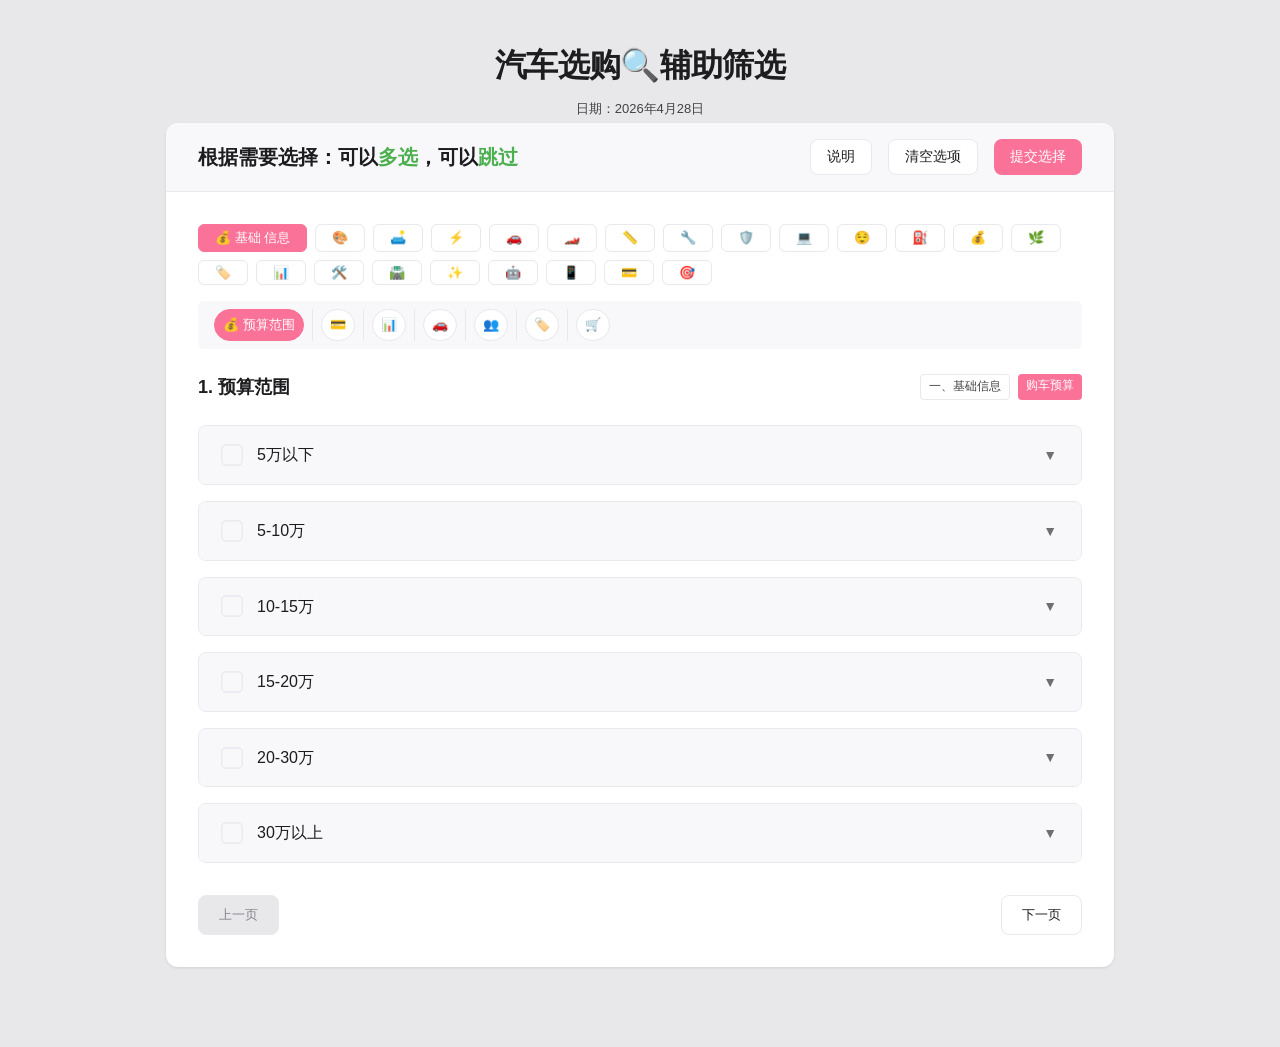
==== index.html @ 4d7ea5b1 "Add files via upload" ====
<!DOCTYPE html>
<html lang="zh-CN">
<head>
    <meta charset="UTF-8">
    <meta name="viewport" content="width=device-width, initial-scale=1.0">
    <title>汽车选购 - 辅助筛选</title>
    <style>
        /* 根变量定义 - 用于统一管理样式 */
        :root {
            /* 颜色变量 */
            --primary-color: #FB7299;          /* 主色调 - 粉色 */
            --primary-hover: #e65c85;          /* 主色调 hover 效果 */
            --secondary-color: #4CAF50;        /* 辅助色 - 绿色 */
            --secondary-hover: #43a047;        /* 辅助色 hover 效果 */
            --background-color: #e8e8eb;       /* 背景色 */
            --card-background: #ffffff;         /* 卡片背景色 */
            --header-background: #f8f8fa;       /* 头部背景色 */
            --text-primary: #1d1d1f;           /* 主要文本颜色 */
            --text-secondary: #424245;         /* 次要文本颜色 */
            --text-tertiary: #86868b;          /*  tertiary 文本颜色 */
            --border-color: #e8e8ed;           /* 边框颜色 */
            --shadow-sm: 0 1px 3px rgba(0, 0, 0, 0.1);    /* 小阴影 */
            --shadow-md: 0 2px 4px rgba(0, 0, 0, 0.1);    /* 中阴影 */
            --shadow-lg: 0 2px 8px rgba(0, 0, 0, 0.08);   /* 大阴影 */
            
            /* 间距变量 */
            --spacing-xs: 4px;                 /* 极小间距 */
            --spacing-sm: 8px;                 /* 小间距 */
            --spacing-md: 16px;                /* 中等间距 */
            --spacing-lg: 24px;                /* 大间距 */
            --spacing-xl: 32px;                /* 超大间距 */
            --spacing-xxl: 40px;               /* 特大间距 */
            
            /* 边框半径 */
            --border-radius-sm: 4px;           /* 小圆角 */
            --border-radius-md: 6px;           /* 中等圆角 */
            --border-radius-lg: 8px;           /* 大圆角 */
            --border-radius-xl: 12px;          /* 超大圆角 */
            
            /* 字体大小 */
            --font-size-xs: 12px;              /* 极小字体 */
            --font-size-sm: 13px;              /* 小字体 */
            --font-size-md: 14px;              /* 中等字体 */
            --font-size-lg: 16px;              /* 大字体 */
            --font-size-xl: 18px;              /* 超大字体 */
            --font-size-xxl: 20px;             /* 特大字体 */
            --font-size-xxxl: 24px;            /* 极大字体 */
            --font-size-heading: 32px;          /* 标题字体 */
            
            /* 过渡效果 */
            --transition-fast: 0.2s ease;      /* 快速过渡 */
            --transition-normal: 0.3s ease;     /* 正常过渡 */
            --transition-slow: 0.6s ease;       /* 慢速过渡 */
        }
        
        /* 全局重置 */
        * {
            margin: 0;
            padding: 0;
            box-sizing: border-box;
        }
        
        /* 基础样式 */
        body {
            font-family: -apple-system, BlinkMacSystemFont, 'Segoe UI', Roboto, 'Helvetica Neue', Arial, sans-serif;
            background-color: var(--background-color);
            color: var(--text-primary);
            line-height: 1.6;
        }
        
        /* 容器样式 */
        .container {
            max-width: 980px;
            margin: 0 auto;
            padding: var(--spacing-xxl) var(--spacing-md);
        }
        
        /* 标题样式 */
        h1 {
            text-align: center;
            color: var(--text-primary);
            margin-bottom: var(--spacing-xs);
            font-size: var(--font-size-heading);
            font-weight: 600;
            letter-spacing: -0.02em;
        }
        
        .description {
            text-align: center;
            color: var(--text-secondary);
            margin: var(--spacing-sm) 0 var(--spacing-xs) 0;
            font-size: var(--font-size-sm);
            line-height: 1.5;
        }
        
        /* 问卷模块样式 */
        .question-module {
            background-color: var(--card-background);
            border-radius: var(--border-radius-xl);
            box-shadow: var(--shadow-sm);
            margin-bottom: var(--spacing-xxl);
            overflow: hidden;
        }
        
        /* 问卷头部样式 */
        .question-header {
            background-color: var(--header-background);
            padding: var(--spacing-md) var(--spacing-xl);
            border-bottom: 1px solid var(--border-color);
        }
        
        /* 头部弹性布局 */
        .question-header.flex {
            display: flex;
            justify-content: space-between;
            align-items: center;
        }
        
        /* 题目标题样式 */
        .question-title {
            font-size: var(--font-size-xxxl);
            font-weight: 600;
            color: var(--text-primary);
            margin: 0;
        }
        
        /* 小标题样式 */
        .question-title.small {
            font-size: var(--font-size-xxl);
        }
        
        /* 头部操作按钮容器 */
        .header-actions {
            display: flex;
            gap: var(--spacing-md);
        }
        
        /* 头部操作按钮样式 */
        .header-actions .btn {
            width: auto;
            margin: 0;
            padding: var(--spacing-sm) var(--spacing-md);
            font-size: var(--font-size-md);
            font-weight: 500;
        }
        
        /* 结果模块默认隐藏 */
        #result-module {
            display: none;
        }
        
        /* 问卷内容区域 */
        .question-content {
            padding: var(--spacing-xl);
        }
        
        /* 选项组样式 */
        .option-group {
            margin-bottom: var(--spacing-xl);
        }
        
        /* 选项组标题样式 */
        .option-group-title {
            font-size: var(--font-size-xl);
            font-weight: 600;
            margin-bottom: var(--spacing-lg);
            color: var(--text-primary);
            display: flex;
            align-items: center;
            justify-content: space-between;
            flex-wrap: wrap;
            gap: var(--spacing-sm);
        }

        .category-tags {
            display: flex;
            gap: var(--spacing-sm);
            flex-wrap: wrap;
        }

        .category-tag {
            font-size: var(--font-size-xs);
            padding: 2px 8px;
            border-radius: var(--border-radius-sm);
            font-weight: 500;
            white-space: nowrap;
        }

        .category-tag.main {
            background-color: transparent;
            color: var(--text-secondary);
            border: 1px solid var(--border-color);
        }

        .category-tag.sub {
            background-color: var(--primary-color);
            color: white;
        }
        
        /* 选项样式 */
        .option {
            margin-bottom: var(--spacing-md);
            border: 1px solid var(--border-color);
            border-radius: var(--border-radius-lg);
            overflow: hidden;
            transition: all var(--transition-normal);
        }
        
        /* 选项hover效果 */
        .option:hover {
            box-shadow: var(--shadow-lg);
            border-color: var(--primary-color);
        }
        
        /* 选项头部样式 */
        .option-header {
            padding: var(--spacing-md) var(--spacing-lg);
            background-color: var(--header-background);
            display: flex;
            align-items: center;
            cursor: pointer;
        }
        
        /* 选项复选框样式 */
        .option-header input[type="checkbox"] {
            margin-right: var(--spacing-md);
            transform: scale(1.2);
        }
        
        /* 自定义checkbox样式 */
        .option-header input[type="checkbox"] {
            appearance: none;
            -webkit-appearance: none;
            width: 18px;
            height: 18px;
            border: 1px solid var(--border-color);
            border-radius: var(--border-radius-sm);
            outline: none;
            cursor: pointer;
            position: relative;
        }
        
        /* 选中状态样式 */
        .option-header input[type="checkbox"]:checked {
            background-color: var(--primary-color);
            border-color: var(--primary-color);
        }
        
        /* 选中状态的对勾样式 */
        .option-header input[type="checkbox"]:checked::after {
            content: "";
            position: absolute;
            top: 2px;
            left: 6px;
            width: 5px;
            height: 10px;
            border: solid white;
            border-width: 0 2px 2px 0;
            transform: rotate(45deg);
        }
        
        /* 选项标签样式 */
        .option-header label {
            font-weight: 500;
            cursor: pointer;
            flex: 1;
            font-size: var(--font-size-lg);
        }
        
        /* 选项详情样式 */
        .option-details {
            padding: 0 var(--spacing-lg);
            max-height: 0;
            overflow: hidden;
            transition: max-height var(--transition-slow), padding var(--transition-slow);
            background-color: #fcfcfc;
        }
        
        /* 选项详情展开状态 */
        .option-details.active {
            max-height: 500px;
            padding: var(--spacing-lg);
            transition: max-height var(--transition-normal), padding var(--transition-normal);
        }
        
        /* 详情列表样式 */
        .option-details ul {
            list-style-type: none;
            margin-left: var(--spacing-lg);
        }
        
        /* 详情列表项样式 */
        .option-details li {
            margin-bottom: var(--spacing-md);
            position: relative;
            font-size: var(--font-size-md);
            color: var(--text-secondary);
        }
        
        /* 关键词样式 */
        .keyword {
            color: var(--secondary-color);
            font-weight: 600;
        }
        
        /* 列表项前的点样式 */
        .option-details li:before {
            content: "•";
            color: var(--primary-color);
            font-weight: bold;
            position: absolute;
            left: -15px;
        }
        
        /* 切换图标样式 */
        .toggle-icon {
            font-size: var(--font-size-md);
            transition: transform var(--transition-normal);
            color: #6e6e73;
        }
        
        /* 切换图标激活状态 */
        .toggle-icon.active {
            transform: rotate(180deg);
        }
        
        /* 通用按钮样式 */
        .btn {
            border: none;
            border-radius: var(--border-radius-lg);
            cursor: pointer;
            transition: background-color var(--transition-normal);
            font-weight: 500;
        }
        
        /* 主要按钮样式 */
        .btn-primary {
            background-color: var(--primary-color);
            color: white;
        }
        
        /* 主要按钮hover效果 */
        .btn-primary:hover {
            background-color: var(--primary-hover);
        }
        
        /* 次要按钮样式 */
        .btn-secondary {
            background-color: var(--secondary-color);
            color: white;
        }
        
        /* 次要按钮hover效果 */
        .btn-secondary:hover {
            background-color: var(--secondary-hover);
        }
        
        /* 轮廓按钮样式 */
        .btn-outline {
            background-color: var(--card-background);
            color: var(--text-primary);
            border: 1px solid var(--border-color);
            transition: all var(--transition-normal);
        }
        
        /* 轮廓按钮hover效果 */
        .btn-outline:hover:not(:disabled) {
            background-color: var(--background-color);
            border-color: var(--primary-color);
        }
        
        /* 禁用状态按钮 */
        .btn-outline:disabled {
            background-color: var(--background-color);
            color: var(--text-tertiary);
            border-color: var(--border-color);
            cursor: not-allowed;
        }
        
        /* 提交按钮样式 */
        .submit-btn {
            display: block;
            width: 200px;
            margin: var(--spacing-lg) auto;
            padding: 12px;
            font-size: var(--font-size-lg);
            font-weight: 600;
        }
        
        /* 复制按钮样式 */
        .copy-btn {
            display: inline-block;
            padding: 10px 20px;
            font-size: var(--font-size-md);
        }
        
        /* 复制成功状态 */
        .copy-btn.copied {
            background-color: var(--secondary-color);
        }
        
        /* 模态框样式 */
        .modal {
            display: none;
            position: fixed;
            z-index: 1000;
            left: 0;
            top: 0;
            width: 100%;
            height: 100%;
            overflow: auto;
            background-color: rgba(0,0,0,0.4);
        }
        
        .modal-content {
            background-color: var(--card-background);
            margin: 15% auto;
            padding: 20px;
            border: 1px solid var(--border-color);
            border-radius: var(--border-radius-md);
            width: 80%;
            max-width: 500px;
        }
        
        .modal-header {
            display: flex;
            justify-content: space-between;
            align-items: center;
            margin-bottom: var(--spacing-md);
        }
        
        .modal-header h3 {
            margin: 0;
            color: var(--text-primary);
        }
        
        .close {
            color: var(--text-secondary);
            font-size: 28px;
            font-weight: bold;
            cursor: pointer;
        }
        
        .close:hover {
            color: var(--text-primary);
        }
        
        .modal-body p {
            margin: var(--spacing-xs) 0;
            line-height: 1.5;
        }
        
        /* 响应式设计 */
        .back-btn {
            display: block;
            width: 200px;
            margin: var(--spacing-lg) auto;
            padding: 12px;
            font-size: var(--font-size-lg);
            font-weight: 600;
            text-align: center;
        }
        
        /* 导航按钮样式 */
        .nav-btn {
            padding: 10px 20px;
        }
        
        /* 大分类导航样式 */
        .category-nav {
            display: flex;
            gap: var(--spacing-sm);
            margin-bottom: var(--spacing-md);
            flex-wrap: wrap;
        }

        .category-nav-btn {
            padding: var(--spacing-xs) var(--spacing-md);
            border: 1px solid var(--border-color);
            border-radius: var(--border-radius-md);
            background-color: var(--card-background);
            color: var(--text-primary);
            cursor: pointer;
            transition: all var(--transition-fast);
            font-size: var(--font-size-sm);
            font-weight: 500;
        }

        .category-nav-btn:hover {
            border-color: var(--primary-color);
            background-color: var(--background-color);
        }

        .category-nav-btn.active {
            background-color: var(--primary-color);
            color: white;
            border-color: var(--primary-color);
        }

        /* 题目按钮条样式 */
        .question-nav {
            display: flex;
            gap: var(--spacing-xs);
            margin-bottom: var(--spacing-lg);
            flex-wrap: wrap;
            padding: var(--spacing-sm) var(--spacing-md);
            background-color: var(--header-background);
            border-radius: var(--border-radius-md);
        }

        .question-nav-btn {
            min-width: 32px;
            height: 32px;
            padding: 0 var(--spacing-sm);
            border: 1px solid var(--border-color);
            border-radius: 16px;
            background-color: var(--card-background);
            color: var(--text-primary);
            cursor: pointer;
            transition: all var(--transition-fast);
            font-size: var(--font-size-sm);
            font-weight: 500;
            display: flex;
            align-items: center;
            justify-content: center;
            white-space: nowrap;
        }

        .question-nav-btn:hover {
            border-color: var(--primary-color);
            background-color: var(--background-color);
        }

        .question-nav-btn.active {
            background-color: var(--primary-color);
            color: white;
            border-color: var(--primary-color);
        }

        .question-nav-btn.has-selection {
            background-color: #E8F5E9;
            color: #2E7D32;
            border-color: var(--secondary-color);
        }

        .question-nav-btn.has-selection.active {
            background-color: var(--secondary-color);
            color: white;
            border-color: var(--secondary-color);
        }

        /* 题目按钮分隔线 */
        .question-nav-separator {
            width: 1px;
            height: 32px;
            background-color: var(--border-color);
            margin: 0 var(--spacing-xs);
        }
        
        /* 页面样式 */
        .page {
            display: none;
        }
        
        /* 激活页面 */
        .page.active {
            display: block;
        }
        
        /* 导航按钮容器 */
        .nav-buttons {
            display: flex;
            justify-content: space-between;
            margin-top: var(--spacing-lg);
        }
        
        /* 结果内容区域 */
        .result-content {
            margin-bottom: var(--spacing-xl);
        }
        
        /* 结果文本样式 */
        .result-text {
            margin-bottom: var(--spacing-lg);
            padding: var(--spacing-lg);
            background-color: var(--header-background);
            border-radius: var(--border-radius-lg);
            line-height: 1.6;
            white-space: pre-wrap;
        }
        
        /* 空结果样式 */
        .empty-result {
            text-align: center;
            padding: 60px 20px;
            color: var(--text-tertiary);
        }
        
        /* 响应式调整 */
        @media (max-width: 768px) {
            .container {
                padding: var(--spacing-lg) var(--spacing-md);
            }
            
            h1 {
                font-size: var(--font-size-xxxl);
                margin-bottom: var(--spacing-xs);
            }
            
            .question-module {
                border-radius: var(--border-radius-lg);
            }
            
            .question-title {
                font-size: var(--font-size-xxl);
            }
            
            .option-header {
                padding: var(--spacing-sm) var(--spacing-md);
            }
            
            .option-details.active {
                padding: var(--spacing-md);
            }
            
            .option-group-title {
                font-size: var(--font-size-md);
            }
        }
    </style>
</head>
<body>
    <div class="container">
        <h1>汽车选购🔍辅助筛选</h1>
        <p class="description">日期：2026年4月28日</p>

        
        <main>
            <!-- 问卷模块 -->
            <section class="question-module" id="question-module">
                <header class="question-header flex">
                    <h2 class="question-title small">根据需要选择：可以<span class="keyword">多选</span>，可以<span class="keyword">跳过</span></h2>
                    <div class="header-actions">
                        <button class="nav-btn btn btn-outline" id="help-btn">说明</button>
                        <button class="nav-btn btn btn-outline" id="clear-options">清空选项</button>
                        <button class="submit-btn btn btn-primary" id="global-submit">提交选择</button>
                    </div>
                </header>
                <div class="question-content">
                    <!-- 大分类导航 -->
                    <nav class="category-nav" id="category-nav"></nav>
                    
                    <!-- 当前分类的题目按钮条 -->
                    <nav class="question-nav" id="question-nav"></nav>
                    
                    <!-- 页面内容将通过JavaScript动态生成 -->
                    <div id="pages-container"></div>
                </div>
            </section>
            
            <!-- 结果显示区域 -->
            <section class="question-module" id="result-module">
                <header class="question-header">
                    <h2 class="question-title">您的选择</h2>
                </header>
                <div class="question-content">
                    <div class="result-content">
                        <div id="result-text" class="result-text"></div>
                        <button id="copy-btn" class="copy-btn btn btn-primary">复制结果</button>
                    </div>
                    
                    <button class="back-btn btn btn-primary" id="back-btn">返回修改</button>
                </div>
            </section>
        </main>
    </div>
    
    <!--
    ================================================================
    数据配置区域 - v2.0 改用 JavaScript 对象分区格式
    ================================================================
    分区说明：
    - 第一部分：预算相关（id: 1-3）
    - 第二部分：基本需求（id: 4-5）
    - 第三部分：车辆类型（id: 6）
    - 第四部分：购车类型（id: 7）
    - 第五部分：外观设计（id: 8-12）
    - 第六部分：动力性能（id: 13-17）
    ================================================================
    -->

    <script>
    // ================================================================
    // 【第一部分：预算相关】（id: 1-3）
    // ================================================================

    const part1_Budget = [
        {
            id: 1,
            title: "1. 预算范围",
            options: [
                {
                    id: "budget-1",
                    label: "5万以下",
                    details: [
                        "车型适配：仅限入门级微型车、小型车（如五菱宏光MINIEV、长安Lumin等），部分年份较久的二手紧凑型车；",
                        "配置水平：仅满足基础代步需求，无主流舒适配置（如倒车影像、中控大屏、自动空调等）；",
                        "使用场景：适合短途通勤、城市代步，不建议长途出行或多人乘坐；",
                        "成本补充：养护成本极低，油耗/电耗均处于行业最低水平。"
                    ]
                },
                {
                    id: "budget-2",
                    label: "5-10万",
                    details: [
                        "车型适配：主流小型车（如本田飞度、丰田致炫）、入门级紧凑型车（如吉利帝豪、长安逸动），部分国产新能源小型SUV；",
                        "配置水平：覆盖基础实用配置（倒车雷达、蓝牙、手动空调），部分车型可选装倒车影像、中控屏；",
                        "使用场景：满足城市日常通勤、偶尔短途出游，适配2-3人常规出行；",
                        "成本补充：养护成本低，燃油车油耗6-8L/100km，新能源车电耗10-12kWh/100km。"
                    ]
                },
                {
                    id: "budget-3",
                    label: "10-15万",
                    details: [
                        "车型适配：主流紧凑型车（如丰田卡罗拉、大众朗逸）、入门级中型车（如比亚迪秦PLUS DM-i）、小型SUV（如本田XR-V）；",
                        "配置水平：标配倒车影像、多功能方向盘、自动空调，部分车型配备定速巡航、皮质座椅；",
                        "使用场景：适配家庭日常出行、跨城短途自驾，可满足4-5人常规乘坐需求；",
                        "成本补充：养护成本中等，燃油车油耗7-9L/100km，新能源车电耗11-13kWh/100km；",
                        "品牌选择：覆盖合资主流品牌、国产一线品牌。"
                    ]
                },
                {
                    id: "budget-4",
                    label: "15-20万",
                    details: [
                        "车型适配：主流中型车（如本田雅阁、丰田凯美瑞）、紧凑型SUV（如哈佛H6、大众途岳）、中端新能源轿车（如比亚迪汉EV入门版）；",
                        "配置水平：标配倒车影像/360全景影像、定速巡航/全速自适应巡航、电动座椅、自动大灯，部分车型配备座椅加热、车联网；",
                        "使用场景：适配高频跨城出行、家庭长途自驾，乘坐空间和舒适性满足5人长途出行；",
                        "成本补充：养护成本中偏高，燃油车油耗8-10L/100km，新能源车电耗12-14kWh/100km；",
                        "功能价值：具备一定的智能驾驶辅助功能（如车道保持、主动刹车），提升出行安全性。"
                    ]
                },
                {
                    id: "budget-5",
                    label: "20-30万",
                    details: [
                        "车型适配：中大型车（如别克君越、丰田亚洲龙）、中型SUV（如丰田汉兰达、本田冠道）、豪华品牌入门级车型（如宝马1系、奥迪A3）、高端新能源车型（如特斯拉Model 3）；",
                        "配置水平：标配全景天窗、真皮座椅、座椅加热/通风、全景影像、L2级智能驾驶辅助，部分车型配备BOSE/哈曼卡顿等品牌音响；",
                        "使用场景：适配高品质家庭出行、商务接待，空间和舒适性达到中高端水平，兼顾家用与轻度商务需求；",
                        "成本补充：养护成本偏高，燃油车油耗9-12L/100km，新能源车电耗13-15kWh/100km；",
                        "品牌价值：覆盖合资中高端品牌、豪华品牌入门级、国产高端品牌，具备一定的品牌溢价。"
                    ]
                },
                {
                    id: "budget-6",
                    label: "30万以上",
                    details: [
                        "车型适配：豪华品牌主力车型（如宝马3系、奔驰C级、奥迪A4L）、中大型SUV（如奔驰GLC、宝马X3）、高端新能源车型（如蔚来ET5、理想L7）、进口小众高端车型；",
                        "配置水平：顶配/次顶配配置，包含空气悬架、座椅按摩、丹拿/B&O等顶级音响、全场景智能驾驶辅助、车载冰箱等高端配置；",
                        "使用场景：适配高端商务接待、高品质家庭长途出行，兼顾舒适性、豪华感与科技感；",
                        "成本补充：养护成本高，燃油车油耗10-15L/100km，新能源车电耗14-18kWh/100km，保险、保养费用显著高于普通车型；",
                        "附加价值：品牌溢价高，车辆保值率相对稳定，部分车型具备个性化定制空间。"
                    ]
                }
            ]
        },
        {
            id: 2,
            title: "2. 预算类型",
            options: [
                {
                    id: "budget-type-1",
                    label: "裸车价",
                    details: [
                        "费用构成：仅包含车辆出厂价+经销商加价/优惠，无任何附加费用；",
                        "适用场景：仅用于对比不同车型的基础价格，适合初步筛选车型阶段；",
                        "隐性成本提示：需额外核算购置税（裸车价÷1.13×10%，新能源免购置税）、交强险（950元/年）、商业险（5000-20000元不等）、上牌费（200-500元）、车船税（360-5400元/年）；",
                        "决策价值：裸车价≠最终支出，仅裸车价达标但落地价超支的情况下，需重新评估预算。"
                    ]
                },
                {
                    id: "budget-type-2",
                    label: "落地价",
                    details: [
                        "费用构成：包含裸车价+购置税+交强险+商业险+上牌费，部分包含车船税、装饰费、贷款服务费（如有）；",
                        "适用场景：最终购车决策的核心参考，直接反映实际购车总支出；",
                        "预算规划建议：落地价需预留5%-10%的浮动空间（如经销商优惠调整、保险套餐变化）；",
                        "对比价值：不同4S店的裸车价可能差异小，但落地价因附加服务不同差异大，需以落地价为核心对比。"
                    ]
                }
            ]
        },
        {
            id: 3,
            title: "3. 金融需求",
            options: [
                {
                    id: "finance-1",
                    label: "贷款",
                    details: [
                        "成本构成：需支付首付（通常20%-50%）+月供+利息（利率3%-8%不等），部分包含贷款服务费、GPS安装费；",
                        "适用人群：现金流不足但有稳定月收入（如月供≤月收入30%）、希望保留资金用于其他投资/应急的购车者；",
                        "优势：降低购车门槛，提前享受用车权益，部分厂家提供免息/低息贷款政策；",
                        "风险提示：需确认还款周期（1-5年），避免月供压力过大；逾期还款会影响征信，且车辆在贷款期内产权暂归金融机构。"
                    ]
                },
                {
                    id: "finance-2",
                    label: "全款",
                    details: [
                        "成本构成：一次性支付全部落地价，无利息、服务费等附加成本；",
                        "适用人群：现金流充足（购车后仍有足够应急资金）、不希望承担负债的购车者；",
                        "优势：无还款压力，购车流程简化，可与经销商协商更高裸车价优惠；",
                        "注意事项：全款购车需确认资金流动性，避免因一次性支出影响日常消费、应急储备；建议预留车辆首保、第一年油费/电费等使用成本。"
                    ]
                }
            ]
        }
    ];

    // ================================================================
    // 【第二部分：基本需求】（id: 4-5）
    // ================================================================

    const part2_BasicNeeds = [
        {
            id: 4,
            title: "4. 购车用途",
            options: [
                {
                    id: "purpose-1",
                    label: "日常通勤",
                    details: [
                        "选项说明：核心用于日常上下班、城市内短途高频次出行场景，覆盖工作日通勤、短途办事等需求；",
                        "行驶里程与频次：单日通勤里程（≤30km/30-50km/＞50km）、每周出行天数（≥5天为高频通勤）；",
                        "路况特征：通勤路段拥堵指数（早晚高峰常态化拥堵/偶尔拥堵/基本畅通）、道路铺装类型（纯城市铺装路/含城郊非铺装小路）；",
                        "停车条件：固定车位尺寸（小型车位/标准车位）、停车便利性（侧方停车频次、车位紧张程度）；",
                        "成本敏感度：油耗/电耗预算（百公里成本上限）、保养频次与费用接受度；",
                        "灵活性需求：车辆转弯半径、车身尺寸适配窄路/老小区道路的程度。"
                    ]
                },
                {
                    id: "purpose-2",
                    label: "家庭使用",
                    details: [
                        "选项说明：围绕家庭全场景出行设计，涵盖接送老人/孩子、家庭购物、周末近郊出游等核心需求；",
                        "核心乘坐人数：常规乘坐（2-3人/4-5人）、节假日峰值人数（≤5人/6-7人）；",
                        "乘员特征：是否包含儿童（需儿童座椅接口数量）、老人（上下车便利性、座椅软硬程度需求）；",
                        "储物需求：常规储物（购物袋/婴儿车）、出游储物（行李箱数量、露营装备/儿童玩具装载空间）；",
                        "安全优先级：主动安全配置（AEB自动刹车、车道偏离预警）、被动安全（气囊数量、车身刚性）、儿童安全防护（后排儿童锁、车窗防夹）；",
                        "舒适性配置：后排空调独立控制、座椅加热/通风、车内噪音控制（高速/拥堵工况）。"
                    ]
                },
                {
                    id: "purpose-3",
                    label: "商务接待",
                    details: [
                        "选项说明：服务于商务场景，兼顾品牌形象、乘员体验与正式场合使用需求，覆盖客户接送、商务差旅、公司会务等场景；",
                        "接待层级：高端商务接待（政企客户/重要合作伙伴）/普通商务接待（日常客户/员工通勤）；",
                        "后排体验：后排腿部/头部空间（成人跷二郎腿需求）、座椅功能（按摩/加热/通风/靠背调节）、后排娱乐/办公配置（中控屏、充电接口、小桌板）；",
                        "品牌与外观：品牌商务属性（豪华品牌/普通合资/自主品牌）、车身配色（商务色系适配度）、车辆气场（轴距≥3米/＜3米）；",
                        "行驶品质：底盘滤震效果（坑洼路面舒适性）、高速稳定性（120km/h车身噪音/抖动）、动力平顺性（无顿挫感）；",
                        "细节配置：车载香氛、隐私玻璃、迎宾踏板、后备箱自动开启/关闭。"
                    ]
                },
                {
                    id: "purpose-4",
                    label: "越野探险",
                    details: [
                        "选项说明：针对户外越野、复杂路况行驶设计，满足山地、沙漠、非铺装路等场景的穿越、探险需求；",
                        "越野等级：轻度越野（城郊土路/浅沟）/中度越野（山地/碎石路）/重度越野（沙漠/涉水/攀岩）；",
                        "通过性参数：最小离地间隙（≥200mm/180-200mm/＜180mm）、接近角/离去角/通过角（分别≥30°/25°/20°为硬核越野）、最大涉水深度；",
                        "动力与四驱：发动机扭矩（≥350N·m适配越野）、四驱形式（分时四驱/全时四驱/适时四驱）、差速锁配置（前/后/中央差速锁数量）；",
                        "车身与耐用性：车身结构（非承载式/承载式）、轮胎类型（AT胎/MT胎/公路胎）、底盘护板覆盖范围（发动机/变速箱/油箱）；",
                        "越野辅助配置：陡坡缓降、坦克掉头、蠕行模式、越野模式切换（泥地/沙地/雪地）。"
                    ]
                },
                {
                    id: "purpose-5",
                    label: "长途旅行",
                    details: [
                        "选项说明：聚焦跨城市、长距离出行场景，覆盖自驾游、跨省探亲、长途差旅等需求，核心关注续航、舒适性与长途可靠性；",
                        "行程特征：单次行驶时长（3-5小时/5-8小时/＞8小时）、单次续航里程（≤300km/300-500km/＞500km）、高速占比（≥80%/50-80%/＜50%）；",
                        "续航能力：燃油车油耗（高速百公里油耗）、新能源车纯电续航（CLTC标准）/混动亏电油耗、补能便利性（充电桩/加油站覆盖度）；",
                        "辅助驾驶：定速巡航/自适应巡航（ACC）、车道保持辅助（LKA）、自动泊车、疲劳驾驶提醒；",
                        "驾乘舒适性：座椅包裹性/支撑性（长时间乘坐不疲劳）、车内储物空间（水杯/零食/随身物品）、车载娱乐（大屏/音响/CarPlay）；",
                        "可靠性：车辆故障率（长途抛锚风险）、保养周期（是否适配长途出行间隔）、备胎/应急工具配置。"
                    ]
                }
            ]
        },
        {
            id: 5,
            title: "5. 座位数需求",
            options: [
                {
                    id: "seats-1",
                    label: "2座",
                    details: [
                        "选项说明：仅满足驾驶员+1名乘员的核心需求，适配单人通勤、情侣短途出行等场景，无多人乘坐需求；",
                        "乘员固定性：长期乘坐人数（固定1人/固定2人）、是否有临时多人乘坐需求（无/偶有1次/月内）；",
                        "储物替代：座椅后方/后备箱能否满足随身物品（背包/手提箱）、少量购物物资的储物需求；",
                        "场景适配：是否为城市微型代步/个性化代步（如跑车）、停车场景（仅小型车位可用）；",
                        "法规与成本：2座车型年检/保险成本、城市限行政策适配性；",
                        "实用性妥协：是否接受无后排空间、无法临时搭载多人的局限性。"
                    ]
                },
                {
                    id: "seats-2",
                    label: "4-5座",
                    details: [
                        "选项说明：主流家用/通勤座位配置，满足4-5人常规乘坐，适配小家庭、小团队日常出行，兼顾乘坐与储物平衡；",
                        "后排使用频次：每日使用（接送孩子/通勤）/每周1-2次（周末出行）/每月≤1次（应急使用）；",
                        "后排乘员体验：成人乘坐后排腿部空间（≥两拳/一拳/半拳）、头部空间（≥一拳/半拳）、中间座位舒适性（是否常坐成人）；",
                        "储物均衡性：5人满员时后备箱能否放下≥2个20寸行李箱+随身物品；",
                        "座椅灵活性：后排座椅能否放倒（拓展储物空间）、放倒比例（4/6分折/整体放倒）；",
                        "上下车便利性：车门开度、门槛高度（适配老人/儿童上下车）。"
                    ]
                },
                {
                    id: "seats-3",
                    label: "6-7座",
                    details: [
                        "选项说明：适配大家庭、多成员出行场景，可满足6-7人同时乘坐，兼顾日常5人使用+节假日多人出行需求；",
                        "第三排使用频次：每周≥2次（日常使用）/每周1次（周末使用）/仅节假日使用（每年≤5次）；",
                        "第三排乘员特征：成人乘坐（需腿部空间≥一拳）/儿童乘坐（仅需基础空间）、乘坐时长（≤1小时/1-3小时/＞3小时）；",
                        "储物联动：7座满员时后备箱储物能力（能否放下≥1个20寸行李箱）、第三排放倒后储物空间拓展程度；",
                        "座椅布局：2+2+3/2+3+2布局（适配上下车/乘坐舒适性）、座椅调节便捷性（电动/手动放倒）；",
                        "车辆尺寸：车长/轴距（影响第三排空间与停车便利性）、转弯半径（城市行驶灵活性）。"
                    ]
                },
                {
                    id: "seats-4",
                    label: "8座以上",
                    details: [
                        "选项说明：适配大型家庭、商务团队、营运场景，满足8人及以上同时出行，核心关注合规性与承载能力；",
                        "乘员固定性：固定乘坐人数（8-9人/10-12人）、出行频次（每日/每周/每月）；",
                        "法规合规性：准驾车型（C照可驾驶/需B照及以上）、年检要求（营运/非营运）、城市限行/限载政策；",
                        "上下车效率：车门类型（侧滑门/平开门）、踏步高度（≤30cm适配老人/儿童）、车门开度（多人上下车不拥挤）；",
                        "承载与动力：满载状态下动力表现（起步/超车不乏力）、油耗/电耗（满载百公里成本）；",
                        "舒适性分摊：座椅间距（≥70cm保障基本舒适性）、空调制冷/制热覆盖全车厢、车内噪音（满载高速工况）。"
                    ]
                }
            ]
        }
    ];

    // ================================================================
    // 【第三部分：车辆类型】（id: 6）
    // ================================================================

    const part3_VehicleType = [
        {
            id: 6,
            title: "6. 车辆类型偏好",
            options: [
                {
                    id: "vehicle-type-1",
                    label: "轿车",
                    details: [
                        "选项说明：传统乘用车类型，以铺装路面行驶为核心，侧重操控性、舒适性与燃油经济性，分紧凑型/中型/中大型/豪华级；",
                        "路况适配：仅城市铺装路/含少量城郊铺装路、无越野/复杂路况需求；",
                        "操控需求：转向精准度（低速灵活/高速稳定）、底盘调校（运动型/舒适型）、过弯侧倾控制；",
                        "行驶品质：高速稳定性（120km/h车身无飘感）、隔音水平（怠速/60km/h/120km/h噪音值）、滤震效果（减速带/坑洼路面）；",
                        "空间需求：轴距（紧凑型＜2700mm/中型2700-2900mm/中大型＞2900mm）、后排腿部空间、后备箱规整度；",
                        "成本与保值：油耗（百公里≤6L/6-8L/＞8L）、保养费用（单次≤500元/500-1000元/＞1000元）、三年保值率（≥60%/50-60%/＜50%）。"
                    ]
                },
                {
                    id: "vehicle-type-2",
                    label: "SUV",
                    details: [
                        "选项说明：运动型多功能车，兼具通过性与空间灵活性，分小型/紧凑型/中型/中大型/硬派越野SUV；",
                        "通过性场景：城市台阶/马路牙子（轻度）/城郊非铺装路（中度）/山地越野（重度）；",
                        "空间特征：后备箱开口尺寸（适配大件物品装载）、后排放倒后储物容积（≥1500L/1000-1500L/＜1000L）、车顶行李架使用率；",
                        "视野与坐姿：座椅高度（坐姿高于轿车/同级别SUV）、前方/后方视野盲区大小、360全景影像必要性；",
                        "驱动形式：两驱（城市使用）/适时四驱（轻度越野）/全时四驱（中度越野）/分时四驱（重度越野）；",
                        "油耗与操控：风阻系数（影响高速油耗）、车身重心（过弯侧倾程度）、城市行驶灵活性（转弯半径）。"
                    ]
                },
                {
                    id: "vehicle-type-3",
                    label: "MPV",
                    details: [
                        "选项说明：多用途乘用车，核心聚焦多人乘坐舒适性与空间实用性，分家用型/商务型MPV；",
                        "乘员核心：固定乘坐人数（≥4人）、乘员身份（家人/商务客户）、单次乘坐时长（≥1小时占比）；",
                        "座椅功能：座椅布局（2+2+3/2+3+2/2+2+2）、座椅调节（旋转/升降/按摩）、第二排独立航空座椅必要性；",
                        "通行便利性：车身宽度（≤1850mm适配窄路）、侧滑门类型（单侧/双侧）、地台高度（≤400mm适配老人/儿童）；",
                        "车内交互：前后排沟通便捷性、后排独立控制区（空调/娱乐）、充电/接口数量（USB/Type-C/220V）；",
                        "行驶特性：底盘悬挂（后扭力梁/多连杆）、高速稳定性（车身长度＞5米的操控性）、油耗（满载百公里≤10L/10-12L/＞12L）。"
                    ]
                },
                {
                    id: "vehicle-type-4",
                    label: "跑车",
                    details: [
                        "选项说明：以性能与驾驶乐趣为核心的车型，分入门级跑车/超跑，侧重动力、操控与个性化设计；",
                        "动力性能：百公里加速（≤4秒/4-6秒/6-8秒）、极速（≥250km/h/200-250km/h/＜200km/h）、动力输出形式（自吸/涡轮/电动）；",
                        "操控极限：底盘离地间隙（≤100mm/100-120mm）、悬挂调校（赛道级/运动级）、刹车性能（百公里制动距离≤35米）；",
                        "使用场景：纯铺装路/无颠簸路段、日常代步占比（≤10%/10-30%/＞30%）、载人/储物妥协度；",
                        "成本接受度：油耗（百公里≥10L）、保养费用（单次≥2000元）、保险费用（年保费≥1万元）、维修周期（配件等待时长）；",
                        "个性化需求：外观设计（拉风/低调）、声浪（有无/大小）、定制化配置（车漆/内饰/轮毂）。"
                    ]
                },
                {
                    id: "vehicle-type-5",
                    label: "皮卡",
                    details: [
                        "选项说明：兼具乘用与载货能力的车型，分商用型/乘用型皮卡，适配载货、越野、户外场景；",
                        "载货需求：日常载货重量（≤500kg/500-1000kg/＞1000kg）、货箱尺寸（长≥1.5米/1.2-1.5米/＜1.2米）、是否需要货箱盖/龙门架；",
                        "乘用需求：前排/后排舒适性（是否适配日常代步）、内饰配置（与家用车接近/基础商用配置）、隔音水平；",
                        "政策适配：城市限行政策（允许进城/限时进城/禁止进城）、年检要求（1年1检/6年免检）、报废年限（无/15年）；",
                        "驱动与越野：两驱/四驱、货箱承重后的通过性、底盘抗造程度（非铺装路行驶）；",
                        "油耗与成本：百公里油耗（≤10L/10-12L/＞12L）、保养费用（商用/乘用差异）、残值率（三年≥50%/40-50%/＜40%）。"
                    ]
                },
                {
                    id: "vehicle-type-6",
                    label: "新能源",
                    details: [
                        "选项说明：含纯电动（BEV）、插电混动（PHEV）、增程式（EREV）车型，核心优势为低使用成本、环保，适配城市通勤/短途出行；",
                        "补能条件：家充桩安装（可安装/不可安装）、公共充电覆盖（通勤/出行路线充电桩密度）、快充效率（30%-80%充电时长≤30分钟/30-60分钟/＞60分钟）；",
                        "续航需求：日常通勤里程（≤50km/50-100km/＞100km）、长途出行频率（每月≤1次/1-3次/≥3次）、纯电续航（≥400km/300-400km/＜300km）；",
                        "电池属性：电池类型（磷酸铁锂/三元锂）、电池质保（终身质保/8年/15万公里/5年/10万公里）、冬季续航折扣（≤20%/20-30%/＞30%）；",
                        "使用成本：百公里电费（≤10元/10-15元/＞15元）、保养费用（单次≤300元/300-500元/＞500元）、换电/维修成本；",
                        "性能与配置：电机功率（加速需求）、智能座舱（车机流畅度/语音控制）、辅助驾驶（高阶智驾/基础辅助）、车联网功能。"
                    ]
                }
            ]
        }
    ];

    // ================================================================
    // 【第四部分：购车类型】（id: 7）
    // ================================================================

    const part4_PurchaseType = [
        {
            id: 7,
            title: "7. 购车类型",
            options: [
                {
                    id: "purchase-type-1",
                    label: "新车",
                    details: [
                        "选项说明：购买未上牌的全新车辆，享受厂家完整质保，配置为最新版本，适配长期持有、注重品质与保障的需求；",
                        "预算结构：总预算（含车价、购置税、保险、上牌费）、首付比例（全款/30%/50%/70%）、贷款利息接受度（≤3%/3%-5%/＞5%）；",
                        "持有周期：计划持有年限（≥5年/3-5年/1-3年）、年均行驶里程（≤1万公里/1-2万公里/＞2万公里）；",
                        "配置需求：是否需要最新安全/智能配置（如高阶智驾、8155芯片车机）、个性化定制（车漆/内饰/选装包）；",
                        "质保与服务：厂家质保时长（整车≥3年/10万公里）、免费保养次数、4S店售后网点密度；",
                        "残值预期：三年保值率（关注主流车型残值曲线）、改款频率（避免短时间改款导致贬值）。"
                    ]
                },
                {
                    id: "purchase-type-2",
                    label: "二手车",
                    details: [
                        "选项说明：购买已上牌使用过的车辆，价格低于新车，适配预算有限、短期使用、追求高性价比的需求；",
                        "车况鉴别：车龄（≤3年/3-5年/＞5年）、里程数（≤3万公里/3-8万公里/＞8万公里）、过户次数（≤1次/2-3次/＞3次）；",
                        "核心部件状态：发动机/变速箱（有无大修/渗油）、底盘（有无托底/变形）、事故史（重大事故/泡水/火烧/无）、漆面（原厂漆比例≥80%/50-80%/＜50%）；",
                        "维保记录：是否全程4S店保养、易损件（轮胎/刹车片/电瓶）更换时间、保险出险记录；",
                        "持有成本：整备费用（到手后需更换配件成本）、保险费用（二手车保费上浮比例）、年检频次（≤6年免检/6-10年1年1检/＞10年1年2检）；",
                        "交易保障：是否通过正规车商/个人交易、有无第三方检测报告、质保条款（车商质保1年/3万公里/无质保）。"
                    ]
                },
                {
                    id: "purchase-type-3",
                    label: "租赁",
                    details: [
                        "选项说明：通过支付租金获得车辆使用权，无需承担购车资金、残值贬值风险，适配短期使用、频繁换车、商务场景需求；",
                        "租赁周期：短租（1-3个月）/长租（6-12个月）/超长期租（≥24个月）、续租可能性；",
                        "里程限制：年里程额度（≤1万公里/1-2万公里/2-3万公里/无限制）、超里程计费标准（元/公里）；",
                        "责任划分：保养/维修责任（出租方承担/承租方承担）、保险覆盖（交强险/三者险≥200万/车损险）、事故理赔流程；",
                        "成本结构：月租金（含/不含保险/保养）、押金金额（可退/不可退）、违约金（提前退租/逾期还车）；",
                        "车辆归属：租赁期满后是否可买断、买断价格计算方式、车辆过户费用承担方；",
                        "场景适配：商务接待（需高端车型）/临时代步（基础车型）/项目用车（多里程/多路况）。"
                    ]
                }
            ]
        }
    ];

    // ================================================================
    // 【第五部分：外观设计】（id: 8-12）
    // ================================================================

    const part5_ExteriorDesign = [
        {
            id: 8,
            title: "8. 外观风格偏好",
            options: [
                {
                    id: "exterior-style-1",
                    label: "运动",
                    details: [
                        "核心特征：强调动感和运动感，流线型车身轮廓、运动包围套件、大尺寸轮毂是标志性设计；",
                        "视觉效果：低趴姿态、锐利线条，视觉上更具冲击力和速度感；",
                        "适配场景：年轻用户日常代步、追求驾驶乐趣的场景、城市短途通勤/自驾；",
                        "适配人群：20-35岁年轻群体、汽车改装爱好者、注重驾驶体验的用户；",
                        "风格搭配：车身颜色可选红色、蓝色、白色；轮毂选运动型；车灯选锐利型；前后脸选运动型。"
                    ]
                },
                {
                    id: "exterior-style-2",
                    label: "稳重",
                    details: [
                        "核心特征：强调大气和稳重感，线条简洁流畅，无夸张设计元素，经典对称造型；",
                        "视觉效果：车身比例均衡，视觉上显端庄、大气，无攻击性；",
                        "适配场景：商务接待、家庭长途出行、正式场合使用；",
                        "适配人群：35-55岁商务人士、多成员家庭用户、注重实用性和低调风格的用户；",
                        "风格搭配：车身颜色可选黑色、白色、银色；轮毂选经典型或豪华型；车灯选经典型；前后脸选稳重型。"
                    ]
                },
                {
                    id: "exterior-style-3",
                    label: "时尚",
                    details: [
                        "核心特征：强调时尚和潮流感，融合当下流行的设计语言（如溜背造型、悬浮式车顶）、流行色彩；",
                        "视觉效果：造型新颖、色彩吸睛，视觉上紧跟审美趋势，辨识度高；",
                        "适配场景：城市日常出行、社交场景使用、年轻群体通勤；",
                        "适配人群：25-40岁追求个性的都市人群、时尚行业从业者、注重颜值的用户；",
                        "风格搭配：车身颜色可选灰色、蓝色、红色；轮毂选时尚型；车灯选科技型；前后脸选时尚型。"
                    ]
                },
                {
                    id: "exterior-style-4",
                    label: "复古",
                    details: [
                        "核心特征：强调复古和经典感，复刻经典车型的造型元素（如圆形车灯、平直车身线条）、怀旧色系；",
                        "视觉效果：造型有年代感，视觉上温润、有情怀，辨识度极高；",
                        "适配场景：复古风格爱好者日常使用、文旅场景打卡、小众个性化出行；",
                        "适配人群：30-50岁复古文化爱好者、小众审美群体、注重车型文化底蕴的用户；",
                        "风格搭配：车身颜色可选米色、棕色、绿色；轮毂选经典型；车灯选圆润型；前后脸选稳重型。"
                    ]
                },
                {
                    id: "exterior-style-5",
                    label: "科技感",
                    details: [
                        "核心特征：强调科技和未来感，流线型一体化设计、贯穿式LED灯光、数字化交互元素（如隐藏式门把手）；",
                        "视觉效果：简洁科幻的线条，灯光交互丰富，视觉上显前卫、智能；",
                        "适配场景：新能源车型使用、科技爱好者日常出行、高端智能出行场景；",
                        "适配人群：25-45岁科技从业者、新能源车主、注重智能体验的用户；",
                        "风格搭配：车身颜色可选白色、银色、蓝色；轮毂选时尚型或豪华型；车灯选科技型；前后脸选科技型。"
                    ]
                }
            ]
        },
        {
            id: 9,
            title: "9. 车身颜色偏好",
            options: [
                {
                    id: "color-1",
                    label: "白色",
                    details: [
                        "视觉效果：简洁大方，视觉上显车身更大，光线反射率高，夜间安全性好；",
                        "适配场景：家用通勤、商务使用、南方高温地区（吸热少）；",
                        "维护难度：易显灰尘，轻微划痕较明显，补漆难度低、成本低；",
                        "保值率：主流颜色，保值率高，二手市场流通性好；",
                        "适配风格：百搭，适配稳重、时尚、科技感等多种外观风格。"
                    ]
                },
                {
                    id: "color-2",
                    label: "黑色",
                    details: [
                        "视觉效果：大气稳重，视觉上显高级、有质感，车身线条更清晰；",
                        "适配场景：商务接待、高端场合使用、北方低温地区（吸热保暖）；",
                        "维护难度：易显灰尘和划痕，需频繁清洁，补漆易有色差，成本中等；",
                        "保值率：主流颜色，商务场景保值率高，二手市场需求稳定；",
                        "适配风格：适配稳重、豪华感的外观风格，不建议适配过于活泼的运动风格。"
                    ]
                },
                {
                    id: "color-3",
                    label: "银色",
                    details: [
                        "视觉效果：时尚现代，金属质感强，光线反射率中等，视觉上显科技感；",
                        "适配场景：家用/商用通用、城市日常出行、多路况使用场景；",
                        "维护难度：耐脏性中等，划痕不明显，补漆难度低，成本低；",
                        "保值率：保值率高，是中性百搭色，二手市场接受度广；",
                        "适配风格：适配科技感、时尚、稳重等风格，尤其适配新能源车型。"
                    ]
                },
                {
                    id: "color-4",
                    label: "灰色",
                    details: [
                        "视觉效果：低调内敛，视觉上显沉稳、高级，不同灰度可适配不同风格；",
                        "适配场景：商务/家用兼顾、城市通勤、低调个性化出行；",
                        "维护难度：耐脏性好，轻微划痕不易察觉，补漆需精准调色，成本中等；",
                        "保值率：中高端车型保值率较高，小众车型略低，二手市场需求平稳；",
                        "适配风格：适配稳重、科技感、运动（哑光灰）等风格。"
                    ]
                },
                {
                    id: "color-5",
                    label: "红色",
                    details: [
                        "视觉效果：热情动感，视觉上醒目、有活力，夜间辨识度高；",
                        "适配场景：年轻群体通勤、运动风格车型使用、社交场景出行；",
                        "维护难度：易显灰尘，补漆需精准调色，成本中等，色差易明显；",
                        "保值率：小众颜色，运动型车型保值率较高，家用车型略低；",
                        "适配风格：适配运动、时尚风格，不建议适配稳重商务风格。"
                    ]
                },
                {
                    id: "color-6",
                    label: "蓝色",
                    details: [
                        "视觉效果：清新活力，视觉上显独特，不同深浅蓝色风格差异大（浅蓝清新、深蓝沉稳）；",
                        "适配场景：家用通勤、年轻群体出行、沿海/滨水城市使用；",
                        "维护难度：耐脏性中等，补漆调色难度中等，成本中等；",
                        "保值率：中等水平，新能源车型蓝色系保值率略高；",
                        "适配风格：浅蓝适配时尚、清新风格，深蓝适配稳重、科技感风格。"
                    ]
                },
                {
                    id: "color-7",
                    label: "其他颜色",
                    details: [
                        "包含颜色：金色、橙色、绿色、哑光色、渐变色等特殊颜色；",
                        "视觉效果：视觉冲击力强，个性化程度高，辨识度拉满；",
                        "适配场景：小众个性化出行、改装车型使用、特定审美场景；",
                        "维护难度：补漆难度高、成本高（尤其哑光漆/渐变色），易掉色/刮花；",
                        "保值率：保值率低，二手市场受众窄，仅小众爱好者群体接受；",
                        "适配风格：适配复古、运动、时尚等个性化风格，商务场景不建议选择。"
                    ]
                }
            ]
        },
        {
            id: 10,
            title: "10. 外观细节关注",
            options: [
                {
                    id: "exterior-detail-1",
                    label: "前脸设计",
                    details: [
                        "运动型（大尺寸进气格栅、锐利线条）：核心特征是大尺寸蜂窝状/点阵式进气格栅，引擎盖隆起线条，锐利的前唇设计，功能性是进气效率高，适配运动型发动机散热需求；",
                        "稳重型（简洁大气、经典设计）：核心特征是尺寸适中的横幅式格栅，对称式前脸布局，无夸张线条，功能性是进气均匀，风阻系数适中，适配家用/商用多种场景；",
                        "时尚型（新颖造型、流行元素）：核心特征是不规则造型格栅（如菱形、分体式），悬浮式中网，流行的色彩撞色设计，功能性是风阻设计优化，适配城市通勤低能耗需求；",
                        "科技型（未来感设计、LED元素）：核心特征是封闭式/半封闭式格栅（新能源车型），贯穿式LED日行灯，发光车标，功能性是降低风阻，LED灯光提升夜间行车安全性，适配智能交互。"
                    ]
                },
                {
                    id: "exterior-detail-2",
                    label: "车灯造型",
                    details: [
                        "锐利型（狭长设计、锐利线条）：核心特征是狭长的灯腔造型，棱角分明的灯组线条，透镜式灯芯，功能性是光照范围广，切线清晰，夜间照明效果好，视觉效果是动感、攻击性强；",
                        "圆润型（圆形设计、柔和线条）：核心特征是圆形/椭圆形灯腔，弧形灯组线条，卤素/LED光源可选，功能性是光照均匀，近距离照明效果好，适配低速通勤，视觉效果是可爱、温润；",
                        "科技型（LED矩阵、动态效果）：核心特征是LED矩阵式灯珠，流水转向效果，自适应远近光功能，功能性是智能调节光照，夜间行车安全性高，能耗低，视觉效果是科幻、高级；",
                        "经典型（传统设计、简洁造型）：核心特征是矩形/梯形灯腔，平直的灯组线条，传统卤素光源为主，功能性是结构稳定，光照可靠，维修成本低，视觉效果是稳重、经典。"
                    ]
                },
                {
                    id: "exterior-detail-3",
                    label: "轮毂样式",
                    details: [
                        "运动型（大尺寸、多辐条）：核心特征是18寸及以上尺寸，5辐/7辐/多辐条设计，轻量化合金材质，功能性是抓地力强，散热效果好，提升操控稳定性；",
                        "豪华型（抛光工艺、多辐设计）：核心特征是17-20寸尺寸，10辐及以上密辐设计，抛光/镀铬工艺，功能性是静音效果好，适配中高端车型，行驶平顺性佳；",
                        "时尚型（新颖造型、独特设计）：核心特征是异形辐条（如花瓣形、Y形），双色拼接设计，16-19寸尺寸，功能性是轻量化设计，能耗低，适配城市通勤；",
                        "经典型（简洁设计、传统造型）：核心特征是15-17寸尺寸，4辐/6辐简约设计，铸铁/基础合金材质，功能性是耐用性高，维修成本低，适配多路况行驶。"
                    ]
                },
                {
                    id: "exterior-detail-4",
                    label: "尾部设计",
                    details: [
                        "运动型（扰流板、双边排气）：核心特征是车顶/后备箱扰流板，双边单出/双边双出排气，扩散器造型后保险杠，功能性是扰流板提升高速行驶稳定性，排气优化动力声浪；",
                        "稳重型（简洁大气、经典设计）：核心特征是无夸张装饰，对称式尾灯布局，平直的后保险杠，隐藏式排气，功能性是风阻低，后备箱开口大，实用性强；",
                        "时尚型（新颖造型、流行元素）：核心特征是溜背式尾部、贯穿式尾灯（非动态）、异形后保险杠，撞色设计，功能性是风阻优化，后备箱空间利用率高，适配城市通勤；",
                        "科技型（LED尾灯、动态效果）：核心特征是贯穿式动态LED尾灯，流水转向效果，隐藏式排气，智能交互尾灯（如刹车灯分级亮），功能性是灯光交互提升行车安全性，LED能耗低。"
                    ]
                }
            ]
        },
        {
            id: 11,
            title: "11. 车身尺寸偏好",
            options: [
                {
                    id: "size-1",
                    label: "小型（车长＜4.2米）",
                    details: [
                        "空间表现：前排空间够用，后排空间局促，后备箱仅适配小件行李；",
                        "驾驶便利性：转弯半径小，操控灵活，易上手；",
                        "停车难度：可停小型车位，狭窄路段通行方便，适合老小区/城市核心区；",
                        "适配场景：单人通勤、城市短途代步、新手驾驶；",
                        "优缺点：优点是灵活省油，缺点是空间小，长途舒适性差。"
                    ]
                },
                {
                    id: "size-2",
                    label: "紧凑型（车长4.2-4.6米）",
                    details: [
                        "空间表现：前排宽敞，后排可容纳成人短途乘坐，后备箱适配日常购物/短途出行行李；",
                        "驾驶便利性：操控均衡，转弯半径适中，兼顾灵活与稳定性；",
                        "停车难度：适配标准车位，城市停车无压力，狭窄路段通行较方便；",
                        "适配场景：小家庭日常通勤、城市/近郊短途出行、新手/老手通用；",
                        "优缺点：优点是空间与灵活性兼顾，油耗适中；缺点是长途后排舒适性一般。"
                    ]
                },
                {
                    id: "size-3",
                    label: "中型（车长4.6-4.9米）",
                    details: [
                        "空间表现：前后排空间宽敞，后备箱可容纳家庭出行行李（如婴儿车、行李箱）；",
                        "驾驶便利性：操控稳定，高速行驶平顺，转弯半径略大；",
                        "停车难度：需标准车位，老小区/狭窄路段停车略费劲；",
                        "适配场景：多成员家庭出行、中长途自驾、家用/轻度商务使用；",
                        "优缺点：优点是空间充足，舒适性好；缺点是城市灵活性略差，油耗中等。"
                    ]
                },
                {
                    id: "size-4",
                    label: "中大型（车长4.9-5.2米）",
                    details: [
                        "空间表现：前后排空间充裕，后备箱容积大，可容纳多人出行行李/商务用品；",
                        "驾驶便利性：高速稳定性极佳，低速操控略笨重，需一定驾驶经验；",
                        "停车难度：需宽敞车位，老小区/狭窄路段停车难度大；",
                        "适配场景：商务接待、多成员家庭长途出行、高端家用场景；",
                        "优缺点：优点是空间与舒适性拉满，商务属性强；缺点是城市灵活性差，油耗偏高。"
                    ]
                },
                {
                    id: "size-5",
                    label: "大型（车长＞5.2米）",
                    details: [
                        "空间表现：超宽敞的前后排空间，后备箱超大容积，部分车型带后排独立座椅/储物空间；",
                        "驾驶便利性：操控笨重，适合专职司机驾驶，低速转弯/泊车难度大；",
                        "停车难度：需专用大车位，仅适配宽敞停车场，城市核心区通行/停车极不便；",
                        "适配场景：高端商务接待、政务用车、长途高端出行；",
                        "优缺点：优点是空间与豪华感拉满，商务属性极强；缺点是灵活性差，油耗高，使用场景受限。"
                    ]
                }
            ]
        },
        {
            id: 12,
            title: "12. 车漆质量与工艺",
            options: [
                {
                    id: "paint-1",
                    label: "普通漆",
                    details: [
                        "工艺特点：传统油漆工艺，无添加特殊颗粒，颜色单一，漆膜较薄；",
                        "视觉效果：色彩饱和度高，无反光/珠光效果，视觉上简洁朴素；",
                        "耐用性：抗紫外线能力一般，易褪色，轻微剐蹭易露底漆；",
                        "维护成本：补漆成本低，工艺简单，维修周期短，无需特殊保养；",
                        "修复难度：易调色，普通修理厂即可修复，色差风险低；",
                        "适配场景：经济型车型、日常代步车、对外观要求不高的使用场景。"
                    ]
                },
                {
                    id: "paint-2",
                    label: "金属漆",
                    details: [
                        "工艺特点：油漆中添加铝粉/金属颗粒，漆膜厚度中等，多道喷涂工艺；",
                        "视觉效果：金属颗粒反光，色彩有质感，光线不同角度呈现不同效果；",
                        "耐用性：抗紫外线能力强，不易褪色，漆膜硬度中等，耐轻微剐蹭；",
                        "维护成本：补漆成本中等，需专业调色，维修周期适中，定期打蜡即可；",
                        "修复难度：调色需匹配金属颗粒分布，色差风险中等，需正规修理厂修复；",
                        "适配场景：家用车型、中高端燃油车、多户外使用场景。"
                    ]
                },
                {
                    id: "paint-3",
                    label: "珠光漆",
                    details: [
                        "工艺特点：油漆中添加珠光粉/云母颗粒，漆膜较厚，多层喷涂工艺；",
                        "视觉效果：珠光粉折射光线，色彩有深度和层次感，视觉上显高级；",
                        "耐用性：抗紫外线能力强，不易褪色，漆膜硬度高，耐剐蹭性好；",
                        "维护成本：补漆成本高，需精准调色，维修周期长，需定期专业保养；",
                        "修复难度：调色难度大，珠光粉分布易不均，色差风险高，需4S店/高端修理厂修复；",
                        "适配场景：中高端车型、新能源车型、注重外观质感的使用场景。"
                    ]
                },
                {
                    id: "paint-4",
                    label: "特殊工艺漆",
                    details: [
                        "包含类型：哑光漆、渐变色漆、磨砂漆、星空漆等；",
                        "工艺特点：定制化喷涂工艺，漆膜厚度厚，需特殊固化工艺；",
                        "视觉效果：视觉效果独特，哑光漆显低调高级，渐变色/星空漆辨识度拉满；",
                        "耐用性：哑光漆易沾污，抗刮性差；渐变色漆抗紫外线能力依工艺而定，整体耐用性中等；",
                        "维护成本：补漆成本极高，需原厂工艺修复，维修周期长，需专用保养产品；",
                        "修复难度：工艺复杂，调色/喷涂难度极大，仅原厂/少数高端修理厂可修复，色差风险高；",
                        "适配场景：高端定制车型、个性化改装车型、小众审美/展示场景使用。"
                    ]
                }
            ]
        }
    ];

    // ================================================================
    // 【第六部分：内饰设计】（id: 13-17）
    // ================================================================

    const part6_InteriorDesign = [
        {
            id: 13,
            title: "13. 内饰风格偏好",
            options: [
                {
                    id: "interior-style-1",
                    label: "豪华",
                    details: [
                        "选项说明：内饰设计以营造高端尊贵的驾乘体验为核心，采用头层牛皮、进口胡桃木等高品质天然材料，搭配手工缝线、金属嵌饰等精致工艺；视觉上强调对称美学与细节雕琢，触感温润细腻，听觉上优化隔音材质降低环境噪音。",
                        "判断依据：1. 材质成本：中高至高端，核心接触面均为天然优质材料；2. 工艺复杂度：高，多包含手工定制化工艺；3. 适用场景：商务接待、高端日常通勤；4. 适配人群：注重身份感、舒适体验的商务人士/高端消费群体；5. 维护成本：较高，天然材质需定期专业养护。"
                    ]
                },
                {
                    id: "interior-style-2",
                    label: "简约",
                    details: [
                        "选项说明：内饰设计遵循\"少即是多\"的理念，以简洁流畅的线条、无冗余的功能布局为核心，剔除繁杂装饰，聚焦实用性与空间通透感；材质选择以环保仿皮、轻量化塑料为主，色彩以低饱和度纯色为主。",
                        "判断依据：1. 材质成本：中低至中等，以标准化工业材料为主；2. 工艺复杂度：低，模块化生产，工艺标准化；3. 适用场景：日常家用、城市通勤；4. 适配人群：追求实用、不喜冗余设计的简约风格爱好者；5. 维护成本：低，易清洁，无需特殊养护。"
                    ]
                },
                {
                    id: "interior-style-3",
                    label: "科技感",
                    details: [
                        "选项说明：内饰设计以数字化、智能化为核心，搭载全液晶仪表盘、超大尺寸中控联屏、HUD抬头显示等数字化交互设备，搭配氛围灯、触控式按键、语音控制等智能交互方式；材质多采用哑光金属、磨砂塑料、碳纤维纹理饰板，视觉上凸显未来感。",
                        "判断依据：1. 材质成本：中等至中高，电子设备占比高；2. 工艺复杂度：中高，电子集成工艺要求高；3. 适用场景：年轻群体日常使用、科技爱好者驾乘；4. 适配人群：追求智能交互、喜欢新潮科技的年轻消费群体；5. 维护成本：中等，电子设备需注意防潮、防磕碰，后期可能存在系统升级需求。"
                    ]
                },
                {
                    id: "interior-style-4",
                    label: "运动",
                    details: [
                        "选项说明：内饰设计以增强驾驶沉浸感为核心，采用一体式运动座椅（带侧向支撑）、平底运动方向盘、金属踏板，搭配红/黑撞色、碳纤维饰板等视觉元素；座椅材质注重防滑性，方向盘握感贴合人体工学，部分车型配备换挡拨片。",
                        "判断依据：1. 材质成本：中等，强调功能性材质（如防滑皮革、碳纤维纹理件）；2. 工艺复杂度：中，座椅包裹性、方向盘人机工程学要求高；3. 适用场景：激烈驾驶、年轻群体个性化出行；4. 适配人群：追求驾驶操控感、喜欢个性化设计的年轻用户；5. 维护成本：中等，运动座椅侧向支撑易磨损，需注意清洁防滑层。"
                    ]
                }
            ]
        },
        {
            id: 14,
            title: "14. 材质做工要求",
            options: [
                {
                    id: "material-1",
                    label: "真皮",
                    details: [
                        "选项说明：内饰核心接触面（座椅、方向盘、门板）采用天然真皮（头层牛皮/小羊皮），表面保留自然纹理，触感柔软透气，具备良好的亲肤性。",
                        "判断依据：1. 触感：柔软温润，透气性优，四季使用舒适度高；2. 耐用性：正常使用5-8年，易出现轻微划痕，需避免尖锐物剐蹭；3. 环保性：优质真皮采用水性环保鞣制工艺，无有害残留；劣质真皮可能含甲醛等有害物质；4. 成本：高，头层牛皮成本约为仿皮的3-5倍；5. 适配风格：豪华、部分运动风格；6. 养护要求：需定期用真皮护理剂保养，避免暴晒、潮湿。"
                    ]
                },
                {
                    id: "material-2",
                    label: "仿皮",
                    details: [
                        "选项说明：内饰采用PU/PVC人造皮革，通过纹理压印模拟真皮质感，表面可做防水、耐磨处理。",
                        "判断依据：1. 触感：较硬，透气性一般，夏季易闷汗，冬季易凉；2. 耐用性：正常使用3-5年，抗划痕、抗老化能力优于普通真皮；3. 环保性：优质仿皮（超纤皮）环保等级高，劣质PVC仿皮可能释放增塑剂；4. 成本：中低，约为头层真皮的1/3-1/5；5. 适配风格：简约、科技感、入门级豪华；6. 养护要求：易清洁，可用湿布直接擦拭，无需特殊养护。"
                    ]
                },
                {
                    id: "material-3",
                    label: "织物",
                    details: [
                        "选项说明：内饰采用棉麻、涤纶等织物面料，多为针织/梭织工艺，部分添加抗污涂层。",
                        "判断依据：1. 触感：柔软亲肤，透气性极佳，四季恒温；2. 耐用性：正常使用2-4年，易吸附灰尘、液体渗透，抗污性差；3. 环保性：棉麻材质环保性优，涤纶材质需关注是否为再生纤维；4. 成本：低，约为仿皮的1/2；5. 适配风格：简约、家用风格；6. 养护要求：需定期吸尘，污渍需及时用专用清洁剂处理，易起球。"
                    ]
                },
                {
                    id: "material-4",
                    label: "塑料质感",
                    details: [
                        "选项说明：内饰采用PP/ABS等塑料材质，分软质搪塑、硬质注塑两种工艺，表面可做哑光、磨砂、钢琴烤漆处理。",
                        "判断依据：1. 触感：软质搪塑触感温润（硬度邵氏30-40），硬质注塑偏硬（邵氏60-70）；钢琴烤漆易留指纹；2. 耐用性：软质搪塑5-8年易出现老化开裂，硬质注塑耐用性达8-10年；3. 环保性：优质塑料采用环保粒子，无异味；劣质塑料易释放VOCs；4. 成本：极低，是所有材质中成本最低的类型；5. 适配风格：简约、科技感、入门级车型；6. 养护要求：易清洁，哑光/磨砂面耐刮，钢琴烤漆易刮花需贴膜保护。"
                    ]
                },
                {
                    id: "material-5",
                    label: "木纹饰板",
                    details: [
                        "选项说明：内饰采用天然实木切片（胡桃木、枫木、桃木）或仿木塑料饰板，通过拼接、烤漆工艺装饰中控台、门板。",
                        "判断依据：1. 触感：天然实木温润有纹理，仿木塑料偏硬无自然触感；2. 耐用性：天然实木易受温湿度影响变形，仿木塑料耐用性达8-10年；3. 环保性：天然实木无有害物质，仿木塑料需关注VOC释放量；4. 成本：天然实木高（约为仿木的5-8倍），仿木塑料中等；5. 适配风格：豪华、商务风格；6. 养护要求：天然实木需避免暴晒、潮湿，仿木塑料可直接擦拭。"
                    ]
                },
                {
                    id: "material-6",
                    label: "金属饰件",
                    details: [
                        "选项说明：内饰采用铝合金、不锈钢、哑光金属等材质，通过冲压、拉丝、阳极氧化工艺制作，用于出风口、挡把、方向盘装饰。",
                        "判断依据：1. 触感：冰凉坚硬，拉丝工艺有细腻纹理，阳极氧化层耐磨；2. 耐用性：8-10年，抗刮、抗老化能力强，不易褪色；3. 环保性：金属材质无有害物质释放，加工过程需关注电镀污染；4. 成本：中等，阳极氧化工艺成本高于普通塑料饰件；5. 适配风格：科技感、运动风格；6. 养护要求：易清洁，拉丝面避免用钢丝球擦拭，防止划痕。"
                    ]
                }
            ]
        },
        {
            id: 15,
            title: "15. 内饰颜色偏好",
            options: [
                {
                    id: "interior-color-1",
                    label: "黑色",
                    details: [
                        "选项说明：内饰主体为纯黑/深黑配色，部分搭配哑光银/碳纤维纹理饰条点缀。",
                        "判断依据：1. 视觉感受：沉稳、大气，弱化内饰瑕疵，凸显质感；2. 空间感：收缩视觉空间，易让小空间显得压抑；3. 耐脏性：高，灰尘、轻微污渍不易显现，指纹/油渍较明显；4. 适配场景：商务接待、运动风格驾乘、高频次使用；5. 维护难度：低，可用湿布直接擦拭，需定期清洁指纹/油渍；6. 体感：夏季吸热，车内温度易偏高；冬季触感偏凉。"
                    ]
                },
                {
                    id: "interior-color-2",
                    label: "米色",
                    details: [
                        "选项说明：内饰主体为米白/浅米色，搭配浅棕/原木色饰条，属于暖色系配色。",
                        "判断依据：1. 视觉感受：温馨、柔和，提升内饰温馨度，适合家用；2. 空间感：扩展视觉空间，让小空间更通透；3. 耐脏性：低，灰尘、水渍、污渍极易显现，浅色易泛黄；4. 适配场景：家用通勤、家庭出行、女性用户驾乘；5. 维护难度：高，需定期用专用清洁剂清洁，避免阳光直射泛黄；6. 体感：夏季反光，车内温度相对较低；冬季触感温暖。"
                    ]
                },
                {
                    id: "interior-color-3",
                    label: "灰色",
                    details: [
                        "选项说明：内饰主体为浅灰/深灰/银灰，搭配黑色/金属饰条，属于中性色系。",
                        "判断依据：1. 视觉感受：现代、简约，兼顾沉稳与清爽，适配多种风格；2. 空间感：中性，不收缩也不扩展空间，视觉平衡；3. 耐脏性：中高，灰尘不易显现，液体污渍需及时清洁；4. 适配场景：日常家用、城市通勤、商务/家用兼顾；5. 维护难度：中，普通湿布即可清洁，不易泛黄；6. 体感：温度适配性好，四季使用无明显冷热差异。"
                    ]
                },
                {
                    id: "interior-color-4",
                    label: "棕色",
                    details: [
                        "选项说明：内饰主体为浅棕/深棕/咖啡色，搭配胡桃木/金属饰条，属于暖色系高端配色。",
                        "判断依据：1. 视觉感受：豪华、复古，凸显高端质感，提升内饰档次；2. 空间感：轻微收缩空间，比黑色更柔和；3. 耐脏性：中，灰尘不易显现，深色咖啡棕耐脏性优于浅棕；4. 适配场景：高端商务接待、豪华家用；5. 维护难度：中，需避免深色液体（咖啡、可乐）渗漏染色；6. 体感：温暖舒适，冬季触感友好，夏季吸热程度低于黑色。"
                    ]
                },
                {
                    id: "interior-color-5",
                    label: "红色",
                    details: [
                        "选项说明：内饰主体为大红/酒红/红黑撞色，搭配碳纤维/金属饰条，属于高饱和度配色。",
                        "判断依据：1. 视觉感受：运动、个性，视觉冲击力强，凸显驾驶激情；2. 空间感：收缩空间，小空间易显局促；3. 耐脏性：中，灰尘不易显现，白色污渍（如纸巾屑）较明显；4. 适配场景：运动风格驾乘、个性化出行、年轻群体使用；5. 维护难度：中，高饱和度易褪色，需避免暴晒，污渍需及时清洁；6. 体感：视觉上易产生燥热感，夏季使用体感偏闷。"
                    ]
                },
                {
                    id: "interior-color-6",
                    label: "其他",
                    details: [
                        "选项说明：内饰采用蓝色、绿色、紫色等特殊定制配色，可分为单色、撞色两种设计。",
                        "判断依据：1. 视觉感受：个性化、小众，适配特定审美需求；2. 空间感：亮色（浅蓝/浅绿）扩展空间，深色（藏蓝/墨绿）收缩空间；3. 耐脏性：亮色耐脏性低，深色耐脏性中；4. 适配场景：个性化定制、小众审美需求、改装车型；5. 维护难度：高，定制配色配件难更换，污渍易染色，需专用清洁剂；6. 体感：冷色系（蓝/绿）夏季体感凉爽，冬季偏凉；暖色系（紫/粉）反之。"
                    ]
                }
            ]
        },
        {
            id: 16,
            title: "16. 储物空间设计",
            options: [
                {
                    id: "storage-cup-1",
                    label: "杯架-标准型（基本杯架设计）",
                    details: [
                        "选项说明：采用固定尺寸的开放式杯架，无额外功能设计。",
                        "判断依据：1. 实用性：仅适配常规尺寸水杯/饮料瓶（直径6-8cm），大杯/异形杯无法放置；2. 空间利用率：低，固定尺寸易浪费空间；3. 功能丰富度：无附加功能，仅满足基础存放；4. 使用便捷性：高，开放式设计，取放无需操作；5. 维护成本：低，无易损件，清洁仅需擦拭；6. 适配场景：日常通勤、低频次水杯使用。"
                    ]
                },
                {
                    id: "storage-cup-2",
                    label: "杯架-多功能型（可调节、带加热/制冷）",
                    details: [
                        "选项说明：杯架内置可调节卡扣（适配直径5-10cm容器），部分搭载加热（40-50℃）/制冷（5-10℃）模块。",
                        "判断依据：1. 实用性：高，适配矿泉水瓶、保温杯、咖啡杯等多种容器；2. 空间利用率：中高，可调节卡扣适配不同尺寸，减少空间浪费；3. 功能丰富度：高，加热可保温饮品，制冷可冷藏饮料；4. 使用便捷性：中，调节卡扣需手动操作，加热/制冷需通电（部分车型仅熄火后短时间可用）；5. 维护成本：中，加热/制冷模块易损，卡扣易老化，需定期检查电路；6. 适配场景：长途驾驶、有饮品保温/冷藏需求的驾乘。"
                    ]
                },
                {
                    id: "storage-cup-3",
                    label: "杯架-隐藏式（不使用时可隐藏）",
                    details: [
                        "选项说明：杯架采用翻盖/伸缩式设计，不使用时可收起，与内饰面板齐平。",
                        "判断依据：1. 实用性：中，收起状态无法使用，展开后与标准型一致；2. 空间利用率：高，收起后释放额外储物空间，提升内饰整洁度；3. 功能丰富度：低，仅基础存放功能，无附加功能；4. 使用便捷性：中，需手动翻盖/伸缩，取放步骤多于标准型；5. 维护成本：中，翻盖/伸缩滑轨易卡顿，需定期润滑；6. 适配场景：注重内饰整洁、低频次使用杯架的驾乘。"
                    ]
                },
                {
                    id: "storage-phone-1",
                    label: "手机槽-标准型（基本手机槽设计）",
                    details: [
                        "选项说明：采用固定尺寸的开放式手机槽，无额外功能设计。",
                        "判断依据：1. 实用性：仅适配常规尺寸手机（6.0-6.7英寸），大屏/折叠屏手机无法放置；2. 空间利用率：低，固定尺寸易浪费空间；3. 功能丰富度：无附加功能，仅满足基础存放；4. 使用便捷性：高，开放式设计，取放无需操作；5. 维护成本：低，无易损件，清洁仅需擦拭；6. 适配场景：日常通勤、仅需存放手机的驾乘。"
                    ]
                },
                {
                    id: "storage-phone-2",
                    label: "手机槽-多功能型（带无线充电、数据线管理）",
                    details: [
                        "选项说明：手机槽内置无线充电模块（支持15W/20W快充），配备数据线收纳槽、理线孔，部分带手机散热设计。",
                        "判断依据：1. 实用性：高，适配主流尺寸手机，支持无线充电，解决数据线杂乱问题；2. 空间利用率：中高，理线设计提升空间利用率，散热孔不占用额外空间；3. 功能丰富度：高，无线充电+数据线管理+散热，满足充电+存放双重需求；4. 使用便捷性：中，无线充电需对准感应区，理线需手动整理；5. 维护成本：中，无线充电模块易损，散热孔易积灰，需定期清洁；6. 适配场景：长途驾驶、高频次手机充电、注重车内整洁的驾乘。"
                    ]
                },
                {
                    id: "storage-phone-3",
                    label: "手机槽-隐藏式（不使用时可隐藏）",
                    details: [
                        "选项说明：手机槽采用翻盖/滑盖式设计，不使用时可收起，与内饰面板齐平。",
                        "判断依据：1. 实用性：中，收起状态无法使用，展开后与标准型一致；2. 空间利用率：高，收起后释放额外储物空间，提升内饰整洁度；3. 功能丰富度：低，仅基础存放功能，无附加功能；4. 使用便捷性：中，需手动翻盖/滑盖，取放步骤多于标准型；5. 维护成本：中，翻盖/滑盖滑轨易卡顿，需定期润滑；6. 适配场景：注重内饰整洁、低频次使用手机槽的驾乘。"
                    ]
                },
                {
                    id: "storage-armrest-1",
                    label: "中央扶手箱-标准型（基本储物功能）",
                    details: [
                        "选项说明：采用单层开放式扶手箱，无额外功能设计，容积约5-8L。",
                        "判断依据：1. 实用性：中，仅能存放小物件（证件、钱包、数据线），大件物品无法放置；2. 空间利用率：低，单层设计无分层，空间易杂乱；3. 功能丰富度：低，仅基础储物功能；4. 使用便捷性：高，开放式设计，取放无需操作；5. 维护成本：低，无易损件，清洁仅需擦拭；6. 适配场景：日常通勤、低频次储物需求。"
                    ]
                },
                {
                    id: "storage-armrest-2",
                    label: "中央扶手箱-多功能型（带冷藏、分层储物）",
                    details: [
                        "选项说明：扶手箱内置分层储物格（上层小件、下层大件），部分搭载小型冷藏模块（温度0-8℃），容积约8-12L。",
                        "判断依据：1. 实用性：高，分层设计便于分类存放，冷藏功能可存放饮料/水果；2. 空间利用率：高，分层设计提升空间利用率，冷藏模块不占用核心储物空间；3. 功能丰富度：高，分层储物+冷藏，满足多场景储物需求；4. 使用便捷性：中，分层取放需打开对应层，冷藏模块需通电（部分车型仅行驶中可用）；5. 维护成本：中，冷藏模块易损，分层滑轨易卡顿，需定期清洁制冷风道；6. 适配场景：长途驾驶、家庭出行、有冷藏需求的驾乘。"
                    ]
                },
                {
                    id: "storage-armrest-3",
                    label: "中央扶手箱-豪华型（大容积、高级材质）",
                    details: [
                        "选项说明：扶手箱采用真皮/实木包裹，容积约12-15L，部分带绒布内衬、隐藏式挂钩等细节设计。",
                        "判断依据：1. 实用性：高，大容积可存放折叠伞、保温杯、车载工具等大件物品；2. 空间利用率：中，大容积但无分层，需手动整理；3. 功能丰富度：中，仅基础储物+高端材质，无附加功能；4. 使用便捷性：中，大容积取放大件方便，但小件易杂乱；5. 维护成本：中高，真皮/实木内衬需定期养护，绒布易吸附灰尘；6. 适配场景：高端商务接待、豪华家用、注重材质质感的驾乘。"
                    ]
                }
            ]
        },
        {
            id: 17,
            title: "17. 内饰异味控制",
            options: [
                {
                    id: "odor-1",
                    label: "优秀（无明显异味）",
                    details: [
                        "选项说明：内饰全部采用E1级以上环保材料（皮革/塑料/织物均符合国标GB/T 30595-2014），生产过程使用水性胶黏剂，无明显异味。",
                        "判断依据：1. 健康风险：极低，VOC（甲醛、苯、TVOC）释放量≤0.1mg/m³，符合车内空气质量国标限值的1/5；2. 消散周期：出厂即无明显异味，无需通风散味；3. 材质环保性：核心材质均通过欧盟REACH认证，无有害增塑剂、重金属；4. 感官体验：无刺鼻/闷味，驾乘时无不适感；5. 检测标准：符合CNAS认证实验室车内空气质量检测A级标准。"
                    ]
                },
                {
                    id: "odor-2",
                    label: "良好（轻微异味，短时间内消散）",
                    details: [
                        "选项说明：内饰核心材质采用环保材料，辅助材质（如塑料饰板）采用常规胶黏剂，存在轻微皮革/塑料味，无刺鼻感。",
                        "判断依据：1. 健康风险：低，VOC释放量≤0.3mg/m³，符合车内空气质量国标限值；2. 消散周期：通风3-7天异味完全消散，高温暴晒后无明显反弹；3. 材质环保性：核心接触面材质符合国标，辅助材质VOC释放量略高；4. 感官体验：轻微异味，无刺鼻感，驾乘1小时内无不适感；5. 检测标准：符合CNAS认证实验室车内空气质量检测B级标准。"
                    ]
                },
                {
                    id: "odor-3",
                    label: "一般（有异味，需要一定时间消散）",
                    details: [
                        "选项说明：内饰部分材质（如劣质仿皮、回收塑料）采用非环保胶黏剂，存在明显皮革/塑料刺鼻味。",
                        "判断依据：1. 健康风险：中，VOC释放量≤0.6mg/m³，接近车内空气质量国标限值上限；2. 消散周期：通风15-30天异味明显减轻，高温暴晒后异味反弹；3. 材质环保性：仅核心材质部分符合国标，辅助材质VOC释放量超标；4. 感官体验：明显异味，驾乘1小时易出现头晕、口干等不适感；5. 检测标准：符合车内空气质量国标，但未达到CNAS认证实验室检测合格标准。"
                    ]
                },
                {
                    id: "odor-4",
                    label: "较差（异味明显，持续时间长）",
                    details: [
                        "选项说明：内饰大量采用劣质回收材料、高污染胶黏剂，存在强烈刺鼻味（甲醛/苯味），持续时间长。",
                        "判断依据：1. 健康风险：高，VOC释放量＞0.6mg/m³，超过车内空气质量国标限值；2. 消散周期：通风60天以上异味仍明显，高温暴晒后异味加剧；3. 材质环保性：多数材质不符合国标，存在有害化学物质；4. 感官体验：强烈刺鼻味，驾乘30分钟内出现明显不适感；5. 检测标准：不符合车内空气质量国标，对健康有潜在风险。"
                    ]
                }
            ]
        }
    ];

    // ================================================================
    // 【第七部分：动力性能】（id: 18-22）
    // ================================================================

    const part7_PowerPerformance = [
        {
            id: 18,
            title: "18. 动力类型",
            options: [
                {
                    id: "power-type-1",
                    label: "汽油",
                    details: [
                        "选项说明：采用传统汽油发动机，技术成熟度高（全球超百年应用验证），加油网络覆盖广（全国加油站超10万座，95%以上可加注），补能时间短（3-5分钟加满）；",
                        "适配场景：从家用代步到中高端轿车/SUV均适用，维修保养体系完善（修理厂普及率100%）；",
                        "燃油经济性：中等（百公里油耗约6-12L）；",
                        "尾气排放：含少量碳氢化合物、一氧化碳；",
                        "判断依据：1. 日常补能便利性优先级＞燃油成本时优先选；2. 行驶区域无充电桩、需频繁长途出行（单次＞500km）时适配；3. 维修便利性要求高（如三四线城市/偏远地区用车）时更合适。"
                    ]
                },
                {
                    id: "power-type-2",
                    label: "柴油",
                    details: [
                        "选项说明：采用压燃式柴油发动机，扭矩输出大（同排量下比汽油发动机高30%-50%），燃油经济性优（百公里油耗比汽油版低15%-25%），低速行驶动力储备足；",
                        "适配场景：重型车辆、硬派越野、商用货车等场景，家用乘用车普及率较低（仅少数车型提供）；",
                        "噪音振动：发动机噪音、振动略高于汽油版；",
                        "低温启动：-10℃以下需加注对应标号柴油（-10#/-20#/-35#）；",
                        "判断依据：1. 需频繁重载（如拉货、拖挂房车）、爬坡（山区/非铺装路面）时优先选；2. 年行驶里程超2万公里（燃油成本差异可覆盖购车差价）时更划算；3. 行驶区域冬季气温常年＞-10℃（无需频繁更换柴油标号）时适配性更高。"
                    ]
                },
                {
                    id: "power-type-3",
                    label: "混合动力",
                    details: [
                        "选项说明：无外接充电口，通过发动机发电+制动能量回收为电池补能，全程无需充电，燃油经济性接近纯电动（百公里油耗4-6L），动力输出平顺性优于传统燃油车；",
                        "适配场景：城市通勤为主、偶尔短途高速的家用场景；",
                        "电池特点：电池容量小（1-2kWh），无纯电续航，仍依赖加油站补能；",
                        "判断依据：1. 想降低油耗但无固定充电条件（如无家用充电桩、小区不支持安装）时优先选；2. 城市拥堵路况占比＞70%（启停频繁，电机介入可降低油耗）时适配；3. 担心纯电动续航焦虑，又想改善燃油车油耗/平顺性时更合适。"
                    ]
                },
                {
                    id: "power-type-4",
                    label: "纯电动",
                    details: [
                        "选项说明：采用动力电池+电机驱动，零尾气排放（行驶阶段无污染物），使用成本极低（百公里电费约8-15元，仅为汽油版的1/5-1/3），动力响应快（电机0转速即可输出最大扭矩），行驶噪音几乎为0；",
                        "适配场景：固定充电条件、日常通勤（单日＜200km）的家用/代步场景；",
                        "补能特点：依赖充电桩补能，快充需30-60分钟（充至80%）、慢充需6-12小时；",
                        "续航影响：续航受温度影响大（-10℃以下续航衰减30%-50%）；",
                        "判断依据：1. 有家用/单位固定充电桩（补能成本/便利性最优）时优先选；2. 年行驶里程以城市通勤为主（单日里程＜续航的50%）、无长途出行需求时适配；3. 所在城市限牌/限号（纯电车可免摇号/免限行）、注重用车成本时更合适；4. 冬季最低气温＞-5℃（续航衰减可控）时体验更佳。"
                    ]
                },
                {
                    id: "power-type-5",
                    label: "插电混动",
                    details: [
                        "选项说明：可外接充电，电池容量较大（8-30kWh），纯电续航50-200km，日常通勤可纯电行驶（零油耗），长途出行可切换混动模式（无续航焦虑），兼具纯电低使用成本和燃油车补能便利性；",
                        "适配场景：有固定充电条件，需兼顾城市纯电代步+长途混动出行的场景；",
                        "政策优势：部分车型可享受绿牌政策（免限行/免摇号）；",
                        "重量影响：整车重量略高（比燃油版重200-500kg），充电条件不足时油耗略高于油电混动；",
                        "判断依据：1. 有固定充电条件，且日常通勤里程＜纯电续航时（可实现零油耗通勤）优先选；2. 需兼顾城市纯电代步+长途混动出行（无续航焦虑）时适配；3. 所在城市限牌/限号（绿牌政策利好）、想降低燃油消耗又不想依赖充电桩时更合适。"
                    ]
                },
                {
                    id: "power-type-6",
                    label: "增程式",
                    details: [
                        "选项说明：发动机仅作为\"发电机\"（不直接驱动车轮），全程由电机驱动，保留纯电车型的平顺性、低噪音优势，同时通过发动机发电解决续航焦虑，无纯电车的补能等待时间；",
                        "适配场景：无固定充电条件、想体验纯电驾驶感又需长途出行的场景；",
                        "燃油经济性：优于传统燃油车（百公里油耗5-8L），但高速行驶时（发动机高负荷发电）油耗略高于插混；",
                        "判断依据：1. 追求纯电驾驶体验（平顺/静音），但无固定充电条件、需频繁长途出行时优先选；2. 高速行驶占比＜50%（低速/城市路况更能发挥能耗优势）时适配；3. 对续航焦虑敏感，又不想妥协驾驶体验时更合适。"
                    ]
                }
            ]
        },
        {
            id: 19,
            title: "19. 动力需求",
            options: [
                {
                    id: "power-need-1",
                    label: "日常代步",
                    details: [
                        "选项说明：动力输出满足城市通勤、短途出行的基础需求，最高车速≥120km/h（满足高速限速），0-60km/h加速时间≤8秒（应对城市超车/起步），动力调校偏向平顺、省油，整车能耗/噪音/故障率低；",
                        "适配场景：单日行驶里程＜100km、以城市道路/郊区道路为主的家用场景；",
                        "判断依据：1. 用车场景：城市通勤（早晚高峰拥堵）、接送孩子、买菜等短途出行占比＞80%；2. 驾驶习惯：温和驾驶，很少急加速/急超车，注重行车平顺性和低使用成本；3. 车辆用途：单人/双人驾乘为主，极少满载/重载，对加速性能无过高要求。"
                    ]
                },
                {
                    id: "power-need-2",
                    label: "动力强劲",
                    details: [
                        "选项说明：动力输出强劲，加速性能优异，0-100km/h加速时间≤7秒（部分高性能车型≤5秒），最大功率≥180kW（或最大扭矩≥350N·m），高速超车/爬坡动力储备充足；",
                        "适配场景：追求驾驶乐趣、需频繁满载/重载、行驶路况含多坡道/高速的场景；",
                        "成本影响：能耗（油耗/电耗）略高于日常代步型，车辆维保成本稍高；",
                        "判断依据：1. 用车场景：高速行驶占比＞50%、山区/坡道道路多、需频繁超车；2. 驾驶习惯：喜欢急加速、追求推背感，对加速响应速度要求高；3. 车辆用途：经常满载（5人）、拖挂房车/行李架重载，或对高性能有主观偏好。"
                    ]
                },
                {
                    id: "power-need-3",
                    label: "能耗经济",
                    details: [
                        "选项说明：核心优先级为降低能耗成本，整车百公里能耗（燃油车油耗≤7L/纯电车电耗≤12kWh），动力调校偏向低能耗模式，配备节能模式、制动能量回收等节能配置；",
                        "适配场景：年行驶里程超1万公里、注重长期用车成本的家用/商用场景；",
                        "性能妥协：极限加速/爬坡性能略弱于动力强劲型；",
                        "判断依据：1. 用车频率：年行驶里程≥1万公里（能耗差异可显著降低用车成本）；2. 成本敏感度：燃油/电费支出占用车成本比重高，优先考虑经济性而非性能；3. 行驶路况：匀速行驶占比高（如环线/快速路），极少急加速/急刹车（能发挥节能优势）。"
                    ]
                }
            ]
        },
        {
            id: 20,
            title: "20. 加速性能要求（0-100km/h加速时间）",
            options: [
                {
                    id: "acceleration-1",
                    label: "慢（＞10秒）",
                    details: [
                        "选项说明：0-100km/h加速时间超过10秒，动力输出温和，油门响应偏缓，整车以节能、平顺为核心调校，适配纯代步、低速行驶（如老年用车、城市短途接驳）场景；",
                        "能耗表现：最优；",
                        "性能限制：高速超车、爬坡时动力储备不足；",
                        "判断依据：1. 驾驶人群：新手司机、老年驾驶者（对加速感敏感，追求平稳）；2. 用车场景：仅限城市内短途行驶（≤30km），极少上高速/快速路；3. 核心需求：极致的能耗经济性＞动力性能，无超车/急加速需求。"
                    ]
                },
                {
                    id: "acceleration-2",
                    label: "适中（7-10秒）",
                    details: [
                        "选项说明：0-100km/h加速时间在7-10秒之间，动力输出均衡，既能满足城市通勤超车、起步的基础需求，也能应对高速巡航（120km/h）的再加速能力，能耗与性能兼顾；",
                        "适配场景：90%以上的家用/日常用车场景，是家用车主流加速区间；",
                        "判断依据：1. 用车场景：城市道路+高速道路混合行驶，偶尔长途出行；2. 驾驶需求：兼顾日常平顺性和应急超车动力，无性能偏好；3. 车辆定位：家用紧凑型/中型轿车/SUV，兼顾能耗与实用性。"
                    ]
                },
                {
                    id: "acceleration-3",
                    label: "快（5-7秒）",
                    details: [
                        "选项说明：0-100km/h加速时间在5-7秒之间，动力输出强劲，油门响应灵敏，高速超车（100-120km/h）仅需2-3秒，适配追求驾驶乐趣、经常高速行驶、满载/重载的场景；",
                        "能耗影响：略高于适中区间；",
                        "动力规格：车辆动力总成（发动机/电机）规格更高；",
                        "判断依据：1. 驾驶习惯：喜欢快速起步、超车，对加速响应速度要求高；2. 用车场景：高速行驶占比＞40%，或经常满载/爬坡（山区道路）；3. 车辆定位：中高端燃油车/高性能电动车，预算充足且能接受稍高能耗。"
                    ]
                },
                {
                    id: "acceleration-4",
                    label: "很快（＜5秒）",
                    details: [
                        "选项说明：0-100km/h加速时间在5秒以内，属于高性能范畴，动力输出极其强劲，推背感明显，适配追求极致驾驶体验、赛道/性能取向的用车场景；",
                        "调校特点：整车调校偏向运动；",
                        "成本影响：能耗（油耗/电耗）显著高于其他区间，车辆维保成本高，舒适性配置可能为性能妥协；",
                        "判断依据：1. 核心需求：极致的加速性能＞能耗/舒适性，追求驾驶乐趣；2. 用车场景：赛道驾驶、性能体验为主，日常代步为辅；3. 预算与认知：接受高性能车型的高售价、高能耗、高维保成本。"
                    ]
                }
            ]
        },
        {
            id: 21,
            title: "21. 最高时速需求",
            options: [
                {
                    id: "max-speed-1",
                    label: "低（＜160km/h）",
                    details: [
                        "选项说明：最高设计时速低于160km/h，动力总成调校偏向中低速行驶，整车风阻系数、轮胎规格、制动系统均适配城市/郊区路况，能耗表现优，车辆成本低；",
                        "适配场景：仅限城市通勤、短途低速行驶的代步场景；",
                        "高速表现：高速行驶（≥120km/h）时动力储备不足，噪音/油耗显著上升；",
                        "判断依据：1. 用车范围：仅限城市内/周边≤50km半径行驶，极少上高速；2. 核心需求：低成本、低能耗的纯代步，无高速行驶需求；3. 车辆类型：微型代步车、低速电动车、入门级家用代步车。"
                    ]
                },
                {
                    id: "max-speed-2",
                    label: "中（160-200km/h）",
                    details: [
                        "选项说明：最高设计时速在160-200km/h之间，适配国内高速限速（120km/h），高速巡航（120km/h）时动力储备充足（剩余动力可满足超车需求），整车风阻、轮胎、制动系统均按高速行驶优化，噪音/油耗控制合理；",
                        "适配场景：城市+高速混合行驶的场景，是家用车主流最高时速区间；",
                        "判断依据：1. 用车场景：经常长途高速出行（单次＞300km），高速行驶占比30%-60%；2. 核心需求：高速行驶稳定性、超车动力储备，兼顾能耗与实用性；3. 车辆定位：主流紧凑型/中型轿车/SUV，满足全场景家用需求。"
                    ]
                },
                {
                    id: "max-speed-3",
                    label: "高（＞200km/h）",
                    details: [
                        "选项说明：最高设计时速超过200km/h，动力总成（发动机/电机）、底盘、轮胎、制动系统均按高性能标准调校，高速行驶（120-160km/h）时稳定性优异，动力储备充足；",
                        "适配场景：追求高性能、经常高速长途（如跨城/跨省）、对极速有需求的场景；",
                        "成本影响：车辆成本、能耗、维保费用均显著高于中低速区间；",
                        "判断依据：1. 用车场景：高频次高速长途行驶（单次＞500km），或有赛道/性能驾驶需求；2. 核心需求：高速稳定性、极限动力输出，对极速有主观追求；3. 预算与认知：接受高性能车型的高售价、高油耗/电耗，以及更频繁的维保（如高性能轮胎/刹车片更换）。"
                    ]
                }
            ]
        },
        {
            id: 22,
            title: "22. 动力输出平顺性",
            options: [
                {
                    id: "smoothness-1",
                    label: "优秀（动力输出非常平顺，无明显顿挫）",
                    details: [
                        "选项说明：动力输出线性度＞95%，换挡/动力切换无体感顿挫（变速箱换挡间隙＜0.2秒，电机动力无换挡环节），油门/电门响应与动力输出完全同步，无论低速蠕行、中速加速、高速巡航，均无拖拽感/闯动感，驾驶体验极致舒适；",
                        "适配场景：对驾乘舒适性要求高（如商务接待、家庭出行带老人/儿童）的场景；",
                        "车型类型：多为纯电动/高端混动车型、配备AT/CVT高端变速箱的燃油车；",
                        "判断依据：1. 驾乘人群：经常搭载老人/儿童，或商务接待（对舒适性要求极高）；2. 行驶路况：城市拥堵路况占比＞70%（频繁启停，平顺性影响最大）；3. 车辆需求：优先保障驾乘体验，对换挡/动力切换的体感敏感度高。"
                    ]
                },
                {
                    id: "smoothness-2",
                    label: "良好（动力输出平顺，偶尔有轻微顿挫）",
                    details: [
                        "选项说明：动力输出线性度85%-95%，正常驾驶（温和油门）无明显顿挫，仅在急加速/急减速、低速换挡（1-2挡）时出现轻微体感顿挫（换挡间隙0.2-0.5秒），无拖拽感/闯动感，驾驶体验基本舒适；",
                        "适配场景：绝大多数家用场景，是主流家用车的平顺性水平；",
                        "车型类型：多为配备双离合/AT变速箱的燃油车、中端混动车型；",
                        "判断依据：1. 驾乘人群：普通家用（成人为主），对轻微顿挫不敏感；2. 驾驶习惯：温和驾驶为主，极少急加速/急刹车；3. 车辆定位：主流家用车，兼顾舒适性与性价比。"
                    ]
                },
                {
                    id: "smoothness-3",
                    label: "一般（动力输出基本平顺，有明显顿挫）",
                    details: [
                        "选项说明：动力输出线性度70%-85%，日常驾驶（温和油门）可感知换挡/动力切换顿挫（换挡间隙0.5-1秒），急加速时顿挫感更明显，低速蠕行（如堵车）时有轻微拖拽感，驾驶体验一般；",
                        "适配场景：对舒适性要求低、注重实用性/性价比的场景；",
                        "车型类型：多为入门级燃油车、老旧变速箱车型；",
                        "判断依据：1. 核心需求：车辆性价比/实用性＞驾乘舒适性；2. 驾驶习惯：粗犷驾驶，对顿挫感不敏感；3. 用车场景：以郊区/高速路况为主（拥堵路况少，顿挫感影响小）。"
                    ]
                },
                {
                    id: "smoothness-4",
                    label: "较差（动力输出不平顺，顿挫明显）",
                    details: [
                        "选项说明：动力输出线性度＜70%，无论温和驾驶还是急加速，均有明显顿挫（换挡间隙＞1秒），低速蠕行时拖拽感/闯动感强烈，高速换挡时动力中断感明显，驾驶体验较差；",
                        "适配场景：仅适配对驾乘体验无要求、仅满足基础代步的场景（如二手老旧车、商用工具车）；",
                        "判断依据：1. 核心需求：仅满足\"能开\"的基础代步，无舒适性要求；2. 车辆用途：商用拉货、临时接驳等工具属性用车；3. 预算限制：极低预算购车，无法兼顾平顺性。"
                    ]
                }
            ]
        }
    ];

    // ================================================================
    // 【第八部分：驾驶体验】（id: 23-29）
    // ================================================================

    const part8_DrivingExperience = [
        {
            id: 23,
            title: "23. 驾驶风格偏好",
            options: [
                {
                    id: "driving-style-1",
                    label: "舒适型",
                    details: [
                        "选项说明：悬挂调校偏软，优先过滤路面颠簸，减少车身晃动；转向手感轻盈，转向力度小，无需频繁施力；动力响应平顺线性，油门踩下后动力缓慢攀升，无突兀感。",
                        "适用场景：城市通勤、长途驾乘、家庭出行（对乘坐舒适性要求高）；",
                        "劣势提示：高速过弯时车身侧倾较明显，激烈驾驶时操控反馈弱。"
                    ]
                },
                {
                    id: "driving-style-2",
                    label: "运动型",
                    details: [
                        "选项说明：悬挂调校偏硬，支撑性强，抑制车身侧倾；转向手感偏重，路感反馈直接，转向虚位小；动力响应灵敏激进，油门踏板行程短，踩下后动力快速爆发。",
                        "适用场景：山路驾驶、短途激进驾驶、追求驾驶乐趣的场景；",
                        "劣势提示：路面颠簸传递明显，长时间驾乘易产生疲劳感。"
                    ]
                },
                {
                    id: "driving-style-3",
                    label: "操控型",
                    details: [
                        "选项说明：悬挂调校软硬适中，兼顾支撑性与滤震效果；转向手感精准，指向性强，无多余虚位，回正力度适中；动力响应线性且可控，动力输出与油门开度精准匹配。",
                        "适用场景：综合路况驾驶、日常代步+偶尔激烈驾驶、对操控有要求但不放弃基础舒适的场景；",
                        "优势提示：兼顾舒适与运动，适配多数驾驶场景的均衡选择。"
                    ]
                }
            ]
        },
        {
            id: 24,
            title: "24. 变速箱类型",
            options: [
                {
                    id: "transmission-1",
                    label: "手动",
                    details: [
                        "选项说明：驾驶员手动操作离合器+换挡杆完成换挡；传动效率高（无动力传递损耗）；平顺性依赖驾驶员操作，熟练操作下平顺性可控，新手易出现顿挫；燃油经济性优秀（可手动控制换挡时机，匹配最佳转速）；维护成本低（结构简单，故障率低，维修费用少）。",
                        "适用场景：追求驾驶参与感、预算有限、熟悉手动挡操作的用户，适合城市短途/山路等需要频繁控速的场景；",
                        "劣势提示：城市拥堵路段驾驶强度大，易疲劳。"
                    ]
                },
                {
                    id: "transmission-2",
                    label: "自动",
                    details: [
                        "选项说明：液压/电控系统自动完成换挡，无需手动干预；传动效率中等（存在一定动力损耗）；平顺性优秀（换挡顿挫感小，低速行驶也能保持平稳）；燃油经济性中等（相比手动挡油耗略高5%-10%）；维护成本中等（结构较复杂，维修费用高于手动挡）。",
                        "适用场景：城市通勤、长途驾驶、家庭使用、追求驾驶轻松度的用户；",
                        "优势提示：上手门槛低，适配所有路况，驾驶便利性拉满。"
                    ]
                },
                {
                    id: "transmission-3",
                    label: "CVT",
                    details: [
                        "选项说明：无级变速，无固定挡位，通过钢带调节传动比；传动效率中高（无换挡间隙，动力持续输出）；平顺性极佳（全程无换挡顿挫，加速线性）；燃油经济性优秀（可始终保持发动机在最佳转速区间）；维护成本中高（钢带易磨损，需定期检查，维修成本高）。",
                        "适用场景：城市代步、高速巡航、注重燃油经济性和平顺性的家用场景；",
                        "劣势提示：承受扭矩有限，不适合激烈驾驶（易出现钢带打滑）。"
                    ]
                },
                {
                    id: "transmission-4",
                    label: "双离合",
                    details: [
                        "选项说明：两套离合器交替工作，预挂挡设计，自动换挡；传动效率极高（接近手动挡，动力损耗小）；平顺性低速（1-3挡）偶有顿挫，中高速换挡平顺且迅速；燃油经济性优秀（传动效率高，油耗接近手动挡）；维护成本高（双离合模块精密，故障率相对高，维修费用贵）。",
                        "适用场景：追求换挡速度、动力响应的用户，适合高速/山路等需要快速换挡的场景；",
                        "优势提示：换挡速度快（毫秒级），动力传递直接，驾驶运动感强。"
                    ]
                },
                {
                    id: "transmission-5",
                    label: "AMT",
                    details: [
                        "选项说明：在手动变速箱基础上增加电控换挡机构，自动完成离合/换挡；传动效率高（与手动挡一致）；平顺性较差（换挡顿挫感明显，尤其是低速换挡）；燃油经济性优秀（同手动挡）；维护成本低（基于手动挡结构，维修简单，成本低）。",
                        "适用场景：预算有限、追求自动挡便利性又想兼顾油耗的用户，适合短途代步；",
                        "劣势提示：换挡速度慢，平顺性差，驾驶体验一般。"
                    ]
                }
            ]
        },
        {
            id: 25,
            title: "25. 驱动方式",
            options: [
                {
                    id: "drive-1",
                    label: "前驱",
                    details: [
                        "选项说明：发动机动力仅传递至前轮；通过性一般（前轮易打滑，复杂路况脱困能力弱）；稳定性城市路况稳定，高速过弯易推头；燃油经济性优秀（结构简单，重量轻，油耗低）；操控性转向轻盈，但极限较低。",
                        "适用路况：城市铺装路面、平坦道路、日常代步；",
                        "优势提示：制造成本低，车内空间利用率高，养护成本低。"
                    ]
                },
                {
                    id: "drive-2",
                    label: "后驱",
                    details: [
                        "选项说明：发动机动力仅传递至后轮；通过性中等（后轮驱动抓地力较好，轻度非铺装路面可应对）；稳定性高速行驶稳定，过弯时车身姿态更灵活，易出现甩尾（可控范围内）；燃油经济性中等（结构比前驱复杂，重量略高，油耗高5%左右）；操控性优秀（前后重量分配均衡，转向精准，路感反馈清晰）。",
                        "适用路况：城市铺装路面、山路、干燥路面；",
                        "劣势提示：雨雪天气易打滑，冬季行驶稳定性差，制造成本高。"
                    ]
                },
                {
                    id: "drive-3",
                    label: "四驱",
                    details: [
                        "选项说明：可手动/自动将动力分配至四个车轮（分配比例可变）；通过性优秀（四轮抓地，脱困能力强）；稳定性全路况稳定，高速/湿滑路面不易失控；燃油经济性较差（结构复杂，重量大，油耗比前驱高10%-15%）；操控性良好（抓地力强，转向极限高）。",
                        "适用路况：非铺装路面、雨雪泥泞路面、山路、复杂地形；",
                        "优势提示：全场景适配，安全性和通过性拉满。"
                    ]
                },
                {
                    id: "drive-4",
                    label: "全时四驱",
                    details: [
                        "选项说明：全天候将动力分配至四个车轮（固定/动态比例），无两驱模式；通过性极佳（持续四轮驱动，抓地力始终在线）；稳定性最佳（任何路况下都能保持车身稳定，高速/越野表现最优）；燃油经济性差（全程四驱，油耗比普通四驱高5%-8%）；操控性优秀（四轮抓地，转向精准，车身无明显推头/甩尾）。",
                        "适用路况：雪地、沙漠、山地等极端路况，对稳定性要求高的高速驾驶；",
                        "劣势提示：油耗高，养护成本高，结构复杂故障率略高。"
                    ]
                },
                {
                    id: "drive-5",
                    label: "适时四驱",
                    details: [
                        "选项说明：默认两驱（前驱/后驱），路况差时自动切换为四驱，路况恢复后切回两驱；通过性良好（可应对多数复杂路况，极端路况略逊于全时四驱）；稳定性较好（日常两驱省油，需要时四驱保障稳定）；燃油经济性中等（兼顾两驱的省油和四驱的稳定，油耗比全时四驱低8%-10%）；操控性中等（两驱模式下与前驱/后驱一致，四驱模式下抓地力提升）。",
                        "适用路况：城市+偶尔非铺装路面、雨雪天气较多的地区；",
                        "优势提示：兼顾燃油经济性和通过性，家用性价比高。"
                    ]
                }
            ]
        },
        {
            id: 26,
            title: "26. 悬挂系统表现",
            options: [
                {
                    id: "suspension-1",
                    label: "舒适",
                    details: [
                        "选项说明：悬挂偏软，弹簧行程长，减震器阻尼小；可过滤80%以上的路面细碎颠簸，大幅降低大坑洼带来的冲击；路感反馈弱（仅传递关键路面信息，弱化细微震动）；支撑性差（高速过弯/紧急变道时车身侧倾明显）。",
                        "适用场景：城市通勤、长途驾乘、家庭出行、老年人/儿童乘坐；",
                        "体感描述：乘坐时如同\"坐沙发\"，车身晃动柔和，无明显颠簸感。"
                    ]
                },
                {
                    id: "suspension-2",
                    label: "运动",
                    details: [
                        "选项说明：悬挂偏硬，弹簧行程短，减震器阻尼大；仅过滤30%左右的路面细碎颠簸，大坑洼冲击传递明显；路感反馈强（可清晰感知路面纹理、井盖、接缝等细节）；支撑性优秀（高速过弯/紧急变道时车身侧倾控制在5°以内）。",
                        "适用场景：山路驾驶、激烈驾驶、追求操控感的场景；",
                        "体感描述：乘坐时\"贴地感\"强，车身响应迅速，无多余晃动。"
                    ]
                },
                {
                    id: "suspension-3",
                    label: "滤震能力-优秀",
                    details: [
                        "选项说明：滤震效率≥80%（可过滤绝大多数路面颠簸，包括碎石路、减速带）；车内人员几乎感受不到路面颠簸，仅能感知车身轻微起伏；多采用空气悬挂/自适应悬挂，减震器可自动调节阻尼。",
                        "适用场景：高端家用车、商务车、长途专车。"
                    ]
                },
                {
                    id: "suspension-4",
                    label: "滤震能力-良好",
                    details: [
                        "选项说明：滤震效率60%-80%（可过滤大部分细碎颠簸，大坑洼有轻微冲击）；车内人员能感知轻微颠簸，但不影响乘坐舒适性，无不适感；采用普通液压减震器，弹簧软硬适中。",
                        "适用场景：主流家用车、城市代步车。"
                    ]
                },
                {
                    id: "suspension-5",
                    label: "滤震能力-一般",
                    details: [
                        "选项说明：滤震效率40%-60%（仅能过滤少量细碎颠簸，大坑洼冲击明显）；车内人员可清晰感知路面颠簸，长时间乘坐易产生轻微疲劳；基础减震器+硬弹簧，成本较低。",
                        "适用场景：入门级家用车、小型代步车。"
                    ]
                },
                {
                    id: "suspension-6",
                    label: "滤震能力-较差",
                    details: [
                        "选项说明：滤震效率＜40%（几乎无法过滤路面颠簸，大坑洼易产生车身弹跳）；车内人员能强烈感知所有路面颠簸，长时间乘坐易疲劳/不适；减震器阻尼固定且偏硬，弹簧行程短。",
                        "适用场景：工具车、低配商用车。"
                    ]
                },
                {
                    id: "suspension-7",
                    label: "路面反馈-清晰",
                    details: [
                        "选项说明：可清晰感知路面纹理、抓地力变化、轮胎受力状态；转向无虚位，指向精准，驾驶员可精准判断车轮位置；\"人车合一\"感强，每一次路面变化都能通过方向盘/座椅感知。",
                        "适用场景：跑车、性能车、山路/赛道驾驶。"
                    ]
                },
                {
                    id: "suspension-8",
                    label: "路面反馈-适中",
                    details: [
                        "选项说明：仅传递关键路面信息（如大坑洼、路面附着力变化），弱化细碎震动；转向虚位小，指向精准，同时不传递过多路面震动；既能感知路面状态保障操控，又不会因过多反馈影响舒适。",
                        "适用场景：主流家用车、中型轿车/SUV。"
                    ]
                },
                {
                    id: "suspension-9",
                    label: "路面反馈-模糊",
                    details: [
                        "选项说明：仅能感知大幅路面变化，细碎颠簸/纹理完全过滤；转向有轻微虚位，指向性一般，侧重轻松驾驶；驾驶时\"隔绝感\"强，如同在平稳的室内，无需关注路面细节。",
                        "适用场景：高端商务车、家用MPV、老年人代步车。"
                    ]
                }
            ]
        },
        {
            id: 27,
            title: "27. 转向手感偏好",
            options: [
                {
                    id: "steering-1",
                    label: "轻盈",
                    details: [
                        "选项说明：转向力度≤1.5N·m（单手可轻松完成打满方向）；虚位大小5°-8°（小幅转动方向盘，车轮无明显响应）；回正力度弱（转向后需手动回正，无明显自动回正力）；路感反馈弱（仅传递大幅路面变化）。",
                        "适用场景：城市驾驶、女性/老年驾驶员、拥堵路段；",
                        "优势提示：操作轻松，无需频繁施力，降低城市驾驶疲劳感；",
                        "劣势提示：高速行驶时易发飘，操控信心不足。"
                    ]
                },
                {
                    id: "steering-2",
                    label: "沉稳",
                    details: [
                        "选项说明：转向力度2.5N·m-3.5N·m（需双手施力，单手打方向较费力）；虚位大小2°-5°（小幅转动方向盘，车轮有轻微响应）；回正力度强（转向后自动回正，回正力度均匀）；路感反馈强（可清晰感知路面抓地力、轮胎状态）。",
                        "适用场景：高速驾驶、山路驾驶、追求稳定性的用户；",
                        "优势提示：高速行驶稳定，无发飘感，操控信心强；",
                        "劣势提示：城市低速行驶时操作强度大，易疲劳。"
                    ]
                },
                {
                    id: "steering-3",
                    label: "精准",
                    details: [
                        "选项说明：转向力度2.0N·m-2.5N·m（力度适中，双手操作轻松）；虚位大小＜2°（转动方向盘，车轮立即响应，无虚位）；回正力度适中（自动回正力度均匀，无需手动干预）；路感反馈适中（传递关键路面信息，弱化细碎震动）。",
                        "适用场景：综合路况、日常代步+偶尔激烈驾驶；",
                        "优势提示：指向性精准，\"指哪打哪\"，兼顾操控与轻松度；",
                        "适配性：适合绝大多数驾驶员，是均衡型最优选择。"
                    ]
                }
            ]
        },
        {
            id: 28,
            title: "28. 噪音控制水平",
            options: [
                {
                    id: "noise-1",
                    label: "发动机噪音-优秀",
                    details: [
                        "选项说明：怠速时≤40dB，80km/h巡航时≤50dB（相当于图书馆环境音）；几乎听不到发动机运转声，仅能通过转速表感知工作状态；采用静音正时链条、隔音棉全覆盖、发动机减震优化。",
                        "适用场景：商务用车、高端家用车、对静音要求高的用户。"
                    ]
                },
                {
                    id: "noise-2",
                    label: "发动机噪音-良好",
                    details: [
                        "选项说明：怠速时40dB-50dB，80km/h巡航时50dB-60dB（相当于正常交谈声）；能听到轻微发动机运转声，但不影响车内交谈/听音乐；基础隔音处理，发动机运转平顺性较好。",
                        "适用场景：主流家用车、日常代步车。"
                    ]
                },
                {
                    id: "noise-3",
                    label: "发动机噪音-一般",
                    details: [
                        "选项说明：怠速时50dB-60dB，80km/h巡航时60dB-70dB（相当于大声交谈声）；发动机噪音明显，需提高音量交谈，但未达到烦躁程度；仅基础隔音，发动机运转平顺性一般。",
                        "适用场景：入门级家用车、经济型代步车。"
                    ]
                },
                {
                    id: "noise-4",
                    label: "发动机噪音-较差",
                    details: [
                        "选项说明：怠速时≥60dB，80km/h巡航时≥70dB（相当于吸尘器工作声）；发动机噪音刺耳，车内交谈需大声，长时间乘坐易烦躁；无专项隔音，发动机工艺一般，运转抖动明显。",
                        "适用场景：低配工具车、老旧车型。"
                    ]
                },
                {
                    id: "noise-5",
                    label: "风噪-优秀",
                    details: [
                        "选项说明：120km/h巡航时≤55dB（相当于轻声交谈）；高速行驶时几乎听不到风噪，仅能感知轻微气流声；车身流线型设计优化、车窗双层夹胶玻璃、车门密封胶条多层设计。",
                        "适用场景：高端轿车/SUV、长途高速驾驶。"
                    ]
                },
                {
                    id: "noise-6",
                    label: "风噪-良好",
                    details: [
                        "选项说明：120km/h巡航时55dB-65dB（相当于正常交谈）；高速行驶时能听到轻微风噪，不影响车内交谈/听音乐；基础流线型设计、单层隔音玻璃、车门常规密封。",
                        "适用场景：主流家用车、偶尔高速驾驶。"
                    ]
                },
                {
                    id: "noise-7",
                    label: "风噪-一般",
                    details: [
                        "选项说明：120km/h巡航时65dB-75dB（相当于大声说话）；高速行驶时风噪明显，需提高音量交谈，无明显烦躁感；车身流线型一般，密封胶条基础款，无专项隔音。",
                        "适用场景：入门级车型、以城市驾驶为主的代步车。"
                    ]
                },
                {
                    id: "noise-8",
                    label: "风噪-较差",
                    details: [
                        "选项说明：120km/h巡航时≥75dB（相当于洗衣机工作声）；高速行驶时风噪刺耳，车内交谈困难，长时间乘坐易烦躁；车身流线型差（如方盒子造型）、密封胶条简陋、无隔音处理。",
                        "适用场景：低配商用车、小型代步车（仅适合城市低速）。"
                    ]
                },
                {
                    id: "noise-9",
                    label: "路噪-优秀",
                    details: [
                        "选项说明：60km/h行驶在粗糙路面时≤50dB（相当于图书馆环境）；几乎听不到轮胎与路面的摩擦声，仅能感知轻微震动；采用静音轮胎、底盘隔音棉全覆盖、轮毂隔音优化。",
                        "适用场景：高端家用车、商务车、对静音要求高的用户。"
                    ]
                },
                {
                    id: "noise-10",
                    label: "路噪-良好",
                    details: [
                        "选项说明：60km/h行驶在粗糙路面时50dB-60dB（相当于正常交谈）；能听到轻微路噪，不影响车内交谈/听音乐，无不适感；普通静音轮胎、底盘基础隔音。",
                        "适用场景：主流家用车、日常代步。"
                    ]
                },
                {
                    id: "noise-11",
                    label: "路噪-一般",
                    details: [
                        "选项说明：60km/h行驶在粗糙路面时60dB-70dB（相当于大声交谈）；路噪明显，需提高音量交谈，但在可接受范围内；普通轮胎，仅底盘局部隔音。",
                        "适用场景：入门级家用车、经济型代步车。"
                    ]
                },
                {
                    id: "noise-12",
                    label: "路噪-较差",
                    details: [
                        "选项说明：60km/h行驶在粗糙路面时≥70dB（相当于吹风机工作声）；路噪刺耳，轮胎摩擦声明显，长时间乘坐易疲劳/烦躁；硬胎壁轮胎，无底盘隔音，轮毂无隔音处理。",
                        "适用场景：工具车、低配商用车。"
                    ]
                }
            ]
        },
        {
            id: 29,
            title: "29. 踏板反馈",
            options: [
                {
                    id: "pedal-1",
                    label: "油门-灵敏",
                    details: [
                        "选项说明：踩下油门后0.2-0.5秒动力输出达峰值；短行程（踩下1/3行程即可输出80%动力）；非线性，初段动力爆发明显；轻点油门即可感受到强烈推背感，动力随叫随到。",
                        "适用场景：山路驾驶、超车频繁的路况、追求驾驶乐趣的用户；",
                        "劣势提示：城市拥堵路段易频繁窜车，油耗偏高。"
                    ]
                },
                {
                    id: "pedal-2",
                    label: "油门-适中",
                    details: [
                        "选项说明：踩下油门后0.5-1.0秒动力输出达峰值；中等行程（踩下1/2行程输出80%动力）；线性，动力输出与油门开度成正比；油门踩多少动力来多少，无突兀感，驾驶平顺。",
                        "适用场景：城市通勤、长途驾驶、家庭出行；",
                        "优势提示：易掌控，油耗均衡，适配绝大多数驾驶场景。"
                    ]
                },
                {
                    id: "pedal-3",
                    label: "油门-迟缓",
                    details: [
                        "选项说明：踩下油门后1.0秒以上动力输出达峰值；长行程（踩下2/3行程输出80%动力）；线性但滞后，初段动力疲软；踩下油门后有明显延迟，动力缓慢攀升，无推背感。",
                        "适用场景：新手驾驶、城市低速代步、注重燃油经济性的场景；",
                        "劣势提示：超车时动力响应慢，易出现\"力不从心\"的情况。"
                    ]
                },
                {
                    id: "pedal-4",
                    label: "刹车-灵敏",
                    details: [
                        "选项说明：踩下刹车后0.1-0.3秒制动力达峰值；短行程（踩下1/4行程即可输出80%制动力）；初段制动力强，刹车力度大；轻点刹车即可感受到强烈制动力，制动距离短。",
                        "适用场景：高速驾驶、山路驾驶、对制动安全性要求高的用户；",
                        "技术参数：100km/h-0制动距离≤35米；",
                        "劣势提示：城市低速易出现\"点头\"现象，新手易踩重刹车。"
                    ]
                },
                {
                    id: "pedal-5",
                    label: "刹车-适中",
                    details: [
                        "选项说明：踩下刹车后0.3-0.5秒制动力达峰值；中等行程（踩下1/2行程输出80%制动力）；线性，制动力与刹车开度成正比；刹车力度可控，无突兀感，制动过程平稳。",
                        "适用场景：城市通勤、家庭出行、日常代步；",
                        "技术参数：100km/h-0制动距离35-40米；",
                        "优势提示：易掌控，乘坐舒适性好，适配绝大多数路况。"
                    ]
                },
                {
                    id: "pedal-6",
                    label: "刹车-迟缓",
                    details: [
                        "选项说明：踩下刹车后0.5秒以上制动力达峰值；长行程（踩下2/3行程输出80%制动力）；初段制动力弱，深踩后制动力才明显；踩下刹车后制动力缓慢提升，制动距离长。",
                        "适用场景：低速代步、老年驾驶员、新手（避免急刹）；",
                        "技术参数：100km/h-0制动距离≥40米；",
                        "劣势提示：紧急制动时安全性差，易出现制动不足的情况。"
                    ]
                },
                {
                    id: "pedal-7",
                    label: "电门-线性",
                    details: [
                        "选项说明：电动车特有，电门响应线性，动力输出与踏板开度完全成正比；无传统燃油车的涡轮延迟，动力随叫随到；初段动力输出平稳，不会出现窜车现象。",
                        "适用场景：城市通勤、家庭出行、追求平顺驾驶体验的用户；",
                        "优势提示：易于精准控制车速，适合新手和日常代步。"
                    ]
                },
                {
                    id: "pedal-8",
                    label: "电门-运动",
                    details: [
                        "选项说明：电动车特有，电门响应灵敏，初段动力爆发明显；踩下电门后瞬间输出最大扭矩，推背感强烈；适合追求驾驶乐趣的用户。",
                        "适用场景：山路驾驶、追求加速性能的用户；",
                        "优势提示：加速性能优异，适合喜欢强烈推背感的驾驶风格。"
                    ]
                },
                {
                    id: "pedal-9",
                    label: "能量回收-弱",
                    details: [
                        "选项说明：电动车特有，松开电门后能量回收力度较弱，车辆滑行距离较长；几乎感觉不到拖拽感，驾驶体验接近燃油车。",
                        "适用场景：习惯燃油车驾驶风格的用户、高速巡航；",
                        "优势提示：驾驶体验更接近传统燃油车，学习成本低。"
                    ]
                },
                {
                    id: "pedal-10",
                    label: "能量回收-中",
                    details: [
                        "选项说明：电动车特有，松开电门后能量回收力度适中，车辆有明显减速但无突兀感；可通过调节电门控制车速，减少刹车使用。",
                        "适用场景：城市通勤、日常代步；",
                        "优势提示：平衡了能量回收效率和驾驶舒适性，适合大多数电动车用户。"
                    ]
                },
                {
                    id: "pedal-11",
                    label: "能量回收-强",
                    details: [
                        "选项说明：电动车特有，松开电门后能量回收力度强，车辆明显减速，可实现单踏板驾驶；能量回收效率高，增加续航里程。",
                        "适用场景：拥堵路段、追求续航最大化的用户；",
                        "优势提示：能量回收效率高，减少刹车磨损，适合单踏板驾驶爱好者。"
                    ]
                }
            ]
    }
    ];

    // ================================================================
    // 【第九部分：操控性能】（id: 30-35）
    // ================================================================

    const part9_HandlingPerformance = [
        {
            id: 30,
            title: "30. 操控精准度",
            options: [
                {
                    id: "precision-1",
                    label: "优秀（转向精准，路感清晰）",
                    details: [
                        "选项说明：转向系统响应延迟≤0.2秒，方向盘指向与车轮实际转向角度偏差≤1°，路面细微颠簸、接缝等信息可清晰传递至方向盘；在低速挪车、中速过弯、高速变线等全车速区间，转向意图均可被精准执行，驾驶时对车辆行驶轨迹掌控力极强，信心充足。",
                        "判断依据：1. 转向响应速度：急打方向盘时，车轮能瞬间跟随转向指令，无明显迟滞；2. 指向精度：直线行驶微调方向盘时，车辆轨迹无多余偏移，弯道中可精准切入预定路线；3. 路感反馈：能清晰区分柏油路、水泥路、砂石路等不同路面材质，井盖、减速带等障碍物接触瞬间有明确反馈。"
                    ]
                },
                {
                    id: "precision-2",
                    label: "良好（转向准确，路感适中）",
                    details: [
                        "选项说明：转向系统响应延迟≤0.5秒，方向盘指向与车轮实际转向角度偏差≤3°，可感知路面主要起伏和障碍物，但细微路感被适度过滤；在常规行驶场景下转向意图可准确执行，仅在极限操控时略有偏差，日常驾驶信心充足。",
                        "判断依据：1. 转向响应速度：常规变道、转弯时，车轮响应及时，无明显等待感；2. 指向精度：直线行驶稳定，弯道中能基本按预期路线行驶，无需频繁修正方向；3. 路感反馈：能感知大坑洼、减速带等明显路面变化，细碎颠簸反馈柔和。"
                    ]
                },
                {
                    id: "precision-3",
                    label: "一般（转向基本准确，路感模糊）",
                    details: [
                        "选项说明：转向系统响应延迟0.5-1秒，方向盘指向与车轮实际转向角度偏差3-5°，仅能感知较大的路面起伏（如大坑、陡坡），细微路况无反馈；行驶中需提前预判转向时机，弯道中需小幅修正方向才能保持预定路线，操控信心一般。",
                        "判断依据：1. 转向响应速度：打方向盘后，车轮需短暂延迟才会动作，急变线时感觉\"慢半拍\"；2. 指向精度：直线行驶易轻微跑偏，弯道中转向不足/过度迹象轻微，需频繁微调；3. 路感反馈：仅能感受到明显的路面落差，平整路面与轻微破损路面无明显区别。"
                    ]
                },
                {
                    id: "precision-4",
                    label: "较差（转向模糊，路感不清晰）",
                    details: [
                        "选项说明：转向系统响应延迟＞1秒，方向盘指向与车轮实际转向角度偏差＞5°，几乎无任何路感反馈，甚至无法感知大坑洼等明显路面变化；转向时车辆轨迹与预期偏差大，弯道中修正方向效果差，高速或复杂路况下易产生失控感，驾驶信心严重不足。",
                        "判断依据：1. 转向响应速度：打方向盘后车轮动作迟缓，急变线时车辆无法及时跟随指令，易错过最佳变线时机；2. 指向精度：直线行驶频繁跑偏，弯道中转向不足/过度明显，大幅修正方向也难保持路线；3. 路感反馈：方向盘始终\"发飘\"，无论路面状况如何，均无有效路况传递。"
                    ]
                }
            ]
        },
        {
            id: 31,
            title: "31. 车身稳定性",
            options: [
                {
                    id: "stability-1",
                    label: "优秀（车身稳定，无明显侧倾）",
                    details: [
                        "选项说明：在时速60km/h过半径15米弯道、紧急变线、高速避让障碍物等场景下，车身侧倾角≤3°，无明显重心转移，座椅无横向推挤感；即便在湿滑路面行驶，车身也无多余晃动，始终保持平稳姿态，驾驶信心极强。",
                        "判断依据：1. 侧倾角度：弯道中车身倾斜幅度极小，肉眼几乎不可察；2. 重心控制：急加速、急刹车、急变线时，车身无\"点头\"\"抬头\"\"甩尾\"等明显姿态变化；3. 极限状态：接近车辆操控极限时，车身仍能保持稳定，无失控前兆。"
                    ]
                },
                {
                    id: "stability-2",
                    label: "良好（车身基本稳定，侧倾较小）",
                    details: [
                        "选项说明：在时速60km/h过半径15米弯道时，车身侧倾角3-5°，仅能轻微感知横向推挤感；常规变线、刹车、加速时，车身姿态有小幅变化但可快速恢复平稳，湿滑路面行驶无明显晃动，日常驾驶信心充足。",
                        "判断依据：1. 侧倾角度：弯道中车身有轻微倾斜，可感知但不影响操控；2. 重心控制：急加速/刹车时有轻微\"抬头/点头\"，急变线后车身1秒内恢复平稳；3. 极限状态：常规操控范围内无异常，仅在极端路况下有轻微不稳定迹象。"
                    ]
                },
                {
                    id: "stability-3",
                    label: "一般（车身有明显侧倾，但可控制）",
                    details: [
                        "选项说明：在时速60km/h过半径15米弯道时，车身侧倾角5-8°，横向推挤感明显，驾乘人员身体会向弯道外侧倾斜；急变线、刹车时车身姿态变化较大，需小幅修正方向才能保持路线，湿滑路面有轻微甩动，但仍在可控范围，驾驶信心一般。",
                        "判断依据：1. 侧倾角度：弯道中车身倾斜明显，肉眼清晰可见，车内物品易轻微滑动；2. 重心控制：急加速/刹车时\"抬头/点头\"明显，急变线后车身2-3秒才能恢复平稳；3. 极限状态：接近常规操控上限时，车身晃动加剧，需刻意降低车速才能保持稳定。"
                    ]
                },
                {
                    id: "stability-4",
                    label: "较差（车身侧倾明显，控制困难）",
                    details: [
                        "选项说明：在时速60km/h过半径15米弯道时，车身侧倾角＞8°，驾乘人员会明显向弯道外侧倾倒，甚至有座椅支撑不足的感觉；急变线、刹车时车身大幅晃动，易出现转向不足/过度，湿滑路面易失控，即便刻意减速，也难完全掌控车身姿态，驾驶信心严重不足。",
                        "判断依据：1. 侧倾角度：弯道中车身倾斜幅度大，有\"要翻\"的视觉感受，车内物品易滑落；2. 重心控制：急加速/刹车时车身姿态剧烈变化，急变线后车身难以快速回正，需大幅修正方向；3. 极限状态：常规行驶速度下（如城市快速路），稍作激烈操作就有失控风险。"
                    ]
                }
            ]
        },
        {
            id: 32,
            title: "32. 过弯表现（侧倾控制）",
            options: [
                {
                    id: "cornering-1",
                    label: "优秀（侧倾控制优秀，过弯稳定）",
                    details: [
                        "选项说明：在干燥铺装路面，以80km/h通过半径20米的标准弯道时，侧倾控制极佳，车身无多余晃动，轮胎无打滑迹象；可保持较高过弯速度，出弯时能快速提速，连续过弯时车身姿态始终稳定，无拖沓感。",
                        "判断依据：1. 过弯速度：同一路段可比普通车型过弯速度高10-15km/h且不打滑；2. 侧倾抑制：弯道中悬挂支撑力充足，车身无\"下沉\"感，车轮始终紧贴地面；3. 连续过弯：蛇形绕桩（桩距18米）时，车速可达60km/h以上，车身无明显摆动。"
                    ]
                },
                {
                    id: "cornering-2",
                    label: "良好（侧倾控制良好，过弯基本稳定）",
                    details: [
                        "选项说明：在干燥铺装路面，以70-75km/h通过半径20米的标准弯道时，侧倾控制良好，车身有轻微倾斜但无打滑风险；过弯速度适中，出弯提速无明显迟滞，连续过弯时车身姿态小幅变化但可快速调整。",
                        "判断依据：1. 过弯速度：同一路段过弯速度略高于家用车平均水平，无明显打滑迹象；2. 侧倾抑制：弯道中悬挂有轻微压缩，但能快速回弹，车身无持续下沉；3. 连续过弯：蛇形绕桩（桩距18米）时，车速可达50-60km/h，车身摆动幅度小且易修正。"
                    ]
                },
                {
                    id: "cornering-3",
                    label: "一般（侧倾控制一般，过弯稳定性一般）",
                    details: [
                        "选项说明：在干燥铺装路面，仅能以60-70km/h通过半径20米的标准弯道，超过该速度易出现轻微打滑；过弯时车身侧倾明显，需刻意收油减速才能保持路线，出弯提速需缓慢操作，连续过弯时车身摆动频繁，需频繁修正方向。",
                        "判断依据：1. 过弯速度：同一路段过弯速度接近家用车平均水平，稍提速就有打滑风险；2. 侧倾抑制：弯道中悬挂压缩明显，车身有\"向弯道外侧沉\"的感觉；3. 连续过弯：蛇形绕桩（桩距18米）时，车速仅能保持40-50km/h，车身摆动幅度大，修正方向后需短暂稳定。"
                    ]
                },
                {
                    id: "cornering-4",
                    label: "较差（侧倾控制较差，过弯稳定性差）",
                    details: [
                        "选项说明：在干燥铺装路面，仅能以≤60km/h通过半径20米的标准弯道，稍提速就会出现明显打滑；过弯时车身大幅侧倾，甚至能听到轮胎尖叫，需大幅收油、减速才能避免失控，连续过弯时车身摆动剧烈，修正方向效果差，易偏离预定路线。",
                        "判断依据：1. 过弯速度：同一路段过弯速度显著低于家用车平均水平，容错率极低；2. 侧倾抑制：弯道中悬挂过度压缩，车身几乎\"贴向\"弯道外侧，车轮有离地风险；3. 连续过弯：蛇形绕桩（桩距18米）时，车速仅能保持≤40km/h，车身摆动剧烈，易出现推头/甩尾。"
                    ]
                }
            ]
        },
        {
            id: 33,
            title: "33. 紧急变线能力",
            options: [
                {
                    id: "lane-change-1",
                    label: "优秀（紧急变线平稳，车身响应快）",
                    details: [
                        "选项说明：在时速80km/h的紧急变线测试（麋鹿测试）中，车身响应延迟≤0.3秒，变线过程中侧倾角≤4°，无甩尾、推头现象；完成变线后可快速回正车身，全程无需大幅修正方向，安全性极高。",
                        "判断依据：1. 响应速度：发现障碍物打方向时，车轮瞬间跟随，变线动作一气呵成；2. 车身姿态：变线过程中车身平稳，驾乘人员无明显甩动，座椅横向支撑充足；3. 容错率：即便变线速度略超预期，车身仍能保持稳定，无失控风险。"
                    ]
                },
                {
                    id: "lane-change-2",
                    label: "良好（紧急变线基本平稳，车身响应及时）",
                    details: [
                        "选项说明：在时速70-75km/h的紧急变线测试中，车身响应延迟0.3-0.5秒，变线过程中侧倾角4-6°，有轻微推头/甩尾但可快速修正；完成变线后1秒内可回正车身，仅需小幅修正方向，安全性良好。",
                        "判断依据：1. 响应速度：打方向后车轮响应及时，无明显迟滞，能顺利完成变线动作；2. 车身姿态：变线过程中有轻微晃动，驾乘人员有小幅横向位移，但无不适感；3. 容错率：常规变线速度下无失控风险，仅在极限速度下有轻微不稳定。"
                    ]
                },
                {
                    id: "lane-change-3",
                    label: "一般（紧急变线有明显晃动，车身响应较慢）",
                    details: [
                        "选项说明：仅能在时速60-70km/h完成紧急变线测试，车身响应延迟0.5-1秒，变线过程中侧倾角6-8°，推头/甩尾现象明显，需持续修正方向才能完成变线；完成变线后2-3秒才能回正车身，易因修正过度偏离路线，安全性一般。",
                        "判断依据：1. 响应速度：打方向后车轮动作迟缓，变线时机易错过，需提前预判；2. 车身姿态：变线过程中车身大幅晃动，驾乘人员明显甩动，易失去对车辆的掌控感；3. 容错率：稍超安全变线速度，就易出现失控迹象，需大幅减速才能完成变线。"
                    ]
                },
                {
                    id: "lane-change-4",
                    label: "较差（紧急变线晃动明显，车身响应迟缓）",
                    details: [
                        "选项说明：仅能在≤60km/h完成紧急变线测试，车身响应延迟＞1秒，变线过程中侧倾角＞8°，推头/甩尾严重，即便持续修正方向也难保持路线；完成变线后车身难以回正，易二次偏离，甚至有侧翻风险，安全性极差。",
                        "判断依据：1. 响应速度：打方向后车轮无及时动作，变线动作拖沓，易与障碍物发生碰撞；2. 车身姿态：变线过程中车身剧烈晃动，驾乘人员有被甩出座椅的风险；3. 容错率：常规城市道路速度下（如60km/h），紧急变线就有极高失控风险。"
                    ]
                }
            ]
        },
        {
            id: 34,
            title: "34. 高速稳定性",
            options: [
                {
                    id: "high-speed-1",
                    label: "优秀（高速行驶稳定，无明显晃动）",
                    details: [
                        "选项说明：在时速120-140km/h巡航、超车、横风路段行驶时，车身无任何晃动、跑偏迹象，方向盘无\"发飘\"感；超车时车身无侧移，横风（5级及以下）吹袭时仅需微调方向即可保持路线，驾驶信心极强。",
                        "判断依据：1. 直线稳定性：时速120km/h双手短暂离开方向盘（仅测试，非推荐操作），车身仍保持直线行驶≥5秒；2. 超车表现：超越大型货车时，不受货车尾流影响，车身无横向摆动；3. 横风抗性：5级横风路段行驶，方向盘修正幅度≤5°，车身无明显偏移。"
                    ]
                },
                {
                    id: "high-speed-2",
                    label: "良好（高速行驶基本稳定，晃动较小）",
                    details: [
                        "选项说明：在时速120km/h巡航时，车身无明显晃动，仅在超车、横风路段有轻微摆动；超车时需小幅修正方向，5级横风下方向盘修正幅度5-10°，可快速恢复稳定，日常高速驾驶信心充足。",
                        "判断依据：1. 直线稳定性：时速120km/h双手短暂离开方向盘，车身直线行驶3-5秒后轻微跑偏；2. 超车表现：超越大型货车时，车身有轻微横向摆动，无需大幅修正即可恢复；3. 横风抗性：5级横风路段行驶，方向盘修正幅度5-10°，车身偏移量小且易控制。"
                    ]
                },
                {
                    id: "high-speed-3",
                    label: "一般（高速行驶有明显晃动，但可控制）",
                    details: [
                        "选项说明：时速100-120km/h巡航时，车身有明显\"发飘\"感，超车时车身摆动幅度大，横风（4级及以上）吹袭时需持续修正方向；双手离开方向盘（仅测试）车身立即跑偏，需刻意控制车速和方向，高速驾驶信心一般。",
                        "判断依据：1. 直线稳定性：时速110km/h双手短暂离开方向盘，车身立即跑偏，无法保持直线；2. 超车表现：超越小型车辆时，车身也有明显摆动，需减速并修正方向；3. 横风抗性：4级横风路段行驶，方向盘修正幅度10-15°，车身偏移明显但仍可控。"
                    ]
                },
                {
                    id: "high-speed-4",
                    label: "较差（高速行驶晃动明显，控制困难）",
                    details: [
                        "选项说明：时速≥100km/h时，车身晃动剧烈，方向盘\"发飘\"严重，超车时易出现失控迹象，3级及以上横风就难以保持路线；即便双手紧握方向盘，也需频繁大幅修正，高速行驶风险高，驾驶信心严重不足。",
                        "判断依据：1. 直线稳定性：时速100km/h双手紧握方向盘，仍需频繁修正才能保持直线；2. 超车表现：超越任何车辆时，车身均大幅摆动，有失控风险，需紧急减速；3. 横风抗性：3级横风路段行驶，方向盘修正幅度＞15°，车身偏移量大，控制难度高。"
                    ]
                }
            ]
        },
        {
            id: 35,
            title: "35. 底盘调校风格",
            options: [
                {
                    id: "chassis-1",
                    label: "运动型（偏硬调校，操控性强）",
                    details: [
                        "选项说明：底盘悬挂硬度≥8（10分制），离地间隙≤120mm；路面接缝、减速带等颠簸会清晰传递至车内，但悬挂支撑性极强，过弯、变线时侧倾控制优秀；适合追求极致操控、频繁激烈驾驶的场景，长途行驶易因路面颠簸产生疲劳。",
                        "判断依据：1. 悬挂硬度：按压车身侧面，回弹速度＜1秒，几乎无多余晃动；2. 离地间隙：空载状态下，底盘最低处离地≤120mm，通过性差；3. 路感与支撑：能感知路面毫米级起伏，弯道中悬挂无明显压缩，操控响应快。"
                    ]
                },
                {
                    id: "chassis-2",
                    label: "舒适型（偏软调校，舒适性好）",
                    details: [
                        "选项说明：底盘悬挂硬度≤4（10分制），离地间隙120-140mm；悬挂可过滤80%以上的路面细碎颠簸，减速带、大坑洼等颠簸也被大幅弱化，车内驾乘感受柔和；但过弯、变线时侧倾明显，操控响应偏慢，适合城市通勤、长途代步。",
                        "判断依据：1. 悬挂硬度：按压车身侧面，回弹速度＞2秒，有2-3次余震；2. 离地间隙：空载状态下，底盘最低处离地120-140mm，常规路面通过性良好；3. 滤震与操控：细碎颠簸几乎无感知，过弯时悬挂压缩明显，车身侧倾大。"
                    ]
                },
                {
                    id: "chassis-3",
                    label: "均衡型（兼顾操控和舒适）",
                    details: [
                        "选项说明：底盘悬挂硬度5-7（10分制），离地间隙130-150mm；可过滤60%-70%的路面细碎颠簸，保留一定路感，过弯、变线时侧倾控制良好，既不会因颠簸影响舒适性，也不会因支撑不足降低操控性；适合家用、多场景综合使用。",
                        "判断依据：1. 悬挂硬度：按压车身侧面，回弹速度1-2秒，仅有1次轻微余震；2. 离地间隙：空载状态下，底盘最低处离地130-150mm，兼顾通过性与稳定性；3. 滤震与操控：细碎颠簸被有效过滤，过弯时悬挂支撑充足，侧倾幅度适中。"
                    ]
                },
                {
                    id: "chassis-4",
                    label: "越野型（高离地间隙，通过性好）",
                    details: [
                        "选项说明：底盘悬挂行程长，硬度3-5（10分制），空载离地间隙≥180mm；悬挂滤震效果好，可轻松通过坑洼、陡坡、碎石路等复杂路况，接近角/离去角≥25°；但铺装路面行驶时，车身晃动明显，操控响应偏慢，适合越野、非铺装路面行驶。",
                        "判断依据：1. 悬挂特性：按压车身侧面，回弹慢且行程长，能适应大幅路面起伏；2. 离地间隙：空载状态下，底盘最低处离地≥180mm，通过性优异；3. 行驶表现：非铺装路面如履平地，铺装路面高速行驶易晃动，过弯侧倾明显。"
                    ]
                }
            ]
        }
    ];

    // ================================================================
    // 【第十部分：内部空间】（id: 36-40）
    // ================================================================

    const part10_InteriorSpace = [
        {
            id: 36,
            title: "36. 前排空间",
            options: [
                {
                    id: "front-space-1",
                    label: "宽敞（头部≥1000mm，腿部≥1000mm，肩部≥1400mm）",
                    details: [
                        "选项说明：前排空间非常充足，垂直净空高度≥1000mm，座椅滑轨最后端时驾驶员膝盖与中控台水平距离≥1000mm，座椅最宽处横向净距≥1400mm。身高185cm及以上的高个子驾驶员坐直后头部与车顶仍有至少3-5cm余量，可完全伸展腿部，体型偏胖时肩部仍可自由活动，长时间驾驶不会产生压抑感。",
                        "判断依据：1. 头部空间：身高185cm驾驶员坐直后，头部与车顶仍有3-5cm余量；2. 腿部空间：膝盖与中控台距离≥1000mm，190cm长腿驾驶员可完全伸展；3. 肩部空间：肩宽50cm以上驾驶员肩部仍可自由左右活动，无挤压感。"
                    ]
                },
                {
                    id: "front-space-2",
                    label: "适中（头部950-1000mm，腿部850-1000mm，肩部1300-1400mm）",
                    details: [
                        "选项说明：前排空间适中，垂直净空高度950-1000mm，座椅滑轨最后端时驾驶员膝盖与中控台水平距离850-1000mm，座椅最宽处横向净距1300-1400mm。身高170-185cm驾驶员头部有1-3cm余量，腿部可自然伸展，普通体型驾驶员肩部活动无受限，能满足绝大多数日常驾驶需求。",
                        "判断依据：1. 头部空间：身高185cm驾驶员头部有1-3cm余量，不影响常规驾驶；2. 腿部空间：170-185cm驾驶员腿部可自然伸展，日常通勤无局促感；3. 肩部空间：肩宽45-50cm驾驶员肩部活动无明显受限。"
                    ]
                },
                {
                    id: "front-space-3",
                    label: "紧凑（头部<950mm，腿部<850mm，肩部<1300mm）",
                    details: [
                        "选项说明：前排空间较为紧凑，垂直净空高度<950mm，座椅滑轨最后端时驾驶员膝盖与中控台水平距离<850mm，座椅最宽处横向净距<1300mm。身高175cm以上驾驶员膝盖易顶到中控台，体型偏宽驾驶员肩部易与车门产生挤压，长时间驾驶易产生疲劳感。",
                        "判断依据：1. 头部空间：175cm以上驾驶员需刻意低头或调低座椅高度；2. 腿部空间：175cm以上驾驶员膝盖易顶到中控台，需大幅前移座椅；3. 肩部空间：肩宽48cm以上驾驶员肩部易产生挤压感。"
                    ]
                }
            ]
        },
        {
            id: 37,
            title: "37. 后排空间",
            options: [
                {
                    id: "rear-space-1",
                    label: "宽敞（头部≥950mm，腿部≥900mm，肩部≥1350mm）",
                    details: [
                        "选项说明：后排空间非常充足，垂直净空高度≥950mm，前排常规位置时后排乘客膝盖与前排座椅靠背水平距离≥900mm，后排座椅最宽处横向净距≥1350mm。身高180cm乘客坐直后头部与车顶余量≥3cm，长腿乘客可完全伸展甚至跷二郎腿，后排同时乘坐3名成年男性时肩部仍有≥10cm余量。",
                        "判断依据：1. 头部空间：180cm乘客头部与车顶余量≥3cm，可自由抬头转头；2. 腿部空间：身高185cm以上长腿乘客可轻松跷二郎腿；3. 肩部空间：3名成年男性（平均肩宽45cm）乘坐时，肩部余量≥10cm。"
                    ]
                },
                {
                    id: "rear-space-2",
                    label: "适中（头部900-950mm，腿部750-900mm，肩部1250-1350mm）",
                    details: [
                        "选项说明：后排空间适中，垂直净空高度900-950mm，前排常规位置时后排乘客膝盖与前排座椅靠背水平距离750-900mm，后排座椅最宽处横向净距1250-1350mm。身高170-180cm乘客头部活动无明显受限，普通身高乘客腿部可自然弯曲，后排乘坐2名成年人时肩部活动自由。",
                        "判断依据：1. 头部空间：170-180cm乘客头部活动无明显受限，满足日常短途乘坐；2. 腿部空间：165-180cm乘客腿部可自然弯曲，日常通勤无局促感；3. 肩部空间：2名成年乘客乘坐时肩部活动自由，无挤压感。"
                    ]
                },
                {
                    id: "rear-space-3",
                    label: "紧凑（头部<900mm，腿部<750mm，肩部<1250mm）",
                    details: [
                        "选项说明：后排空间较为紧凑，垂直净空高度<900mm，前排常规位置时后排乘客膝盖与前排座椅靠背水平距离<750mm，后排座椅最宽处横向净距<1250mm。身高175cm以上乘客坐直后头部易顶到车顶，170cm以上乘客膝盖易顶到前排座椅靠背，同时乘坐3名成年人时中间乘客肩部几乎无活动空间。",
                        "判断依据：1. 头部空间：175cm以上乘客头部易顶到车顶，需全程保持低头或后仰姿态；2. 腿部空间：170cm以上乘客膝盖易顶到前排座椅靠背；3. 肩部空间：3名成年乘客乘坐时中间乘客肩部几乎无活动空间。"
                    ]
                }
            ]
        },
        {
            id: 38,
            title: "38. 后备箱容量",
            options: [
                {
                    id: "trunk-1",
                    label: "宽敞（常规≥500L，放倒后≥1500L）",
                    details: [
                        "选项说明：后备箱容量非常充足，常规容积≥500L，可轻松容纳4个28寸行李箱+2个20寸登机箱；后排座椅放倒后容积≥1500L，可容纳双门冰箱、折叠自行车（2辆）、大号衣柜等超大型物品或全套搬家行李。能满足家庭长途旅行、多人出行及大件物品装载需求。",
                        "判断依据：1. 常规容量：可容纳4个28寸行李箱+2个20寸登机箱，或全套露营装备+2个大号收纳箱；2. 放倒后容量：可容纳双门冰箱、折叠自行车（2辆）、大号衣柜等超大型物品；3. 实用性：能满足家庭搬家、长途运输等大件装载需求。"
                    ]
                },
                {
                    id: "trunk-2",
                    label: "适中（常规350-500L，放倒后1000-1500L）",
                    details: [
                        "选项说明：后备箱容量适中，常规容积350-500L，可容纳2-3个28寸行李箱或日常购物的大号购物袋、婴儿车等；后排座椅放倒后容积1000-1500L，可容纳单人沙发、小型家电、3-4个28寸行李箱+大件包裹。能满足日常通勤、短途出游及一般大件物品装载需求。",
                        "判断依据：1. 常规容量：可容纳2-3个28寸行李箱，或婴儿车、小型收纳箱等；2. 放倒后容量：可容纳单人沙发、小型家电（洗衣机、微波炉）；3. 实用性：能满足一般大件物品（如露营装备）的装载需求。"
                    ]
                },
                {
                    id: "trunk-3",
                    label: "紧凑（常规<350L，放倒后<1000L）",
                    details: [
                        "选项说明：后备箱容量较为紧凑，常规容积<350L，仅能容纳1-2个20寸登机箱或少量日常用品；后排座椅放倒后容积<1000L，仅能容纳小型家具、1-2辆折叠自行车或2-3个28寸行李箱。无法容纳冰箱、大型衣柜等超大型物品，大量装载需放倒后排座椅。",
                        "判断依据：1. 常规容量：仅能容纳1-2个20寸登机箱，无法容纳婴儿车、大号行李箱；2. 放倒后容量：无法容纳冰箱、大型衣柜等超大型物品；3. 实用性：大量装载需放倒后排座椅，影响乘坐空间。"
                    ]
                }
            ]
        },
        {
            id: 39,
            title: "39. 储物空间数量与设计",
            options: [
                {
                    id: "storage-1",
                    label: "丰富（≥10个，布局科学，功能多样）",
                    details: [
                        "选项说明：车内储物空间数量丰富（≥10个），设计合理且功能多样。包含前排车门储物格（可放500ml水瓶+折叠伞）×2、后排车门储物格×2、中控台双层储物盒、扶手箱（可放平板/钱包）、副驾驶手套箱（大容量）、后排中央扶手杯架+储物槽、座椅靠背储物袋×2、后备箱侧方储物格×2等。常用物品储物区位于驾驶员伸手可及范围，雨伞等长条物品有专用竖向储物格，各储物区可适配不同尺寸物品。",
                        "判断依据：1. 数量：总数≥10个，包含多维度储物区域；2. 布局：常用物品（手机、水杯）位于驾驶员伸手可及范围；3. 功能：扶手箱带分层/制冷/充电功能，车门储物格可兼容500ml-1.5L水瓶。"
                    ]
                },
                {
                    id: "storage-2",
                    label: "适中（6-10个，布局合理，功能简单）",
                    details: [
                        "选项说明：车内储物空间数量适中（6-10个），设计基本合理。包含前排车门储物格×2、中控台储物槽+杯架、扶手箱（基础容量）、副驾驶手套箱、后排车门储物格×2等核心储物区域。可满足日常高频物品（手机、水杯、纸巾、证件）的收纳需求，无冗余空间也无明显收纳缺口，各储物区功能单一但能满足基础需求。",
                        "判断依据：1. 数量：总数6-10个，核心储物区域齐全；2. 布局：核心区域布局符合使用习惯，驾驶员伸手可及范围内有手机、水杯储物区；3. 功能：各储物区功能单一（仅基础收纳），但能满足日常基础收纳需求。"
                    ]
                },
                {
                    id: "storage-3",
                    label: "基本（<6个，布局不合理，功能单一）",
                    details: [
                        "选项说明：车内储物空间数量较少（<6个），设计不足。仅有前排车门简易储物格×2、中控台单杯架+简易储物槽、副驾驶小型手套箱等核心基础区域。常用物品储物区位于驾驶员伸手困难位置，车门储物格尺寸适配性差，无专用雨伞/长条物品收纳区，各储物区仅能简单堆放物品，行车中易滑落，取用不便。",
                        "判断依据：1. 数量：总数<6个，仅包含核心基础区域；2. 布局：常用物品储物区位于驾驶员伸手困难位置；3. 功能：仅能简单堆放物品，无固定结构，行车中易滑落。"
                    ]
                }
            ]
        },
        {
            id: 40,
            title: "40. 车内视野",
            options: [
                {
                    id: "visibility-1",
                    label: "开阔（前视野≥1.2㎡，A柱盲区≤30cm；侧方视野开阔）",
                    details: [
                        "选项说明：车内视野开阔，前方视野方面前挡风玻璃面积≥1.2㎡，A柱倾斜角度合理（夹角≤25°），A柱盲区宽度≤30cm，驾驶员左转/右转时A柱遮挡视野≤10°；侧方视野方面外后视镜视野范围广，盲区小，驾驶员可清晰看到车辆两侧及后方的车辆、行人。驾驶时可掌握完整路况，安全性大幅提升。",
                        "判断依据：1. 前方视野：可清晰看到车头前方5m范围内的路面、行人及障碍物；2. A柱盲区：左转/右转时A柱遮挡视野≤10°，无需频繁调整头部即可看清盲区路况；3. 侧方视野：外后视镜视野范围广，盲区小，可清晰看到两侧车辆。"
                    ]
                },
                {
                    id: "visibility-2",
                    label: "适中（前视野1.0-1.2㎡，A柱盲区30-40cm；侧方视野适中）",
                    details: [
                        "选项说明：车内视野适中，前方视野方面前挡风玻璃面积1.0-1.2㎡，A柱盲区宽度30-40cm，驾驶员左转/右转时A柱遮挡视野10°-15°；侧方视野方面外后视镜视野范围基本满足日常需求，盲区较小。驾驶员小幅调整头部姿态即可看清盲区路况，能满足城市道路、高速路的驾驶视野需求。",
                        "判断依据：1. 前方视野：可清晰看到车头前方3-5m范围内的核心路况；2. A柱盲区：左转/右转时A柱遮挡视野10°-15°，小幅调整头部即可看清；3. 侧方视野：外后视镜视野基本满足日常需求，盲区较小。"
                    ]
                },
                {
                    id: "visibility-3",
                    label: "受限（前视野<1.0㎡，A柱盲区>40cm；侧方视野受限）",
                    details: [
                        "选项说明：车内视野受限，前方视野方面前挡风玻璃面积<1.0㎡，A柱倾斜角度陡峭（夹角>25°），A柱盲区宽度>40cm，驾驶员左转/右转时A柱遮挡视野>15°；侧方视野方面外后视镜视野范围有限，盲区较大。驾驶员需大幅转头才能看清侧前方路况，易因视野盲区忽略行人、非机动车，复杂路况下驾驶风险较高。",
                        "判断依据：1. 前方视野：仅能清晰看到车头前方3m内的路面；2. A柱盲区：左转/右转时A柱遮挡视野>15°，需大幅转头才能看清侧前方路况；3. 侧方视野：外后视镜视野范围有限，盲区较大，复杂路况下风险较高。"
                    ]
                }
            ]
        }
    ];

    // ================================================================
    // 【第十一部分：实用性】（id: 41-45）
    // ================================================================

    const part11_Practicality = [
        {
            id: 41,
            title: "41. 日常使用便利性",
            options: [
                {
                    id: "convenience-1",
                    label: "优秀（各项功能操作便捷，使用体验好）",
                    details: [
                        "核心功能（空调、车机、车窗、座椅调节等）物理按键/触控操作逻辑清晰，按键布局符合人体工学，盲操作准确率≥95%；",
                        "车机系统响应速度＜1秒，菜单层级≤2层，常用功能可一键直达；",
                        "储物格、杯架等小功能区设计贴合使用习惯，取放物品无需额外调整姿势；",
                        "全车功能操作无卡顿、无逻辑冲突，不同场景（行车/驻车）下操作均无额外限制，整体使用体验无明显短板。"
                    ]
                },
                {
                    id: "convenience-2",
                    label: "良好（大多数功能操作便捷，使用体验良好）",
                    details: [
                        "80%以上核心功能（空调、车机、车窗等）操作便捷，物理按键/触控盲操作准确率≥85%；",
                        "车机系统响应速度1-2秒，常用功能菜单层级≤3层，无频繁卡顿；",
                        "主要储物空间（中央扶手箱、车门储物格）使用便利，仅少数小众功能（如座椅记忆微调、后备箱隐藏功能）操作略繁琐；",
                        "日常高频使用场景下操作无明显阻碍，仅极个别场景（如快速切换导航+音乐）需多步操作。"
                    ]
                },
                {
                    id: "convenience-3",
                    label: "一般（部分功能操作不便，使用体验一般）",
                    details: [
                        "50%-80%核心功能操作便捷，物理按键/触控盲操作准确率60%-85%，部分按键（如空调风向调节、音量键）布局不合理；",
                        "车机系统响应速度2-3秒，菜单层级≥3层，常用功能需多次跳转，偶发卡顿；",
                        "至少2处高频使用储物空间（如杯架尺寸适配性差、扶手箱开合卡顿）使用不便；",
                        "日常使用中需刻意适应操作逻辑，行车中操作部分功能存在安全风险（如需低头操作车机）。"
                    ]
                },
                {
                    id: "convenience-4",
                    label: "较差（多项功能操作不便，使用体验差）",
                    details: [
                        "核心功能中＜50%操作便捷，物理按键/触控盲操作准确率＜60%，关键功能（如刹车、灯光调节）存在人机工程学缺陷；",
                        "车机系统响应速度＞3秒，频繁卡顿、闪退，功能逻辑混乱；",
                        "多数储物空间设计不合理（如尺寸过小、位置隐蔽），基本无法满足日常使用；",
                        "多项功能操作需额外工具/多人配合，或存在设计缺陷导致操作失效，整体使用体验极差。"
                    ]
                }
            ]
        },
        {
            id: 42,
            title: "42. 装载能力",
            options: [
                {
                    id: "loading-1",
                    label: "优秀（装载空间大，适合各种装载需求）",
                    details: [
                        "后备箱常规容积≥500L（轿车）/≥800L（SUV/MPV），后排座椅放倒后拓展容积≥1500L；",
                        "可容纳至少2个28寸行李箱+1个24寸行李箱+折叠婴儿车，或容纳1.8m×0.6m×0.5m大件物品（如折叠自行车、小型家电）；",
                        "后备箱开口宽度≥100cm，高度≥80cm，门槛高度≤40cm，大件物品可直接推入；",
                        "车内配备灵活的储物分区（如可调节隔板、隐藏式储物格），能适配异形物品（如高尔夫球包、钓鱼竿）装载，无空间浪费。"
                    ]
                },
                {
                    id: "loading-2",
                    label: "良好（装载空间适中，能满足大多数装载需求）",
                    details: [
                        "后备箱常规容积350-500L（轿车）/600-800L（SUV/MPV），后排座椅放倒后拓展容积1000-1500L；",
                        "可容纳2个28寸行李箱，或1个28寸行李箱+1个24寸行李箱+常规背包，能满足家庭短途出行、日常采购装载需求；",
                        "后备箱开口宽度80-100cm，高度70-80cm，门槛高度40-50cm，大件物品需简单调整角度即可放入；",
                        "车内有基础储物分区，能适配多数常规形状物品装载，仅少数异形大件（如超长钓鱼竿）无法容纳。"
                    ]
                },
                {
                    id: "loading-3",
                    label: "一般（装载空间有限，仅能满足基本装载需求）",
                    details: [
                        "后备箱常规容积250-350L（轿车）/400-600L（SUV/MPV），后排座椅放倒后拓展容积600-1000L；",
                        "仅可容纳1个28寸行李箱+1个20寸登机箱，或满足单人日常通勤、少量采购（如1-2袋米面油）装载需求；",
                        "后备箱开口宽度60-80cm，高度60-70cm，门槛高度50-60cm，大件物品（如28寸行李箱）需倾斜放入，且易剐蹭后备箱边缘；",
                        "车内无灵活储物分区，异形物品基本无法装载，空间利用率低，满载时易出现物品滑动问题。"
                    ]
                },
                {
                    id: "loading-4",
                    label: "较差（装载空间小，难以满足日常装载需求）",
                    details: [
                        "后备箱常规容积＜250L（轿车）/＜400L（SUV/MPV），后排座椅放倒后拓展容积＜600L；",
                        "仅能容纳1个20寸登机箱或少量零散小件（如背包、手提袋），无法容纳28寸常规行李箱，家庭出行需额外加装行李架；",
                        "后备箱开口宽度＜60cm，高度＜60cm，门槛高度＞60cm，大件物品完全无法放入，甚至常规物品需挤压才能闭合后备箱；",
                        "后备箱内部有较多凸起（如备胎槽、线束盒），空间碎片化严重，日常采购的大件物品（如桶装水、折叠婴儿车）无法容纳。"
                    ]
                }
            ]
        },
        {
            id: 43,
            title: "43. 后排座椅灵活性",
            options: [
                {
                    id: "seat-flex-1",
                    label: "优秀（支持多种放倒方式，调节灵活）",
                    details: [
                        "后排座椅支持4/6比例放倒、整体放倒、靠背角度多级调节（≥5档），部分车型支持座椅前后滑动（滑动距离≥15cm）；",
                        "放倒操作按键位于座椅侧边、后备箱两侧等多个位置，一键即可解锁放倒，放倒后座椅靠背与后备箱底板纯平，无台阶（台阶高度＜2cm）；",
                        "调节过程无需工具，单人10秒内可完成任意放倒/调节模式切换，放倒后可形成≥1.8m的平整装载长度；",
                        "座椅调节后不影响安全带、儿童座椅接口使用，且调节机构牢固，无松动、异响问题。"
                    ]
                },
                {
                    id: "seat-flex-2",
                    label: "良好（支持基本放倒方式，调节较为灵活）",
                    details: [
                        "后排座椅支持4/6比例放倒或整体放倒，靠背角度支持2-4档调节，部分车型支持小幅前后滑动（滑动距离5-15cm）；",
                        "放倒操作按键位置清晰，解锁后需手动轻推座椅完成放倒，放倒后座椅靠背与后备箱底板台阶高度2-5cm；",
                        "单人20秒内可完成放倒/调节，放倒后可形成1.5-1.8m的装载长度，能满足多数大件物品装载需求；",
                        "调节机构稳定，仅在极限调节角度下略有松动，不影响日常使用，调节后安全带接口仍可正常使用。"
                    ]
                },
                {
                    id: "seat-flex-3",
                    label: "一般（仅支持简单放倒，调节有限）",
                    details: [
                        "后排座椅仅支持整体放倒，靠背角度无调节或仅支持1档微调，无前后滑动功能；",
                        "放倒操作需先解锁后排卡扣，再手动搬倒座椅，操作步骤≥3步，放倒后座椅靠背与后备箱底板台阶高度5-10cm；",
                        "单人30秒以上才能完成放倒，放倒后装载长度1.2-1.5m，仅能容纳中小型物品，大件物品需斜放；",
                        "调节机构偶发卡顿，放倒后座椅易晃动，且部分位置调节后会遮挡儿童座椅接口/安全带卡扣。"
                    ]
                },
                {
                    id: "seat-flex-4",
                    label: "较差（不支持放倒或调节，灵活性差）",
                    details: [
                        "后排座椅为固定式设计，无放倒、角度调节、前后滑动功能；",
                        "无任何座椅调节操作机构，无法通过改装/手动方式实现放倒，座椅与后备箱完全分隔；",
                        "后备箱与后排座椅之间有固定隔板/钢梁，无法拓展装载空间，仅能依靠后备箱常规容积装载；",
                        "座椅靠背角度固定且不合理（如过于直立），既影响乘坐舒适性，也无法适配不同装载需求，灵活性完全缺失。"
                    ]
                }
            ]
        },
        {
            id: 44,
            title: "44. 上下车便利性",
            options: [
                {
                    id: "access-1",
                    label: "优秀（车门开度大，门槛高度适中，上下车便捷）",
                    details: [
                        "前排车门最大开度≥70°，后排车门最大开度≥80°（MPV/SUV可达到90°），车门开启后与车身夹角大，上下车无空间限制；",
                        "门槛高度≤35cm（轿车）/≤40cm（SUV/MPV），门槛宽度≤10cm，且门槛处有防滑设计，抬脚高度＜20cm即可跨过；",
                        "车门开启后，车门下沿与地面距离≥15cm，无剐蹭风险，且车门内侧扶手位置合理（高度70-80cm），老人/儿童可借力上下；",
                        "后排车门配备防夹功能，且开启角度可适配狭窄车位（如靠墙/靠车停放时，仍能保证≥60°开启角度），上下车无需侧身/弯腰过度。"
                    ]
                },
                {
                    id: "access-2",
                    label: "良好（车门开度适中，门槛高度合理，上下车较为便捷）",
                    details: [
                        "前排车门最大开度60-70°，后排车门最大开度70-80°，车门开启后能满足成年人正常上下车，无明显挤压感；",
                        "门槛高度35-40cm（轿车）/40-45cm（SUV/MPV），门槛宽度10-15cm，抬脚高度20-25cm可跨过，对成年人无明显阻碍；",
                        "车门内侧有基础扶手，老人/儿童上下车需轻微借力，无明显吃力感；",
                        "狭窄车位下车门开启角度≥50°，虽略有局促，但仍可正常上下车，无剐蹭风险。"
                    ]
                },
                {
                    id: "access-3",
                    label: "一般（车门开度较小，门槛高度偏高，上下车不太便捷）",
                    details: [
                        "前排车门最大开度50-60°，后排车门最大开度60-70°，车门开启后成年人上下车需侧身，易碰到车门框；",
                        "门槛高度40-45cm（轿车）/45-50cm（SUV/MPV），门槛宽度＞15cm，抬脚高度25-30cm才能跨过，对身高＜160cm人群不友好；",
                        "车门内侧扶手位置偏高/偏低，老人/儿童上下车需他人搀扶，易出现踉跄；",
                        "狭窄车位下车门开启角度≤45°，上下车需弯腰低头，且易剐蹭相邻车辆/墙体。"
                    ]
                },
                {
                    id: "access-4",
                    label: "较差（车门开度小，门槛高度高，上下车不便）",
                    details: [
                        "前排车门最大开度＜50°，后排车门最大开度＜60°，车门开启后仅能容纳单人侧身通过，体型偏胖人群无法正常上下；",
                        "门槛高度＞45cm（轿车）/＞50cm（SUV/MPV），门槛宽度＞20cm，抬脚高度＞30cm，老人/儿童/腿脚不便人群需借助辅助工具（如小板凳）才能上下；",
                        "车门内侧无扶手或扶手松动，无借力点，上下车易摔倒；",
                        "狭窄车位下车门开启角度＜40°，基本无法正常上下车，需从副驾/后备箱绕行，安全性和便捷性极差。"
                    ]
                }
            ]
        },
        {
            id: 45,
            title: "45. 儿童安全座椅安装便利性",
            options: [
                {
                    id: "child-seat-1",
                    label: "优秀（配备多个ISOFIX接口，安装便捷）",
                    details: [
                        "后排至少配备3组ISOFIX接口（左/中/右各1组），且搭配Top Tether上拉带接口（≥2个），接口位置覆盖主流儿童座椅安装位；",
                        "ISOFIX接口有明显标识（彩色卡扣/浮雕文字），位于座椅靠背与坐垫缝隙外侧，无需伸手探摸，肉眼可直接看到；",
                        "安装时仅需将儿童座椅卡扣对准接口推入，听到\"咔嗒\"声即完成固定，单人1分钟内可完成安装，且座椅安装后无松动（晃动幅度＜1cm）；",
                        "接口周围无遮挡（如安全带卡扣、储物袋），安装后不影响后排其他乘客乘坐，且可快速切换正向/反向安装模式。"
                    ]
                },
                {
                    id: "child-seat-2",
                    label: "良好（配备基本ISOFIX接口，安装较为便捷）",
                    details: [
                        "后排配备2组ISOFIX接口（左/右各1组），搭配1个Top Tether上拉带接口，满足主流单/双儿童座椅安装需求；",
                        "ISOFIX接口有清晰标识，位于座椅靠背与坐垫缝隙处，需轻微伸手探摸（≤5秒可找到），无明显遮挡；",
                        "单人2-3分钟可完成安装，安装后座椅轻微晃动（晃动幅度1-3cm），但固定牢固，无脱落风险；",
                        "正向/反向安装需简单调整接口卡扣，不影响安装效率，安装后后排剩余空间仍可容纳1名成年人乘坐。"
                    ]
                },
                {
                    id: "child-seat-3",
                    label: "一般（ISOFIX接口有限，安装不太便捷）",
                    details: [
                        "后排仅配备1组ISOFIX接口（仅左侧/右侧），无Top Tether上拉带接口或仅有1个，仅能安装1个儿童座椅；",
                        "ISOFIX接口无明显标识，位于座椅缝隙深处，需伸手探摸＞10秒才能找到，且接口周围有安全带、座椅调节杆等遮挡物；",
                        "安装时需反复调整儿童座椅角度才能对准接口，单人5分钟以上才能完成安装，安装后座椅晃动幅度3-5cm，需额外用安全带加固；",
                        "仅支持正向/反向其中一种安装模式，安装后后排剩余空间狭窄，无法容纳成年人乘坐。"
                    ]
                },
                {
                    id: "child-seat-4",
                    label: "较差（无ISOFIX接口，安装不便）",
                    details: [
                        "全车无ISOFIX接口，仅能通过安全带固定儿童安全座椅；",
                        "安全带长度/卡扣位置不合理，固定儿童座椅时需多人配合，单人无法完成，安装耗时＞10分钟；",
                        "安全带固定后座椅晃动幅度＞5cm，急刹车/转弯时易移位，安全性差；",
                        "安装后安全带卡扣易松动，且儿童座椅会遮挡后排车门内把手/车窗按键，影响后排乘客正常使用，拆卸也需繁琐操作。"
                    ]
                }
            ]
        }
    ];

    // ================================================================
    // 【第十二部分：安全配置】（id: 46-50）
    // ================================================================

    const part12_SafetyConfiguration = [
        {
            id: 46,
            title: "46. 安全评级要求",
            options: [
                {
                    id: "safety-rating-1",
                    label: "五星（最高安全评级）",
                    details: [
                        "车辆在NCAP、C-NCAP或IIHS等主流安全测试中，所有核心测试项目（正面100%碰撞、正面40%偏置碰撞、侧面碰撞、车顶抗压、座椅鞭打测试等）均获得最高评分；",
                        "成人乘员保护、儿童乘员保护、行人保护、安全辅助系统四大维度评分均达到90%及以上；",
                        "满足最新版安全测试规程的全部加分项要求（如自动紧急制动系统全场景达标、车道保持辅助系统高分通过等），安全性能达到行业顶尖水平。"
                    ]
                },
                {
                    id: "safety-rating-2",
                    label: "四星（较高安全评级）",
                    details: [
                        "车辆在NCAP、C-NCAP或IIHS等主流安全测试中，核心测试项目均获得优秀评级，仅个别非核心项目（如行人保护细节项、儿童座椅接口便利性等）存在小幅扣分；",
                        "成人乘员保护、儿童乘员保护评分≥80%，行人保护、安全辅助系统评分≥75%；",
                        "满足最新版安全测试规程的主要加分项要求，安全性能处于行业上游水平。"
                    ]
                },
                {
                    id: "safety-rating-3",
                    label: "三星（中等安全评级）",
                    details: [
                        "车辆在NCAP、C-NCAP或IIHS等主流安全测试中，核心碰撞测试（正面、侧面）达到合格标准，但在车顶抗压、鞭打测试等项目中评分偏低；",
                        "成人乘员保护评分≥60%，儿童乘员保护、行人保护、安全辅助系统评分≥55%；",
                        "仅满足安全测试规程的基础要求，无加分项或仅满足少量加分项，安全性能处于行业中等水平。"
                    ]
                },
                {
                    id: "safety-rating-4",
                    label: "二星及以下（较低安全评级）",
                    details: [
                        "车辆在NCAP、C-NCAP或IIHS等主流安全测试中，至少一项核心碰撞测试（正面或侧面）未达到合格标准，车顶抗压、鞭打测试等项目评分较差；",
                        "成人乘员保护评分＜60%，其余维度评分＜50%；",
                        "未满足安全测试规程的关键基础要求，安全辅助系统（如ESC）可能仅达到最低合规标准，安全性能显著低于行业平均水平。"
                    ]
                }
            ]
        },
        {
            id: 47,
            title: "47. 主动安全配置",
            options: [
                {
                    id: "active-safety-1",
                    label: "全面（配备所有主流主动安全配置）",
                    details: [
                        "车辆完整配备以下所有主流主动安全配置：①ESP（电子稳定程序）+ ABS（防抱死制动系统）+ EBD（电子制动力分配）+ TCS（牵引力控制系统）；",
                        "②车道保持辅助（LKA）+ 车道偏离预警（LDW）；③全速域自适应巡航（ACC）；④前/后向主动刹车（AEB）（覆盖行人、非机动车、车辆全场景）；",
                        "⑤盲区监测（BSD）+ 变道辅助（LCA）；⑥倒车侧向预警（RCTA）；⑦胎压监测（TPMS）（直接式）。配置覆盖行车、变道、倒车全场景，主动避险能力拉满。"
                    ]
                },
                {
                    id: "active-safety-2",
                    label: "丰富（配备大部分主动安全配置）",
                    details: [
                        "车辆配备以下核心主动安全配置：①ESP + ABS + EBD（基础制动稳定配置）；②车道偏离预警（LDW）（无车道保持辅助）；",
                        "③中速域自适应巡航（ACC）（仅60km/h以上可用）；④前向主动刹车（AEB）（仅覆盖车辆场景）；",
                        "⑤盲区监测（BSD）（无变道辅助）；⑥胎压监测（TPMS）（间接式）。缺少部分高阶配置，但核心行车场景的主动避险需求可满足，仅特殊场景（低速跟车、倒车侧向碰撞）防护不足。"
                    ]
                },
                {
                    id: "active-safety-3",
                    label: "基本（配备基本主动安全配置）",
                    details: [
                        "车辆仅配备基础主动安全配置：①ESP（电子稳定程序）+ ABS（防抱死制动系统）（无TCS、EBD）；",
                        "②胎压监测（TPMS）（仅报警，无具体胎压显示）。仅能满足法规强制要求的基础安全需求，无车道辅助、主动刹车、巡航类进阶配置，主动避险能力仅覆盖紧急制动、车身稳定核心场景。"
                    ]
                },
                {
                    id: "active-safety-4",
                    label: "有限（仅配备少量主动安全配置）",
                    details: [
                        "车辆仅配备ABS（防抱死制动系统）（无ESP、TCS等），部分低配版本甚至仅配备基础制动系统，无任何电子稳定类、预警类主动安全配置；",
                        "胎压监测为选装或无配置。主动避险能力仅依赖驾驶员操作，无系统辅助，安全防护水平极低。"
                    ]
                }
            ]
        },
        {
            id: 48,
            title: "48. 被动安全配置",
            options: [
                {
                    id: "passive-safety-1",
                    label: "全面（配备充足气囊和先进车身结构）",
                    details: [
                        "①气囊配置：前排双安全气囊 + 前排侧气囊 + 前后排头部气帘 + 膝部气囊（驾驶员侧）+ 后排侧气囊，气囊总数≥8个；",
                        "②车身结构：采用超高强度钢比例≥70%的车身框架，关键传力路径使用热成型钢（强度≥1500MPa）；",
                        "③溃缩区设计：发动机舱分阶段溃缩结构，乘员舱采用'笼式'刚性设计，碰撞时溃缩区可吸收≥60%的碰撞能量，且乘员舱变形量＜5cm，能有效保护驾乘人员生存空间。"
                    ]
                },
                {
                    id: "passive-safety-2",
                    label: "丰富（配备较多气囊和合理车身结构）",
                    details: [
                        "①气囊配置：前排双安全气囊 + 前排侧气囊 + 前后排头部气帘，气囊总数≥6个；",
                        "②车身结构：采用超高强度钢比例≥50%的车身框架，关键部位（A柱、B柱）使用热成型钢（强度≥1200MPa）；",
                        "③溃缩区设计：发动机舱基础溃缩结构，乘员舱刚性设计达标，碰撞时溃缩区可吸收≥50%的碰撞能量，乘员舱变形量＜8cm，能满足主流碰撞测试的防护要求。"
                    ]
                },
                {
                    id: "passive-safety-3",
                    label: "基本（配备基本气囊和标准车身结构）",
                    details: [
                        "①气囊配置：仅前排双安全气囊（部分版本可选装前排侧气囊），气囊总数≤2个；",
                        "②车身结构：采用超高强度钢比例≥30%的车身框架，关键部位无热成型钢，仅使用普通高强度钢（强度≤800MPa）；",
                        "③溃缩区设计：发动机舱简单溃缩结构，乘员舱为基础框架设计，碰撞时溃缩区可吸收≥40%的碰撞能量，乘员舱变形量＜12cm，仅能满足法规基础碰撞防护要求。"
                    ]
                },
                {
                    id: "passive-safety-4",
                    label: "有限（配备少量气囊和简单车身结构）",
                    details: [
                        "①气囊配置：仅驾驶员侧安全气囊（部分低配版本无副驾驶气囊），气囊总数≤1个；",
                        "②车身结构：超高强度钢比例＜30%，车身框架以普通钢材为主；",
                        "③溃缩区设计：无专门的溃缩区优化，碰撞时能量吸收效率＜30%，乘员舱易发生较大变形，仅能满足最低法规碰撞标准，防护能力差。"
                    ]
                }
            ]
        },
        {
            id: 49,
            title: "49. 驾驶辅助系统体验",
            options: [
                {
                    id: "driver-assist-1",
                    label: "优秀（功能实用，可靠性高）",
                    details: [
                        "①功能实用性：驾驶辅助系统所有功能（车道辅助、巡航、主动刹车等）均适配全场景（城市道路、高速、乡村小路），操作逻辑符合驾驶员习惯，物理按键/语音控制响应延迟＜0.5s；",
                        "②可靠性：系统误触发率＜1%（1000km行驶里程内），无失效情况；",
                        "③实际效果：能降低≥40%的驾驶操作强度，紧急情况下（如前车急刹）系统响应速度比人工快0.8s以上，有效规避事故率≥90%。"
                    ]
                },
                {
                    id: "driver-assist-2",
                    label: "良好（功能基本实用，可靠性较好）",
                    details: [
                        "①功能实用性：核心功能（高速巡航、前向主动刹车）适配高速/城市主干道场景，城市小路等复杂场景功能受限，操作响应延迟＜1s；",
                        "②可靠性：系统误触发率＜5%（1000km行驶里程内），偶发轻微失效（如车道预警短暂无响应），重启后可恢复；",
                        "③实际效果：能降低≥20%的驾驶操作强度，紧急情况下系统响应速度比人工快0.5s左右，有效规避事故率≥70%。"
                    ]
                },
                {
                    id: "driver-assist-3",
                    label: "一般（功能部分实用，可靠性一般）",
                    details: [
                        "①功能实用性：仅高速巡航功能可用，城市道路主动刹车、车道辅助功能频繁受限（如雨天、夜间无法使用），操作响应延迟1-2s；",
                        "②可靠性：系统误触发率10%-15%（1000km行驶里程内），每月至少出现1次功能失效，需手动关闭重启；",
                        "③实际效果：仅能降低≤10%的驾驶操作强度，紧急情况下系统响应不稳定，有效规避事故率≥50%，部分场景反而易干扰驾驶员操作。"
                    ]
                },
                {
                    id: "driver-assist-4",
                    label: "较差（功能实用性差，可靠性低）",
                    details: [
                        "①功能实用性：多数驾驶辅助功能仅为'纸面配置'，实际使用中（如高速巡航）仅能在无弯道、无车流的理想路况下工作，操作响应延迟＞2s，物理按键/语音控制易卡顿；",
                        "②可靠性：系统误触发率＞20%（1000km行驶里程内），每周至少出现1次功能失效，部分场景（如拥堵路段）系统频繁报错；",
                        "③实际效果：无法降低驾驶操作强度，紧急情况下系统响应慢于人工操作，有效规避事故率＜30%，易引发驾驶员烦躁情绪，反而增加安全风险。"
                    ]
                }
            ]
        },
        {
            id: 50,
            title: "50. 夜间驾驶辅助",
            options: [
                {
                    id: "night-assist-1",
                    label: "全面（配备自适应远近光和夜视系统）",
                    details: [
                        "①自适应远近光：可识别100m内对向车辆、50m内前方车辆，自动切换远近光的响应时间＜0.3s，支持城市/高速/乡村多场景模式；",
                        "②夜视系统：采用红外热成像技术，可识别80m内行人、非机动车（无光线环境下），并在中控屏/仪表盘高亮提醒，识别准确率≥95%；",
                        "③实际效果：夜间行车时，驾驶员无需手动调节灯光，夜视系统可提前预警隐蔽障碍物，能降低≥60%的夜间视线盲区风险。"
                    ]
                },
                {
                    id: "night-assist-2",
                    label: "丰富（配备自适应远近光）",
                    details: [
                        "①自适应远近光：可识别80m内对向车辆、40m内前方车辆，自动切换远近光的响应时间＜0.5s，主要适配高速/乡村场景，城市复杂灯光环境下偶发误判；",
                        "②夜视系统：无；",
                        "③实际效果：夜间高速/乡村道路行驶时，可避免因忘记切换远光造成的对向眩目风险，能降低≥30%的夜间灯光操作相关风险，但对无光源的隐蔽障碍物无预警能力。"
                    ]
                },
                {
                    id: "night-assist-3",
                    label: "基本（配备手动远近光）",
                    details: [
                        "①手动远近光：仅配备卤素/LED基础光源，无自动切换功能，需驾驶员根据路况手动拨动灯光拨杆切换远近光；",
                        "②夜视系统：无；",
                        "③实际效果：夜间行车时，驾驶员需持续关注对向/前方车辆，手动切换灯光易分散注意力，仅能满足基础照明需求，无额外视线辅助，夜间视线盲区风险无优化。"
                    ]
                },
                {
                    id: "night-assist-4",
                    label: "有限（无特殊夜间驾驶辅助）",
                    details: [
                        "①灯光配置：仅配备基础卤素光源，无远近光便捷切换设计（部分车型需旋拧开关切换），灯光照射距离≤30m，照射宽度≤2m；",
                        "②夜视系统：无；",
                        "③实际效果：夜间行车时，灯光照明范围有限，对向车辆眩目、路边行人/障碍物识别困难等问题突出，夜间驾驶安全性比配备基础手动远近光的车型低≥20%，仅能满足夜间行驶的最低照明要求。"
                    ]
                }
            ]
        }
    ];

    // ================================================================
    // 【第十三部分：科技配置】（id: 51-57）
    // ================================================================

    const part13_TechnologyConfiguration = [
        {
            id: 51,
            title: "51. 智能互联系统",
            options: [
                {
                    id: "connectivity-1",
                    label: "全面（支持多种智能互联系统）",
                    details: [
                        "兼容系统类型：同时支持CarPlay、Android Auto、华为HiCar三大主流智能互联系统，覆盖iOS、Android、鸿蒙三大手机系统生态；",
                        "连接方式：支持无线+有线双连接模式，连接响应速度≤3秒，无断连、卡顿现象；",
                        "功能映射：可完整映射手机端导航、音乐、通话、第三方应用（如微信语音、网易云音乐）等核心功能，操作逻辑与手机端一致。"
                    ]
                },
                {
                    id: "connectivity-2",
                    label: "丰富（支持主流智能互联系统）",
                    details: [
                        "兼容系统类型：至少支持CarPlay和Android Auto两大主流系统，覆盖iOS和Android手机用户；",
                        "连接方式：支持有线连接（部分车型可选无线），连接响应速度≤5秒，偶发轻微卡顿但不影响使用；",
                        "功能映射：可映射导航、音乐、通话等核心功能，第三方应用映射范围有限。"
                    ]
                },
                {
                    id: "connectivity-3",
                    label: "基本（支持部分智能互联系统）",
                    details: [
                        "兼容系统类型：仅支持CarPlay或仅支持Android Auto单一系统，仅覆盖单一手机系统用户；",
                        "连接方式：仅支持有线连接，连接响应速度5-10秒，偶尔出现断连需重新配对；",
                        "功能映射：仅支持导航、通话基础功能，音乐应用仅适配系统自带播放器。"
                    ]
                },
                {
                    id: "connectivity-4",
                    label: "有限（无智能互联系统）",
                    details: [
                        "硬件配置：无车机互联模块、无对应USB/蓝牙互联协议；",
                        "功能实现：无法通过有线/无线方式将手机功能映射至车机，仅可通过蓝牙实现基础通话，无任何手机应用互联功能。"
                    ]
                }
            ]
        },
        {
            id: 52,
            title: "52. 车载娱乐系统",
            options: [
                {
                    id: "entertainment-1",
                    label: "优秀（大屏幕、高分辨率、操作流畅）",
                    details: [
                        "屏幕参数：尺寸≥12英寸，分辨率≥2K（2560×1440），屏占比≥85%，触控采样率≥120Hz；",
                        "操作流畅度：芯片算力≥8核2.0GHz，内存≥6GB，切换应用、滑动界面无任何卡顿，响应延迟≤0.1秒；",
                        "显示效果：支持HDR显示，色彩饱和度≥95% NTSC，可视角度≥178°，强光下无反光、内容清晰可见。"
                    ]
                },
                {
                    id: "entertainment-2",
                    label: "良好（中等屏幕、较高分辨率、操作基本流畅）",
                    details: [
                        "屏幕参数：尺寸8-11.9英寸，分辨率1080P（1920×1080），屏占比75%-84%，触控采样率≥60Hz；",
                        "操作流畅度：芯片算力8核1.8GHz，内存4-6GB，切换常用应用（导航/音乐）无明显卡顿，响应延迟≤0.3秒，多应用后台运行时偶发轻微掉帧；",
                        "显示效果：色彩饱和度85%-94% NTSC，可视角度≥160°，强光下需调亮屏幕才能清晰显示。"
                    ]
                },
                {
                    id: "entertainment-3",
                    label: "一般（小屏幕、普通分辨率、操作略显卡顿）",
                    details: [
                        "屏幕参数：尺寸6-7.9英寸，分辨率720P（1280×720），屏占比≤74%，触控采样率≤60Hz；",
                        "操作流畅度：芯片算力4核1.5GHz，内存≤3GB，切换应用延迟0.5-1秒，滑动界面偶发卡顿，长时间使用后易出现加载缓慢；",
                        "显示效果：色彩饱和度≤84% NTSC，可视角度≤150°，强光下屏幕内容模糊，需遮挡阳光才能看清。"
                    ]
                },
                {
                    id: "entertainment-4",
                    label: "较差（小屏幕、低分辨率、操作卡顿）",
                    details: [
                        "屏幕参数：尺寸≤5.9英寸，分辨率≤480P（800×480），触控灵敏度低，易出现触控偏移；",
                        "操作流畅度：芯片算力≤4核1.2GHz，内存≤2GB，切换应用延迟≥1秒，滑动界面频繁卡顿，甚至出现应用闪退、死机现象；",
                        "显示效果：色彩失真明显，可视角度≤120°，屏幕易反光，暗光环境下仍有明显颗粒感。"
                    ]
                }
            ]
        },
        {
            id: 53,
            title: "53. 导航系统",
            options: [
                {
                    id: "navigation-1",
                    label: "优秀（支持实时路况和在线更新）",
                    details: [
                        "实时路况：支持全国范围内高速、城市道路实时拥堵、事故、施工信息更新，更新频率≤1分钟，可智能规避拥堵路线；",
                        "地图更新：支持地图数据、POI（兴趣点）在线自动更新，更新周期≤1个月，支持北斗+GPS双定位，定位精度≤3米；",
                        "附加功能：支持AR实景导航、车道级导航，可联动HUD显示导航信息，支持语音指令修改目的地、规避限行。"
                    ]
                },
                {
                    id: "navigation-2",
                    label: "良好（支持实时路况）",
                    details: [
                        "实时路况：支持主流城市核心道路实时拥堵信息更新，更新频率≤3分钟，可推荐备选路线，但无事故、施工精准提醒；",
                        "地图更新：仅支持离线地图手动更新，更新周期≥3个月，定位方式为GPS单模，定位精度5-10米；",
                        "附加功能：仅支持基础语音导航，无AR实景、车道级导航功能。"
                    ]
                },
                {
                    id: "navigation-3",
                    label: "一般（基本导航功能）",
                    details: [
                        "实时路况：无任何实时路况信息，仅显示静态道路数据；",
                        "地图更新：无在线更新功能，需通过U盘手动导入地图数据包，更新周期≥6个月，定位精度≥10米，易出现定位漂移；",
                        "附加功能：仅支持输入目的地后的基础路径规划，无语音控制、路线规避功能。"
                    ]
                },
                {
                    id: "navigation-4",
                    label: "较差（无导航系统）",
                    details: [
                        "硬件配置：车机无导航模块、无定位天线，无预装/可安装导航软件；",
                        "功能实现：无法进行任何路径规划、定位，仅可作为普通屏幕显示，导航功能完全依赖手机投屏/外接设备。"
                    ]
                }
            ]
        },
        {
            id: 54,
            title: "54. 远程控制功能",
            options: [
                {
                    id: "remote-1",
                    label: "全面（支持多种远程控制功能）",
                    details: [
                        "功能覆盖：支持远程启动发动机/空调、远程控制车门锁/后备箱、远程调节空调温度/风量、远程开窗/关窗、远程寻车（鸣笛+闪灯）、车辆状态实时监控（油量/电量/胎压/里程）；",
                        "响应速度：APP指令下发后，车辆执行响应时间≤10秒，支持4G/5G网络连接，无地域限制（需网络覆盖）；",
                        "附加能力：支持定时开启空调、远程授权他人用车（临时权限）、异常提醒（车门未锁/胎压异常推送）。"
                    ]
                },
                {
                    id: "remote-2",
                    label: "丰富（支持基本远程控制功能）",
                    details: [
                        "功能覆盖：支持远程启动发动机、远程控制车门锁、车辆状态基础监控（油量/电量）；",
                        "响应速度：APP指令下发后，车辆执行响应时间10-20秒，仅支持4G网络连接，弱网环境下响应延迟明显；",
                        "附加能力：无定时、授权功能，仅支持异常提醒（车门未锁）。"
                    ]
                },
                {
                    id: "remote-3",
                    label: "基本（支持部分远程控制功能）",
                    details: [
                        "功能覆盖：仅支持远程控制车门锁（解锁/上锁），无远程启动、空调控制等功能；",
                        "响应速度：APP指令下发后，车辆执行响应时间20-30秒，仅支持2G/4G网络，部分偏远地区无响应；",
                        "附加能力：无车辆状态监控、异常提醒功能。"
                    ]
                },
                {
                    id: "remote-4",
                    label: "有限（无远程控制功能）",
                    details: [
                        "硬件配置：无车联网模块、无远程控制天线，无配套手机控制APP；",
                        "功能实现：无法通过任何手机应用下发远程指令，门锁、启动等均需物理钥匙操作，无车辆状态远程查看能力。"
                    ]
                }
            ]
        },
        {
            id: 55,
            title: "55. 车联网服务",
            options: [
                {
                    id: "carnet-1",
                    label: "全面（支持多种车联网服务）",
                    details: [
                        "服务覆盖：支持在线音乐（QQ音乐/网易云/酷狗等多平台）、语音助手（连续对话/多指令识别/方言识别）、OTA全域升级（车机系统/动力系统/底盘系统/智能驾驶）、在线电台/有声书、车载Wi-Fi热点、车辆远程诊断；",
                        "语音能力：唤醒响应≤0.5秒，支持60+方言识别，可控制空调/车窗/导航/音乐等全车功能，无需手动唤醒；",
                        "OTA升级：支持自动/手动触发升级，升级无需到店，可分模块升级，升级频率≥4次/年。"
                    ]
                },
                {
                    id: "carnet-2",
                    label: "丰富（支持主流车联网服务）",
                    details: [
                        "服务覆盖：支持在线音乐（1-2个主流平台）、语音助手（基础指令识别）、OTA车机系统升级、在线电台；",
                        "语音能力：唤醒响应1-2秒，仅支持普通话识别，可控制导航/音乐/空调基础功能，需手动唤醒；",
                        "OTA升级：仅支持车机娱乐系统升级，动力/底盘等系统需到店升级，升级频率1-3次/年。"
                    ]
                },
                {
                    id: "carnet-3",
                    label: "基本（支持部分车联网服务）",
                    details: [
                        "服务覆盖：仅支持在线音乐（单一平台）或仅支持语音助手（仅能唤醒/简单问答），无OTA升级功能；",
                        "语音能力：唤醒响应≥2秒，仅支持简单指令（如'打开导航'），无法控制车辆硬件（空调/车窗），识别准确率≤80%；",
                        "网络服务：仅支持基础4G网络，无Wi-Fi热点、远程诊断等附加服务。"
                    ]
                },
                {
                    id: "carnet-4",
                    label: "有限（无车联网服务）",
                    details: [
                        "硬件配置：无车联网SIM卡、无4G/5G模块，无语音识别芯片；",
                        "功能实现：无法连接网络，无在线音乐、语音助手等任何在线功能，无OTA升级通道，所有功能均为离线模式。"
                    ]
                }
            ]
        },
        {
            id: 56,
            title: "56. 数字仪表显示",
            options: [
                {
                    id: "dashboard-1",
                    label: "全液晶仪表盘（高分辨率、功能丰富）",
                    details: [
                        "硬件参数：尺寸≥12.3英寸，分辨率≥1920×720，全屏幕液晶显示，无任何机械指针；",
                        "显示功能：支持导航地图全屏显示、ADAS驾驶辅助信息（车道保持/ACC/碰撞预警）、多媒体信息、车辆状态（胎压/油耗/水温）、自定义主题切换（≥3种）；",
                        "交互能力：可与中控屏联动，支持方向盘按键自定义切换显示内容，亮度自动调节（适应强光/暗光环境）。"
                    ]
                },
                {
                    id: "dashboard-2",
                    label: "半液晶仪表盘（部分液晶显示）",
                    details: [
                        "硬件参数：中央液晶显示屏尺寸4.2-7英寸（分辨率≤800×480），两侧为机械指针（车速/转速）；",
                        "显示功能：仅显示基础车辆状态（油耗/里程/水温）、简单导航提示（无地图）、多媒体信息，无ADAS详细信息，不支持主题切换；",
                        "交互能力：仅支持方向盘按键切换基础信息，亮度手动调节。"
                    ]
                },
                {
                    id: "dashboard-3",
                    label: "传统仪表盘（机械指针）",
                    details: [
                        "硬件参数：无液晶显示区域，全部为机械指针（车速/转速/油量/水温），仅配备小型单色显示屏（≤3英寸）；",
                        "显示功能：仅显示里程、小计里程等基础数据，无导航、多媒体、ADAS等任何扩展信息；",
                        "交互能力：无自定义功能，仅支持按键切换里程显示，无亮度调节。"
                    ]
                }
            ]
        },
        {
            id: 57,
            title: "57. 抬头显示（HUD）",
            options: [
                {
                    id: "hud-1",
                    label: "全彩HUD（显示丰富信息）",
                    details: [
                        "显示参数：投射尺寸≥10英寸（虚拟成像），分辨率≥480×240，全彩显示（≥1600万色），投射距离2-3米；",
                        "显示内容：支持导航路线/转向提示、车速/转速、ADAS驾驶辅助（车道偏离/ACC/碰撞预警）、胎压/油耗、来电/多媒体信息；",
                        "适配能力：亮度自动调节（支持10级亮度），支持高低角度调节，可自定义显示内容/布局，强光下无重影、内容清晰。"
                    ]
                },
                {
                    id: "hud-2",
                    label: "单色HUD（显示基本信息）",
                    details: [
                        "显示参数：投射尺寸≤8英寸，单色显示（白色/绿色），分辨率≤320×160，投射距离1.5-2米；",
                        "显示内容：仅显示车速、转速、限速提醒等基础信息，无导航、ADAS、多媒体等扩展信息；",
                        "适配能力：仅支持手动调节亮度（≤5级），角度调节范围有限，强光下易出现重影、内容模糊。"
                    ]
                },
                {
                    id: "hud-3",
                    label: "无HUD",
                    details: [
                        "硬件配置：无HUD投射模块、无挡风玻璃反光涂层（适配层），无HUD相关控制按键/设置选项；",
                        "功能实现：无法投射任何车辆信息至挡风玻璃，车速、导航等信息仅能通过仪表盘/中控屏查看。"
                    ]
                }
            ]
        }
    ];

    // ================================================================
    // 【第十四部分：舒适配置】（id: 58-62）
    // ================================================================

    const part14_ComfortConfiguration = [
        {
            id: 58,
            title: "58. 座椅配置",
            options: [
                {
                    id: "seat-1",
                    label: "全面（配备所有舒适座椅功能）",
                    details: [
                        "材质：采用头层牛皮/高端真皮材质，触感细腻、透气性佳；",
                        "调节功能：支持8向及以上电动调节（含座椅前后、高低、靠背角度、腰托调节），部分车型支持腿托/坐垫长度调节；",
                        "舒适功能：标配座椅加热（3档温度调节）、座椅通风（3档风量调节）、座椅按摩（5种以上按摩模式+3档力度调节）；",
                        "记忆功能：支持3组及以上座椅位置记忆，可联动后视镜/方向盘位置记忆；",
                        "适用场景：长途驾驶、多乘员交替用车、对座椅舒适性有极致需求的场景，舒适性评分≥95分（满分100）。"
                    ]
                },
                {
                    id: "seat-2",
                    label: "丰富（配备大部分舒适座椅功能）",
                    details: [
                        "材质：采用二层牛皮/仿皮材质，触感和透气性优于普通织物；",
                        "调节功能：支持6-8向电动调节（含座椅前后、高低、靠背角度、基础腰托调节）；",
                        "舒适功能：标配座椅加热（2-3档温度调节），部分车型可选装座椅通风，无座椅按摩功能；",
                        "记忆功能：支持1-2组座椅位置记忆（部分车型无）；",
                        "适用场景：日常城市通勤、短途出行，对座椅舒适性有较高需求，舒适性评分80-94分（满分100）。"
                    ]
                },
                {
                    id: "seat-3",
                    label: "基本（配备基本舒适座椅功能）",
                    details: [
                        "材质：以仿皮/织物材质为主，满足基础使用需求；",
                        "调节功能：支持4向电动调节（座椅前后、靠背角度），无腰托电动调节；",
                        "舒适功能：无座椅加热、通风、按摩功能；",
                        "记忆功能：无座椅记忆功能；",
                        "适用场景：日常基础代步，仅满足座椅调节的核心需求，舒适性评分60-79分（满分100）。"
                    ]
                },
                {
                    id: "seat-4",
                    label: "有限（仅配备基础座椅功能）",
                    details: [
                        "材质：普通织物材质，耐磨性一般，透气性中等；",
                        "调节功能：仅支持手动调节（座椅前后、靠背角度），无电动调节功能；",
                        "舒适功能：无任何附加舒适功能；",
                        "记忆功能：无座椅记忆功能；",
                        "适用场景：仅满足'能坐'的基础需求，适合对座椅功能无要求的使用场景，舒适性评分＜60分（满分100）。"
                    ]
                }
            ]
        },
        {
            id: 59,
            title: "59. 空调系统",
            options: [
                {
                    id: "ac-1",
                    label: "全面（配备所有空调舒适功能）",
                    details: [
                        "控制方式：全自动双区/三区恒温空调，支持主驾、副驾、后排独立温度调节（精度±0.5℃）；",
                        "净化功能：标配PM2.5实时监测+主动净化（CADR值≥50m³/h）、负离子发生器、活性炭空调滤芯；",
                        "附加功能：内置香氛系统（3种以上香型+3档浓度调节）、座椅/方向盘加热联动空调、自动除雾/除霾；",
                        "适用场景：多乘员用车、对车内空气质量/温度控制有高要求，空调舒适性评分≥95分（满分100）。"
                    ]
                },
                {
                    id: "ac-2",
                    label: "丰富（配备大部分空调舒适功能）",
                    details: [
                        "控制方式：全自动双区恒温空调，支持主驾/副驾独立温度调节（精度±1℃）；",
                        "净化功能：标配PM2.5过滤（CADR值30-50m³/h）、活性炭空调滤芯，无负离子发生器；",
                        "附加功能：无香氛系统，支持自动除雾，部分车型可选装空气净化模块；",
                        "适用场景：日常家用/通勤，能满足多数场景的温度和净化需求，空调舒适性评分80-94分（满分100）。"
                    ]
                },
                {
                    id: "ac-3",
                    label: "基本（配备基本空调功能）",
                    details: [
                        "控制方式：全自动单区恒温空调，仅支持整车统一温度调节（精度±1℃）；",
                        "净化功能：仅配备普通空调滤芯，无PM2.5监测/净化功能；",
                        "附加功能：仅支持基础制冷/制热、手动除雾，无其他附加功能；",
                        "适用场景：仅满足基础控温需求，对空气质量无特殊要求，空调舒适性评分60-79分（满分100）。"
                    ]
                },
                {
                    id: "ac-4",
                    label: "有限（仅配备基础空调功能）",
                    details: [
                        "控制方式：纯手动空调，需手动调节风量、出风模式、温度，无恒温功能；",
                        "净化功能：仅配备最基础的滤网，无任何净化能力；",
                        "附加功能：仅支持基础制冷/制热，无除雾优化、风量分区等功能；",
                        "适用场景：仅满足'能吹冷风/热风'的最低需求，空调舒适性评分＜60分（满分100）。"
                    ]
                }
            ]
        },
        {
            id: 60,
            title: "60. 音响系统",
            options: [
                {
                    id: "audio-1",
                    label: "优秀（品牌音响、多扬声器、音质出色）",
                    details: [
                        "音响品牌：搭载BOSE/B&O/哈曼卡顿/柏林之声音等一线豪华品牌音响；",
                        "扬声器配置：配备12个及以上扬声器（含中置喇叭、低音炮、环绕喇叭），支持独立功放（功率≥500W）；",
                        "音质表现：频响范围20Hz-20kHz，信噪比≥90dB，支持杜比全景声/环绕声模式，高中低频解析力优秀；",
                        "适用场景：音乐爱好者、对车载视听体验有高要求，音响舒适性评分≥95分（满分100）。"
                    ]
                },
                {
                    id: "audio-2",
                    label: "良好（品牌音响、适量扬声器、音质良好）",
                    details: [
                        "音响品牌：搭载燕飞利仕/先锋/索尼等中端品牌音响；",
                        "扬声器配置：配备8-11个扬声器（含基础低音单元），功放功率300-500W；",
                        "音质表现：频响范围50Hz-18kHz，信噪比80-89dB，中高频表现清晰，低频下潜一般；",
                        "适用场景：日常听歌、对音质有一定要求，无极致追求，音响舒适性评分80-94分（满分100）。"
                    ]
                },
                {
                    id: "audio-3",
                    label: "一般（普通音响、基本扬声器、音质一般）",
                    details: [
                        "音响品牌：无品牌标识，采用车企自研/代工普通音响；",
                        "扬声器配置：配备4-7个基础扬声器，无独立功放（功率＜300W）；",
                        "音质表现：频响范围100Hz-15kHz，信噪比70-79dB，仅能满足基础听音，高低频失真明显；",
                        "适用场景：仅满足'能出声'的基础需求，对音质无要求，音响舒适性评分60-79分（满分100）。"
                    ]
                },
                {
                    id: "audio-4",
                    label: "较差（普通音响、少量扬声器、音质较差）",
                    details: [
                        "音响品牌：无品牌标识，低成本入门级音响；",
                        "扬声器配置：仅配备2-3个扬声器，无低音单元和功放；",
                        "音质表现：频响范围200Hz-12kHz，信噪比＜70dB，声音单薄、杂音明显，高低频缺失；",
                        "适用场景：仅满足语音提示/基础听音，音响舒适性评分＜60分（满分100）。"
                    ]
                }
            ]
        },
        {
            id: 61,
            title: "61. 其他舒适功能",
            options: [
                {
                    id: "other-1",
                    label: "全面（配备所有其他舒适功能）",
                    details: [
                        "核心功能：",
                        "  - 天窗：全景可开启天窗（采光面积≥1.2㎡，支持分段开启/防夹）；",
                        "  - 氛围灯：64色及以上可调氛围灯（支持分区控制、亮度调节、随音乐律动）；",
                        "  - 充电：前排+后排双无线充电（功率≥15W，支持快充），配备4个及以上USB快充口；",
                        "  - 后排娱乐：后排独立中控屏（≥10英寸）、车载影音系统、耳机/麦克风接口；",
                        "附加功能：车载冰箱、座椅老板键、后排独立出风口/加热/通风；",
                        "适用场景：商务接待、家庭出行、对车内舒适配置有全维度需求，舒适性评分≥95分（满分100）。"
                    ]
                },
                {
                    id: "other-2",
                    label: "丰富（配备大部分其他舒适功能）",
                    details: [
                        "核心功能：",
                        "  - 天窗：全景不可开启/半全景天窗（采光面积0.8-1.2㎡）；",
                        "  - 氛围灯：16-63色可调氛围灯（仅支持整体亮度/颜色调节）；",
                        "  - 充电：前排单无线充电（功率10-15W），配备2-3个USB接口；",
                        "  - 后排娱乐：无独立屏，仅支持后排影音外放/蓝牙连接；",
                        "附加功能：座椅老板键（部分车型有）、后排独立出风口；",
                        "适用场景：家用/日常通勤，能满足多数舒适化需求，舒适性评分80-94分（满分100）。"
                    ]
                },
                {
                    id: "other-3",
                    label: "基本（配备部分其他舒适功能）",
                    details: [
                        "核心功能：仅配备以下1-2项功能：",
                        "  - 天窗：小尺寸全景天窗/普通单天窗（采光面积＜0.8㎡）；",
                        "  - 氛围灯：单色/6色固定氛围灯（仅支持开/关，无亮度调节）；",
                        "  - 充电：无无线充电，仅配备1-2个基础USB接口（功率≤5W）；",
                        "  - 后排娱乐：无任何后排娱乐相关配置；",
                        "附加功能：仅后排基础出风口，无其他附加功能；",
                        "适用场景：仅满足某一项核心舒适需求，其余无配置，舒适性评分60-79分（满分100）。"
                    ]
                },
                {
                    id: "other-4",
                    label: "有限（无其他舒适功能）",
                    details: [
                        "核心功能：无全景天窗（或仅小尺寸不可开启天窗）、无氛围灯、无无线充电、无后排娱乐；",
                        "附加功能：仅前排基础出风口，无老板键、车载冰箱等任何附加舒适配置；",
                        "适用场景：仅满足车辆基础使用，无额外舒适化需求，舒适性评分＜60分（满分100）。"
                    ]
                }
            ]
        },
        {
            id: 62,
            title: "62. 隔音隔热性能",
            options: [
                {
                    id: "sound-1",
                    label: "优秀（隔音隔热效果出色）",
                    details: [
                        "隔音配置：全车配备双层夹胶隔音玻璃（前风挡+四门）、发动机舱隔音棉、底盘/后备箱隔音毡、轮毂隔音罩；",
                        "噪音控制：60km/h行驶时车内噪音≤55dB，120km/h行驶时车内噪音≤65dB；",
                        "隔热配置：天窗/车窗配备高隔热率隐私玻璃（隔热率≥85%），中控台/车门内饰采用隔热阻燃材质；",
                        "温度控制：夏季暴晒1小时后，车内温度比外界低8-10℃，空调制冷10分钟内可降至25℃；",
                        "适用场景：高速长途驾驶、对车内静谧性/温度控制有高要求，舒适性评分≥95分（满分100）。"
                    ]
                },
                {
                    id: "sound-2",
                    label: "良好（隔音隔热效果良好）",
                    details: [
                        "隔音配置：前风挡双层夹胶隔音玻璃、四门单层隔音玻璃，发动机舱/底盘基础隔音棉；",
                        "噪音控制：60km/h行驶时车内噪音56-60dB，120km/h行驶时车内噪音66-70dB；",
                        "隔热配置：前风挡高隔热膜（隔热率70-85%），四门普通隔热玻璃；",
                        "温度控制：夏季暴晒1小时后，车内温度比外界低5-7℃，空调制冷15分钟内可降至25℃；",
                        "适用场景：日常城市/高速驾驶，能满足多数场景的静谧性需求，舒适性评分80-94分（满分100）。"
                    ]
                },
                {
                    id: "sound-3",
                    label: "一般（隔音隔热效果一般）",
                    details: [
                        "隔音配置：仅前风挡单层隔音玻璃，发动机舱基础隔音棉，无车门/底盘额外隔音；",
                        "噪音控制：60km/h行驶时车内噪音61-65dB，120km/h行驶时车内噪音71-75dB；",
                        "隔热配置：普通玻璃（隔热率50-69%），无额外隔热材质；",
                        "温度控制：夏季暴晒1小时后，车内温度比外界低2-4℃，空调制冷20分钟内可降至25℃；",
                        "适用场景：短途代步，能接受一定的噪音/温度变化，舒适性评分60-79分（满分100）。"
                    ]
                },
                {
                    id: "sound-4",
                    label: "较差（隔音隔热效果较差）",
                    details: [
                        "隔音配置：全车单层普通玻璃，仅发动机舱少量隔音棉，无其他隔音措施；",
                        "噪音控制：60km/h行驶时车内噪音＞65dB，120km/h行驶时车内噪音＞75dB；",
                        "隔热配置：普通单层玻璃（隔热率＜50%），无任何隔热优化；",
                        "温度控制：夏季暴晒1小时后，车内温度与外界差值＜2℃，空调制冷30分钟以上才能降至25℃；",
                        "适用场景：仅满足基础代步，对车内噪音/温度无要求，舒适性评分＜60分（满分100）。"
                    ]
                }
            ]
        }
    ];

    // ================================================================
    // 【第十五部分：能耗表现】（id: 63-66）
    // ================================================================

    const part15_EnergyConsumption = [
        {
            id: 63,
            title: "63. 燃油经济性",
            options: [
                {
                    id: "fuel-1",
                    label: "优秀（油耗低，燃油经济性好）",
                    details: [
                        "车辆综合油耗处于同级别车型前10%水平，其中市区油耗≤6L/100km（紧凑型燃油车）/≤8L/100km（中型燃油车），高速油耗≤5L/100km（紧凑型燃油车）/≤7L/100km（中型燃油车）；",
                        "燃油经济性优秀，年均燃油成本较同级别平均水平低20%以上，能有效降低长期使用成本。"
                    ]
                },
                {
                    id: "fuel-2",
                    label: "良好（油耗适中，燃油经济性良好）",
                    details: [
                        "车辆综合油耗处于同级别车型10%-30%区间，其中市区油耗6-8L/100km（紧凑型燃油车）/8-10L/100km（中型燃油车），高速油耗5-6L/100km（紧凑型燃油车）/7-8L/100km（中型燃油车）；",
                        "燃油经济性良好，年均燃油成本较同级别平均水平低5%-20%，使用成本处于合理区间。"
                    ]
                },
                {
                    id: "fuel-3",
                    label: "一般（油耗较高，燃油经济性一般）",
                    details: [
                        "车辆综合油耗处于同级别车型30%-70%区间，其中市区油耗8-10L/100km（紧凑型燃油车）/10-12L/100km（中型燃油车），高速油耗6-7L/100km（紧凑型燃油车）/8-9L/100km（中型燃油车）；",
                        "燃油经济性一般，年均燃油成本与同级别平均水平持平，使用成本相对较高。"
                    ]
                },
                {
                    id: "fuel-4",
                    label: "较差（油耗高，燃油经济性差）",
                    details: [
                        "车辆综合油耗处于同级别车型后30%水平，其中市区油耗＞10L/100km（紧凑型燃油车）/＞12L/100km（中型燃油车），高速油耗＞7L/100km（紧凑型燃油车）/＞9L/100km（中型燃油车）；",
                        "燃油经济性差，年均燃油成本较同级别平均水平高10%以上，长期使用成本显著偏高。"
                    ]
                }
            ]
        },
        {
            id: 64,
            title: "64. 电力消耗",
            options: [
                {
                    id: "electric-1",
                    label: "优秀（续航里程长，充电速度快，充电便利）",
                    details: [
                        "续航里程：CLTC综合续航≥600km（纯电动紧凑型车）/≥700km（纯电动中型车），冬季低温（-10℃）续航折损率≤20%；",
                        "充电速度：快充30分钟可补能从20%至80%，充电功率≥120kW；",
                        "充电便利性：车辆适用95%以上公共快充桩，日常使用区域（半径5km）内快充桩数量≥20个，且充电桩空闲率≥60%；",
                        "整体使用便利性高，长途出行补能效率接近燃油车加油水平。"
                    ]
                },
                {
                    id: "electric-2",
                    label: "良好（续航里程适中，充电速度较快，充电基本便利）",
                    details: [
                        "续航里程：CLTC综合续航400-600km（纯电动紧凑型车）/500-700km（纯电动中型车），冬季低温（-10℃）续航折损率20%-30%；",
                        "充电速度：快充40-60分钟可补能从20%至80%，充电功率80-120kW；",
                        "充电便利性：车辆适用90%以上公共快充桩，日常使用区域（半径5km）内快充桩数量10-20个，且充电桩空闲率40%-60%；",
                        "整体使用便利性良好，满足日常通勤及短途城际出行需求。"
                    ]
                },
                {
                    id: "electric-3",
                    label: "一般（续航里程一般，充电速度较慢，充电不太便利）",
                    details: [
                        "续航里程：CLTC综合续航300-400km（纯电动紧凑型车）/400-500km（纯电动中型车），冬季低温（-10℃）续航折损率30%-40%；",
                        "充电速度：快充60-90分钟可补能从20%至80%，充电功率40-80kW；",
                        "充电便利性：车辆适用80%-90%公共快充桩，日常使用区域（半径5km）内快充桩数量5-10个，且充电桩空闲率20%-40%；",
                        "整体使用便利性一般，日常通勤需频繁充电，城际出行需提前规划补能。"
                    ]
                },
                {
                    id: "electric-4",
                    label: "较差（续航里程短，充电速度慢，充电不便）",
                    details: [
                        "续航里程：CLTC综合续航＜300km（纯电动紧凑型车）/＜400km（纯电动中型车），冬季低温（-10℃）续航折损率＞40%；",
                        "充电速度：快充＞90分钟可补能从20%至80%，充电功率＜40kW；",
                        "充电便利性：车辆适用＜80%公共快充桩，日常使用区域（半径5km）内快充桩数量＜5个，且充电桩空闲率＜20%；",
                        "整体使用便利性低，仅能满足短距离日常代步，长途出行补能难度大。"
                    ]
                }
            ]
        },
        {
            id: 65,
            title: "65. 综合能耗成本",
            options: [
                {
                    id: "cost-1",
                    label: "低（综合能耗成本低）",
                    details: [
                        "车辆年均综合能耗成本（含燃油/电力消耗、基础保养、能耗相关配件更换等）≤8000元；",
                        "其中燃油车年均燃油成本≤6000元，纯电动车年均电费≤1500元，混动车型年均油电成本≤4000元；",
                        "综合能耗成本处于同级别车型前10%水平，长期使用经济性突出。"
                    ]
                },
                {
                    id: "cost-2",
                    label: "中（综合能耗成本适中）",
                    details: [
                        "车辆年均综合能耗成本（含燃油/电力消耗、基础保养、能耗相关配件更换等）8000-15000元；",
                        "其中燃油车年均燃油成本6000-12000元，纯电动车年均电费1500-3000元，混动车型年均油电成本4000-8000元；",
                        "综合能耗成本处于同级别车型10%-70%区间，使用成本符合多数用户预期。"
                    ]
                },
                {
                    id: "cost-3",
                    label: "高（综合能耗成本高）",
                    details: [
                        "车辆年均综合能耗成本（含燃油/电力消耗、基础保养、能耗相关配件更换等）＞15000元；",
                        "其中燃油车年均燃油成本＞12000元，纯电动车年均电费＞3000元，混动车型年均油电成本＞8000元；",
                        "综合能耗成本处于同级别车型后30%水平，长期使用成本偏高。"
                    ]
                }
            ]
        },
        {
            id: 66,
            title: "66. 真实续航与官方续航差异",
            options: [
                {
                    id: "range-1",
                    label: "小（真实续航与官方续航差异小）",
                    details: [
                        "在常温（25℃）城市通勤场景下，车辆真实续航达到官方CLTC/NEDC续航的90%以上；",
                        "冬季低温（-10℃）场景下，真实续航达到官方续航的75%以上；",
                        "续航表现高度可靠，实际使用中无需担心续航大幅缩水。"
                    ]
                },
                {
                    id: "range-2",
                    label: "中（真实续航与官方续航差异适中）",
                    details: [
                        "在常温（25℃）城市通勤场景下，车辆真实续航达到官方CLTC/NEDC续航的80%-90%；",
                        "冬季低温（-10℃）场景下，真实续航达到官方续航的60%-75%；",
                        "续航表现基本可靠，日常使用需轻微规划行程，避免续航不足。"
                    ]
                },
                {
                    id: "range-3",
                    label: "大（真实续航与官方续航差异大）",
                    details: [
                        "在常温（25℃）城市通勤场景下，车辆真实续航仅为官方CLTC/NEDC续航的＜80%；",
                        "冬季低温（-10℃）场景下，真实续航仅为官方续航的＜60%；",
                        "续航表现不够可靠，实际使用中需频繁充电/加油，长途出行续航焦虑显著。"
                    ]
                }
            ]
        }
    ];

    // ================================================================
    // 【第十六部分：维护成本】（id: 67-71）
    // ================================================================

    const part16_MaintenanceCost = [
        {
            id: 67,
            title: "67. 保养成本预算",
            options: [
                {
                    id: "maintenance-1",
                    label: "低（保养成本低）",
                    details: [
                        "常规保养：单次费用200-500元（更换机油、机滤、空滤等）；",
                        "大保养：单次费用800-1500元（更换变速箱油、刹车油、火花塞等）；",
                        "年均保养成本：1000-2000元；",
                        "适配车型：家用经济型车型，品牌售后网络下沉广，配件通用率高。"
                    ]
                },
                {
                    id: "maintenance-2",
                    label: "中（保养成本适中）",
                    details: [
                        "常规保养：单次费用500-800元；",
                        "大保养：单次费用1500-3000元；",
                        "年均保养成本：2000-4000元；",
                        "适配车型：主流家用紧凑型/中型车型，部分核心配件为品牌专用件。"
                    ]
                },
                {
                    id: "maintenance-3",
                    label: "高（保养成本高）",
                    details: [
                        "常规保养：单次费用800-1500元；",
                        "大保养：单次费用3000-8000元甚至更高；",
                        "年均保养成本：超4000元；",
                        "适配车型：豪华品牌车型、进口车型或搭载特殊技术（如混动系统、高性能发动机）的车型。"
                    ]
                }
            ]
        },
        {
            id: 68,
            title: "68. 保险费用考虑",
            options: [
                {
                    id: "insurance-1",
                    label: "低（保险费用低）",
                    details: [
                        "交强险：家用6座以下固定950元基础上，无出险情况下逐年递减；",
                        "商业险：含车损险、第三者责任险100万、不计免赔，保费1500-3000元；",
                        "全年总保费：约2000-4000元；",
                        "适配车型：车辆指导价低于10万元，车型零整比系数低于300%。"
                    ]
                },
                {
                    id: "insurance-2",
                    label: "中（保险费用适中）",
                    details: [
                        "交强险：基础保费950元；",
                        "商业险：含车损险、第三者责任险100万、不计免赔，保费3000-6000元；",
                        "全年总保费：约4000-7000元；",
                        "适配车型：车辆指导价在10-30万元区间，零整比系数在300%-500%之间。"
                    ]
                },
                {
                    id: "insurance-3",
                    label: "高（保险费用高）",
                    details: [
                        "交强险：基础保费950元；",
                        "商业险：含车损险、第三者责任险100万、不计免赔，保费6000-15000元甚至更高；",
                        "全年总保费：超7000元；",
                        "适配车型：车辆指导价超30万元，零整比系数高于500%。"
                    ]
                }
            ]
        },
        {
            id: 69,
            title: "69. 零部件价格",
            options: [
                {
                    id: "parts-1",
                    label: "低（零部件价格低）",
                    details: [
                        "刹车片（前/后）：200-400元/套；",
                        "轮胎：300-600元/条；",
                        "保险杠（非原厂）：150-300元/个；",
                        "特点：配件通用率高，副厂件/通用件供应充足，零部件国产化率100%。"
                    ]
                },
                {
                    id: "parts-2",
                    label: "中（零部件价格适中）",
                    details: [
                        "刹车片（前/后）：400-800元/套；",
                        "轮胎：600-1200元/条；",
                        "保险杠（品牌适配件）：300-800元/个；",
                        "特点：部分核心配件为品牌专用件，副厂件可选但品质差异明显。"
                    ]
                },
                {
                    id: "parts-3",
                    label: "高（零部件价格高）",
                    details: [
                        "刹车片（前/后）：800-2000元/套；",
                        "轮胎：1200-3000元/条；",
                        "保险杠（原厂）：800-5000元/个；",
                        "特点：配件多为原厂专属定制，副厂件稀缺且适配性差，部分配件依赖进口。"
                    ]
                }
            ]
        },
        {
            id: 70,
            title: "70. 可靠性期望",
            options: [
                {
                    id: "reliability-1",
                    label: "高（可靠性高）",
                    details: [
                        "核心总成故障频率：低于0.5次/万公里；",
                        "整车百车故障数（PPH）：低于80；",
                        "3年内非易损件维修：无需；",
                        "5年内重大故障发生率：低于1%；",
                        "适配车型：车型上市时间超5年，市场验证充分，核心技术成熟。"
                    ]
                },
                {
                    id: "reliability-2",
                    label: "中（可靠性适中）",
                    details: [
                        "核心总成故障频率：0.5-1次/万公里；",
                        "整车百车故障数（PPH）：80-150；",
                        "3年内非易损件维修：1-2次小故障；",
                        "5年内重大故障发生率：1%-5%；",
                        "适配车型：车型上市1-5年，核心技术成熟但部分配置为新研发。"
                    ]
                },
                {
                    id: "reliability-3",
                    label: "低（可靠性低）",
                    details: [
                        "核心总成故障频率：超1次/万公里；",
                        "整车百车故障数（PPH）：超150；",
                        "3年内非易损件维修：≥3次；",
                        "5年内重大故障发生率：超5%；",
                        "适配车型：车型上市不足1年或核心技术为全新研发。"
                    ]
                }
            ]
        },
        {
            id: 71,
            title: "71. 维修等待时间",
            options: [
                {
                    id: "repair-time-1",
                    label: "短（维修等待时间短）",
                    details: [
                        "常规故障维修：≤1个工作日；",
                        "核心配件到货时间：≤2个工作日；",
                        "整体维修周期：通常1-3天；",
                        "特点：品牌售后网点覆盖至县级区域，配件中心库数量≥50个。"
                    ]
                },
                {
                    id: "repair-time-2",
                    label: "中（维修等待时间适中）",
                    details: [
                        "常规故障维修：1-3个工作日；",
                        "核心配件到货时间：3-5个工作日；",
                        "整体维修周期：通常3-7天；",
                        "特点：品牌售后网点覆盖至地级市，配件中心库数量20-50个。"
                    ]
                },
                {
                    id: "repair-time-3",
                    label: "长（维修等待时间长）",
                    details: [
                        "常规故障维修：≥3个工作日；",
                        "核心配件到货时间：≥7个工作日（进口配件可能超15天）；",
                        "整体维修周期：通常7-30天；",
                        "特点：品牌售后网点仅覆盖省会/重点城市，配件中心库数量＜20个。"
                    ]
                }
            ]
        }
    ];

    // ================================================================
    // 【第十七部分：环保因素】（id: 72-75）
    // ================================================================

    const part17_EnvironmentalFactors = [
        {
            id: 72,
            title: "72. 排放标准要求",
            options: [
                {
                    id: "emission-1",
                    label: "符合国六/欧六标准",
                    details: [
                        "核心判定依据：满足国六（GB 18352.6-2016）或欧六（Euro 6）排放标准，其中国六b阶段的NOx排放限值较国五降低约77%，PM排放限值降低约50%；",
                        "适用场景：可在全国所有城市（包括执行最严排放管控的地区）通行，无限行、限迁风险；",
                        "环保性能等级：优秀，属于当前燃油/混动车辆的最高环保标准。"
                    ]
                },
                {
                    id: "emission-2",
                    label: "符合国五/欧五标准",
                    details: [
                        "核心判定依据：满足国五（GB 18352.5-2013）或欧五（Euro 5）排放标准，CO排放限值约为1.0g/km，NOx排放限值约为0.18g/km（汽油车）；",
                        "适用场景：可在多数二三线城市正常通行，但部分一线城市（如北京、上海）已对国五车辆迁入有限制；",
                        "环保性能等级：良好，满足国内主流排放要求，但低于最新国标。"
                    ]
                },
                {
                    id: "emission-3",
                    label: "低于国五/欧五标准",
                    details: [
                        "核心判定依据：仅满足国四及以下标准，NOx排放限值≥0.25g/km，PM排放限值≥0.005g/km；",
                        "适用场景：多数一线城市已全面限行，跨区域迁转会被禁止，仅能在少数偏远地区使用；",
                        "环保性能等级：较差，存在较高的大气污染贡献，不符合当前环保管控趋势。"
                    ]
                }
            ]
        },
        {
            id: 73,
            title: "73. 新能源偏好",
            options: [
                {
                    id: "new-energy-1",
                    label: "纯电动",
                    details: [
                        "核心判定依据：完全依赖动力电池驱动，行驶过程中无尾气排放，全生命周期碳排放取决于电力来源；",
                        "关键指标：电池能量密度≥140Wh/kg，百公里电耗≤15kWh（紧凑型轿车），续航里程≥300km（CLTC工况）；",
                        "环保优势：零尾气排放，可享受新能源牌照、免购置税等环保政策红利；",
                        "环保性能等级：优秀，属于零排放交通工具。"
                    ]
                },
                {
                    id: "new-energy-2",
                    label: "混动（包括插电混动和油电混动）",
                    details: [
                        "核心判定依据：插电混动（PHEV）纯电续航≥50km，亏电状态下油耗≤5L/100km；油电混动（HEV）油耗≤4.5L/100km；",
                        "适用场景：兼顾短途纯电零排放和长途燃油续航，无续航焦虑；",
                        "环保性能等级：良好，排放显著低于燃油车，但仍有少量尾气排放。"
                    ]
                },
                {
                    id: "new-energy-3",
                    label: "氢能源",
                    details: [
                        "核心判定依据：通过氢燃料电池将氢气与氧气反应发电驱动，行驶过程仅排放水；",
                        "关键指标：加氢时间≤5分钟，燃料电池效率≥50%，氢气储存压力35MPa/70MPa；",
                        "环保优势：全生命周期碳排放极低，续航和补能效率接近燃油车；",
                        "环保性能等级：优秀，属于终极环保新能源方案之一。"
                    ]
                },
                {
                    id: "new-energy-4",
                    label: "传统燃油车",
                    details: [
                        "核心判定依据：依赖汽油/柴油燃烧驱动，百公里油耗≥6L（紧凑型轿车），每百公里碳排放约140-200kg（汽油车）；",
                        "适用场景：补能便利，但受排放限行政策影响较大，无新能源政策优惠；",
                        "环保性能等级：一般，存在持续的尾气排放和较高的碳排放。"
                    ]
                }
            ]
        },
        {
            id: 74,
            title: "74. 环保意识水平",
            options: [
                {
                    id: "eco-awareness-1",
                    label: "高（非常注重环保）",
                    details: [
                        "决策依据：将环保性能作为购车核心指标，优先选择零排放或超低排放车型，愿意为环保属性支付溢价；",
                        "行为特征：关注车辆全生命周期碳排放，主动选择绿电充电、电池回收服务；",
                        "优先级：环保＞价格＞配置＞品牌。"
                    ]
                },
                {
                    id: "eco-awareness-2",
                    label: "中（比较注重环保）",
                    details: [
                        "决策依据：将环保性能作为重要参考指标，但会平衡价格、续航、便利性等因素；",
                        "行为特征：接受中等排放水平，愿意为适度的环保提升支付合理成本；",
                        "优先级：价格/实用性＞环保＞配置＞品牌。"
                    ]
                },
                {
                    id: "eco-awareness-3",
                    label: "低（不太注重环保）",
                    details: [
                        "决策依据：环保性能仅为次要参考，优先关注价格、空间、动力、品牌等因素；",
                        "行为特征：不关注排放限值、碳排放等指标，仅考虑车辆使用成本和便利性；",
                        "优先级：价格＞动力/空间＞品牌＞环保。"
                    ]
                }
            ]
        },
        {
            id: 75,
            title: "75. 电池回收",
            options: [
                {
                    id: "battery-recycle-1",
                    label: "完善（电池回收体系完善）",
                    details: [
                        "车企层面：建立全国性电池回收网络，覆盖≥90%的销售区域，提供上门回收、以旧换新服务；",
                        "技术层面：退役电池梯次利用率≥80%，材料再生回收率≥95%；",
                        "合规层面：符合《新能源汽车动力蓄电池回收利用管理暂行办法》，具备完整的回收溯源体系；",
                        "用户权益：可享受电池回收补贴，无废旧电池处置风险。"
                    ]
                },
                {
                    id: "battery-recycle-2",
                    label: "一般（电池回收体系一般）",
                    details: [
                        "车企层面：仅在重点城市建立回收网点，覆盖≤60%销售区域，回收流程繁琐，价格无统一标准；",
                        "技术层面：退役电池梯次利用率≥50%，材料再生回收率≥70%；",
                        "合规层面：基本符合回收管理办法，但溯源体系不完善；",
                        "用户权益：回收渠道有限，可能产生额外的处置成本。"
                    ]
                },
                {
                    id: "battery-recycle-3",
                    label: "不足（电池回收体系不足）",
                    details: [
                        "车企层面：无官方回收渠道，仅依赖第三方零散回收，无统一定价和服务标准；",
                        "技术层面：退役电池多直接报废，梯次利用率＜30%，材料再生回收率＜50%；",
                        "合规层面：未建立回收溯源体系，不符合相关管理办法要求；",
                        "用户权益：废旧电池处置困难，可能面临环保合规风险，无回收补贴。"
                    ]
                }
            ]
        }
    ];

    // ================================================================
    // 【第十八部分：品牌偏好】（id: 76-80）
    // ================================================================

    const part18_BrandPreference = [
        {
            id: 76,
            title: "76. 品牌倾向",
            options: [
                {
                    id: "brand-type-1",
                    label: "国内品牌",
                    details: [
                        "产业支持：认可本土汽车工业的发展，愿意为国产车型买单；",
                        "性价比：同等价位下，国产车型配置更丰富（如智能座舱、辅助驾驶、空间布局等）；",
                        "售后便利：本土品牌经销商网络覆盖广，维修保养成本低、周期短；",
                        "适配性：针对国内路况（如复杂路况、充电桩布局）和使用习惯（如大空间、高底盘）优化设计。"
                    ]
                },
                {
                    id: "brand-type-2",
                    label: "合资品牌",
                    details: [
                        "品牌可靠性：依托外资品牌的技术积淀（如发动机、变速箱、底盘调校），故障率低；",
                        "性价比平衡：兼顾外资品牌的品控和国产车型的配置优势，价格区间覆盖广；",
                        "市场验证：合资车型经过多年市场检验，口碑和保值率相对稳定；",
                        "服务体系：沿用外资品牌的服务标准，同时结合本土售后网络的便利性。"
                    ]
                },
                {
                    id: "brand-type-3",
                    label: "进口品牌",
                    details: [
                        "品牌品质：原装进口车型在零部件选材，生产工艺上更严苛，品控标准更高；",
                        "技术优势：搭载外资品牌最新的核心技术（如新能源动力系统、高端底盘技术），技术领先性强；",
                        "稀缺性与身份认同：进口车型（尤其是豪华品牌）保有量低，具备独特的品牌溢价和身份象征；",
                        "注意点：维修保养成本高、配件等待周期长，部分车型适配国内路况需额外调整。"
                    ]
                }
            ]
        },
        {
            id: 77,
            title: "77. 具体品牌选择",
            options: [
                {
                    id: "brand-level-1",
                    label: "一线品牌",
                    details: [
                        "市场表现：年销量稳居行业前列，品牌认知度覆盖全年龄段用户；",
                        "渠道覆盖：经销商网络遍布全国，购车、售后、救援等服务触达性强；",
                        "保值率：二手车残值率高，换车时折旧损失小；",
                        "品控稳定性：生产体系成熟，供应链管理严格，车型故障率低；",
                        "代表品牌：丰田、大众、比亚迪、宝马、奔驰等。"
                    ]
                },
                {
                    id: "brand-level-2",
                    label: "二线品牌",
                    details: [
                        "市场定位：知名度略低于一线品牌，但在细分市场（如新能源，家用SUV）有核心竞争力；",
                        "性价比优势：同等配置下，价格比一线品牌低10%-30%，或同等价格下配置更具优势；",
                        "差异化卖点：聚焦某一核心优势（如快充技术、空间设计、能耗表现）形成特色；",
                        "售后保障：经销商网络覆盖主流城市，维修保养便利性中等，成本低于一线品牌。"
                    ]
                },
                {
                    id: "brand-level-3",
                    label: "小众品牌",
                    details: [
                        "品牌特色：在某一细分领域有不可替代的优势（如硬派越野、复古设计、纯电微型车、高端定制）；",
                        "个性化需求：车型设计、功能配置区别于主流品牌，满足用户独特的审美或使用场景；",
                        "售后注意点：经销商网络有限，仅覆盖核心城市，维修保养需依赖品牌官方渠道，成本和周期不确定；",
                        "适用人群：追求个性化、不依赖主流口碑、愿意为特色买单的用户。"
                    ]
                }
            ]
        },
        {
            id: 78,
            title: "78. 国别偏好",
            options: [
                {
                    id: "country-1",
                    label: "中国品牌",
                    details: [
                        "产业支持与情感认同：支持本土品牌发展，认可国产车型的技术突破（如新能源、智能驾驶）；",
                        "性价比核心：同价位配置拉满，智能座舱（语音交互、大屏）、辅助驾驶、续航等维度领先；",
                        "本土适配：针对国内充电桩布局、城市拥堵路况、家庭用车需求（7座、大后备箱）优化；",
                        "技术迭代：新能源赛道（纯电、混动）更新快，车型改款周期短，紧跟市场需求。"
                    ]
                },
                {
                    id: "country-2",
                    label: "欧美品牌",
                    details: [
                        "品牌历史与文化：拥有百年造车积淀，品牌调性（如豪华、运动、经典）符合高端用户认知；",
                        "技术实力：燃油车时代的发动机/变速箱技术、新能源时代的高端电驱系统领先；",
                        "驾驶体验：注重动力响应、底盘扎实度、隔音效果，适配高速行驶和复杂路况；",
                        "注意点：部分车型油耗偏高，保养成本高于日韩品牌，智能配置迭代速度慢于中国品牌。"
                    ]
                },
                {
                    id: "country-3",
                    label: "日韩品牌",
                    details: [
                        "可靠性：发动机、变速箱等核心部件故障率极低，耐用性强，适合长期使用；",
                        "燃油经济性：混动技术成熟（如丰田THS、本田i-MMD），油耗远低于同级别欧美车型；",
                        "性价比：入门级车型价格亲民，后期使用成本（油耗、保养）低，适合家用；",
                        "保值率：二手车残值率高，尤其是日系品牌，换车时折旧损失小。"
                    ]
                }
            ]
        },
        {
            id: 79,
            title: "79. 品牌口碑",
            options: [
                {
                    id: "reputation-1",
                    label: "优秀（品牌口碑优秀）",
                    details: [
                        "用户评价：第三方平台评分≥4.8分，正面评价占比超90%；",
                        "可靠性：行业故障率榜单排名前10%，核心部件质保期内故障率＜1%；",
                        "服务质量：售后满意度调研排名前列，投诉解决率100%，响应时效＜24小时；",
                        "保值率：二手车残值率高于行业平均水平20%以上。"
                    ]
                },
                {
                    id: "reputation-2",
                    label: "良好（品牌口碑良好）",
                    details: [
                        "用户评价：第三方平台评分4.5-4.8分，正面评价占比80%-90%；",
                        "可靠性：行业故障率榜单排名前20%，核心部件质保期内故障率＜3%；",
                        "服务质量：售后满意度调研排名中游偏上，投诉解决率≥95%，响应时效＜48小时；",
                        "保值率：二手车残值率与行业平均水平持平或略高（5%-10%）。"
                    ]
                },
                {
                    id: "reputation-3",
                    label: "一般（品牌口碑一般）",
                    details: [
                        "用户评价：第三方平台评分4.0-4.5分，正面评价占比60%-80%；",
                        "可靠性：行业故障率榜单排名中游，核心部件质保期内故障率3%-8%；",
                        "服务质量：售后满意度调研排名中游，投诉解决率85%-95%，部分投诉存在推诿情况；",
                        "保值率：二手车残值率低于行业平均水平5%-10%。"
                    ]
                },
                {
                    id: "reputation-4",
                    label: "较差（品牌口碑较差）",
                    details: [
                        "用户评价：第三方平台评分＜4.0分，正面评价占比＜60%；",
                        "可靠性：行业故障率榜单排名后20%，核心部件质保期内故障率＞8%，存在批量召回问题；",
                        "服务质量：售后满意度调研排名后列，投诉解决率＜85%，响应时效长；",
                        "保值率：二手车残值率低于行业平均水平20%以上。"
                    ]
                }
            ]
        },
        {
            id: 80,
            title: "80. 品牌调性",
            options: [
                {
                    id: "brand-style-1",
                    label: "运动",
                    details: [
                        "驾驶乐趣：发动机动力参数（功率、扭矩）领先同级别，变速箱换挡速度快，平顺性好；",
                        "底盘调校：悬挂偏硬，支撑性强，转向精准度高，路感反馈清晰；",
                        "设计特征：车身线条流畅、低趴，配备运动套件（如大尺寸轮毂，双边排气、尾翼）。"
                    ]
                },
                {
                    id: "brand-style-2",
                    label: "豪华",
                    details: [
                        "内饰用料：采用高档真皮、实木、金属装饰等材质，内饰做工精细、触感豪华；",
                        "配置水平：标配空气悬架、座椅按摩、顶级音响、全景天窗等高端配置；",
                        "乘坐舒适性：底盘调校偏向舒适，NVH表现优秀，车内静谧性达到领先水平。"
                    ]
                },
                {
                    id: "brand-style-3",
                    label: "家用",
                    details: [
                        "空间布局：以乘坐空间最大化为目标，后排腿部空间宽敞，后备箱容量大；",
                        "实用性：储物格设计丰富，座椅灵活多变性（支持比例放倒），对儿童安全座椅兼容性好；",
                        "经济性：燃油经济性/电耗表现优异，维修保养成本低，保值率稳定。"
                    ]
                },
                {
                    id: "brand-style-4",
                    label: "科技",
                    details: [
                        "智能座舱：采用高性能车机芯片（如高通8155/8295），大尺寸中控屏+全液晶仪表盘，支持5G联网；",
                        "辅助驾驶：标配或可选装高阶智能驾驶辅助（如高速NOA、城市NOA），支持OTA远程升级；",
                        "交互方式：支持语音助手、手势控制、面部识别等多模态交互方式。"
                    ]
                }
            ]
        }
    ];

    // ================================================================
    // 【第十九部分：市场评价】（id: 81-85）
    // ================================================================

    const part19_MarketReview = [
        {
            id: 81,
            title: "81. 销量与保有量",
            options: [
                {
                    id: "sales-1",
                    label: "高（销量与保有量高）",
                    details: [
                        "市场表现：车型月均销量≥5000辆，累计销量≥50万辆；",
                        "配件供应：零配件供应充足，副厂件/品牌件覆盖率高，配件价格透明；",
                        "维修便利：品牌经销商/售后服务网点覆盖全国（≥500家），维修等待时间短；",
                        "保值率：二手车市场需求旺盛，3年残值率≥60%（紧凑型）/≥55%（中型）。"
                    ]
                },
                {
                    id: "sales-2",
                    label: "中（销量与保有量中等）",
                    details: [
                        "市场表现：车型月均销量1000-5000辆，累计销量10-50万辆；",
                        "配件供应：零配件供应基本满足需求，部分稀有配件需预订，等待时间1-2周；",
                        "维修便利：品牌经销商/售后服务网点覆盖主要城市（200-500家），维修等待时间适中；",
                        "保值率：二手车市场需求稳定，3年残值率45%-60%（紧凑型）/40%-55%（中型）。"
                    ]
                },
                {
                    id: "sales-3",
                    label: "低（销量与保有量低）",
                    details: [
                        "市场表现：车型月均销量＜1000辆，累计销量＜10万辆；",
                        "配件供应：零配件供应有限，部分配件需进口，等待时间1-3个月；",
                        "维修便利：品牌经销商/售后服务网点仅覆盖省会/重点城市（＜200家），维修等待时间长；",
                        "保值率：二手车市场需求有限，3年残值率＜45%（紧凑型）/＜40%（中型），转手周期长。"
                    ]
                }
            ]
        },
        {
            id: 82,
            title: "82. 用户口碑",
            options: [
                {
                    id: "user-review-1",
                    label: "优秀（用户口碑优秀）",
                    details: [
                        "评分表现：汽车之家/懂车帝/抖音平台综合评分≥4.8分（满分5分），好评率≥92%；",
                        "核心赞誉点：空间宽敞、动力充沛、配置丰富、油耗低、性价比高、售后服务好等；",
                        "质量稳定性：质量问题投诉率低，核心部件（发动机/变速箱/底盘）无批量缺陷；",
                        "推荐意愿：车主推荐购买意愿（口碑 NPS）≥60分，续购/换购意愿强。"
                    ]
                },
                {
                    id: "user-review-2",
                    label: "良好（用户口碑良好）",
                    details: [
                        "评分表现：综合评分4.5-4.8分，好评率80%-92%；",
                        "核心赞誉点：品牌信赖、驾驶体验、空间实用、油耗可接受等；",
                        "质量稳定性：质量问题投诉率中等，存在部分异响、配置故障等小问题，但无批量缺陷；",
                        "推荐意愿：口碑 NPS 40-60分，部分车主愿意推荐。"
                    ]
                },
                {
                    id: "user-review-3",
                    label: "一般（用户口碑一般）",
                    details: [
                        "评分表现：综合评分4.0-4.5分，好评率65%-80%；",
                        "核心问题：存在油耗高、配置鸡肋、空间小、异响等吐槽点；",
                        "质量稳定性：质量问题投诉率偏高，存在1-2类典型故障（如某配置失灵、某部件异常磨损）；",
                        "推荐意愿：口碑 NPS 20-40分，车主推荐意愿一般。"
                    ]
                },
                {
                    id: "user-review-4",
                    label: "较差（用户口碑较差）",
                    details: [
                        "评分表现：综合评分＜4.0分，好评率＜65%；",
                        "核心问题：发动机/变速箱故障、续航严重虚标、服务态度差等严重问题被反复投诉；",
                        "质量稳定性：存在批量质量缺陷，厂家已发布召回或被用户集体投诉；",
                        "推荐意愿：口碑 NPS ＜20分，车主明确表示不推荐或后悔购买。"
                    ]
                }
            ]
        },
        {
            id: 83,
            title: "83. 投诉与质量问题",
            options: [
                {
                    id: "complaint-1",
                    label: "少（投诉与质量问题少）",
                    details: [
                        "投诉量：车质网/缺陷产品管理中心年投诉量＜50例/万辆，故障投诉率处于同级别低位；",
                        "典型问题：多为个别配置失灵、异响等轻微问题，核心三大件（发动机/变速箱/底盘）无典型投诉；",
                        "解决效率：厂家对投诉响应积极，投诉处理满意度≥85%，问题解决周期≤2周；",
                        "召回记录：近5年无重大召回，或仅有小范围不影响安全的功能性召回。"
                    ]
                },
                {
                    id: "complaint-2",
                    label: "中（投诉与质量问题中等）",
                    details: [
                        "投诉量：年投诉量50-150例/万辆，处于同级别中等水平；",
                        "典型问题：存在1-2类典型投诉（如某配置故障率高、某部件易损耗），但不属于批量缺陷；",
                        "解决效率：厂家对投诉响应基本及时，投诉处理满意度60%-85%，问题解决周期2-4周；",
                        "召回记录：近5年有1-2次小规模召回，但不影响整体安全性评价。"
                    ]
                },
                {
                    id: "complaint-3",
                    label: "多（投诉与质量问题多）",
                    details: [
                        "投诉量：年投诉量150-300例/万辆，处于同级别高位；",
                        "典型问题：存在2-3类典型投诉，且部分投诉涉及安全性/可靠性问题；",
                        "解决效率：厂家对投诉处理较慢，投诉处理满意度40%-60%，问题解决周期≥1个月；",
                        "召回记录：近5年有≥3次召回，或存在尚未解决的批量缺陷问题。"
                    ]
                },
                {
                    id: "complaint-4",
                    label: "严重（投诉与质量问题严重）",
                    details: [
                        "投诉量：年投诉量＞300例/万辆，或单一问题投诉集中爆发（如100例相同故障）；",
                        "典型问题：发动机/变速箱/电池等核心部件存在严重质量缺陷，安全性存疑；",
                        "解决效率：厂家对投诉响应迟缓，投诉处理满意度＜40%，问题久拖不决；",
                        "召回记录：存在重大安全召回，或被监管机构介入调查，问题车型已停产/停售。"
                    ]
                }
            ]
        },
        {
            id: 84,
            title: "84. 新车交付体验",
            options: [
                {
                    id: "delivery-1",
                    label: "好（新车交付体验好）",
                    details: [
                        "交付周期：订单确认到交车≤2周，热门车型等待期≤1个月；",
                        "交付流程：流程透明（定金/尾款/保险/上牌节点清晰），无额外强制消费；",
                        "车辆检查：PDI检测规范，随车资料（发票/合格证/保养手册）齐全，车况无瑕疵；",
                        "服务态度：销售顾问专业度高，解答耐心，交车时提供详细功能讲解。"
                    ]
                },
                {
                    id: "delivery-2",
                    label: "中（新车交付体验中等）",
                    details: [
                        "交付周期：订单确认到交车2-4周，热门车型等待期1-3个月；",
                        "交付流程：流程基本透明，但存在1-2项不清晰环节（如保险绑定、装潢套餐）；",
                        "车辆检查：PDI检测基本规范，个别车辆存在轻微瑕疵（如划痕/配置与订单不符）；",
                        "服务态度：销售顾问服务态度一般，交车时功能讲解较简略。"
                    ]
                },
                {
                    id: "delivery-3",
                    label: "差（新车交付体验差）",
                    details: [
                        "交付周期：订单确认到交车≥1个月，热门车型等待期≥3个月；",
                        "交付流程：流程不透明，存在强制保险、强制装潢、延期交付不通知等问题；",
                        "车辆检查：PDI检测敷衍，车辆存在明显瑕疵（外观/功能），交车时才发现问题；",
                        "服务态度：销售顾问推诿责任，交付专员态度恶劣，问题处理消极。"
                    ]
                }
            ]
        },
        {
            id: 85,
            title: "85. 售后服务满意度",
            options: [
                {
                    id: "after-sales-1",
                    label: "优秀（售后服务优秀）",
                    details: [
                        "服务便捷性：经销商/服务网点覆盖广（半径10km内有≥3家），预约响应快（≤1天）；",
                        "服务专业性：技师认证齐全（品牌认证等级），故障诊断准确率高，一次修复率≥95%；",
                        "收费透明度：维修保养项目明码标价，工时费/配件费有统一标准，无隐性收费；",
                        "增值服务：提供上门取送车、替换车、代步车等便利服务，满意度回访跟进及时。"
                    ]
                },
                {
                    id: "after-sales-2",
                    label: "良好（售后服务良好）",
                    details: [
                        "服务便捷性：经销商/服务网点覆盖较广（半径10km内有1-2家），预约响应1-2天；",
                        "服务专业性：技师具备品牌认证，诊断准确率80%-95%，一次修复率85%-95%；",
                        "收费透明度：主要项目明码标价，个别项目存在模糊收费（如'检查费'），无重大歧义；",
                        "增值服务：提供基础便利服务（如替换车），回访跟进基本及时。"
                    ]
                },
                {
                    id: "after-sales-3",
                    label: "一般（售后服务一般）",
                    details: [
                        "服务便捷性：经销商/服务网点覆盖有限（半径20km内有1家），预约响应≥3天；",
                        "服务专业性：技师水平参差不齐，诊断准确率60%-80%，一次修复率70%-85%；",
                        "收费透明度：部分项目收费标准不透明，存在小額隐性收费（如'服务费'）；",
                        "增值服务：增值服务有限，偶发服务怠慢/推诿情况。"
                    ]
                },
                {
                    id: "after-sales-4",
                    label: "较差（售后服务较差）",
                    details: [
                        "服务便捷性：经销商/服务网点稀疏（半径20km内无正规网点），维修需跨区；",
                        "服务专业性：技师水平低，诊断经常失误，一次修复率＜70%，同一问题反复维修；",
                        "收费透明度：收费标准不透明，漫天要价，配件以次充好，存在欺诈行为；",
                        "增值服务：无任何便利服务，服务态度恶劣，问题久拖不决，投诉无门。"
                    ]
                }
            ]
        }
    ];

    // ================================================================
    // 【第二十部分：售后服务】（id: 86-90）
    // ================================================================

    const part20_AfterSalesService = [
        {
            id: 86,
            title: "86. 保修期与质保政策",
            options: [
                {
                    id: "warranty-1",
                    label: "长（保修期长，质保政策优厚）",
                    details: [
                        "保修期限：整车质保≥5年或15万公里，动力电池质保≥8年或20万公里（新能源）；",
                        "质保范围：覆盖动力系统（发动机/变速箱/电机）、底盘、车身等核心部件，部分车型赠送多次免费保养；",
                        "质保转移：支持二手车过户后继续享受剩余质保期，或提供品牌认证二手车的延长质保服务；",
                        "用户权益：质保期内因质量问题导致的维修/更换，用户无需承担任何费用。"
                    ]
                },
                {
                    id: "warranty-2",
                    label: "中（保修期适中，质保政策一般）",
                    details: [
                        "保修期限：整车质保3-5年或10-15万公里，动力电池质保6-8年或15-20万公里（新能源）；",
                        "质保范围：覆盖发动机、变速箱、底盘等核心部件，电器系统/舒适配置等部分部件质保期较短；",
                        "质保转移：部分车型支持二手车过户后继续享受剩余质保，但需额外付费购买延保服务；",
                        "用户权益：质保期内质量问题可免费维修，但部分易损件（如刹车片、雨刮等）不在质保范围内。"
                    ]
                },
                {
                    id: "warranty-3",
                    label: "短（保修期短，质保政策有限）",
                    details: [
                        "保修期限：整车质保≤3年或10万公里，动力电池质保≤6年或12万公里（新能源）；",
                        "质保范围：仅覆盖发动机、变速箱等核心部件，电器系统、舒适配置等部件质保期短或需额外购买；",
                        "质保转移：二手车过户后质保自动失效，无品牌认证二手车延保服务；",
                        "用户权益：超出质保期后，所有维修费用需用户自行承担。"
                    ]
                }
            ]
        },
        {
            id: 87,
            title: "87. 维修网络覆盖",
            options: [
                {
                    id: "service-network-1",
                    label: "广（维修网络覆盖广）",
                    details: [
                        "4S店/直营店：全国经销商/直营店数量≥1000家，覆盖所有地级市及90%以上县级市；",
                        "授权维修点：品牌授权的第三方维修网点数量≥3000家，支持跨区域维修；",
                        "移动服务：提供上门维修/保养、紧急救援（50km内免费）服务，覆盖全国主要道路；",
                        "配件配送：配件中心库≥100个，支持同城2小时达、跨城24小时达的配件配送。"
                    ]
                },
                {
                    id: "service-network-2",
                    label: "中（维修网络覆盖中等）",
                    details: [
                        "4S店/直营店：全国经销商/直营店数量300-1000家，覆盖地级市及部分经济强县；",
                        "授权维修点：品牌授权的第三方维修网点数量1000-3000家，主要集中在中东部地区；",
                        "移动服务：提供紧急救援服务（100km内免费），但无上门维修/保养服务；",
                        "配件配送：配件中心库30-100个，支持同城当日达、跨城3天内的配件配送。"
                    ]
                },
                {
                    id: "service-network-3",
                    label: "窄（维修网络覆盖有限）",
                    details: [
                        "4S店/直营店：全国经销商/直营店数量＜300家，仅覆盖省会城市及少数重点城市；",
                        "授权维修点：品牌授权的第三方维修网点数量＜1000家，覆盖范围有限；",
                        "移动服务：仅提供付费紧急救援服务，无免费服务里程，上门维修/保养不可用；",
                        "配件配送：配件中心库＜30个，配件需从区域中心调货，配送周期长（3-7天）。"
                    ]
                }
            ]
        },
        {
            id: 88,
            title: "88. 配件供应速度",
            options: [
                {
                    id: "parts-speed-1",
                    label: "快（配件供应速度快）",
                    details: [
                        "库存充足：核心配件（发动机、变速箱、电池）库存充足率≥95%，常规配件库存充足率≥90%；",
                        "配送时效：同城配送≤2小时到达，跨城配送≤24小时到达，急件支持加急服务（≤4小时）；",
                        "进口配件：常用进口配件有现货库存，进口周期≤7天；",
                        "费用透明：配件价格明码标价，无加急费/加时费等额外收费。"
                    ]
                },
                {
                    id: "parts-speed-2",
                    label: "中（配件供应速度中等）",
                    details: [
                        "库存充足：核心配件库存充足率80%-95%，常规配件库存充足率70%-90%；",
                        "配送时效：同城配送≤4小时到达，跨城配送≤48小时到达；",
                        "进口配件：部分常用进口配件有现货，进口周期7-15天；",
                        "费用透明：配件价格基本明码标价，个别急件/冷门配件存在加急费。"
                    ]
                },
                {
                    id: "parts-speed-3",
                    label: "慢（配件供应速度慢）",
                    details: [
                        "库存不足：核心配件库存充足率＜80%，常规配件库存充足率＜70%，部分配件需临时采购；",
                        "配送时效：同城配送≥4小时，跨城配送≥3天；",
                        "进口配件：进口配件库存有限，进口周期≥15天甚至1个月以上；",
                        "费用问题：配件价格不透明，存在乱收费现象，急件加急费高。"
                    ]
                }
            ]
        },
        {
            id: 89,
            title: "89. 服务响应速度",
            options: [
                {
                    id: "response-speed-1",
                    label: "快（服务响应速度快）",
                    details: [
                        "预约响应：线上预约即时确认（≤10分钟），电话预约≤30分钟；",
                        "进店等待：预约到店后30分钟内接车，基础保养≤1小时完成，小故障≤2小时修复；",
                        "道路救援：接到救援电话后30分钟内到场（城市范围30km内），提供备用车服务；",
                        "投诉处理：客服电话30秒内接通，在线客服≤1分钟响应，投诉48小时内给出处理方案。"
                    ]
                },
                {
                    id: "response-speed-2",
                    label: "中（服务响应速度中等）",
                    details: [
                        "预约响应：线上预约1-2小时确认，电话预约1-2小时确认；",
                        "进店等待：预约到店后30-60分钟内接车，基础保养1-2小时，小故障2-4小时；",
                        "道路救援：接到救援电话后1小时内到场，提供备用车服务（需提前预约）；",
                        "投诉处理：客服电话1分钟内接通，投诉3-5天内给出处理方案。"
                    ]
                },
                {
                    id: "response-speed-3",
                    label: "慢（服务响应速度慢）",
                    details: [
                        "预约响应：线上/电话预约需等待≥1天才能确认；",
                        "进店等待：到店后等待≥1小时才能接车，基础保养≥2小时，小故障≥4小时；",
                        "道路救援：接到救援电话后≥2小时到场，无备用车服务；",
                        "投诉处理：客服电话长时间占线，投诉处理周期≥7天，久拖不决。"
                    ]
                }
            ]
        },
        {
            id: 90,
            title: "90. 服务人员专业度",
            options: [
                {
                    id: "staff-quality-1",
                    label: "高（服务人员专业度高）",
                    details: [
                        "技术认证：技师100%持有品牌认证资质，其中高级技师/大师级技师占比≥30%；",
                        "专业培训：技师每年接受≥40小时的原厂技术培训，定期参加新技术课程；",
                        "服务态度：服务顾问态度热情，专业知识扎实，能准确理解用户需求并提供合理建议；",
                        "沟通能力：服务人员能清晰解释故障原因、维修方案、费用构成，无过度维修/小病大修。"
                    ]
                },
                {
                    id: "staff-quality-2",
                    label: "中（服务人员专业度中等）",
                    details: [
                        "技术认证：技师80%-100%持有品牌认证资质，高级技师占比10%-30%；",
                        "专业培训：技师每年接受20-40小时技术培训，新技术课程更新较慢；",
                        "服务态度：服务顾问态度尚可，能满足基本服务需求，但专业知识深度有限；",
                        "沟通能力：能解释基本故障原因，维修方案基本透明，但偶有过度维修推荐。"
                    ]
                },
                {
                    id: "staff-quality-3",
                    label: "低（服务人员专业度低）",
                    details: [
                        "技术认证：技师持有品牌认证资质比例＜80%，高级技师稀缺；",
                        "专业培训：技师培训不足，部分技师未接受新技术课程，知识更新滞后；",
                        "服务态度：服务人员态度冷漠/敷衍，专业知识欠缺，无法准确诊断故障；",
                        "沟通能力：故障解释模糊，维修方案不透明，存在过度维修、小病大修、虚报故障等问题。"
                    ]
                }
            ]
}];

    // ================================================================
    // 【第二十一部分：路况适应】（id: 91-94）
    // ================================================================

    const part21_RoadAdaptation = [
        {
            id: 91,
            title: "91. 主要行驶路况",
            options: [
                {
                    id: "road-type-1",
                    label: "城市道路为主",
                    details: [
                        "日常通勤场景占比≥80%，行驶路段以城市主干道、次干道、小区周边道路为主；",
                        "日均行驶里程≤50km，且单次行驶时长多在15-40分钟（含拥堵等待时间）；",
                        "频繁启停（日均启停次数≥30次）、低速行驶（平均车速≤40km/h）为常态；",
                        "对车辆转弯半径（≤5.5m）、泊车便利性（如倒车影像、自动泊车）、油耗（城市工况油耗≤8L/100km）要求较高。"
                    ]
                },
                {
                    id: "road-type-2",
                    label: "高速公路为主",
                    details: [
                        "每周高速行驶频次≥3次，或单次高速行驶里程≥100km；",
                        "年均长途出行（单程≥200km）次数≥10次，行驶场景以跨省/跨市通勤、长途自驾为主；",
                        "行驶速度稳定在80-120km/h区间，单次连续行驶时长≥1小时；",
                        "对车辆巡航稳定性（如定速巡航/自适应巡航）、隔音降噪（60km/h时车内噪音≤60分贝）、续航能力（满油/满电续航≥500km）、制动热衰减抗性要求高。"
                    ]
                },
                {
                    id: "road-type-3",
                    label: "乡村道路为主",
                    details: [
                        "日常行驶路段70%以上为乡村水泥路、柏油路、砂石路，部分路段存在坑洼、窄路、急弯；",
                        "通行场景包含田间作业、村镇间短途出行，偶有非铺装路面行驶需求；",
                        "对车辆离地间隙（≥150mm）、悬挂滤震性（能过滤路面小坑洼颠簸）、维修便利性（配件易获取、故障率低）要求较高；",
                        "日均行驶路段中，无铺装路面占比≤30%，且无高强度越野需求。"
                    ]
                },
                {
                    id: "road-type-4",
                    label: "越野路段为主",
                    details: [
                        "每月越野场景行驶频次≥2次，行驶路段包含沙地、泥地、岩石路、陡坡等非铺装路面；",
                        "对车辆四驱系统（如分时四驱/全时四驱）、离地间隙（≥200mm）、接近角/离去角（接近角≥25°、离去角≥20°）、车身刚性（非承载式车身优先）要求严苛；",
                        "出行目的以户外越野、山地探险为主，需应对交叉轴、爬坡（坡度≥30°）、涉水等复杂路况。"
                    ]
                },
                {
                    id: "road-type-5",
                    label: "综合路况",
                    details: [
                        "无固定高频行驶场景，城市、高速、乡村道路行驶占比分布为30%-40%、20%-30%、20%-30%；",
                        "每月出行场景包含日常通勤、短途高速、乡村探亲等多种类型；",
                        "对车辆无单一维度极致要求，但需兼顾操控、稳定、通过性等综合性能。"
                    ]
                }
            ]
        },
        {
            id: 92,
            title: "92. 气候适应性",
            options: [
                {
                    id: "climate-1",
                    label: "高温适应",
                    details: [
                        "所在地区年均高温天数（日最高温≥35℃）≥60天，或夏季（6-8月）日均气温≥30℃；",
                        "日常停车场景多为露天暴晒（日均暴晒时长≥4小时）；",
                        "对空调制冷效率（启动后5分钟内车内温度降至25℃以下）、发动机散热（高温怠速无水温报警）、内饰抗老化（暴晒无异味/变形）要求高。"
                    ]
                },
                {
                    id: "climate-2",
                    label: "低温适应",
                    details: [
                        "所在地区年均低温天数（日最低温≤-10℃）≥40天，或冬季（12-2月）日均气温≤-5℃；",
                        "存在露天停车过夜场景，且无车库/地库保暖条件；",
                        "对发动机冷启动（-20℃环境下启动时间≤3秒）、暖气制热效率（启动后10分钟内车内温度升至20℃以上）、电池低温续航（纯电车低温续航衰减≤20%）要求高。"
                    ]
                },
                {
                    id: "climate-3",
                    label: "雨季适应",
                    details: [
                        "所在地区年均降雨天数≥100天，或雨季（如南方梅雨季节）月均降雨天数≥15天；",
                        "日常行驶路段易出现积水（积水深度≤30cm）、路面湿滑；",
                        "对轮胎湿地抓地力（湿地制动距离≤40m/100km/h）、雨刮器刮刷效果（无视线盲区）、车门/天窗密封（无渗水）、电子系统防水（涉水后无故障报警）要求高。"
                    ]
                },
                {
                    id: "climate-4",
                    label: "雪季适应",
                    details: [
                        "所在地区年均降雪天数≥20天，或冬季积雪覆盖时长≥1个月；",
                        "行驶路段易出现积雪、结冰，日常需应对坡道起步（冰雪坡道≥15°）、弯道行驶；",
                        "对雪地模式适配性、四驱系统（雪地行驶抓地力）、轮胎雪地性能（冬季胎/雪地胎适配）、座椅/方向盘加热（升温速度≤5分钟）要求高。"
                    ]
                },
                {
                    id: "climate-5",
                    label: "全天候适应",
                    details: [
                        "所在地区气候类型复杂，四季温差大（年温差≥40℃），且降雨/降雪/高温/低温天气均有较高占比；",
                        "出行范围广，跨不同气候区域行驶频次≥每年5次；",
                        "无明确气候适配倾向，需同时满足高温、低温、雨季、雪季的基础性能要求。"
                    ]
                }
            ]
        },
        {
            id: 93,
            title: "93. 地形适应性",
            options: [
                {
                    id: "terrain-1",
                    label: "平原适应",
                    details: [
                        "所在地区地形以平原为主，海拔≤200m，道路平坦开阔，无连续陡坡/急弯；",
                        "对车辆动力输出平顺性、高速稳定性要求较高；",
                        "适合低底盘、低重心的轿车/跑车/城市SUV等车型。"
                    ]
                },
                {
                    id: "terrain-2",
                    label: "山区适应",
                    details: [
                        "所在地区地形以山区/丘陵为主，海拔200-2000m，道路多弯道、陡坡、连续上下坡；",
                        "对车辆动力储备（特别是低扭输出）、制动性能（热衰减抗性）、悬挂支撑性要求高；",
                        "适合动力强劲、底盘调校偏运动的车型。"
                    ]
                },
                {
                    id: "terrain-3",
                    label: "高原适应",
                    details: [
                        "所在地区海拔≥2000m，空气稀薄，气压低，氧气含量不足；",
                        "对发动机动力输出（高原动力损失≤15%）、冷却系统（高原散热能力）、涡轮增压系统（高海拔适应性）要求高；",
                        "适合配备涡轮增压发动机或混动系统的车型。"
                    ]
                },
                {
                    id: "terrain-4",
                    label: "全地形适应",
                    details: [
                        "出行范围覆盖平原、山区、高原等多种地形，无固定地形偏好；",
                        "对车辆综合性能要求均衡，能适应不同地形的驾驶需求；",
                        "适合底盘高度可调、动力强劲、四驱系统完善的车型。"
                    ]
                }
            ]
        },
        {
            id: 94,
            title: "94. 特殊路况应对",
            options: [
                {
                    id: "special-road-1",
                    label: "拥堵路况",
                    details: [
                        "日常通勤路段日均拥堵时长≥1小时，车辆频繁启停；",
                        "对车辆油耗（拥堵工况油耗≤9L/100km）、怠速稳定性、空调制冷/制热效率要求高；",
                        "适合配备自动启停、智能巡航、拥堵辅助等功能的车型。"
                    ]
                },
                {
                    id: "special-road-2",
                    label: "恶劣天气路况",
                    details: [
                        "所在地区年均恶劣天气（暴雨、暴雪、沙尘暴等）天数≥30天；",
                        "对车辆主动安全系统（如ESP、牵引力控制）、灯光系统（LED大灯、雾灯）、视线保障（雨刮器、除雾功能）要求高；",
                        "适合配备全天候轮胎、智能驾驶辅助系统的车型。"
                    ]
                },
                {
                    id: "special-road-3",
                    label: "非铺装路况",
                    details: [
                        "日常行驶路段包含砂石路、泥路、坑洼路等非铺装路面；",
                        "对车辆离地间隙（≥180mm）、四驱系统（如分时四驱）、悬挂滤震性、车身刚性要求高；",
                        "适合SUV、越野车等具备一定通过能力的车型。"
                    ]
                },
                {
                    id: "special-road-4",
                    label: "无特殊路况",
                    details: [
                        "日常行驶路段以铺装道路为主，路况良好，无特殊驾驶场景需求；",
                        "对车辆无特殊性能要求，注重基础可靠性和舒适性即可。"
                    ]
                }
            ]
}];

    // ================================================================
    // 【第二十二部分：特殊需求】（id: 95-99）
    // ================================================================

    const part22_SpecialNeeds = [
        {
            id: 95,
            title: "95. 商务用途需求",
            options: [
                {
                    id: "business-1",
                    label: "高（商务接待能力强）",
                    details: [
                        "空间维度：后排腿部空间≥1000mm，横向宽度≥1500mm，头部空间≥900mm，支持后排座椅多向调节（含腿托、腰托）且调节行程≥200mm；",
                        "配置维度：标配后排独立空调（带分区温控）、后排多媒体娱乐系统（≥10英寸触控屏）、车载冰箱（容积≥8L）、后排隐私玻璃/遮阳帘、实木+真皮内饰、车载香氛系统；",
                        "体验维度：座椅采用Nappa/Alcantara高端材质，配备座椅通风/加热/按摩功能（按摩模式≥8种），车内噪音控制在60km/h时≤55分贝，底盘滤震效果优异（可过滤80%以上路面细碎震动）。"
                    ]
                },
                {
                    id: "business-2",
                    label: "中（商务接待能力适中）",
                    details: [
                        "空间维度：后排腿部空间800-1000mm，横向宽度1200-1500mm，头部空间800-900mm，后排座椅支持基础调节（前后/靠背角度），调节行程100-200mm；",
                        "配置维度：配备后排独立出风口、USB/Type-C快充接口（≥2个）、织物/仿皮混搭座椅，部分车型可选装后排小屏娱乐系统或车载冰箱（容积≤8L）；",
                        "体验维度：座椅具备加热/通风二选一功能，车内噪音控制在60km/h时≤60分贝，底盘可过滤60%-80%路面细碎震动。"
                    ]
                },
                {
                    id: "business-3",
                    label: "低（商务接待能力有限）",
                    details: [
                        "空间维度：后排腿部空间＜800mm，横向宽度＜1200mm，头部空间＜800mm，后排座椅仅支持固定角度或小幅靠背调节（调节行程＜100mm）；",
                        "配置维度：仅配备后排共享空调出风口，无专属商务配置，座椅为基础织物材质；",
                        "体验维度：无座椅舒适性升级功能，车内噪音控制在60km/h时＞60分贝，底盘仅能过滤50%以下路面细碎震动。"
                    ]
                }
            ]
        },
        {
            id: 96,
            title: "96. 家庭出行需求",
            options: [
                {
                    id: "family-1",
                    label: "高（家庭出行友好度高）",
                    details: [
                        "儿童友好维度：标配ISOFIX儿童安全座椅接口（≥2组）+TOP TETHER上拉带，后排配备儿童门锁、车窗防夹手功能，可选装后排儿童娱乐平板支架、车内软包覆盖率≥90%（无尖锐边角），配备后排便捷式折叠小桌板；",
                        "储物空间维度：后备箱常规容积≥500L（支持后排座椅放倒，放倒后容积≥1500L），车内设置≥15处人性化储物格（含水杯架、手机槽、儿童用品收纳区），配备电动尾门（带高度记忆/防夹功能）；",
                        "实用配置维度：标配全景天窗（提升车内采光）、后排独立出风口、车载吸尘器/充气泵接口，座椅耐脏易清洁（防泼溅/防刮擦）。"
                    ]
                },
                {
                    id: "family-2",
                    label: "中（家庭出行友好度适中）",
                    details: [
                        "儿童友好维度：配备ISOFIX儿童安全座椅接口（1-2组），有基础儿童门锁，车内软包覆盖率70%-90%，无专属儿童娱乐配置；",
                        "储物空间维度：后备箱常规容积300-500L（后排座椅可放倒，放倒后容积1000-1500L），车内储物格8-15处，尾门为手动开启（无防夹功能）；",
                        "实用配置维度：配备常规天窗或无天窗，后排有空调出风口，座椅为普通耐磨材质。"
                    ]
                },
                {
                    id: "family-3",
                    label: "低（家庭出行友好度低）",
                    details: [
                        "儿童友好维度：仅配备1组ISOFIX接口（或无），无儿童门锁专属设计，车内软包覆盖率＜70%，存在较多硬质尖角；",
                        "储物空间维度：后备箱常规容积＜300L（后排座椅放倒后＜1000L），车内储物格＜8处，无专门的儿童用品收纳区域；",
                        "实用配置维度：无后排空调出风口，座椅材质易脏且难清洁。"
                    ]
                }
            ]
        },
        {
            id: 97,
            title: "97. 越野探险需求",
            options: [
                {
                    id: "offroad-1",
                    label: "高（越野能力强）",
                    details: [
                        "通过性维度：最小离地间隙≥220mm，接近角≥30°，离去角≥25°，纵向通过角≥20°，涉水深度≥800mm；",
                        "四驱系统维度：配备全时四驱+机械差速锁（前/后/中央三把锁），支持低速四驱模式（扭矩放大倍数≥2.5倍），拥有多地形模式选择（泥地/沙地/岩石/雪地等≥6种模式）；",
                        "硬件维度：采用非承载式车身，底盘配备高强度越野护板（发动机/变速箱/油箱全覆盖），轮胎为全地形AT胎（胎壁厚度≥15mm），悬挂行程≥250mm。"
                    ]
                },
                {
                    id: "offroad-2",
                    label: "中（越野能力适中）",
                    details: [
                        "通过性维度：最小离地间隙180-220mm，接近角25-30°，离去角20-25°，纵向通过角15-20°，涉水深度500-800mm；",
                        "四驱系统维度：配备适时四驱系统，有中央差速器锁止功能，支持基础越野模式（雪地/泥地/沙地3种以内），无低速四驱扭矩放大；",
                        "硬件维度：承载式车身（带底盘加强筋），配备部分越野护板（仅发动机），轮胎为城市越野兼顾型HT胎，悬挂行程150-250mm。"
                    ]
                },
                {
                    id: "offroad-3",
                    label: "低（越野能力有限）",
                    details: [
                        "通过性维度：最小离地间隙＜180mm，接近角＜25°，离去角＜20°，纵向通过角＜15°，涉水深度＜500mm；",
                        "四驱系统维度：两驱为主（或可选装简易适时四驱，无差速锁），仅支持普通驾驶模式；",
                        "硬件维度：纯承载式车身，无越野护板，轮胎为城市公路胎，悬挂行程＜150mm。"
                    ]
                }
            ]
        },
        {
            id: 98,
            title: "98. 长途旅行需求",
            options: [
                {
                    id: "travel-1",
                    label: "高（长途旅行适合度高）",
                    details: [
                        "舒适性维度：主驾座椅支持12向以上电动调节（含腰托/腿托），配备座椅通风/加热/按摩功能，方向盘加热，车内噪音60km/h时≤50分贝，底盘采用空气悬挂/多连杆独立悬挂（滤震效果优异）；",
                        "油耗/续航维度：燃油车综合油耗≤7L/100km，油箱容积≥60L（续航≥800km）；新能源车纯电续航≥600km，快充30分钟补能≥80%，支持对外放电；",
                        "辅助配置维度：标配L2级及以上自动驾驶辅助（自适应巡航、车道居中、自动刹车），车载导航支持离线地图，配备车载充电器/220V电源接口，后备箱容积≥500L且支持扩展。"
                    ]
                },
                {
                    id: "travel-2",
                    label: "中（长途旅行适合度适中）",
                    details: [
                        "舒适性维度：主驾座椅支持6-12向电动调节，配备座椅加热/通风二选一功能，车内噪音60km/h时50-60分贝，底盘为普通独立悬挂；",
                        "油耗/续航维度：燃油车综合油耗7-9L/100km，油箱容积50-60L（续航600-800km）；新能源车纯电续航400-600km，快充30分钟补能60%-80%；",
                        "辅助配置维度：配备定速巡航/自适应巡航，车载导航，常规充电接口，后备箱容积300-500L。"
                    ]
                },
                {
                    id: "travel-3",
                    label: "低（长途旅行适合度低）",
                    details: [
                        "舒适性维度：主驾座椅仅支持手动调节，无座椅加热/通风功能，车内噪音60km/h时＞60分贝，底盘为扭力梁非独立悬挂；",
                        "油耗/续航维度：燃油车综合油耗＞9L/100km，油箱容积＜50L（续航＜600km）；新能源车纯电续航＜400km，快充30分钟补能＜60%；",
                        "辅助配置维度：无巡航功能，无车载导航，仅有基础充电接口，后备箱容积＜300L。"
                    ]
                }
            ]
        },
        {
            id: 99,
            title: "99. 个性化需求",
            options: [
                {
                    id: "personal-1",
                    label: "高（个性化需求强）",
                    details: [
                        "外观个性化：支持车身颜色定制（≥10种可选颜色）、轮毂样式多选（≥5种）、车身包围/尾翼选装；",
                        "内饰个性化：支持座椅材质（真皮/Alcantara）、内饰颜色（≥5种配色方案）、饰板材质（碳纤维/实木/金属）定制；",
                        "配置个性化：支持功能选装包（如运动包、科技包、舒适包），允许用户根据需求自由组合配置。"
                    ]
                },
                {
                    id: "personal-2",
                    label: "中（个性化需求适中）",
                    details: [
                        "外观个性化：提供5-10种车身颜色选择，2-4种轮毂样式，基础外观套件选装；",
                        "内饰个性化：提供2-4种内饰配色方案，有限的材质选择；",
                        "配置个性化：提供固定配置包（如标准版、舒适版、运动版），用户可在预设方案中选择。"
                    ]
                },
                {
                    id: "personal-3",
                    label: "低（个性化需求低）",
                    details: [
                        "外观个性化：仅提供3-5种车身颜色选择，1-2种轮毂样式，无外观套件选装；",
                        "内饰个性化：仅提供1-2种内饰配色，固定材质；",
                        "配置个性化：仅有固定配置，无选装包或个性化选项。"
                    ]
                }
            ]
}];

    // ================================================================
    // 【第二十三部分：智能驾驶】（id: 100-103）
    // ================================================================

    const part23_IntelligentDriving = [
        {
            id: 100,
            title: "100. 自动驾驶级别",
            options: [
                {
                    id: "auto-level-1",
                    label: "L2级自动驾驶",
                    details: [
                        "核心定义：车辆具备部分自动驾驶功能，需驾驶员时刻监控路况并随时接管。",
                        "关键功能：自适应巡航（可跟随前车调整车速）、车道保持（自动修正方向避免偏离）、自动泊车（支持垂直/侧方车位自动入位）、紧急制动（检测到碰撞风险时自动刹停）。",
                        "判断依据：功能生效场景仅在铺装路面、车速0-130km/h范围内可用；驾驶员需全程手握方向盘，系统仅为辅助，无法应对突发路况；适合城市快速路、高速路日常通勤，不支持无接管的长距离行驶。"
                    ]
                },
                {
                    id: "auto-level-2",
                    label: "L3级自动驾驶",
                    details: [
                        "核心定义：特定条件下可实现高度自动驾驶，驾驶员仅需在系统请求时接管。",
                        "关键功能：包含L2全部功能+高速道路全自动行驶（自动变道、超车、上下匝道）、交通拥堵自动驾驶（车速≤60km/h时可完全接管）、系统接管预警（提前5-10秒提醒驾驶员接管）。",
                        "判断依据：功能生效场景仅限定在高速路/城市快速路、无施工/事故的封闭路段，且天气晴朗、能见度≥200米；驾驶员可短暂脱离方向盘（需保持车内待命），系统发出接管请求后需在10秒内接管。"
                    ]
                },
                {
                    id: "auto-level-3",
                    label: "L4级自动驾驶",
                    details: [
                        "核心定义：特定场景下可实现完全自动驾驶，无需驾驶员干预。",
                        "关键功能：包含L3全部功能+封闭园区/指定城区道路全自动行驶（无接管要求）、自动规避障碍物（行人/非机动车闯入时自动绕行）、远程召唤（车辆可从停车位自动行驶至指定地点）。",
                        "判断依据：功能生效场景限定在车企预标定的地理围栏内（如特定城市的核心城区、机场/园区封闭道路），且覆盖高清地图的区域；驾驶员可全程脱离驾驶操作（可下车/休息），系统完全承担驾驶责任。"
                    ]
                }
            ]
        },
        {
            id: 101,
            title: "101. 驾驶辅助功能实用性",
            options: [
                {
                    id: "assist-1",
                    label: "高（驾驶辅助功能实用性高）",
                    details: [
                        "核心特征：功能覆盖全面，适配场景广，能显著降低驾驶操作强度。",
                        "功能清单：高速辅助（全速域自适应巡航、智能领航、疲劳监测）；泊车辅助（全自动泊车、遥控泊车、360°全景影像+透明底盘）；领航辅助（高精地图领航、车道级导航）。",
                        "判断依据：高速/城市快速路/普通城区道路/小区停车场均能稳定生效；功能响应速度≤0.5秒，无需频繁手动干预；长途驾驶可减少80%以上的操作动作，泊车成功率≥95%。"
                    ]
                },
                {
                    id: "assist-2",
                    label: "中（驾驶辅助功能实用性适中）",
                    details: [
                        "核心特征：具备基础辅助功能，能减轻部分驾驶负担，场景适配性有限。",
                        "功能清单：高速辅助（定速巡航、基础车道保持）；泊车辅助（半自动泊车、倒车影像）；领航辅助（仅普通导航提醒）。",
                        "判断依据：仅在高速路、空旷停车场生效，城市拥堵路段、狭窄车位适配性差；功能响应延迟1-2秒，需频繁手动调整；长途驾驶可减少30%-50%操作动作，泊车成功率70%-80%。"
                    ]
                },
                {
                    id: "assist-3",
                    label: "低（驾驶辅助功能实用性低）",
                    details: [
                        "核心特征：辅助功能少，适配场景窄，主要依赖驾驶员手动操作。",
                        "功能清单：高速辅助（仅基础定速巡航）；泊车辅助（仅倒车雷达）；领航辅助（无专项领航功能）。",
                        "判断依据：仅在平直高速路、无干扰的空旷停车场生效，恶劣天气/复杂路况下无法使用；功能仅为基础提醒，无主动干预能力；仅能减少10%-20%操作动作，泊车需完全手动完成。"
                    ]
                }
            ]
        },
        {
            id: 102,
            title: "102. 智能驾驶可靠性",
            options: [
                {
                    id: "reliability-1",
                    label: "高（智能驾驶可靠性高）",
                    details: [
                        "核心特征：系统在各类场景下表现稳定，误判/失效概率极低。",
                        "判断依据：连续使用1000公里，系统无无故退出、误报警、误操作情况；支持-20℃~60℃环境温度，大雨/小雪/轻度雾霾（能见度≥100米）下功能正常；毫米波雷达+摄像头+激光雷达融合方案，对障碍物识别准确率≥99%。",
                        "数据支撑：车企实测故障率≤0.1次/万公里，用户投诉率≤0.5%；即使单传感器故障，系统可自动切换至备用方案。"
                    ]
                },
                {
                    id: "reliability-2",
                    label: "中（智能驾驶可靠性适中）",
                    details: [
                        "核心特征：多数场景下稳定，复杂路况/极端环境易出现干预需求。",
                        "判断依据：连续使用1000公里，系统无故退出/误操作次数≤2次；仅支持0℃~40℃环境温度，大雨/大雪/能见度＜150米时功能受限；毫米波雷达+摄像头方案，对障碍物识别准确率85%-95%。",
                        "数据支撑：车企实测故障率≤0.5次/万公里，用户投诉率≤2%；传感器故障时系统会降级至基础功能。"
                    ]
                },
                {
                    id: "reliability-3",
                    label: "低（智能驾驶可靠性低）",
                    details: [
                        "核心特征：功能稳定性差，复杂场景下频繁失效，需驾驶员全程监控。",
                        "判断依据：连续使用1000公里，系统无故退出/误操作次数≥5次；仅支持10℃~30℃环境温度，雨雪天气/能见度＜200米时功能关闭；仅摄像头方案，对障碍物识别准确率＜85%。",
                        "数据支撑：车企实测故障率≥1次/万公里，用户投诉率≥5%；传感器故障时系统直接关闭辅助功能。"
                    ]
                }
            ]
        },
        {
            id: 103,
            title: "103. 智能驾驶成本",
            options: [
                {
                    id: "cost-1",
                    label: "高（智能驾驶成本高）",
                    details: [
                        "硬件成本：配备激光雷达（≥1颗）、800万像素摄像头（≥8个）、毫米波雷达（≥5个）、高精度定位模块，硬件成本≥3万元。",
                        "软件订阅：基础功能免费，高级功能需付费订阅（年订阅费≥5000元），升级需额外付费。",
                        "后续升级：需定期付费升级软件（每1-2年一次，升级费用≥3000元），硬件无免费升级方案。"
                    ]
                },
                {
                    id: "cost-2",
                    label: "中（智能驾驶成本适中）",
                    details: [
                        "硬件成本：配备400万像素摄像头（≥6个）、毫米波雷达（≥3个），无激光雷达，硬件成本1-3万元。",
                        "软件订阅：基础+部分高级功能免费，顶级功能需付费订阅（年订阅费2000-5000元）。",
                        "后续升级：首年免费升级，后续升级费用1000-3000元/次，部分硬件可付费升级。"
                    ]
                },
                {
                    id: "cost-3",
                    label: "低（智能驾驶成本低）",
                    details: [
                        "硬件成本：仅配备200万像素摄像头（≥4个）、毫米波雷达（≥1个），硬件成本＜1万元。",
                        "软件订阅：所有功能免费，无付费订阅选项。",
                        "后续升级：终身免费基础升级，无高级功能升级方案。"
                    ]
                }
            ]
}];

    // ================================================================
    // 【第二十四部分：车机系统】（id: 104-107）
    // ================================================================

    const part24_CarInfotainment = [
        {
            id: 104,
            title: "104. 车机操作流畅度",
            options: [
                {
                    id: "smooth-1",
                    label: "流畅（操作响应迅速，无卡顿）",
                    details: [
                        "响应速度：点击功能按钮、切换应用、滑动界面等操作，响应时间≤0.5秒，无延迟感；",
                        "界面切换：多任务切换、应用启动/退出过程中，无画面撕裂、掉帧、加载空白等现象；",
                        "极端场景：在导航+音乐+蓝牙通话同时运行的高负载场景下，仍保持全程流畅，无任何卡顿；",
                        "用户体验：操作行云流水，无任何等待感，符合用户对“即时响应”的心理预期。"
                    ]
                },
                {
                    id: "smooth-2",
                    label: "较流畅（操作响应较快，偶尔卡顿）",
                    details: [
                        "响应速度：常规操作响应时间在0.5-1秒之间，多数场景下无明显延迟；",
                        "界面切换：日常操作中界面切换基本流畅，仅在高负载场景（如同时运行3个及以上应用）下，每月出现≤3次短暂卡顿（卡顿时长≤1秒）；",
                        "极端场景：导航+音乐+蓝牙通话同时运行时，偶发单次短卡顿，但不影响核心功能使用；",
                        "用户体验：整体操作无明显阻碍，卡顿现象出现后无需等待即可恢复，用户体验未受显著影响。"
                    ]
                },
                {
                    id: "smooth-3",
                    label: "一般（操作响应一般，时有卡顿）",
                    details: [
                        "响应速度：常规操作响应时间在1-2秒之间，延迟感明显；",
                        "界面切换：滑动界面、切换应用时，每周出现≥5次卡顿，卡顿时长1-2秒，偶见画面掉帧（帧率低于30帧/秒）；",
                        "极端场景：开启导航+音乐后，再启动蓝牙通话，易出现操作延迟、界面加载缓慢，甚至短暂无响应；",
                        "用户体验：操作需刻意等待，卡顿现象影响操作连贯性，用户需适应“等待-操作”的节奏，体验一般。"
                    ]
                },
                {
                    id: "smooth-4",
                    label: "卡顿（操作响应缓慢，经常卡顿）",
                    details: [
                        "响应速度：常规操作响应时间≥2秒，点击按钮后需明显等待才能反馈；",
                        "界面切换：滑动、切换应用时频繁卡顿，每日出现≥3次，卡顿时长≥2秒，常伴随画面冻结、加载转圈等现象；",
                        "极端场景：仅运行单一导航应用时，仍可能出现路线加载卡顿、界面无响应，多任务运行时卡顿加剧，甚至出现应用闪退；",
                        "用户体验：操作流程频繁中断，需重复点击/等待才能完成操作，核心功能使用受阻，用户体验极差。"
                    ]
                }
            ]
        },
        {
            id: 105,
            title: "105. 语音助手性能",
            options: [
                {
                    id: "voice-1",
                    label: "优秀（语音识别率高，响应速度快，功能丰富）",
                    details: [
                        "识别率：在60分贝日常车内噪音环境下，普通话识别率≥98%，支持20+种方言（如四川话、粤语、东北话等），识别率≥90%；对模糊指令、多轮对话识别准确率≥95%；",
                        "响应速度：语音指令发出后，唤醒响应≤0.3秒，指令解析+执行响应≤1秒；",
                        "功能丰富度：支持导航精准控制、多媒体精细化操作、车辆控制全覆盖、生活服务、智能家居联动等全场景功能，可理解复杂复合指令。"
                    ]
                },
                {
                    id: "voice-2",
                    label: "良好（语音识别率较高，响应速度较快，功能较丰富）",
                    details: [
                        "识别率：60分贝车内噪音环境下，普通话识别率≥95%，支持10+种主流方言，识别率≥85%；对模糊指令、多轮对话识别准确率≥85%；",
                        "响应速度：语音指令发出后，唤醒响应≤0.5秒，指令解析+执行响应≤1.5秒；",
                        "功能丰富度：支持导航基础控制、多媒体基础操作、车辆核心控制、基础生活服务，可理解简单复合指令，智能家居联动仅支持基础控制。"
                    ]
                },
                {
                    id: "voice-3",
                    label: "一般（语音识别率一般，响应速度一般，功能一般）",
                    details: [
                        "识别率：60分贝车内噪音环境下，普通话识别率≥85%，仅支持3-5种常见方言，识别率≥70%；对模糊指令、多轮对话识别准确率≤75%，易出现指令误解；",
                        "响应速度：语音指令发出后，唤醒响应≤1秒，指令解析+执行响应≤2秒；",
                        "功能丰富度：仅支持导航核心功能、多媒体简单操作、车辆基础控制，无多轮对话能力，不支持智能家居联动，无法理解复合指令。"
                    ]
                },
                {
                    id: "voice-4",
                    label: "较差（语音识别率低，响应速度慢，功能有限）",
                    details: [
                        "识别率：60分贝车内噪音环境下，普通话识别率≤80%，基本不支持方言识别；对清晰指令仍有≥20%的识别错误率，模糊指令完全无法识别；",
                        "响应速度：语音指令发出后，唤醒响应≥1.5秒，指令解析+执行响应≥3秒，甚至出现无响应情况；",
                        "功能丰富度：仅支持极少数基础功能，车辆控制仅支持空调开关，无导航语音控制、生活服务、智能家居联动能力，无法理解任何复合指令。"
                    ]
                }
            ]
        },
        {
            id: 106,
            title: "106. 界面设计与易用性",
            options: [
                {
                    id: "ui-1",
                    label: "优秀（界面设计美观，操作逻辑清晰，易用性高）",
                    details: [
                        "界面设计：配色符合人体工学，图标辨识度100%，字体大小适配车内视线，夜间模式自动切换无眩光；核心功能固定在屏幕下半区/首屏，触达距离≤10cm；",
                        "操作逻辑：核心功能≤1级操作直达，全功能操作层级≤3级，无嵌套过深；操作反馈清晰，支持自定义快捷指令/桌面；",
                        "易用性：新手上手时间≤5分钟，驾驶中盲操作准确率≥95%，无误触设计。"
                    ]
                },
                {
                    id: "ui-2",
                    label: "良好（界面设计较美观，操作逻辑较清晰，易用性较高）",
                    details: [
                        "界面设计：配色无明显不适，图标辨识度≥90%，字体大小基本适配，夜间模式切换正常；核心功能在首屏，触达距离≤12cm；",
                        "操作逻辑：核心功能≤1级操作直达，全功能操作层级≤4级；操作反馈清晰，部分支持快捷设置；",
                        "易用性：新手上手时间≤10分钟，驾驶中盲操作准确率≥85%，偶发误触但可快速纠正。"
                    ]
                },
                {
                    id: "ui-3",
                    label: "一般（界面设计一般，操作逻辑基本清晰，易用性一般）",
                    details: [
                        "界面设计：配色无严重问题，图标辨识度≥80%，字体大小基本可读，夜间模式存在轻微眩光；核心功能需2-3次操作才能进入；",
                        "操作逻辑：核心功能需2级操作，全功能操作层级≤5级，部分功能嵌套过深；操作反馈基本清晰，无自定义快捷设置；",
                        "易用性：新手上手时间10-20分钟，驾驶中盲操作准确率70%-85%，存在一定误触概率。"
                    ]
                },
                {
                    id: "ui-4",
                    label: "较差（界面设计较差，操作逻辑混乱，易用性低）",
                    details: [
                        "界面设计：配色刺眼，图标辨识度≤70%，字体过小/过大影响阅读，夜间模式眩光严重；核心功能位置不固定，触达距离≥15cm；",
                        "操作逻辑：核心功能需3级以上操作，全功能操作层级≥6级，功能分类混乱；操作反馈不清晰，无快捷设置；",
                        "易用性：新手上手时间≥20分钟，驾驶中盲操作准确率≤70%，频繁误触影响驾驶安全。"
                    ]
                }
            ]
        },
        {
            id: 107,
            title: "107. 应用生态与扩展性",
            options: [
                {
                    id: "app-1",
                    label: "丰富（应用生态丰富，扩展性强）",
                    details: [
                        "应用商店：内置应用商店，支持主流APP下载（如高德/百度地图、QQ音乐、网易云音乐、微信、抖音等），数量≥50个；",
                        "扩展能力：支持手机互联（CarPlay/CarLife/HiCar）、OTA在线升级（每月更新）、第三方应用接入（如智能家居APP、办公软件）；",
                        "硬件扩展：支持USB-C接口（≥2个）、无线充电、Wi-Fi 6、5G网络，可连接外部设备（如行车记录仪、HUD）。"
                    ]
                },
                {
                    id: "app-2",
                    label: "较丰富（应用生态较丰富，扩展性较强）",
                    details: [
                        "应用商店：内置应用商店，支持常用APP下载（如导航、音乐、视频），数量30-50个；",
                        "扩展能力：支持手机互联（CarPlay/CarLife）、OTA在线升级（每季度更新），部分第三方应用接入；",
                        "硬件扩展：支持USB-A/C接口（≥1个）、无线充电（可选）、Wi-Fi 5，基本外部设备连接。"
                    ]
                },
                {
                    id: "app-3",
                    label: "一般（应用生态一般，扩展性一般）",
                    details: [
                        "应用商店：无独立应用商店，仅内置基础应用（导航、音乐、电话），无法下载新APP；",
                        "扩展能力：仅支持基础手机互联（如CarPlay），OTA升级频率低（每半年更新），无第三方应用接入；",
                        "硬件扩展：仅支持USB-A接口（1个），无无线充电，Wi-Fi 4，有限外部设备连接。"
                    ]
                },
                {
                    id: "app-4",
                    label: "有限（应用生态有限，扩展性差）",
                    details: [
                        "应用商店：无应用商店，仅内置固定功能（如基础导航、收音机），无法添加任何新应用；",
                        "扩展能力：不支持手机互联，无OTA升级能力，完全封闭系统；",
                        "硬件扩展：仅支持1个USB-A接口，无无线充电，无Wi-Fi，无法连接外部设备。"
                    ]
                }
            ]
}];

    // ================================================================
    // 【第二十五部分：金融因素】（id: 108-111）
    // ================================================================

    const part25_FinancialFactors = [
        {
            id: 108,
            title: "108. 贷款选项偏好",
            options: [
                {
                    id: "loan-1",
                    label: "厂家金融",
                    details: [
                        "核心定义：依托汽车品牌自有金融公司提供的购车贷款服务。",
                        "判断依据：普遍提供低息/免息政策（如12-24期免息），综合融资成本低于银行常规贷款；准入门槛低，审批流程简化，1-3个工作日可放款；贷款期限多为1-5年，仅可用于购买对应品牌车型。",
                        "适配人群：追求办理效率、预算有限且锁定特定品牌车型的用户；短期（1-3年）有还款能力，想降低月供压力的用户。"
                    ]
                },
                {
                    id: "loan-2",
                    label: "银行贷款",
                    details: [
                        "核心定义：商业银行面向个人发放的通用汽车消费贷款。",
                        "判断依据：利率市场化（年化3.5%-6.5%），无隐性手续费，长期（3-5年）贷款总成本低于厂家金融；准入门槛高，需审核征信报告、流水、资产证明，审批周期3-7个工作日；贷款额度上限高，可适配任意品牌车型。",
                        "适配人群：有稳定高收入、良好征信，计划长期（3-5年）还款；需大额贷款（如豪华车购车），追求利率稳定性的用户。"
                    ]
                },
                {
                    id: "loan-3",
                    label: "融资租赁",
                    details: [
                        "核心定义：以\"租赁\"形式获得车辆使用权，租期结束后可选择买断、续租或退车的融资方式（本质为\"以租代购\"）。",
                        "判断依据：前期投入极低（首付0-10%，甚至零首付），但总费用最高（年化综合成本8%-15%）；准入门槛极低，无需抵押/担保，当天可审批通过；租期1-3年，期满后可选退车、续租或买断。",
                        "适配人群：短期（1-2年）使用车辆；频繁换车、不想承担车辆折旧风险的用户；征信不佳、无法通过银行/厂家金融审批的用户。"
                    ]
                },
                {
                    id: "loan-4",
                    label: "全款购车",
                    details: [
                        "核心定义：一次性支付车辆全款，无融资环节，直接获得车辆产权。",
                        "判断依据：无利息、无手续费、无月供，总成本最低；手续极简，1个工作日即可完成提车，无后续还款义务；车辆产权完全归属个人，可随时过户、转售。",
                        "适配人群：资金充足（可一次性支付车款且不影响日常现金流）；不希望承担任何融资成本、追求资产权属清晰的用户；计划短期（1年内）转售车辆的用户。"
                    ]
                }
            ]
        },
        {
            id: 109,
            title: "109. 首付比例要求",
            options: [
                {
                    id: "down-1",
                    label: "低首付（首付比例<30%）",
                    details: [
                        "核心定义：首付金额占车辆总价比例低于30%（常见10%-29%）。",
                        "判断依据：前期支出少，释放流动资金，但月供金额高，长期还款压力大；总利息支出最高，贷款本金多，利息按本金计算；若收入波动，易出现月供逾期。",
                        "适配人群：短期资金周转紧张，但未来收入预期大幅提升；仅能承担低首付，且月供占月收入≤30%的用户。"
                    ]
                },
                {
                    id: "down-2",
                    label: "中等首付（首付比例30%-50%）",
                    details: [
                        "核心定义：首付金额占车辆总价比例在30%-50%区间。",
                        "判断依据：前期支出与月供平衡，首付金额在多数家庭可承受范围，月供占月收入20%-30%，还款压力可控；总利息支出适中，兼顾前期资金占用和长期利息成本；是市场主流选择，多数金融机构对该首付比例的贷款政策最友好。",
                        "适配人群：有稳定收入（如月收入1-2万），希望平衡前期支出和月供压力；追求\"资金效率+成本可控\"的普通家庭用户。"
                    ]
                },
                {
                    id: "down-3",
                    label: "高首付（首付比例>50%）",
                    details: [
                        "核心定义：首付金额占车辆总价比例高于50%（常见50%-80%）。",
                        "判断依据：前期支出高，占用较多流动资金，但月供极低；总利息支出最低，贷款本金少，利息总额大幅降低；还款风险极低，月供占月收入比例≤10%，车辆残值远高于剩余贷款。",
                        "适配人群：资金充裕，仅需少量贷款降低资金占用；追求\"低月供、低利息\"，不想承担长期还款压力的用户；中老年用户（偏好低负债）。"
                    ]
                }
            ]
        },
        {
            id: 110,
            title: "110. 月供预算",
            options: [
                {
                    id: "monthly-1",
                    label: "低月供（月供<3000元）",
                    details: [
                        "核心定义：每月需偿还的贷款金额低于3000元（含本金+利息）。",
                        "判断依据：建议月供占月可支配收入≤20%（即月收入≥1.5万可承受3000元月供），避免影响日常生活开支；低月供通常对应\"高首付+长期限\"或\"低利率+长期限\"；长期限（4-5年）低月供总利息更高。",
                        "适配人群：月收入5000-15000元，收入稳定性一般；优先保证生活质量，接受长期还款的用户。"
                    ]
                },
                {
                    id: "monthly-2",
                    label: "中等月供（月供3000-5000元）",
                    details: [
                        "核心定义：每月需偿还的贷款金额在3000-5000元区间（含本金+利息）。",
                        "判断依据：建议月供占月可支配收入20%-30%（即月收入1.5万-2.5万可承受该区间月供），兼顾还款和生活质量；主流贷款方案（3-4年期），适配15-30万价位车型；期限和月供平衡，总利息支出处于合理区间。",
                        "适配人群：月收入1.5万-3万，职业稳定（如国企/央企/互联网中层）；计划3-4年还清贷款，购车预算15-30万的用户。"
                    ]
                },
                {
                    id: "monthly-3",
                    label: "高月供（月供>5000元）",
                    details: [
                        "核心定义：每月需偿还的贷款金额高于5000元（含本金+利息）。",
                        "判断依据：建议月供占月可支配收入≤40%（即月收入≥1.25万可承受5000元月供），但需预留应急资金；高月供通常对应\"低首付+短期限\"或\"高总价车型\"；短期限（1-2年）高月供总利息较低。",
                        "适配人群：月收入3万以上，职业稳定且收入增长预期明确；计划1-2年快速还清贷款，购车预算30万以上的用户。"
                    ]
                }
            ]
        },
        {
            id: 111,
            title: "111. 金融服务便利性",
            options: [
                {
                    id: "convenience-1",
                    label: "高（金融服务便利性高）",
                    details: [
                        "审批速度：线上提交资料，1个工作日内完成审批，最快当天放款；支持远程面签、电子合同，无需多次到店。",
                        "手续复杂度：所需材料极简（身份证+驾照+收入证明），4S店一站式办理，无需用户自行跑银行；支持全流程线上操作，手机APP可查询还款计划、修改还款方式。",
                        "还款方式：支持等额本息、等额本金、弹性还款（首年低月供，后几年递增）等多种方式；支持提前还款无违约金，可部分提前还款。"
                    ]
                },
                {
                    id: "convenience-2",
                    label: "中（金融服务便利性适中）",
                    details: [
                        "审批速度：提交资料后2-3个工作日完成审批，放款时间3-5个工作日；需到店面签，部分流程需线下办理。",
                        "手续复杂度：所需材料较多（身份证、驾照、银行流水、收入证明、居住证明），需用户配合提供；部分流程可线上操作，部分需线下办理。",
                        "还款方式：支持等额本息、等额本金两种方式；支持提前还款，但需收取1%-3%违约金，仅支持全额提前还款。"
                    ]
                },
                {
                    id: "convenience-3",
                    label: "低（金融服务便利性低）",
                    details: [
                        "审批速度：提交资料后5-7个工作日完成审批，放款时间7-10个工作日；需多次到店办理面签、公证等手续。",
                        "手续复杂度：所需材料繁琐（身份证、驾照、银行流水、收入证明、房产证明、婚姻证明），需用户自行跑银行提交资料；全流程线下操作，无线上查询功能。",
                        "还款方式：仅支持等额本息一种方式；不支持提前还款，或提前还款违约金≥5%。"
                    ]
                }
            ]
}];

    // ================================================================
    // 【第二十六部分：购买决策】（id: 112-116）
    // ================================================================

    const part26_PurchaseDecision = [
        {
            id: 112,
            title: "112. 购车时机考虑",
            options: [
                {
                    id: "timing-1",
                    label: "促销季节",
                    details: [
                        "核心判断依据：节假日（如春节、国庆）、厂家年中冲量（6-7月）、年末清库（11-12月）为优惠峰值期，综合优惠通常比日常高5%-15%；促销期经销商库存充足，可选配置/颜色范围广，议价空间更大。",
                        "适配人群：预算有限、对价格敏感，且能接受现款车型、不急于用车（可等待最佳促销节点）的用户。",
                        "风险提示：部分热销车型在促销季可能仍需排队提车，需提前确认库存。"
                    ]
                },
                {
                    id: "timing-2",
                    label: "新款上市前",
                    details: [
                        "核心判断依据：老款车型清仓优惠幅度可达10%-20%，部分冷门配置车型甚至更高；老款车型技术成熟，市场反馈清晰，维修保养成本低、配件易获取。",
                        "适配人群：追求高性价比、不介意车型换代，且对车辆技术/设计迭代无高要求的用户。",
                        "风险提示：老款车型可选库存少，颜色/配置可能受限，部分车型可能存在展车/试驾车混售情况，需核验车辆出厂日期。"
                    ]
                },
                {
                    id: "timing-3",
                    label: "新款上市后",
                    details: [
                        "核心判断依据：能享受最新的动力技术、智能配置、安全设计，部分新款车型油耗/性能有明显提升；上市初期几乎无现金优惠，仅少量装潢赠送，通常上市3-6个月后才会逐步释放优惠。",
                        "适配人群：对车辆技术/设计有高要求、预算充足，且能接受低优惠/无优惠的用户。",
                        "风险提示：新款车型可能存在未暴露的设计缺陷，维修保养成本初期较高，部分配件供应不足。"
                    ]
                },
                {
                    id: "timing-4",
                    label: "无特定时机",
                    details: [
                        "核心判断依据：无需等待促销周期，可根据个人资金到位时间、用车需求紧急度随时购车；仅能享受经销商日常基础优惠，议价空间小，综合成本比促销期高3%-8%。",
                        "适配人群：急需用车（如旧车报废、通勤刚需）、资金到位时间随机，或对优惠幅度不敏感的用户。",
                        "建议动作：购车前可对比3家以上经销商报价，争取小幅额外优惠（如免上牌费、赠送基础保养）。"
                    ]
                }
            ]
        },
        {
            id: 113,
            title: "113. 优惠幅度期望",
            options: [
                {
                    id: "discount-1",
                    label: "高优惠（综合优惠幅度大）",
                    details: [
                        "核心判断依据：现金优惠占比≥70%，叠加置换补贴（限有旧车置换）、免费保养、装潢赠送（贴膜、脚垫、行车记录仪等），综合优惠金额通常≥车价的10%。",
                        "适配场景：购车预算严格受限，或计划购买10-20万级家用车（该价位区间优惠弹性最大）。",
                        "实现条件：可选择促销季购车、老款清仓车型，或置换购车（置换补贴通常为3000-10000元）。"
                    ]
                },
                {
                    id: "discount-2",
                    label: "中等优惠（综合优惠幅度适中）",
                    details: [
                        "核心判断依据：现金优惠占比50%-70%，搭配少量装潢/保养赠送，综合优惠金额为车价的5%-10%。",
                        "适配场景：对价格有一定敏感度，但不愿为高优惠接受附加条件，或目标车型为热销款（优惠弹性小）。",
                        "实现条件：非促销季购车、选择新款上市3个月以上的车型，或全款购车（无附加绑定）。"
                    ]
                },
                {
                    id: "discount-3",
                    label: "低优惠（综合优惠幅度小）",
                    details: [
                        "核心判断依据：现金优惠占比≤50%，仅少量基础装潢赠送，综合优惠金额≤车价的5%，甚至无现金优惠。",
                        "适配场景：目标车型为新款刚上市、进口车、限量版，或对车辆配置/性能有刚性需求（如高性能版、特殊定制）。",
                        "核心诉求：优先考虑车辆本身的性能、配置、设计，而非价格，预算充足且提车时间灵活。"
                    ]
                }
            ]
        },
        {
            id: 114,
            title: "114. 现车需求",
            options: [
                {
                    id: "stock-1",
                    label: "必须现车",
                    details: [
                        "核心判断依据：可当场确认车辆状态，最快1-3天提车，最晚不超过1周；现车配置/颜色受经销商库存限制，可能需要妥协部分个性化需求。",
                        "适配场景：急需用车（如旧车突发故障、异地通勤刚需）、无法接受等待期，或对提车时间有绝对要求。",
                        "核验要点：需检查车辆出厂日期（≤3个月为新车，＞6个月需确认是否为库存车）、行驶里程、漆面/内饰状态，避免展车/试驾车。"
                    ]
                },
                {
                    id: "stock-2",
                    label: "接受短周期预订",
                    details: [
                        "核心判断依据：1-4周提车，通常为厂家在途车或经销商已下单未到店车辆；主流配置/颜色车型均可预订，覆盖80%以上的常规需求。",
                        "适配场景：对提车时间有一定灵活性，且希望选择特定配置/颜色（现车无匹配）。",
                        "风险提示：需签订书面预订协议，明确提车时间、违约条款（如逾期未到店的定金退还规则）。"
                    ]
                },
                {
                    id: "stock-3",
                    label: "接受长周期预订",
                    details: [
                        "核心判断依据：1个月以上提车，通常为定制车型、进口车，或厂家排产周期长的冷门配置；可100%匹配个性化需求，避免因现车不足妥协配置。",
                        "适配场景：对提车时间无迫切需求，有明确的个性化定制需求（如特殊颜色、高端选装包），或目标车型为进口车/限量版。",
                        "成本影响：长周期预订可能需要支付更高比例的定金（通常为车价的5%-10%），且部分定制车型定金不可退。"
                    ]
                }
            ]
        },
        {
            id: 115,
            title: "115. 个性化定制需求",
            options: [
                {
                    id: "custom-1",
                    label: "高度定制",
                    details: [
                        "核心需求：对车辆颜色、配置、选装包有明确的个性化要求，愿意为定制支付额外费用（通常为车价的5%-15%）。",
                        "可选范围：支持车身颜色定制（特殊漆/双色）、内饰材质/颜色定制、高端选装包（如性能包、豪华包、科技包）、专属标识/徽章。",
                        "实现条件：需选择支持定制的品牌/车型（如豪华品牌、部分高端自主品牌），接受3-6个月的定制周期。"
                    ]
                },
                {
                    id: "custom-2",
                    label: "中度定制",
                    details: [
                        "核心需求：对车辆配置有一定个性化要求，主要通过厂家提供的选装包或配置组合实现，无需深度定制。",
                        "可选范围：可选择不同动力总成、内饰颜色、基础选装包（如舒适包、科技包），但车身颜色通常限定在厂家标准色。",
                        "实现条件：大多数品牌/车型均可满足，定制周期1-4周，额外费用为车价的1%-5%。"
                    ]
                },
                {
                    id: "custom-3",
                    label: "无定制需求",
                    details: [
                        "核心需求：接受厂家标准配置，无特殊颜色或选装要求，优先考虑现车或短周期提车。",
                        "优势：提车速度快，无需支付额外定制费用，可享受更大的优惠幅度。",
                        "适配场景：对车辆配置无特殊要求，或急需用车的用户。"
                    ]
                }
            ]
        },
        {
            id: 116,
            title: "116. 购车渠道偏好",
            options: [
                {
                    id: "channel-1",
                    label: "4S店",
                    details: [
                        "核心优势：官方授权，车辆来源正规，可享受厂家质保；提供一站式服务（销售、金融、保险、上牌）；售后服务体系完善，配件供应有保障。",
                        "劣势：价格相对较高，议价空间有限；部分热销车型可能需要加价或强制装潢。",
                        "适配人群：追求购车保障、重视售后服务，或购买豪华品牌/进口车型的用户。"
                    ]
                },
                {
                    id: "channel-2",
                    label: "汽贸店",
                    details: [
                        "核心优势：价格通常比4S店低5%-10%，部分车型有更大的议价空间；可跨品牌比价，选择更灵活。",
                        "劣势：车辆来源可能复杂（如二级经销商、异地调车），需仔细核验车辆手续；售后服务可能需要依托4S店，不如4S店便捷。",
                        "适配人群：对价格敏感，有一定购车经验，能识别车辆来源和手续风险的用户。"
                    ]
                },
                {
                    id: "channel-3",
                    label: "线上平台",
                    details: [
                        "核心优势：价格透明，可在线比价；部分平台提供上门试驾、送车上门等服务；金融方案灵活，审批速度快。",
                        "劣势：无法实地看车，部分车型选择有限；售后服务体系尚在完善中，可能存在区域差异。",
                        "适配人群：熟悉线上购物，对价格敏感，追求便捷购车体验的年轻用户。"
                    ]
                },
                {
                    id: "channel-4",
                    label: "二手车市场",
                    details: [
                        "核心优势：价格比新车低30%-50%，可选择准新车或经典车型；部分车型无需缴纳购置税，综合成本低。",
                        "劣势：车辆状况参差不齐，需专业检测；部分车型可能过保，后续维修成本高；手续办理相对复杂。",
                        "适配人群：预算有限，对车辆品牌/配置有较高要求，或喜欢经典车型的用户。"
                    ]
                }
            ]
        }
    ];

    // ================================================================
    // 【合并所有题目】
    // ================================================================

    const allQuestions = [
        ...part1_Budget,
        ...part2_BasicNeeds,
        ...part3_VehicleType,
        ...part4_PurchaseType,
        ...part5_ExteriorDesign,
        ...part6_InteriorDesign,
        ...part7_PowerPerformance,
        ...part8_DrivingExperience,
        ...part9_HandlingPerformance,
        ...part10_InteriorSpace,
        ...part11_Practicality,
        ...part12_SafetyConfiguration,
        ...part13_TechnologyConfiguration,
        ...part14_ComfortConfiguration,
        ...part15_EnergyConsumption,
        ...part16_MaintenanceCost,
        ...part17_EnvironmentalFactors,
        ...part18_BrandPreference,
        ...part19_MarketReview,
        ...part20_AfterSalesService,
        ...part21_RoadAdaptation,
        ...part22_SpecialNeeds,
        ...part23_IntelligentDriving,
        ...part24_CarInfotainment,
        ...part25_FinancialFactors,
        ...part26_PurchaseDecision
    ];

    // 基于起始ID的分类映射，用于快速查找题目分类
    // 格式：{ 起始题目ID: { main: "主分类", sub: "子分类" } }
    // 注意：题目ID必须连续，新题目应添加到对应分类的末尾
    const categoryMap = {
        1: { main: "一、基础信息", sub: "购车预算" },
        4: { main: "一、基础信息", sub: "基本需求" },
        6: { main: "一、基础信息", sub: "车辆类型" },
        7: { main: "一、基础信息", sub: "购车类型" },
        8: { main: "二、外观设计", sub: "外观设计" },
        13: { main: "三、内饰设计", sub: "内饰设计" },
        18: { main: "四、动力性能", sub: "动力性能" },
        23: { main: "五、驾驶体验", sub: "驾驶体验" },
        30: { main: "六、操控性能", sub: "操控性能" },
        36: { main: "七、内部空间", sub: "内部空间" },
        41: { main: "八、实用功能", sub: "实用功能" },
        46: { main: "九、安全配置", sub: "安全配置" },
        51: { main: "十、科技配置", sub: "科技配置" },
        58: { main: "十一、舒适配置", sub: "舒适配置" },
        63: { main: "十二、能耗表现", sub: "能耗表现" },
        67: { main: "十三、维护成本", sub: "维护成本" },
        72: { main: "十四、环保因素", sub: "环保因素" },
        76: { main: "十五、品牌偏好", sub: "品牌偏好" },
        81: { main: "十六、市场评价", sub: "市场评价" },
        86: { main: "十七、售后服务", sub: "售后服务" },
        91: { main: "十八、路况适应", sub: "路况适应" },
        95: { main: "十九、特殊需求", sub: "特殊需求" },
        100: { main: "二十、智能驾驶", sub: "智能驾驶" },
        104: { main: "二十一、车机系统", sub: "车机系统" },
        108: { main: "二十二、金融因素", sub: "金融因素" },
        112: { main: "二十三、购买决策", sub: "购买决策" }
    };

    // 根据题目ID获取分类信息的函数
    function getCategory(questionId) {
        // 找到小于等于当前questionId的最大键
        const keys = Object.keys(categoryMap).map(Number).sort((a, b) => b - a);
        for (const key of keys) {
            if (key <= questionId) {
                return categoryMap[key];
            }
        }
        return null; // 兜底处理，防止出现未分类的题目
    }

    // 兼容旧代码的questionCategories对象
    const questionCategories = {};
    // 自动生成questionCategories对象，保持向后兼容
    allQuestions.forEach(question => {
        questionCategories[question.id] = getCategory(question.id);
    });

    const mainCategories = [
        { id: "一、基础 信息", name: "💰", questionIds: [1, 2, 3, 4, 5, 6, 7] },
        { id: "二、外观 设计", name: "🎨", questionIds: [8, 9, 10, 11, 12] },
        { id: "三、内饰 设计", name: "🛋️", questionIds: [13, 14, 15, 16, 17] },
        { id: "四、动力 性能", name: "⚡", questionIds: [18, 19, 20, 21, 22] },
        { id: "五、驾驶 体验", name: "🚗", questionIds: [23, 24, 25, 26, 27, 28, 29] },
        { id: "六、操控 性能", name: "🏎️", questionIds: [30, 31, 32, 33, 34, 35] },
        { id: "七、内部 空间", name: "📏", questionIds: [36, 37, 38, 39, 40] },
        { id: "八、实用 功能", name: "🔧", questionIds: [41, 42, 43, 44, 45] },
        { id: "九、安全 配置", name: "🛡️", questionIds: [46, 47, 48, 49, 50] },
        { id: "十、科技 配置", name: "💻", questionIds: [51, 52, 53, 54, 55, 56, 57] },
        { id: "十一、舒适 配置", name: "😌", questionIds: [58, 59, 60, 61, 62] },
        { id: "十二、能耗 表现", name: "⛽", questionIds: [63, 64, 65, 66] },
        { id: "十三、维护 成本", name: "💰", questionIds: [67, 68, 69, 70, 71] },
        { id: "十四、环保 因素", name: "🌿", questionIds: [72, 73, 74, 75] },
        { id: "十五、品牌 偏好", name: "🏷️", questionIds: [76, 77, 78, 79, 80] },
        { id: "十六、市场 评价", name: "📊", questionIds: [81, 82, 83, 84, 85] },
        { id: "十七、售后 服务", name: "🛠️", questionIds: [86, 87, 88, 89, 90] },
        { id: "十八、路况 适应", name: "🛣️", questionIds: [91, 92, 93, 94] },
        { id: "十九、特殊 需求", name: "✨", questionIds: [95, 96, 97, 98, 99] },
        { id: "二十、智能 驾驶", name: "🤖", questionIds: [100, 101, 102, 103] },
        { id: "二十一、车机 系统", name: "📱", questionIds: [104, 105, 106, 107] },
        { id: "二十二、金融 因素", name: "💳", questionIds: [108, 109, 110, 111] },
        { id: "二十三、购买 决策", name: "🎯", questionIds: [112, 113, 114, 115, 116] }
    ];

    window.QUESTIONNAIRE_DATA = allQuestions;

    </script>

    <script>
    const CarQuestionnaireApp = {
        data: {
            questions: window.QUESTIONNAIRE_DATA,
            userSelections: {},
            cache: {}
        },

        render: {
            generateQuestionnaire: function() {
                this.renderCategoryNav();
                this.renderQuestionNav(1);
                this.renderPage(1);
            },

            // 定义事件处理函数
            categoryNavClickHandler: function(e) {
                const btn = e.target.closest('.category-nav-btn');
                if (btn) {
                    const categoryId = btn.dataset.category;
                    const category = mainCategories.find(c => c.id === categoryId);
                    if (category && category.questionIds.length > 0) {
                        CarQuestionnaireApp.render.renderCategoryNav(categoryId);
                        CarQuestionnaireApp.render.renderQuestionNav(category.questionIds[0]);
                        CarQuestionnaireApp.render.renderPage(category.questionIds[0]);
                    }
                }
            },

            renderCategoryNav: function(activeCategoryId) {
                const categoryNav = document.getElementById('category-nav');
                let html = '';
                mainCategories.forEach((cat, index) => {
                    const isActive = activeCategoryId === cat.id || (activeCategoryId === undefined && index === 0);
                    // 提取分类文字（去除编号）
                    const categoryText = cat.id.replace(/^[一二三四五六七八九十]+、/, '');
                    // 激活时显示emoji+文字，非激活时只显示emoji
                    const buttonContent = isActive ? `${cat.name} ${categoryText}` : cat.name;
                    // 为分类按钮添加title属性，显示完整分类名称
                    html += `<button class="category-nav-btn ${isActive ? 'active' : ''}" data-category="${cat.id}" title="${cat.id}">${buttonContent}</button>`;
                });
                categoryNav.innerHTML = html;

                // 移除旧的事件监听器
                categoryNav.removeEventListener('click', CarQuestionnaireApp.render.categoryNavClickHandler);
                // 添加新的事件监听器
                categoryNav.addEventListener('click', CarQuestionnaireApp.render.categoryNavClickHandler);
            },

            // 定义事件处理函数
            questionNavClickHandler: function(e) {
                const btn = e.target.closest('.question-nav-btn');
                if (btn) {
                    const questionId = parseInt(btn.dataset.question);
                    CarQuestionnaireApp.render.renderQuestionNav(questionId);
                    CarQuestionnaireApp.render.renderPage(questionId);
                }
            },

            renderQuestionNav: function(currentQuestionId) {
                const questionNav = document.getElementById('question-nav');
                const category = mainCategories.find(cat => cat.questionIds.includes(currentQuestionId));
                if (!category) return;

                // 更新分类导航的激活状态
                CarQuestionnaireApp.render.renderCategoryNav(category.id);

                // 题目emoji映射
                const questionEmojis = {
                    1: '💰', 2: '💳', 3: '📊', 4: '🚗', 5: '👥', 6: '🏷️', 7: '🛒',
                    8: '🎨', 9: '🌈', 10: '🔍', 11: '📏', 12: '🎪',
                    13: '🛋️', 14: '🧵', 15: '🎭', 16: '📦', 17: '🌬️',
                    18: '⚡', 19: '💪', 20: '🏎️', 21: '🚄', 22: '📈',
                    23: '🚘', 24: '⚙️', 25: '🔄', 26: '🛞', 27: '🎮', 28: '🔇', 29: '👣',
                    30: '🎯', 31: '⚖️', 32: '🏁', 33: '🔄', 34: '🚅', 35: '🛠️',
                    36: '📏', 37: '🧍', 38: '📦', 39: '🔧', 40: '👁️',
                    41: '🔩', 42: '📯', 43: '💺', 44: '🚪', 45: '👶',
                    46: '⭐', 47: '🛡️', 48: '🛑', 49: '🤖', 50: '💡',
                    51: '📱', 52: '🎵', 53: '🗺️', 54: '📲', 55: '📟', 56: '📊', 57: '👁️',
                    58: '🪑', 59: '❄️', 60: '🎶', 61: '✨', 62: '🔇',
                    63: '⛽', 64: '⚡', 65: '💰', 66: '📈',
                    67: '💸', 68: '📝', 69: '🔧', 70: '🛡️', 71: '⏱️',
                    72: '🌿', 73: '🔋', 74: '🌍', 75: '♻️',
                    76: '🏷️', 77: '🏢', 78: '🌎', 79: '🌟', 80: '🎨',
                    81: '📊', 82: '⭐', 83: '⚠️', 84: '📦', 85: '🛠️',
                    86: '📝', 87: '🔧', 88: '🔩', 89: '⏱️', 90: '👨‍🔧',
                    91: '🛣️', 92: '🌤️', 93: '🏔️', 94: '🚧',
                    95: '💼', 96: '👨‍👩‍👧‍👦', 97: '🏞️', 98: '🚙', 99: '✨',
                    100: '🤖', 101: '🚀', 102: '🛡️', 103: '💰',
                    104: '📱', 105: '🎤', 106: '🎨', 107: '📟',
                    108: '💳', 109: '💸', 110: '📅', 111: '⚡',
                    112: '📅', 113: '💰', 114: '📦', 115: '✨', 116: '🛒'
                };

                let html = '';
                category.questionIds.forEach((qId, index) => {
                    if (index > 0) {
                        html += '<span class="question-nav-separator"></span>';
                    }
                    const question = CarQuestionnaireApp.data.questions.find(q => q.id === qId);
                    if (question) {
                        const isActive = qId === currentQuestionId;
                        const hasSelection = question.options.some(opt => CarQuestionnaireApp.data.userSelections[opt.id] === true);
                        const emoji = questionEmojis[qId] || '📝';
                        // 提取题目文字（去除编号）
                        const questionText = question.title.replace(/^\d+\.\s*/, '');
                        // 激活时显示emoji+文字，非激活时只显示emoji
                        const buttonContent = isActive ? `${emoji} ${questionText}` : emoji;
                        html += `<button class="question-nav-btn ${isActive ? 'active' : ''} ${hasSelection ? 'has-selection' : ''}" data-question="${qId}" title="${question.title}">${buttonContent}</button>`;
                    }
                });
                questionNav.innerHTML = html;

                // 移除旧的事件监听器
                questionNav.removeEventListener('click', CarQuestionnaireApp.render.questionNavClickHandler);
                // 添加新的事件监听器
                questionNav.addEventListener('click', CarQuestionnaireApp.render.questionNavClickHandler);
            },

            renderPage: function(questionId) {
                const pagesContainer = document.getElementById('pages-container');
                const question = CarQuestionnaireApp.data.questions.find(q => q.id === questionId);

                if (!question) return;

                const cacheKey = `page-${questionId}`;
                let pageHTML = CarQuestionnaireApp.data.cache[cacheKey];

                if (!pageHTML) {
                    pageHTML = this.generatePageHTML(questionId, question);
                    CarQuestionnaireApp.data.cache[cacheKey] = pageHTML;
                } else {
                    pageHTML = this.updateCachedPageHTML(pageHTML, question);
                }

                pagesContainer.innerHTML = pageHTML;
                this.initializePageEventListeners();
            },

            generatePageHTML: function(questionId, question) {
                const category = questionCategories[question.id];
                let categoryTagsHTML = '';
                if (category) {
                    categoryTagsHTML = `
                        <div class="category-tags">
                            <span class="category-tag main">${category.main}</span>
                            <span class="category-tag sub">${category.sub}</span>
                        </div>
                    `;
                }
                let pageHTML = `
                    <div class="page active" id="page-${questionId}">
                        <div class="option-group">
                            <div class="option-group-title">
                                <span>${question.title}</span>
                                ${categoryTagsHTML}
                            </div>
                `;

                question.options.forEach(option => {
                    const isSelected = CarQuestionnaireApp.data.userSelections[option.id] === true;
                    pageHTML += `
                        <div class="option">
                            <div class="option-header">
                                <input type="checkbox" id="${option.id}" ${isSelected ? 'checked' : ''}>
                                <label for="${option.id}">${option.label}</label>
                                <span class="toggle-icon ${isSelected ? 'active' : ''}">▼</span>
                            </div>
                            <div class="option-details ${isSelected ? 'active' : ''}">
                                <strong>核心判断依据：</strong>
                                <ul>
                    `;

                    option.details.forEach(detail => {
                        pageHTML += `<li>${detail}</li>`;
                    });

                    pageHTML += `
                                </ul>
                            </div>
                        </div>
                    `;
                });

                pageHTML += `</div>`;

                const currentCategory = mainCategories.find(cat => cat.questionIds.includes(questionId));
                const currentIndex = currentCategory ? currentCategory.questionIds.indexOf(questionId) : -1;
                const prevQuestionId = currentCategory && currentIndex > 0 ? currentCategory.questionIds[currentIndex - 1] : null;
                const nextQuestionId = currentCategory && currentIndex < currentCategory.questionIds.length - 1 ? currentCategory.questionIds[currentIndex + 1] : null;
                
                pageHTML += `
                    <div class="nav-buttons">
                        <button class="nav-btn btn btn-outline" id="prev-btn-${questionId}" ${!prevQuestionId ? 'disabled' : ''}>上一页</button>
                        <button class="nav-btn btn btn-outline" id="next-btn-${questionId}" ${!nextQuestionId ? 'disabled' : ''}>下一页</button>
                    </div>
                </div>`;

                return pageHTML;
            },

            updateCachedPageHTML: function(pageHTML, question) {
                const tempDiv = document.createElement('div');
                tempDiv.innerHTML = pageHTML;

                const checkboxes = tempDiv.querySelectorAll('input[type="checkbox"]');
                checkboxes.forEach(checkbox => {
                    const optionId = checkbox.id;
                    const isSelected = CarQuestionnaireApp.data.userSelections[optionId] === true;
                    checkbox.checked = isSelected;

                    const option = checkbox.closest('.option');
                    const details = option.querySelector('.option-details');
                    const toggleIcon = option.querySelector('.toggle-icon');

                    if (isSelected) {
                        details.classList.add('active');
                        toggleIcon.classList.add('active');
                    } else {
                        details.classList.remove('active');
                        toggleIcon.classList.remove('active');
                    }
                });

                const updatedHTML = tempDiv.innerHTML;
                // 统一使用questionId作为缓存键，与generatePageHTML保持一致
                const cacheKey = `page-${question.id}`;
                CarQuestionnaireApp.data.cache[cacheKey] = updatedHTML;

                return updatedHTML;
            },

            initializePageEventListeners: function() {
                const options = document.querySelectorAll('.option');

                options.forEach(option => {
                    const header = option.querySelector('.option-header');
                    const checkbox = header.querySelector('input[type="checkbox"]');
                    const details = header.nextElementSibling;
                    const toggleIcon = header.querySelector('.toggle-icon');

                    const annotateKeywords = function() {
                        const optionId = checkbox.id;
                        const option = CarQuestionnaireApp.data.questions.flatMap(q => q.options).find(opt => opt.id === optionId);
                        if (option) {
                            const detailItems = details.querySelectorAll('li');
                            detailItems.forEach((item, index) => {
                                if (option.details[index]) {
                                    item.innerHTML = CarQuestionnaireApp.keywordAnnotator.annotateKeywords(option.details[index]);
                                }
                            });
                        }
                    };

                    if (checkbox.checked) {
                        setTimeout(annotateKeywords, 100);
                    }

                    option.addEventListener('click', function(e) {
                        if (!details.contains(e.target)) {
                            checkbox.checked = !checkbox.checked;
                            checkbox.dispatchEvent(new Event('change'));
                        }
                    });

                    checkbox.addEventListener('change', function() {
                        if (this.checked) {
                            details.classList.add('active');
                            toggleIcon.classList.add('active');
                            CarQuestionnaireApp.data.userSelections[this.id] = true;
                            setTimeout(annotateKeywords, 100);
                        } else {
                            details.classList.remove('active');
                            toggleIcon.classList.remove('active');
                            CarQuestionnaireApp.data.userSelections[this.id] = false;
                        }

                        const optionId = this.id;
                        // 找到包含当前选项的题目
                        let questionId = 1;
                        CarQuestionnaireApp.data.questions.forEach(question => {
                            question.options.forEach(option => {
                                if (option.id === optionId) {
                                    questionId = question.id;
                                }
                            });
                        });
                        // 统一使用questionId作为缓存键
                        delete CarQuestionnaireApp.data.cache[`page-${questionId}`];
                        CarQuestionnaireApp.events.updatePageButtonStates();
                    });
                });

                const navBtns = document.querySelectorAll('.nav-buttons .nav-btn');
                navBtns.forEach(btn => {
                    btn.addEventListener('click', function() {
                        const btnId = this.id;
                        let currentQuestionId = 1;

                        if (btnId.includes('prev-btn-')) {
                            currentQuestionId = parseInt(btnId.split('-')[2]);
                            const currentCategory = mainCategories.find(cat => cat.questionIds.includes(currentQuestionId));
                            const currentIndex = currentCategory ? currentCategory.questionIds.indexOf(currentQuestionId) : -1;
                            if (currentIndex > 0) {
                                const prevQuestionId = currentCategory.questionIds[currentIndex - 1];
                                CarQuestionnaireApp.render.renderQuestionNav(prevQuestionId);
                                CarQuestionnaireApp.render.renderPage(prevQuestionId);
                            }
                        } else if (btnId.includes('next-btn-')) {
                            currentQuestionId = parseInt(btnId.split('-')[2]);
                            const currentCategory = mainCategories.find(cat => cat.questionIds.includes(currentQuestionId));
                            const currentIndex = currentCategory ? currentCategory.questionIds.indexOf(currentQuestionId) : -1;
                            if (currentCategory && currentIndex < currentCategory.questionIds.length - 1) {
                                const nextQuestionId = currentCategory.questionIds[currentIndex + 1];
                                CarQuestionnaireApp.render.renderQuestionNav(nextQuestionId);
                                CarQuestionnaireApp.render.renderPage(nextQuestionId);
                            }
                        }
                    });
                });
            },

            generateResult: function() {
                const resultText = document.getElementById('result-text');
                const selectedData = JSON.parse(localStorage.getItem('selectedOptions') || '[]');

                resultText.innerHTML = '';

                if (selectedData.length > 0) {
                    const groupedByQuestion = {};

                    selectedData.forEach(item => {
                        if (!groupedByQuestion[item.questionTitle]) {
                            groupedByQuestion[item.questionTitle] = [];
                        }
                        groupedByQuestion[item.questionTitle].push(item.optionLabel);
                    });

                    let resultSentence = "我的选车提示词：\n\n";

                    for (const [questionTitle, options] of Object.entries(groupedByQuestion)) {
                        // 去除标题前面的数字标记，如"1. 预算范围"变为"预算范围"
                        const cleanTitle = questionTitle.replace(/^\d+\.\s*/, '');
                        resultSentence += cleanTitle + "：\n";
                        options.forEach((option, index) => {
                            resultSentence += "  " + (index + 1) + ". " + option + "\n";
                        });
                        resultSentence += "\n";
                    }

                    resultSentence += "请使用我的提示词，通过权威的渠道获取信息，将符合的车型做成表格排列。至少筛选出5款车型。";
                    resultText.textContent = resultSentence;
                } else {
                    const emptyResult = document.createElement('div');
                    emptyResult.className = 'empty-result';
                    emptyResult.innerHTML = '<p>您还没有选择任何选项</p><p>请返回选择页面进行选择</p>';
                    resultText.appendChild(emptyResult);
                }
            }
        },

        events: {
            initializeAll: function() {
                this.initializeQuestionEventListeners();
                this.initializeResultEventListeners();
                this.updatePageButtonStates();
            },

            initializeQuestionEventListeners: function() {
                const globalSubmit = document.getElementById('global-submit');
                if (globalSubmit) {
                    globalSubmit.addEventListener('click', function() {
                        const validationResult = CarQuestionnaireApp.validation.validateSelections();

                        if (validationResult.isValid) {
                            const selectedData = [];

                            CarQuestionnaireApp.data.questions.forEach(question => {
                                question.options.forEach(option => {
                                    if (CarQuestionnaireApp.data.userSelections[option.id] === true) {
                                        selectedData.push({
                                            questionTitle: question.title,
                                            optionLabel: option.label
                                        });
                                    }
                                });
                            });

                            localStorage.setItem('selectedOptions', JSON.stringify(selectedData));
                            document.getElementById('question-module').style.display = 'none';
                            document.getElementById('result-module').style.display = 'block';
                            CarQuestionnaireApp.render.generateResult();
                        } else {
                            CarQuestionnaireApp.validation.showErrors(validationResult.errors);
                        }
                    });
                }

                const clearOptionsBtn = document.getElementById('clear-options');
                if (clearOptionsBtn) {
                    clearOptionsBtn.addEventListener('click', function() {
                        CarQuestionnaireApp.data.userSelections = {};
                        CarQuestionnaireApp.data.cache = {};
                        CarQuestionnaireApp.events.updatePageButtonStates();
                        const activeBtn = document.querySelector('.question-nav-btn.active');
                        if (activeBtn) {
                            const currentQuestionId = parseInt(activeBtn.dataset.question);
                            CarQuestionnaireApp.render.renderQuestionNav(currentQuestionId);
                            CarQuestionnaireApp.render.renderPage(currentQuestionId);
                        }
                    });
                }
            },

            initializeResultEventListeners: function() {
                const copyBtn = document.getElementById('copy-btn');
                const backBtn = document.getElementById('back-btn');

                copyBtn.addEventListener('click', function() {
                    const textToCopy = document.getElementById('result-text').textContent;

                    if (textToCopy && textToCopy !== "") {
                        navigator.clipboard.writeText(textToCopy).then(function() {
                            copyBtn.textContent = "已复制";
                            copyBtn.classList.add('copied');

                            setTimeout(function() {
                                copyBtn.textContent = "复制结果";
                                copyBtn.classList.remove('copied');
                            }, 2000);
                        }).catch(function(err) {
                            console.error('复制失败:', err);
                            alert('复制失败，请手动复制');
                        });
                    } else {
                        alert('没有可复制的内容');
                    }
                });

                backBtn.addEventListener('click', function() {
                    document.getElementById('question-module').style.display = 'block';
                    document.getElementById('result-module').style.display = 'none';
                    CarQuestionnaireApp.events.updatePageButtonStates();
                });
            },

            updatePageButtonStates: function() {
                const questionNavBtns = document.querySelectorAll('.question-nav-btn');

                questionNavBtns.forEach(btn => {
                    const questionId = parseInt(btn.dataset.question);
                    const question = CarQuestionnaireApp.data.questions.find(q => q.id === questionId);
                    if (question) {
                        const hasSelection = question.options.some(opt => CarQuestionnaireApp.data.userSelections[opt.id] === true);
                        if (hasSelection) {
                            btn.classList.add('has-selection');
                        } else {
                            btn.classList.remove('has-selection');
                        }
                    }
                });
            }
        },

        questionManager: {
            addQuestion: function(questionData) {
                questionData.id = CarQuestionnaireApp.data.questions.length + 1;
                CarQuestionnaireApp.data.questions.push(questionData);
                CarQuestionnaireApp.keywordAnnotator.annotateAllDetails();
                CarQuestionnaireApp.render.generateQuestionnaire();
                CarQuestionnaireApp.events.initializeQuestionEventListeners();
            },

            getQuestionCount: function() {
                return CarQuestionnaireApp.data.questions.length;
            },

            getQuestionById: function(id) {
                return CarQuestionnaireApp.data.questions.find(question => question.id === id);
            }
        },

        keywordAnnotator: {
            keywordModules: {
                budget: {
                    patterns: [
                        { pattern: /(5万以下|5-10万|10-15万|15-20万|20-30万|30万以上)/g, category: 'budget_range' },
                        { pattern: /(裸车价|落地价)/g, category: 'budget_type' },
                        { pattern: /(购置税|新能源免购置税|交强险|950元\/年|商业险|5000-20000元|上牌费|200-500元|车船税|360-5400元\/年|5%-10%|浮动空间)/g, category: 'budget_cost' }
                    ]
                },
                power: {
                    patterns: [
                        { pattern: /(汽油|柴油|混合动力|纯电动|插电混动|增程式|BEV|PHEV|EREV|HEV)/g, category: 'power_type' },
                        { pattern: /(日常代步|动力强劲|能耗经济|最高车速|加速性能|动力输出平顺性)/g, category: 'power_need' },
                        { pattern: /(慢（＞10秒）|适中（7-10秒）|快（5-7秒）|很快（＜5秒）|0-100km\/h加速时间)/g, category: 'acceleration' },
                        { pattern: /(低（＜160km\/h）|中（160-200km\/h）|高（＞200km\/h）|最高设计时速)/g, category: 'max_speed' },
                        { pattern: /(优秀（动力输出非常平顺，无明显顿挫）|良好（动力输出平顺，偶尔有轻微顿挫）|一般（动力输出基本平顺，有明显顿挫）|较差（动力输出不平顺，顿挫明显）|动力输出线性度|换挡间隙|拖拽感|闯动感)/g, category: 'smoothness' },
                        { pattern: /(最大功率|最大扭矩|kW|N·m|百公里加速|最高车速|能耗|油耗|电耗|节能模式|制动能量回收)/g, category: 'power_param' }
                    ]
                },
                finance: {
                    patterns: [
                        { pattern: /(贷款|全款|首付|20%-50%|月供|利息|利率3%-8%|贷款服务费|GPS安装费|现金流|月收入|30%|还款周期|1-5年|征信|资金流动性|应急储备|首保|油费|电费)/g, category: 'finance' }
                    ]
                },
                vehicle: {
                    patterns: [
                        { pattern: /(微型车|小型车|紧凑型车|中型车|中大型车|大型车|SUV|轿车|MPV|跑车|皮卡|新能源车型)/g, category: 'vehicle_type' },
                        { pattern: /(五菱宏光MINIEV|长安Lumin|本田飞度|丰田致炫|吉利帝豪|长安逸动|丰田卡罗拉|大众朗逸|比亚迪秦PLUS DM-i|本田XR-V|本田雅阁|丰田凯美瑞|哈弗H6|大众途岳|比亚迪汉EV|别克君越|丰田亚洲龙|丰田汉兰达|本田冠道|宝马1系|奥迪A3|特斯拉Model 3|宝马3系|奔驰C级|奥迪A4L|奔驰GLC|宝马X3|蔚来ET5|理想L7)/g, category: 'specific_model' },
                        { pattern: /(新能源|纯电动|BEV|插电混动|PHEV|增程式|EREV|汽油|柴油|混合动力|HEV)/g, category: 'vehicle_power' }
                    ]
                },
                configuration: {
                    patterns: [
                        { pattern: /(倒车影像|360全景影像|多功能方向盘|自动空调|定速巡航|全速自适应巡航|电动座椅|自动大灯|座椅加热|车联网|全景天窗|真皮座椅|座椅通风|L2级智能驾驶辅助|BOSE|哈曼卡顿|空气悬架|座椅按摩|丹拿|B&O|全场景智能驾驶辅助|车载冰箱)/g, category: 'configuration' }
                    ]
                },
                usage: {
                    patterns: [
                        { pattern: /(短途通勤|城市代步|长途出行|多人乘坐|家庭出行|跨城自驾|商务接待|越野探险|长途旅行)/g, category: 'usage_scenario' }
                    ]
                },
                cost: {
                    patterns: [
                        { pattern: /(养护成本|油耗|电耗|6-8L\/100km|10-12kWh\/100km|7-9L\/100km|11-13kWh\/100km|8-10L\/100km|12-14kWh\/100km|9-12L\/100km|13-15kWh\/100km|10-15L\/100km|14-18kWh\/100km|保险|保养费用)/g, category: 'cost' }
                    ]
                },
                brand: {
                    patterns: [
                        { pattern: /(合资品牌|国产品牌|豪华品牌|品牌溢价|车辆保值率|个性化定制|宝马|奔驰|奥迪|大众|丰田|本田|吉利|长安|比亚迪|特斯拉|蔚来|理想)/g, category: 'brand' }
                    ]
                },
                road: {
                    patterns: [
                        { pattern: /(城市道路|高速公路|乡村道路|越野路段|综合路况|拥堵路况|恶劣天气路况|非铺装路况)/g, category: 'road_type' },
                        { pattern: /(高温适应|低温适应|雨季适应|雪季适应|全天候适应)/g, category: 'climate_adaptation' },
                        { pattern: /(平原适应|山区适应|高原适应|全地形适应)/g, category: 'terrain_adaptation' },
                        { pattern: /(离地间隙|接近角|离去角|四驱系统|分时四驱|全时四驱|非承载式车身)/g, category: 'off_road' }
                    ]
                },
                special: {
                    patterns: [
                        { pattern: /(商务接待|后排舒适性|车载冰箱|后排娱乐系统|隐私玻璃|香氛系统)/g, category: 'business' },
                        { pattern: /(ISOFIX|儿童安全座椅|儿童门锁|车载吸尘器|电动尾门|全景天窗)/g, category: 'family' },
                        { pattern: /(越野能力|差速锁|低速四驱|多地形模式|AT胎|越野护板)/g, category: 'offroad' },
                        { pattern: /(长途旅行|座椅按摩|自动驾驶辅助|对外放电|油箱容积|纯电续航)/g, category: 'travel' },
                        { pattern: /(个性化定制|车身颜色|轮毂样式|内饰配色|选装包)/g, category: 'personal' }
                    ]
                },
                intelligent: {
                    patterns: [
                        { pattern: /(L2级|L3级|L4级|自动驾驶|智能驾驶)/g, category: 'auto_level' },
                        { pattern: /(自适应巡航|车道保持|自动泊车|紧急制动|智能领航)/g, category: 'assist_functions' },
                        { pattern: /(激光雷达|毫米波雷达|摄像头|高精度定位|传感器)/g, category: 'hardware' },
                        { pattern: /(可靠性|稳定性|故障率|投诉率|传感器故障)/g, category: 'reliability' },
                        { pattern: /(硬件成本|软件订阅|升级费用|年订阅费)/g, category: 'cost' }
                    ]
                },
                infotainment: {
                    patterns: [
                        { pattern: /(车机系统|操作流畅度|响应速度|界面切换|卡顿)/g, category: 'performance' },
                        { pattern: /(语音助手|识别率|响应速度|方言|多轮对话)/g, category: 'voice' },
                        { pattern: /(界面设计|易用性|操作逻辑|夜间模式|盲操作)/g, category: 'ui' },
                        { pattern: /(应用商店|CarPlay|CarLife|HiCar|OTA升级)/g, category: 'app_ecosystem' },
                        { pattern: /(USB-C|无线充电|Wi-Fi|5G|外部设备)/g, category: 'hardware' }
                    ]
                },
                financial: {
                    patterns: [
                        { pattern: /(厂家金融|银行贷款|融资租赁|全款购车)/g, category: 'loan_type' },
                        { pattern: /(低首付|中等首付|高首付|首付比例)/g, category: 'down_payment' },
                        { pattern: /(低月供|中等月供|高月供|月供预算)/g, category: 'monthly_payment' },
                        { pattern: /(审批速度|手续复杂度|还款方式|提前还款|违约金)/g, category: 'convenience' },
                        { pattern: /(年化利率|融资成本|利息支出|贷款期限|放款时间)/g, category: 'cost' }
                    ]
                },
                purchase: {
                    patterns: [
                        { pattern: /(促销季节|新款上市前|新款上市后|无特定时机)/g, category: 'timing' },
                        { pattern: /(高优惠|中等优惠|低优惠|综合优惠|现金优惠)/g, category: 'discount' },
                        { pattern: /(必须现车|接受短周期预订|接受长周期预订|提车时效)/g, category: 'stock' },
                        { pattern: /(高度定制|中度定制|无定制需求|选装包|个性化需求)/g, category: 'customization' },
                        { pattern: /(4S店|汽贸店|线上平台|二手车市场|购车渠道)/g, category: 'channel' }
                    ]
                },
                feature: {
                    patterns: [
                        { pattern: /(智能驾驶辅助|车道保持|主动刹车|安全性|AEB自动刹车|车道偏离预警|自适应巡航|ACC|LKA|自动泊车|疲劳驾驶提醒)/g, category: 'feature_value' },
                        { pattern: /(五星|四星|三星|二星及以下|NCAP|C-NCAP|IIHS|安全评级)/g, category: 'safety_rating' },
                        { pattern: /(ESP|ABS|EBD|TCS|电子稳定程序|防抱死制动系统|电子制动力分配|牵引力控制系统)/g, category: 'active_safety' },
                        { pattern: /(LKA|LDW|车道保持辅助|车道偏离预警|ACC|自适应巡航|AEB|主动刹车|BSD|盲区监测|LCA|变道辅助|RCTA|倒车侧向预警|TPMS|胎压监测)/g, category: 'driver_assist' },
                        { pattern: /(安全气囊|前排双安全气囊|前排侧气囊|前后排头部气帘|膝部气囊|后排侧气囊|车身结构|超高强度钢|热成型钢|溃缩区设计|笼式车身)/g, category: 'passive_safety' },
                        { pattern: /(自适应远近光|夜视系统|红外热成像|灯光照射距离|灯光照射宽度)/g, category: 'night_assist' },
                        { pattern: /(CarPlay|Android Auto|华为HiCar|智能互联|无线连接|有线连接|手机映射)/g, category: 'connectivity' },
                        { pattern: /(车载娱乐|屏幕尺寸|分辨率|2K|1080P|720P|芯片算力|内存|HDR|屏占比|触控采样率)/g, category: 'entertainment' },
                        { pattern: /(导航系统|实时路况|在线更新|AR实景导航|车道级导航|北斗|GPS|定位精度|POI)/g, category: 'navigation' },
                        { pattern: /(远程控制|远程启动|远程空调|远程门锁|远程寻车|APP控制|4G|5G|车联网)/g, category: 'remote_control' },
                        { pattern: /(在线音乐|语音助手|OTA升级|在线电台|车载Wi-Fi|远程诊断|方言识别)/g, category: 'carnet' },
                        { pattern: /(全液晶仪表盘|半液晶仪表盘|传统仪表盘|ADAS|自定义主题|中控屏联动)/g, category: 'dashboard' },
                        { pattern: /(HUD|抬头显示|全彩HUD|单色HUD|投射尺寸|分辨率|亮度调节)/g, category: 'hud' },
                        { pattern: /(真皮|仿皮|织物|电动调节|手动调节|座椅加热|座椅通风|座椅按摩|座椅记忆|腰托|腿托)/g, category: 'seat' },
                        { pattern: /(双区恒温|三区恒温|PM2.5|空气净化|香氛系统|负离子|活性炭|自动除雾)/g, category: 'air_conditioner' },
                        { pattern: /(BOSE|B&O|哈曼卡顿|柏林之声|燕飞利仕|先锋|索尼|扬声器|功放|杜比全景声|环绕声)/g, category: 'audio' },
                        { pattern: /(全景天窗|氛围灯|无线充电|USB接口|后排娱乐|车载冰箱|老板键|后排出风口)/g, category: 'other_comfort' },
                        { pattern: /(双层夹胶玻璃|隔音棉|隔音毡|隔音罩|噪音控制|隔热玻璃|隔热率|隐私玻璃)/g, category: 'sound_insulation' },
                        { pattern: /(油耗|L\/100km|燃油经济性|燃油成本|市区油耗|高速油耗|综合油耗)/g, category: 'fuel_economy' },
                        { pattern: /(续航里程|CLTC|NEDC|充电速度|充电功率|快充桩|充电便利性|续航折损率)/g, category: 'electric_consumption' },
                        { pattern: /(综合能耗成本|年均综合能耗成本|电费|油电成本|基础保养|配件更换)/g, category: 'energy_cost' },
                        { pattern: /(真实续航|官方续航|续航差异|城市通勤|冬季低温|续航焦虑)/g, category: 'range_accuracy' },
                        { pattern: /(常规保养|大保养|保养成本|年均保养成本|机油|机滤|空滤|变速箱油|刹车油|火花塞)/g, category: 'maintenance_cost' },
                        { pattern: /(交强险|商业险|车损险|第三者责任险|不计免赔|零整比系数|保费|总保费)/g, category: 'insurance_cost' },
                        { pattern: /(零部件|配件|易损件|刹车片|轮胎|保险杠|原厂件|副厂件|通用件|专属定制)/g, category: 'parts_price' },
                        { pattern: /(可靠性|故障频率|百车故障数|PPH|重大故障|核心总成|维修次数)/g, category: 'reliability' },
                        { pattern: /(维修等待时间|配件到货时间|维修周期|售后网点|配件中心库|库存周转率)/g, category: 'repair_time' },
                        { pattern: /(国六|欧六|国五|欧五|排放标准|NOx|颗粒物|CO|碳氢化合物)/g, category: 'emission_standard' },
                        { pattern: /(纯电动|混动|插电混动|油电混动|氢能源|新能源牌照|零排放|碳排放)/g, category: 'new_energy' },
                        { pattern: /(电池回收|梯次利用|材料再生|退役电池|回收网络|溯源体系)/g, category: 'battery_recycle' },
                        { pattern: /(环保意识|全生命周期|绿电充电|电池回收服务|环保溢价)/g, category: 'eco_awareness' },
                        { pattern: /(国内品牌|合资品牌|进口品牌|本土品牌|原装进口|品牌溢价|品牌信赖)/g, category: 'brand_type' },
                        { pattern: /(一线品牌|二线品牌|小众品牌|品牌知名度|市场表现|保值率|品控)/g, category: 'brand_level' },
                        { pattern: /(中国品牌|欧美品牌|日韩品牌|国别|品牌历史|技术积淀)/g, category: 'country_preference' },
                        { pattern: /(品牌口碑|用户评价|故障率|售后满意度|投诉解决率|复购率|推荐率)/g, category: 'brand_reputation' },
                        { pattern: /(品牌调性|运动|豪华|家用|科技|驾驶乐趣|内饰用料|智能座舱)/g, category: 'brand_style' },
                        { pattern: /(销量|保有量|月均销量|累计销量|配件供应|维修便利|二手车市场|残值率)/g, category: 'sales_volume' },
                        { pattern: /(用户口碑|好评率|综合评分|NPS|推荐意愿|续购|换购)/g, category: 'user_review' },
                        { pattern: /(投诉量|投诉率|质量缺陷|召回|问题解决|故障投诉)/g, category: 'complaint' },
                        { pattern: /(交付体验|交付周期|交付流程|PDI检测|随车资料|服务态度)/g, category: 'delivery' },
                        { pattern: /(售后服务|服务便捷|服务专业|收费透明|一次修复率|增值服务)/g, category: 'after_sales' },
                        { pattern: /(保修期|质保政策|整车质保|动力电池质保|质保转移|质保范围|延保服务)/g, category: 'warranty' },
                        { pattern: /(维修网络|4S店|直营店|授权维修点|移动服务|上门维修|紧急救援|配件中心库)/g, category: 'service_network' },
                        { pattern: /(配件供应|配件库存|配送时效|进口配件|配件价格|加急费)/g, category: 'parts_supply' },
                        { pattern: /(服务响应|预约响应|进店等待|道路救援|投诉处理|客服电话)/g, category: 'service_response' },
                        { pattern: /(技师认证|高级技师|专业培训|服务顾问|技术培训|故障诊断)/g, category: 'staff_quality' }
                    ]
                },
                space: {
                    patterns: [
                        { pattern: /(2座|5座|6-7座|8座以上|第三排|头部空间|腿部空间|肩部空间|宽敞|适中|紧凑|≥1000mm|950-1000mm|<950mm|850-1000mm|<850mm|≥1400mm|1300-1400mm|<1300mm|≥950mm|900-950mm|<900mm|≥900mm|750-900mm|<750mm|≥1350mm|1250-1350mm|<1250mm)/g, category: 'space' },
                        { pattern: /(后备箱容量|常规容量|放倒后容量|≥500L|350-500L|<350L|≥1500L|1000-1500L|<1000L)/g, category: 'trunk' },
                        { pattern: /(储物空间|数量|设计|丰富（≥10个）|适中（6-10个）|基本（<6个）|合理（布局科学，功能多样）|基本（布局合理，功能简单）|不足（布局不合理，功能单一）)/g, category: 'storage' }
                    ]
                },
                driving: {
                    patterns: [
                        { pattern: /(日常代步|动力强劲|能耗经济|0-60km\/h|0-100km\/h|加速时间|最大功率|最大扭矩|180kW|350N·m|百公里油耗|百公里电耗|7L|12kWh)/g, category: 'power_need' },
                        { pattern: /(慢（＞10秒）|适中（7-10秒）|快（5-7秒）|很快（＜5秒）|加速时间|推背感|性能取向)/g, category: 'acceleration' },
                        { pattern: /(低（＜160km\/h）|中（160-200km\/h）|高（＞200km\/h）|最高设计时速|高速巡航|超车需求)/g, category: 'top_speed' },
                        { pattern: /(优秀（动力输出非常平顺，无明显顿挫）|良好（动力输出平顺，偶尔有轻微顿挫）|一般（动力输出基本平顺，有明显顿挫）|较差（动力输出不平顺，顿挫明显）|线性度|换挡间隙|拖拽感|闯动感)/g, category: 'smoothness' },
                        { pattern: /(舒适型|运动型|操控型|悬挂调校|转向特性|动力响应|路感反馈|车身侧倾)/g, category: 'driving_style' },
                        { pattern: /(手动|自动|CVT|双离合|AMT|换挡方式|传动效率|平顺性|燃油经济性|维护成本)/g, category: 'transmission' },
                        { pattern: /(前驱|后驱|四驱|全时四驱|适时四驱|动力分配|通过性|稳定性|燃油经济性|操控性)/g, category: 'drive_mode' }
                    ]
                },
                exterior: {
                    patterns: [
                        { pattern: /(运动|稳重|时尚|复古|科技感)/g, category: 'style' },
                        { pattern: /(白色|黑色|银色|灰色|红色|蓝色|金色|橙色|绿色|哑光色|渐变色)/g, category: 'color' },
                        { pattern: /(前脸设计|车灯造型|轮毂样式|尾部设计|运动型|稳重型|时尚型|科技型|锐利型|圆润型|经典型)/g, category: 'exterior_detail' },
                        { pattern: /(小型|紧凑型|中型|中大型|大型|车长<4.2米|车长4.2-4.6米|车长4.6-4.9米|车长4.9-5.2米|车长>5.2米)/g, category: 'size' },
                        { pattern: /(普通漆|金属漆|珠光漆|特殊工艺漆|哑光漆|渐变色漆|磨砂漆|星空漆)/g, category: 'paint' }
                    ]
                },
                convenience: {
                    patterns: [
                        { pattern: /(车内视野|前方视野|侧方视野|后方视野|开阔（视野范围大，盲区小）|适中（视野范围适中，盲区较小）|受限（视野范围小，盲区较大）)/g, category: 'visibility' },
                        { pattern: /(日常使用便利性|优秀（各项功能操作便捷，使用体验好）|良好（大多数功能操作便捷，使用体验良好）|一般（部分功能操作不便，使用体验一般）|较差（多项功能操作不便，使用体验差）)/g, category: 'convenience' },
                        { pattern: /(装载能力|优秀（装载空间大，适合各种装载需求）|良好（装载空间适中，能满足大多数装载需求）|一般（装载空间有限，仅能满足基本装载需求）|较差（装载空间小，难以满足日常装载需求）)/g, category: 'loading' },
                        { pattern: /(后排座椅灵活性|优秀（支持多种放倒方式，调节灵活）|良好（支持基本放倒方式，调节较为灵活）|一般（仅支持简单放倒，调节有限）|较差（不支持放倒或调节，灵活性差）)/g, category: 'seats_flexibility' },
                        { pattern: /(上下车便利性|优秀（车门开度大，门槛高度适中，上下车便捷）|良好（车门开度适中，门槛高度合理，上下车较为便捷）|一般（车门开度较小，门槛高度偏高，上下车不太便捷）|较差（车门开度小，门槛高度高，上下车不便）)/g, category: 'access' },
                        { pattern: /(儿童安全座椅安装便利性|优秀（配备多个ISOFIX接口，安装便捷）|良好（配备基本ISOFIX接口，安装较为便捷）|一般（ISOFIX接口有限，安装不太便捷）|较差（无ISOFIX接口，安装不便）|ISOFIX接口|Top Tether)/g, category: 'child_seat' },
                        { pattern: /(盲操作准确率|物理按键|触控|车机系统|菜单层级|储物格|杯架|中央扶手箱|车门储物格)/g, category: 'convenience_detail' },
                        { pattern: /(后备箱容积|L|轿车|SUV|MPV|28寸|24寸|20寸|行李箱|折叠婴儿车|开口宽度|门槛高度)/g, category: 'loading_detail' },
                        { pattern: /(4\/6比例放倒|整体放倒|靠背角度|座椅前后滑动|放倒后|台阶高度|平整装载长度)/g, category: 'seat_flex_detail' },
                        { pattern: /(车门开度|前排车门|后排车门|门槛宽度|防滑设计|车门内侧扶手|防夹功能)/g, category: 'access_detail' },
                        { pattern: /(ISOFIX|Top Tether|上拉带接口|咔嗒声|晃动幅度|正向安装|反向安装)/g, category: 'child_seat_detail' },
                        { pattern: /(响应速度|＜1秒|1-2秒|2-3秒|＞3秒|卡顿|闪退)/g, category: 'tech_performance' },
                        { pattern: /(≥500L|≥800L|350-500L|600-800L|250-350L|400-600L|＜250L|＜400L|≥1500L|1000-1500L|600-1000L|＜600L)/g, category: 'volume_spec' },
                        { pattern: /(≥100cm|80-100cm|60-80cm|＜60cm|≥80cm|70-80cm|60-70cm|＜60cm)/g, category: 'dimension_spec' },
                        { pattern: /(≤40cm|40-50cm|50-60cm|＞60cm|≤35cm|35-40cm|40-45cm|45-50cm|＞50cm)/g, category: 'height_spec' },
                        { pattern: /(≥70°|60-70°|50-60°|＜50°|≥80°|70-80°|60-70°|＜60°)/g, category: 'angle_spec' },
                        { pattern: /(≥15cm|5-15cm|＜15cm|≥1\.8m|1\.5-1\.8m|1\.2-1\.5m)/g, category: 'length_spec' },
                        { pattern: /(盲操作|按键布局|人体工学|一键直达|菜单层级)/g, category: 'operation_spec' }
                    ]
                },
                purchase: {
                    patterns: [
                        { pattern: /(新车|二手车|租赁|短租|长租|超长期租)/g, category: 'purchase_type' }
                    ]
                },
                purpose: {
                    patterns: [
                        { pattern: /(日常通勤|家庭使用|商务接待|越野探险|长途旅行)/g, category: 'purpose' },
                        { pattern: /(日常上下班|城市内短途|高频次出行|工作日通勤|短途办事)/g, category: 'commute' },
                        { pattern: /(接送老人|接送孩子|家庭购物|周末近郊出游|家庭全场景出行)/g, category: 'family_use' },
                        { pattern: /(客户接送|商务差旅|公司会务|政企客户|高端商务接待)/g, category: 'business' },
                        { pattern: /(户外越野|复杂路况|山地|沙漠|非铺装路|穿越|探险)/g, category: 'off_road' },
                        { pattern: /(跨城市|长距离出行|自驾游|跨省探亲|长途差旅)/g, category: 'long_trip' },
                        { pattern: /(≤30km|30-50km|＞50km|≥5天|常态化拥堵|偶尔拥堵|基本畅通|侧方停车|转弯半径)/g, category: 'commute_detail' },
                        { pattern: /(2-3人|4-5人|≤5人|6-7人|儿童座椅|老人上下车|婴儿车|行李箱|露营装备)/g, category: 'family_detail' },
                        { pattern: /(后排腿部空间|后排头部空间|座椅按摩|小桌板|隐私玻璃|车载香氛|迎宾踏板)/g, category: 'business_detail' },
                        { pattern: /(轻度越野|中度越野|重度越野|≥200mm|180-200mm|＜180mm|≥30°|≥25°|≥20°)/g, category: 'off_road_detail' },
                        { pattern: /(分时四驱|全时四驱|适时四驱|差速锁|非承载式|承载式|AT胎|MT胎|公路胎)/g, category: 'off_road_tech' },
                        { pattern: /(陡坡缓降|坦克掉头|蠕行模式|越野模式切换|泥地|沙地|雪地)/g, category: 'off_road_feature' },
                        { pattern: /(3-5小时|5-8小时|＞8小时|≤300km|300-500km|＞500km|高速占比|≥80%|50-80%|＜50%)/g, category: 'long_trip_detail' },
                        { pattern: /(定速巡航|自适应巡航|ACC|车道保持辅助|LKA|自动泊车|疲劳驾驶提醒)/g, category: 'assist_drive' },
                        { pattern: /(长途抛锚|保养周期|备胎|应急工具|可靠性|故障率)/g, category: 'reliability' }
                    ]
                },
                seats: {
                    patterns: [
                        { pattern: /(2座|4-5座|6-7座|8座以上|多人乘坐)/g, category: 'seats' },
                        { pattern: /(固定1人|固定2人|临时多人乘坐|城市微型代步|个性化代步)/g, category: 'two_seat' },
                        { pattern: /(主流家用|小家庭|小团队日常出行|乘坐与储物平衡)/g, category: 'four_five_seat' },
                        { pattern: /(大家庭|多成员出行|6-7人同时乘坐|节假日多人出行)/g, category: 'six_seven_seat' },
                        { pattern: /(大型家庭|商务团队|营运场景|8人及以上|合规性与承载能力)/g, category: 'eight_plus_seat' },
                        { pattern: /(第三排使用|第三排乘员|第三排放倒|2\+2\+3|2\+3\+2|2\+2\+2)/g, category: 'third_row' },
                        { pattern: /(后排腿部空间|≥两拳|一拳|半拳|头部空间|中间座位舒适性)/g, category: 'rear_space' },
                        { pattern: /(后排座椅放倒|46分折|整体放倒|拓展储物空间)/g, category: 'seat_fold' },
                        { pattern: /(车门开度|门槛高度|侧滑门|平开门|踏步高度|≤30cm)/g, category: 'access_convenience' },
                        { pattern: /(C照|B照|年检要求|限行限载|准驾车型)/g, category: 'regulation' }
                    ]
                },
                vehicleTypeDetail: {
                    patterns: [
                        { pattern: /(铺装路面行驶|操控性|舒适性|燃油经济性)/g, category: 'sedan_feature' },
                        { pattern: /(紧凑型|中型|中大型|豪华级|轴距|＜2700mm|2700-2900mm|＞2900mm)/g, category: 'size_class' },
                        { pattern: /(通过性|空间灵活性|小型SUV|紧凑型SUV|中型SUV|中大型SUV|硬派越野SUV)/g, category: 'suv_feature' },
                        { pattern: /(后备箱开口|后排放倒|储物容积|≥1500L|1000-1500L|＜1000L|车顶行李架)/g, category: 'cargo_space' },
                        { pattern: /(360全景影像|视野盲区|坐姿高于轿车|360度影像)/g, category: 'visibility_feature' },
                        { pattern: /(两驱|适时四驱|全时四驱|分时四驱|轻度越野|中度越野|重度越野)/g, category: 'drive_system' },
                        { pattern: /(多人乘坐舒适性|空间实用性|家用型|商务型MPV|航空座椅)/g, category: 'mpv_feature' },
                        { pattern: /(侧滑门|单侧|双侧|地台高度|≤1850mm|≤400mm|车身宽度)/g, category: 'mpv_detail' },
                        { pattern: /(后扭力梁|多连杆|底盘悬挂|满载百公里)/g, category: 'suspension' },
                        { pattern: /(性能与驾驶乐趣|入门级跑车|超跑|百公里加速|极速)/g, category: 'sportscar_feature' },
                        { pattern: /(≤4秒|4-6秒|6-8秒|≥250km\/h|200-250km\/h|＜200km\/h|自吸|涡轮|电动)/g, category: 'sportscar_perf' },
                        { pattern: /(≤100mm|100-120mm|赛道级|运动级|百公里制动距离|≤35米)/g, category: 'sportscar_control' },
                        { pattern: /(声浪|定制化配置|车漆|内饰|轮毂|个性化)/g, category: 'sportscar_custom' },
                        { pattern: /(载货能力|乘用与载货|商用型|乘用型皮卡|货箱)/g, category: 'pickup_feature' },
                        { pattern: /(≤500kg|500-1000kg|＞1000kg|货箱盖|龙门架|≥1\.5米|1\.2-1\.5米|＜1\.2米)/g, category: 'pickup_cargo' },
                        { pattern: /(城市限行|允许进城|限时进城|禁止进城|1年1检|6年免检|报废年限|15年)/g, category: 'pickup_policy' },
                        { pattern: /(纯电动|BEV|插电混动|PHEV|增程式|EREV|低使用成本|环保)/g, category: 'ne_type' },
                        { pattern: /(家充桩|公共充电|快充效率|30%-80%|≤30分钟|30-60分钟|＞60分钟)/g, category: 'charging' },
                        { pattern: /(纯电续航|≥400km|300-400km|＜300km|冬季续航折扣|≤20%|20-30%|＞30%)/g, category: 'range' },
                        { pattern: /(磷酸铁锂|三元锂|终身质保|8年\/15万公里|5年\/10万公里|电池质保)/g, category: 'battery' },
                        { pattern: /(百公里电费|≤10元|10-15元|＞15元|换电|维修成本)/g, category: 'ev_cost' },
                        { pattern: /(智能座舱|车机流畅度|语音控制|高阶智驾|基础辅助|车联网)/g, category: 'smart_feature' }
                    ]
                },
                purchaseTypeDetail: {
                    patterns: [
                        { pattern: /(全新车辆|厂家完整质保|最新版本|长期持有|品质与保障)/g, category: 'new_car' },
                        { pattern: /(购置税|保险|上牌费|首付比例|全款|30%|50%|70%|贷款利息)/g, category: 'new_car_cost' },
                        { pattern: /(持有年限|≥5年|3-5年|1-3年|年均行驶里程|≤1万公里|1-2万公里|＞2万公里)/g, category: 'ownership' },
                        { pattern: /(高阶智驾|8155芯片车机|个性化定制|选装包)/g, category: 'new_car_config' },
                        { pattern: /(整车≥3年\/10万公里|免费保养次数|4S店售后网点)/g, category: 'warranty' },
                        { pattern: /(三年保值率|残值曲线|改款频率|贬值)/g, category: 'resale_value' },
                        { pattern: /(已上牌|使用过的车辆|价格低于新车|高性价比|预算有限)/g, category: 'used_car' },
                        { pattern: /(车龄|≤3年|3-5年|＞5年|里程数|≤3万公里|3-8万公里|＞8万公里|过户次数)/g, category: 'used_car_age' },
                        { pattern: /(发动机大修|变速箱渗油|底盘托底|重大事故|泡水车|火烧车|原厂漆)/g, category: 'used_car_condition' },
                        { pattern: /(4S店保养|易损件|轮胎|刹车片|电瓶|保险出险记录)/g, category: 'maintenance_record' },
                        { pattern: /(整备费用|二手车保费|上浮比例|≤6年免检|6-10年1年1检|＞10年1年2检)/g, category: 'used_car_cost' },
                        { pattern: /(正规车商|个人交易|第三方检测报告|车商质保|1年\/3万公里|无质保)/g, category: 'transaction_guarantee' },
                        { pattern: /(支付租金|车辆使用权|残值贬值风险|频繁换车)/g, category: 'lease' },
                        { pattern: /(1-3个月|6-12个月|≥24个月|续租可能性)/g, category: 'lease_term' },
                        { pattern: /(年里程额度|无限制|超里程计费|元\/公里)/g, category: 'mileage_limit' },
                        { pattern: /(保养责任|维修责任|出租方承担|承租方承担|交强险|三者险≥200万|车损险)/g, category: 'lease_responsibility' },
                        { pattern: /(月租金|押金金额|可退|不可退|违约金|提前退租|逾期还车)/g, category: 'lease_cost' },
                        { pattern: /(买断|买断价格|车辆过户费用)/g, category: 'lease_buyout' }
                    ]
                }
            },

            _cachedPatterns: null,

            getAllPatterns: function() {
                if (!this._cachedPatterns) {
                    const allPatterns = [];
                    Object.values(this.keywordModules).forEach(module => {
                        allPatterns.push(...module.patterns);
                    });
                    this._cachedPatterns = allPatterns.sort((a, b) => {
                        const aLength = a.pattern.source.length;
                        const bLength = b.pattern.source.length;
                        return bLength - aLength;
                    });
                }
                return this._cachedPatterns;
            },

            annotateKeywords: function(text) {
                if (!text || text.length === 0) {
                    return text;
                }

                let annotatedText = text;
                const patterns = this.getAllPatterns();

                patterns.forEach(({ pattern }) => {
                    annotatedText = annotatedText.replace(pattern, '<span class="keyword">$&</span>');
                });

                return annotatedText;
            },

            annotateAllDetails: function() {
                CarQuestionnaireApp.data.questions.forEach(question => {
                    question.options.forEach(option => {
                        option.details = option.details.map(detail => {
                            return this.annotateKeywords(detail);
                        });
                    });
                });
            },

            getModulePatterns: function(moduleName) {
                if (this.keywordModules[moduleName]) {
                    return this.keywordModules[moduleName].patterns;
                }
                return [];
            },

            addCustomPatterns: function(questionId, customPatterns) {
            }
        },

        validation: {
            validateSelections: function() {
                const errors = [];
                let isValid = true;
                let hasAnySelection = false;
                const { questions, userSelections } = CarQuestionnaireApp.data;

                questions.forEach(question => {
                    question.options.forEach(option => {
                        if (userSelections[option.id] === true) {
                            hasAnySelection = true;
                        }
                    });
                });

                if (!hasAnySelection) {
                    errors.push('请至少选择一个选项');
                    isValid = false;
                }

                return { isValid, errors };
            },

            validateQuestion: function(questionId) {
                const question = CarQuestionnaireApp.questionManager.getQuestionById(questionId);
                if (!question) {
                    return { isValid: false, errors: ['题目不存在'] };
                }

                let hasSelection = false;
                question.options.forEach(option => {
                    if (CarQuestionnaireApp.data.userSelections[option.id] === true) {
                        hasSelection = true;
                    }
                });

                if (!hasSelection) {
                    return { isValid: false, errors: [`请为"${question.title}"选择至少一个选项`] };
                }

                return { isValid: true, errors: [] };
            },

            showErrors: function(errors) {
                if (errors.length > 0) {
                    const errorMessage = errors.join('\n');
                    alert(errorMessage);
                }
            }
        },

        init: function() {
            CarQuestionnaireApp.render.generateQuestionnaire();
            CarQuestionnaireApp.events.initializeAll();
        }
    };

    document.addEventListener('DOMContentLoaded', function() {
        console.log('DOMContentLoaded event fired');
        console.log('Questions length:', CarQuestionnaireApp.data.questions.length);
        CarQuestionnaireApp.init();

        // 说明按钮点击事件
        const helpBtn = document.getElementById('help-btn');
        const helpModal = document.getElementById('help-modal');
        const closeBtn = helpModal.querySelector('.close');

        // 打开模态框
        helpBtn.addEventListener('click', function() {
            helpModal.style.display = 'block';
        });

        // 关闭模态框
        closeBtn.addEventListener('click', function() {
            helpModal.style.display = 'none';
        });

        // 点击模态框外部关闭
        window.addEventListener('click', function(event) {
            if (event.target == helpModal) {
                helpModal.style.display = 'none';
            }
        });
    });

    </script>

    <!-- 说明模态框 -->
    <div id="help-modal" class="modal">
        <div class="modal-content">
            <div class="modal-header">
                <h3>使用说明</h3>
                <span class="close">&times;</span>
            </div>
            <div class="modal-body">
                <p>1️⃣本程序会根据您的选择生成专属提示词。</p>
                <p>2️⃣您可将提示词复制到任意AI工具中，即可获取最新结果。</p>
                <p>3️⃣由于提示词会引导AI生成内容，程序本身无需频繁更新即可保持结果的时效性。</p>
            </div>
        </div>
    </div>
</body>
</html>
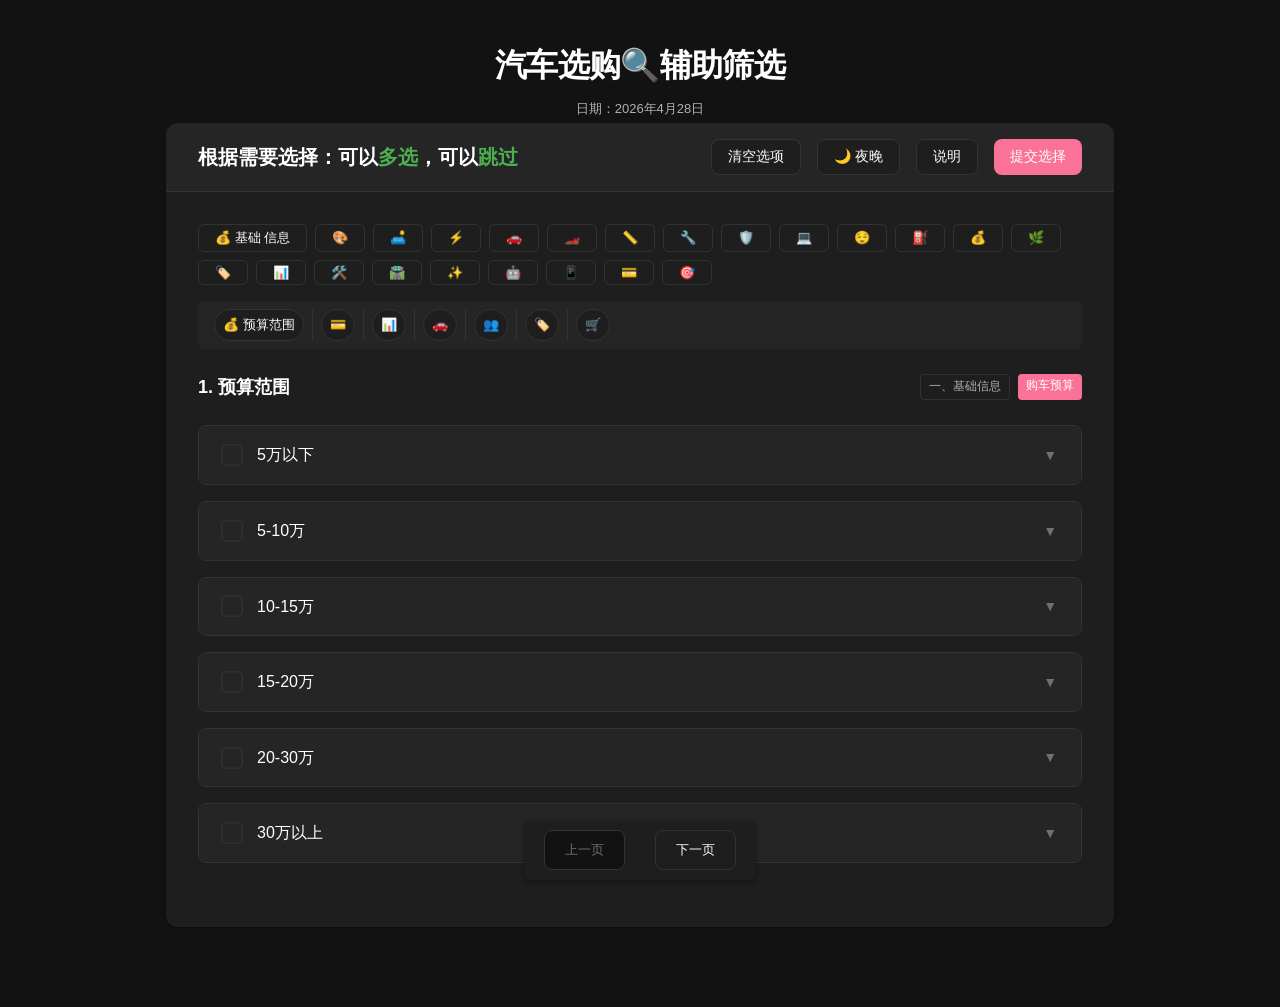
==== commit 30283ec4: "Add files via upload" ====
--- a/index.html
+++ b/index.html
@@ -22,6 +22,18 @@
             --shadow-sm: 0 1px 3px rgba(0, 0, 0, 0.1);    /* 小阴影 */
             --shadow-md: 0 2px 4px rgba(0, 0, 0, 0.1);    /* 中阴影 */
             --shadow-lg: 0 2px 8px rgba(0, 0, 0, 0.08);   /* 大阴影 */
+            
+            /* 夜晚模式变量 */
+            --dark-background-color: #121212;      /* 夜晚背景色 */
+            --dark-card-background: #1e1e1e;       /* 夜晚卡片背景色 */
+            --dark-header-background: #252525;     /* 夜晚头部背景色 */
+            --dark-text-primary: #ffffff;          /* 夜晚主要文本颜色 */
+            --dark-text-secondary: #b0b0b0;        /* 夜晚次要文本颜色 */
+            --dark-text-tertiary: #707070;         /* 夜晚 tertiary 文本颜色 */
+            --dark-border-color: #333333;          /* 夜晚边框颜色 */
+            --dark-shadow-sm: 0 1px 3px rgba(0, 0, 0, 0.3);    /* 夜晚小阴影 */
+            --dark-shadow-md: 0 2px 4px rgba(0, 0, 0, 0.3);    /* 夜晚中阴影 */
+            --dark-shadow-lg: 0 2px 8px rgba(0, 0, 0, 0.2);   /* 夜晚大阴影 */
             
             /* 间距变量 */
             --spacing-xs: 4px;                 /* 极小间距 */
@@ -66,6 +78,197 @@
             background-color: var(--background-color);
             color: var(--text-primary);
             line-height: 1.6;
+            transition: background-color var(--transition-normal), color var(--transition-normal);
+        }
+        
+        /* 夜晚模式样式 */
+        body.dark-mode {
+            background-color: var(--dark-background-color);
+            color: var(--dark-text-primary);
+        }
+        
+        /* 夜晚模式 - 容器样式 */
+        body.dark-mode .container {
+            color: var(--dark-text-primary);
+        }
+        
+        /* 夜晚模式 - 标题样式 */
+        body.dark-mode h1 {
+            color: var(--dark-text-primary);
+        }
+        
+        body.dark-mode .description {
+            color: var(--dark-text-secondary);
+        }
+        
+        /* 夜晚模式 - 问卷模块样式 */
+        body.dark-mode .question-module {
+            background-color: var(--dark-card-background);
+            box-shadow: var(--dark-shadow-sm);
+        }
+        
+        /* 夜晚模式 - 问卷头部样式 */
+        body.dark-mode .question-header {
+            background-color: var(--dark-header-background);
+            border-bottom-color: var(--dark-border-color);
+        }
+        
+        /* 夜晚模式 - 题目标题样式 */
+        body.dark-mode .question-title {
+            color: var(--dark-text-primary);
+        }
+        
+        /* 夜晚模式 - 选项组标题样式 */
+        body.dark-mode .option-group-title {
+            color: var(--dark-text-primary);
+        }
+        
+        /* 夜晚模式 - 分类标签样式 */
+        body.dark-mode .category-tag.main {
+            color: var(--dark-text-secondary);
+            border-color: var(--dark-border-color);
+        }
+        
+        /* 夜晚模式 - 选项样式 */
+        body.dark-mode .option {
+            border-color: var(--dark-border-color);
+        }
+        
+        body.dark-mode .option:hover {
+            box-shadow: var(--dark-shadow-lg);
+        }
+        
+        /* 夜晚模式 - 选项头部样式 */
+        body.dark-mode .option-header {
+            background-color: var(--dark-header-background);
+        }
+        
+        /* 夜晚模式 - 自定义checkbox样式 */
+        body.dark-mode .option-header input[type="checkbox"] {
+            border-color: var(--dark-border-color);
+        }
+        
+        /* 夜晚模式 - 选项标签样式 */
+        body.dark-mode .option-header label {
+            color: var(--dark-text-primary);
+        }
+        
+        /* 夜晚模式 - 选项详情样式 */
+        body.dark-mode .option-details {
+            background-color: #2a2a2a;
+        }
+        
+        /* 夜晚模式 - 详情列表项样式 */
+        body.dark-mode .option-details li {
+            color: var(--dark-text-secondary);
+        }
+        
+        /* 夜晚模式 - 切换图标样式 */
+        body.dark-mode .toggle-icon {
+            color: var(--dark-text-tertiary);
+        }
+        
+        /* 夜晚模式 - 轮廓按钮样式 */
+        body.dark-mode .btn-outline {
+            background-color: var(--dark-card-background);
+            color: var(--dark-text-primary);
+            border-color: var(--dark-border-color);
+        }
+        
+        body.dark-mode .btn-outline:hover:not(:disabled) {
+            background-color: #2a2a2a;
+        }
+        
+        body.dark-mode .btn-outline:disabled {
+            background-color: var(--dark-background-color);
+            color: var(--dark-text-tertiary);
+            border-color: var(--dark-border-color);
+        }
+        
+        /* 夜晚模式 - 模态框样式 */
+        body.dark-mode .modal-content {
+            background-color: var(--dark-card-background);
+            border-color: var(--dark-border-color);
+        }
+        
+        body.dark-mode .modal-header h3 {
+            color: var(--dark-text-primary);
+        }
+        
+        body.dark-mode .close {
+            color: var(--dark-text-secondary);
+        }
+        
+        body.dark-mode .close:hover {
+            color: var(--dark-text-primary);
+        }
+        
+        /* 夜晚模式 - 大分类导航样式 */
+        body.dark-mode .category-nav-btn {
+            background-color: var(--dark-card-background);
+            color: var(--dark-text-primary);
+            border-color: var(--dark-border-color);
+        }
+        
+        body.dark-mode .category-nav-btn:hover {
+            background-color: #2a2a2a;
+        }
+        
+        /* 夜晚模式 - 题目按钮条样式 */
+        body.dark-mode .question-nav {
+            background-color: var(--dark-header-background);
+        }
+        
+        body.dark-mode .question-nav-btn {
+            background-color: var(--dark-card-background);
+            color: var(--dark-text-primary);
+            border-color: var(--dark-border-color);
+        }
+        
+        body.dark-mode .question-nav-btn:hover {
+            background-color: #2a2a2a;
+        }
+        
+        body.dark-mode .question-nav-btn.has-selection {
+            background-color: #1e3a2a;
+            color: #4CAF50;
+            border-color: var(--secondary-color);
+        }
+        
+        body.dark-mode .question-nav-separator {
+            background-color: var(--dark-border-color);
+        }
+        
+        /* 固定定位的导航按钮容器 */
+        .fixed-nav-buttons {
+            position: fixed;
+            bottom: 20px;
+            left: 50%;
+            transform: translateX(-50%);
+            display: flex;
+            gap: 30px;
+            background: var(--card-background);
+            padding: 10px 20px;
+            border-radius: var(--border-radius-md);
+            box-shadow: var(--shadow-md);
+            z-index: 1000;
+        }
+
+        /* 夜晚模式样式 */
+        body.dark-mode .fixed-nav-buttons {
+            background: var(--dark-card-background);
+            box-shadow: var(--dark-shadow-md);
+        }
+
+        /* 夜晚模式 - 结果文本样式 */
+        body.dark-mode .result-text {
+            background-color: var(--dark-header-background);
+            color: var(--dark-text-primary);
+        }
+        
+        /* 夜晚模式 - 空结果样式 */
+        body.dark-mode .empty-result {
+            color: var(--dark-text-tertiary);
         }
         
         /* 容器样式 */
@@ -565,13 +768,6 @@
         /* 激活页面 */
         .page.active {
             display: block;
-        }
-        
-        /* 导航按钮容器 */
-        .nav-buttons {
-            display: flex;
-            justify-content: space-between;
-            margin-top: var(--spacing-lg);
         }
         
         /* 结果内容区域 */
@@ -641,8 +837,12 @@
                 <header class="question-header flex">
                     <h2 class="question-title small">根据需要选择：可以<span class="keyword">多选</span>，可以<span class="keyword">跳过</span></h2>
                     <div class="header-actions">
+                        <button class="nav-btn btn btn-outline" id="clear-options">清空选项</button>
+                        <button class="nav-btn btn btn-outline" id="theme-toggle">
+                            <span class="light-icon" style="display: none;">☀️ 白天</span>
+                            <span class="dark-icon">🌙 夜晚</span>
+                        </button>
                         <button class="nav-btn btn btn-outline" id="help-btn">说明</button>
-                        <button class="nav-btn btn btn-outline" id="clear-options">清空选项</button>
                         <button class="submit-btn btn btn-primary" id="global-submit">提交选择</button>
                     </div>
                 </header>
@@ -1031,6 +1231,34 @@
         }
     ];
 
+    // 主题切换功能
+    document.addEventListener('DOMContentLoaded', function() {
+        const themeToggle = document.getElementById('theme-toggle');
+        const lightIcon = themeToggle.querySelector('.light-icon');
+        const darkIcon = themeToggle.querySelector('.dark-icon');
+        
+        // 默认设置为黑夜模式
+        document.body.classList.add('dark-mode');
+        lightIcon.style.display = 'none';
+        darkIcon.style.display = 'inline';
+        localStorage.setItem('theme', 'dark');
+        
+        // 切换主题
+        themeToggle.addEventListener('click', function() {
+            document.body.classList.toggle('dark-mode');
+            
+            if (document.body.classList.contains('dark-mode')) {
+                lightIcon.style.display = 'none';
+                darkIcon.style.display = 'inline';
+                localStorage.setItem('theme', 'dark');
+            } else {
+                lightIcon.style.display = 'inline';
+                darkIcon.style.display = 'none';
+                localStorage.setItem('theme', 'light');
+            }
+        });
+    });
+
     // ================================================================
     // 【第四部分：购车类型】（id: 7）
     // ================================================================
@@ -6120,6 +6348,14 @@
 
                 pagesContainer.innerHTML = pageHTML;
                 this.initializePageEventListeners();
+                // 更新固定导航按钮状态
+                console.log('renderPage called with questionId:', questionId);
+                try {
+                    console.log('Calling updateFixedNavButtons...');
+                    CarQuestionnaireApp.updateFixedNavButtons(questionId);
+                } catch (error) {
+                    console.error('Error calling updateFixedNavButtons:', error);
+                }
             },
 
             generatePageHTML: function(questionId, question) {
@@ -6168,18 +6404,6 @@
                 });
 
                 pageHTML += `</div>`;
-
-                const currentCategory = mainCategories.find(cat => cat.questionIds.includes(questionId));
-                const currentIndex = currentCategory ? currentCategory.questionIds.indexOf(questionId) : -1;
-                const prevQuestionId = currentCategory && currentIndex > 0 ? currentCategory.questionIds[currentIndex - 1] : null;
-                const nextQuestionId = currentCategory && currentIndex < currentCategory.questionIds.length - 1 ? currentCategory.questionIds[currentIndex + 1] : null;
-                
-                pageHTML += `
-                    <div class="nav-buttons">
-                        <button class="nav-btn btn btn-outline" id="prev-btn-${questionId}" ${!prevQuestionId ? 'disabled' : ''}>上一页</button>
-                        <button class="nav-btn btn btn-outline" id="next-btn-${questionId}" ${!nextQuestionId ? 'disabled' : ''}>下一页</button>
-                    </div>
-                </div>`;
 
                 return pageHTML;
             },
@@ -6276,33 +6500,6 @@
                     });
                 });
 
-                const navBtns = document.querySelectorAll('.nav-buttons .nav-btn');
-                navBtns.forEach(btn => {
-                    btn.addEventListener('click', function() {
-                        const btnId = this.id;
-                        let currentQuestionId = 1;
-
-                        if (btnId.includes('prev-btn-')) {
-                            currentQuestionId = parseInt(btnId.split('-')[2]);
-                            const currentCategory = mainCategories.find(cat => cat.questionIds.includes(currentQuestionId));
-                            const currentIndex = currentCategory ? currentCategory.questionIds.indexOf(currentQuestionId) : -1;
-                            if (currentIndex > 0) {
-                                const prevQuestionId = currentCategory.questionIds[currentIndex - 1];
-                                CarQuestionnaireApp.render.renderQuestionNav(prevQuestionId);
-                                CarQuestionnaireApp.render.renderPage(prevQuestionId);
-                            }
-                        } else if (btnId.includes('next-btn-')) {
-                            currentQuestionId = parseInt(btnId.split('-')[2]);
-                            const currentCategory = mainCategories.find(cat => cat.questionIds.includes(currentQuestionId));
-                            const currentIndex = currentCategory ? currentCategory.questionIds.indexOf(currentQuestionId) : -1;
-                            if (currentCategory && currentIndex < currentCategory.questionIds.length - 1) {
-                                const nextQuestionId = currentCategory.questionIds[currentIndex + 1];
-                                CarQuestionnaireApp.render.renderQuestionNav(nextQuestionId);
-                                CarQuestionnaireApp.render.renderPage(nextQuestionId);
-                            }
-                        }
-                    });
-                });
             },
 
             generateResult: function() {
@@ -6349,17 +6546,67 @@
                 this.initializeQuestionEventListeners();
                 this.initializeResultEventListeners();
                 this.updatePageButtonStates();
+                this.initializeKeyboardNavigation();
             },
-
-            initializeQuestionEventListeners: function() {
-                const globalSubmit = document.getElementById('global-submit');
-                if (globalSubmit) {
-                    globalSubmit.addEventListener('click', function() {
-                        const validationResult = CarQuestionnaireApp.validation.validateSelections();
-
-                        if (validationResult.isValid) {
+            
+            // 初始化键盘导航
+            initializeKeyboardNavigation: function() {
+                document.addEventListener('keydown', function(event) {
+                    // 获取当前显示的问题ID
+                    const activePage = document.querySelector('.page.active');
+                    if (!activePage) return;
+                    
+                    const pageId = activePage.id;
+                    const currentQuestionId = parseInt(pageId.split('-')[1]);
+                    
+                    // 找到包含当前问题的分类
+                    let currentCategory = null;
+                    let currentCategoryIndex = -1;
+                    for (let i = 0; i < mainCategories.length; i++) {
+                        if (mainCategories[i].questionIds.includes(currentQuestionId)) {
+                            currentCategory = mainCategories[i];
+                            currentCategoryIndex = i;
+                            break;
+                        }
+                    }
+                    
+                    if (!currentCategory) return;
+                    
+                    const currentIndex = currentCategory.questionIds.indexOf(currentQuestionId);
+                    let prevQuestionId = currentIndex > 0 ? currentCategory.questionIds[currentIndex - 1] : null;
+                    let nextQuestionId = currentIndex < currentCategory.questionIds.length - 1 ? currentCategory.questionIds[currentIndex + 1] : null;
+                    
+                    // 如果当前类别没有下一个问题，检查是否存在下一个类别
+                    if (!nextQuestionId && currentCategoryIndex < mainCategories.length - 1) {
+                        const nextCategory = mainCategories[currentCategoryIndex + 1];
+                        if (nextCategory && nextCategory.questionIds.length > 0) {
+                            nextQuestionId = nextCategory.questionIds[0];
+                        }
+                    }
+                    
+                    // 如果当前类别没有上一个问题，检查是否存在上一个类别
+                    if (!prevQuestionId && currentCategoryIndex > 0) {
+                        const prevCategory = mainCategories[currentCategoryIndex - 1];
+                        if (prevCategory && prevCategory.questionIds.length > 0) {
+                            prevQuestionId = prevCategory.questionIds[prevCategory.questionIds.length - 1];
+                        }
+                    }
+                    
+                    // 检查是否是最后一道题
+                    const isLastQuestion = currentQuestionId === allQuestions[allQuestions.length - 1].id;
+                    
+                    // 处理键盘事件
+                    if (event.key === 'ArrowLeft') {
+                        // 左箭头键 - 上一页
+                        if (prevQuestionId) {
+                            CarQuestionnaireApp.render.renderQuestionNav(prevQuestionId);
+                            CarQuestionnaireApp.render.renderPage(prevQuestionId);
+                        }
+                    } else if (event.key === 'ArrowRight') {
+                        // 右箭头键 - 下一页或提交
+                        if (isLastQuestion) {
+                            // 最后一道题，执行提交
                             const selectedData = [];
-
                             CarQuestionnaireApp.data.questions.forEach(question => {
                                 question.options.forEach(option => {
                                     if (CarQuestionnaireApp.data.userSelections[option.id] === true) {
@@ -6370,14 +6617,51 @@
                                     }
                                 });
                             });
-
+                            
                             localStorage.setItem('selectedOptions', JSON.stringify(selectedData));
                             document.getElementById('question-module').style.display = 'none';
                             document.getElementById('result-module').style.display = 'block';
+                            // 隐藏固定导航按钮
+                            const fixedNav = document.getElementById('fixed-nav-buttons');
+                            if (fixedNav) {
+                                fixedNav.style.display = 'none';
+                            }
                             CarQuestionnaireApp.render.generateResult();
-                        } else {
-                            CarQuestionnaireApp.validation.showErrors(validationResult.errors);
+                        } else if (nextQuestionId) {
+                            // 不是最后一道题，执行下一页
+                            CarQuestionnaireApp.render.renderQuestionNav(nextQuestionId);
+                            CarQuestionnaireApp.render.renderPage(nextQuestionId);
                         }
+                    }
+                });
+            },
+
+            initializeQuestionEventListeners: function() {
+                const globalSubmit = document.getElementById('global-submit');
+                if (globalSubmit) {
+                    globalSubmit.addEventListener('click', function() {
+                        const selectedData = [];
+
+                        CarQuestionnaireApp.data.questions.forEach(question => {
+                            question.options.forEach(option => {
+                                if (CarQuestionnaireApp.data.userSelections[option.id] === true) {
+                                    selectedData.push({
+                                        questionTitle: question.title,
+                                        optionLabel: option.label
+                                    });
+                                }
+                            });
+                        });
+
+                        localStorage.setItem('selectedOptions', JSON.stringify(selectedData));
+                        document.getElementById('question-module').style.display = 'none';
+                        document.getElementById('result-module').style.display = 'block';
+                        // 隐藏固定导航按钮
+                        const fixedNav = document.getElementById('fixed-nav-buttons');
+                        if (fixedNav) {
+                            fixedNav.style.display = 'none';
+                        }
+                        CarQuestionnaireApp.render.generateResult();
                     });
                 }
 
@@ -6425,6 +6709,11 @@
                 backBtn.addEventListener('click', function() {
                     document.getElementById('question-module').style.display = 'block';
                     document.getElementById('result-module').style.display = 'none';
+                    // 显示固定导航按钮
+                    const fixedNav = document.getElementById('fixed-nav-buttons');
+                    if (fixedNav) {
+                        fixedNav.style.display = 'flex';
+                    }
                     CarQuestionnaireApp.events.updatePageButtonStates();
                 });
             },
@@ -6860,9 +7149,127 @@
             }
         },
 
+        // 创建固定导航按钮容器
+        createFixedNavButtons: function() {
+            // 检查是否已存在固定导航按钮容器
+            if (!document.getElementById('fixed-nav-buttons')) {
+                const container = document.createElement('div');
+                container.id = 'fixed-nav-buttons';
+                container.className = 'fixed-nav-buttons';
+                container.innerHTML = `
+                    <button class="nav-btn btn btn-outline" id="fixed-prev-btn" disabled>上一页</button>
+                    <button class="nav-btn btn btn-outline" id="fixed-next-btn" disabled>下一页</button>
+                `;
+                document.body.appendChild(container);
+            }
+        },
+
+        // 更新固定导航按钮状态
+        updateFixedNavButtons: function(currentQuestionId) {
+            console.log('updateFixedNavButtons called with currentQuestionId:', currentQuestionId);
+            // 确保currentQuestionId是数字
+            const questionIdNum = parseInt(currentQuestionId);
+            console.log('questionIdNum:', questionIdNum);
+            // 找到包含当前问题的分类
+            let currentCategory = null;
+            let currentCategoryIndex = -1;
+            for (let i = 0; i < mainCategories.length; i++) {
+                if (mainCategories[i].questionIds.includes(questionIdNum)) {
+                    currentCategory = mainCategories[i];
+                    currentCategoryIndex = i;
+                    break;
+                }
+            }
+            console.log('currentCategory:', currentCategory);
+            if (!currentCategory) return;
+
+            const currentIndex = currentCategory.questionIds.indexOf(questionIdNum);
+            console.log('currentIndex:', currentIndex);
+            let prevQuestionId = currentIndex > 0 ? currentCategory.questionIds[currentIndex - 1] : null;
+            let nextQuestionId = currentIndex < currentCategory.questionIds.length - 1 ? currentCategory.questionIds[currentIndex + 1] : null;
+            
+            // 如果当前类别没有下一个问题，检查是否存在下一个类别
+            if (!nextQuestionId && currentCategoryIndex < mainCategories.length - 1) {
+                const nextCategory = mainCategories[currentCategoryIndex + 1];
+                if (nextCategory && nextCategory.questionIds.length > 0) {
+                    nextQuestionId = nextCategory.questionIds[0];
+                }
+            }
+            
+            // 如果当前类别没有上一个问题，检查是否存在上一个类别
+            if (!prevQuestionId && currentCategoryIndex > 0) {
+                const prevCategory = mainCategories[currentCategoryIndex - 1];
+                if (prevCategory && prevCategory.questionIds.length > 0) {
+                    prevQuestionId = prevCategory.questionIds[prevCategory.questionIds.length - 1];
+                }
+            }
+            
+            console.log('prevQuestionId:', prevQuestionId);
+            console.log('nextQuestionId:', nextQuestionId);
+
+            const prevBtn = document.getElementById('fixed-prev-btn');
+            const nextBtn = document.getElementById('fixed-next-btn');
+            console.log('prevBtn:', prevBtn);
+            console.log('nextBtn:', nextBtn);
+
+            if (prevBtn) {
+                prevBtn.disabled = !prevQuestionId;
+                prevBtn.onclick = prevBtn.disabled ? null : function() {
+                    if (prevQuestionId) {
+                        CarQuestionnaireApp.render.renderQuestionNav(prevQuestionId);
+                        CarQuestionnaireApp.render.renderPage(prevQuestionId);
+                    }
+                };
+            }
+
+            // 检查是否是最后一道题
+            const isLastQuestion = questionIdNum === allQuestions[allQuestions.length - 1].id;
+            
+            if (nextBtn) {
+                if (isLastQuestion) {
+                    // 最后一道题，显示为"提交选择"
+                    nextBtn.textContent = '提交选择';
+                    nextBtn.disabled = false;
+                    nextBtn.onclick = function() {
+                        // 执行与顶部提交选择按钮相同的功能
+                        const selectedData = [];
+                        CarQuestionnaireApp.data.questions.forEach(question => {
+                            question.options.forEach(option => {
+                                if (CarQuestionnaireApp.data.userSelections[option.id] === true) {
+                                    selectedData.push({
+                                        questionTitle: question.title,
+                                        optionLabel: option.label
+                                    });
+                                }
+                            });
+                        });
+
+                        localStorage.setItem('selectedOptions', JSON.stringify(selectedData));
+                        document.getElementById('question-module').style.display = 'none';
+                        document.getElementById('result-module').style.display = 'block';
+                        CarQuestionnaireApp.render.generateResult();
+                    };
+                } else {
+                    // 不是最后一道题，显示为"下一页"
+                    nextBtn.textContent = '下一页';
+                    nextBtn.disabled = !nextQuestionId;
+                    nextBtn.onclick = nextBtn.disabled ? null : function() {
+                        if (nextQuestionId) {
+                            CarQuestionnaireApp.render.renderQuestionNav(nextQuestionId);
+                            CarQuestionnaireApp.render.renderPage(nextQuestionId);
+                        }
+                    };
+                }
+            }
+        },
+
         init: function() {
-            CarQuestionnaireApp.render.generateQuestionnaire();
-            CarQuestionnaireApp.events.initializeAll();
+            CarQuestionnaireApp.createFixedNavButtons();
+            // 确保DOM已经完全更新
+            setTimeout(function() {
+                CarQuestionnaireApp.render.generateQuestionnaire();
+                CarQuestionnaireApp.events.initializeAll();
+            }, 0);
         }
     };
 
@@ -6907,6 +7314,9 @@
                 <p>1️⃣本程序会根据您的选择生成专属提示词。</p>
                 <p>2️⃣您可将提示词复制到任意AI工具中，即可获取最新结果。</p>
                 <p>3️⃣由于提示词会引导AI生成内容，程序本身无需频繁更新即可保持结果的时效性。</p>
+                <p>4️⃣键盘方向键，⬅是上一页，➡是下一页</p>
+                <p>·</p>
+                <p>不感兴趣的问题🌟可以直接跳过🌟</p>
             </div>
         </div>
     </div>
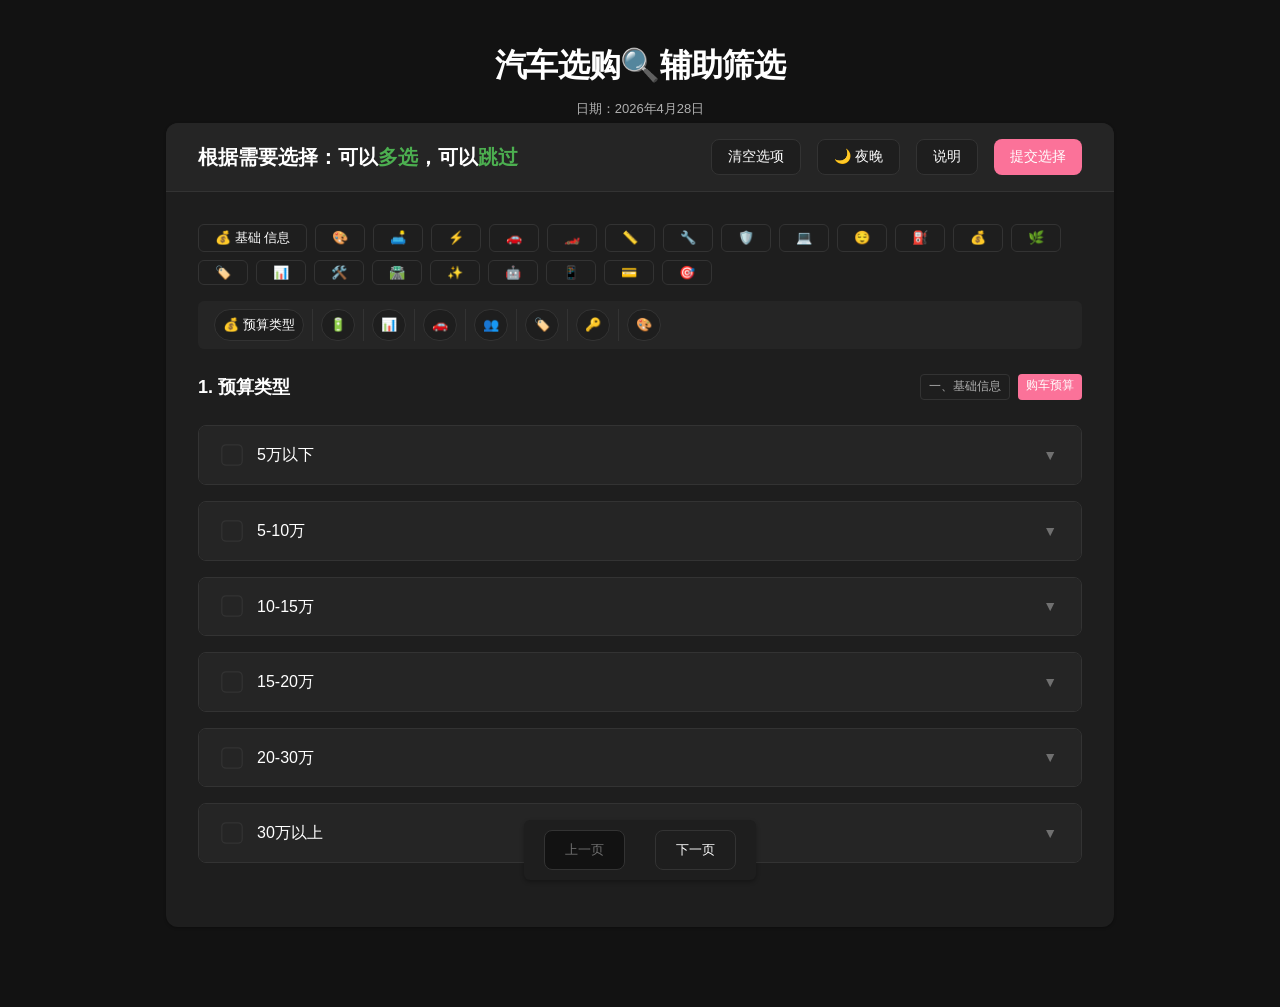
==== commit 1d12ca18: "Add files via upload" ====
--- a/index.html
+++ b/index.html
@@ -897,7 +897,7 @@
     const part1_Budget = [
         {
             id: 1,
-            title: "1. 预算范围",
+            title: "1. 预算类型",
             options: [
                 {
                     id: "budget-1",
@@ -967,7 +967,79 @@
         },
         {
             id: 2,
-            title: "2. 预算类型",
+            title: "2. 续航里程",
+            options: [
+                {
+                    id: "range-1",
+                    label: "200km以下",
+                    details: [
+                        "车型适配：仅限微型纯电车、两门入门代步小车（如五菱宏光MINIEV、长安Lumin低配版），无混动/增程车型；",
+                        "续航配置：搭载小容量入门级电池，多数无电池温控系统，仅支持慢速家用充电，无快充功能；",
+                        "使用场景：仅适合城市超短途通勤、日常买菜接娃，完全不支持高速、跨城出行；",
+                        "能耗补能：电池容量小、单位电耗偏高，冬季低温、空调开启后续航折损超50%，补能依赖固定家用充电桩；",
+                        "性能短板：高速行驶掉电速度快，续航虚标明显，仅能满足最基础的短途代步需求。"
+                    ]
+                },
+                {
+                    id: "range-2",
+                    label: "200-300km",
+                    details: [
+                        "车型适配：小型纯电代步车、入门级城市小型SUV，以国产亲民新能源车型为主；",
+                        "续航配置：常规小容量动力电池，配备基础电池散热系统，部分车型可选装快充功能；",
+                        "使用场景：满足日常城市通勤、市内短途出行，适配2-3人常规代步，可偶尔短途近郊往返；",
+                        "能耗补能：市区低速行驶电耗表现良好，家用慢充为主要方式，应急可使用公共快充，低温续航折损突出；",
+                        "出行局限：连续高速行驶续航衰减严重，不适合节假日长途出行、远距离跨城通勤。"
+                    ]
+                },
+                {
+                    id: "range-3",
+                    label: "300-500km",
+                    details: [
+                        "车型适配：主流紧凑型纯电车、家用小型SUV、插混车型纯电续航主流版本，覆盖国产一线新能源品牌；",
+                        "续航配置：标配标准容量动力电池与全段电池温控系统，快慢充双配置齐全，续航标定贴合日常实际使用；",
+                        "使用场景：适配全周期家庭日常出行、常规跨城短途自驾，可满足4-5人满载城市出行需求；",
+                        "能耗补能：综合工况电耗均衡，日常通勤可实现一周一充，主流快充半小时可补能60%以上，四季续航稳定性良好；",
+                        "实用价值：兼顾性价比与实用性，日常代步纯电低成本，轻度周边出游无基础里程焦虑。"
+                    ]
+                },
+                {
+                    id: "range-4",
+                    label: "500-700km",
+                    details: [
+                        "车型适配：中端纯电轿车/紧凑型SUV、长续航版家用新能源车、主流增程/插混主力家用车型；",
+                        "续航配置：搭载高密度大容量电池，依托高压纯电平台，智能全域热管理，快充功率更高、补能效率更快；",
+                        "使用场景：适配高频跨城通勤、中长途自驾、节假日跨省短途游玩，5人满载长途出行舒适性与续航冗余充足；",
+                        "能耗补能：市区、高速综合能耗可控，公共超充桩适配性强，长途出行补能频次大幅降低；",
+                        "核心优势：高速、冬季低温续航折损可控，大幅缓解里程焦虑，是家用全场景出行黄金续航区间。"
+                    ]
+                },
+                {
+                    id: "range-5",
+                    label: "700-1000km",
+                    details: [
+                        "车型适配：中大型纯电轿车、中型家用SUV、高端长续航新能源车型、豪华品牌入门纯电车型；",
+                        "续航配置：超高容量动力电池+碳化硅高压平台，顶配电池温控管理，支持超高速高压快充；",
+                        "使用场景：覆盖长途跨省自驾、高频高速通勤、多地域长途旅居，兼顾家用与轻度商务出行；",
+                        "能耗补能：匀速高速行驶能耗表现优异，续航冗余充足，单次满电可满足多日长途出行需求；",
+                        "产品溢价：电池用料与安全规格更高，续航精准度强，极端天气、复杂路况下续航稳定性拉满。"
+                    ]
+                },
+                {
+                    id: "range-6",
+                    label: "1000km以上",
+                    details: [
+                        "车型适配：纯电旗舰超长续航车型、全域增程/插混旗舰车、高端豪华新能源主力车型；",
+                        "续航配置：超大容量电池组合+顶级高压平台，混动车型可油电互补，综合续航无短板，配备全场景电池防护系统；",
+                        "使用场景：支持跨省长途穿越、全域无限制出行、高端商务长途接待，全路况、全季节出行无里程顾虑；",
+                        "能耗补能：超长续航可实现多日不补能，增程/混动版本可油可电，彻底消除纯电车型里程焦虑；",
+                        "附加价值：旗舰级续航硬件配置，整车三电系统用料顶级，适合追求极致出行自由、长途高频出行的用户。"
+                    ]
+                }
+            ]
+        },
+        {
+            id: 3,
+            title: "3. 金融需求",
             options: [
                 {
                     id: "budget-type-1",
@@ -992,8 +1064,8 @@
             ]
         },
         {
-            id: 3,
-            title: "3. 金融需求",
+            id: 4,
+            title: "4. 购车用途",
             options: [
                 {
                     id: "finance-1",
@@ -1025,8 +1097,8 @@
 
     const part2_BasicNeeds = [
         {
-            id: 4,
-            title: "4. 购车用途",
+            id: 5,
+            title: "5. 座位数需求",
             options: [
                 {
                     id: "purpose-1",
@@ -1091,8 +1163,8 @@
             ]
         },
         {
-            id: 5,
-            title: "5. 座位数需求",
+            id: 6,
+            title: "6. 购车预算",
             options: [
                 {
                     id: "seats-1",
@@ -1152,8 +1224,8 @@
 
     const part3_VehicleType = [
         {
-            id: 6,
-            title: "6. 车辆类型偏好",
+            id: 7,
+            title: "7. 车辆类型偏好",
             options: [
                 {
                     id: "vehicle-type-1",
@@ -1265,8 +1337,8 @@
 
     const part4_PurchaseType = [
         {
-            id: 7,
-            title: "7. 购车类型",
+            id: 8,
+            title: "8. 购车类型",
             options: [
                 {
                     id: "purchase-type-1",
@@ -1315,8 +1387,8 @@
 
     const part5_ExteriorDesign = [
         {
-            id: 8,
-            title: "8. 外观风格偏好",
+            id: 9,
+            title: "9. 外观风格偏好",
             options: [
                 {
                     id: "exterior-style-1",
@@ -1376,8 +1448,8 @@
             ]
         },
         {
-            id: 9,
-            title: "9. 车身颜色偏好",
+            id: 10,
+            title: "10. 车身颜色偏好",
             options: [
                 {
                     id: "color-1",
@@ -1460,8 +1532,8 @@
             ]
         },
         {
-            id: 10,
-            title: "10. 外观细节关注",
+            id: 11,
+            title: "11. 外观细节关注",
             options: [
                 {
                     id: "exterior-detail-1",
@@ -1506,8 +1578,8 @@
             ]
         },
         {
-            id: 11,
-            title: "11. 车身尺寸偏好",
+            id: 12,
+            title: "12. 车身尺寸偏好",
             options: [
                 {
                     id: "size-1",
@@ -1567,8 +1639,8 @@
             ]
         },
         {
-            id: 12,
-            title: "12. 车漆质量与工艺",
+            id: 13,
+            title: "13. 车漆质量与工艺",
             options: [
                 {
                     id: "paint-1",
@@ -1629,8 +1701,8 @@
 
     const part6_InteriorDesign = [
         {
-            id: 13,
-            title: "13. 内饰风格偏好",
+            id: 14,
+            title: "14. 内饰风格偏好",
             options: [
                 {
                     id: "interior-style-1",
@@ -1667,8 +1739,8 @@
             ]
         },
         {
-            id: 14,
-            title: "14. 材质做工要求",
+            id: 15,
+            title: "15. 材质做工要求",
             options: [
                 {
                     id: "material-1",
@@ -1721,8 +1793,8 @@
             ]
         },
         {
-            id: 15,
-            title: "15. 内饰颜色偏好",
+            id: 16,
+            title: "16. 内饰颜色偏好",
             options: [
                 {
                     id: "interior-color-1",
@@ -1775,8 +1847,8 @@
             ]
         },
         {
-            id: 16,
-            title: "16. 储物空间设计",
+            id: 17,
+            title: "17. 储物空间设计",
             options: [
                 {
                     id: "storage-cup-1",
@@ -1853,8 +1925,8 @@
             ]
         },
         {
-            id: 17,
-            title: "17. 内饰异味控制",
+            id: 18,
+            title: "18. 内饰异味控制",
             options: [
                 {
                     id: "odor-1",
@@ -1898,8 +1970,8 @@
 
     const part7_PowerPerformance = [
         {
-            id: 18,
-            title: "18. 动力类型",
+            id: 19,
+            title: "19. 动力类型",
             options: [
                 {
                     id: "power-type-1",
@@ -1968,8 +2040,8 @@
             ]
         },
         {
-            id: 19,
-            title: "19. 动力需求",
+            id: 20,
+            title: "20. 动力需求",
             options: [
                 {
                     id: "power-need-1",
@@ -2003,8 +2075,8 @@
             ]
         },
         {
-            id: 20,
-            title: "20. 加速性能要求（0-100km/h加速时间）",
+            id: 21,
+            title: "21. 加速性能要求（0-100km/h加速时间）",
             options: [
                 {
                     id: "acceleration-1",
@@ -2048,8 +2120,8 @@
             ]
         },
         {
-            id: 21,
-            title: "21. 最高时速需求",
+            id: 22,
+            title: "22. 最高时速需求",
             options: [
                 {
                     id: "max-speed-1",
@@ -2083,8 +2155,8 @@
             ]
         },
         {
-            id: 22,
-            title: "22. 动力输出平顺性",
+            id: 23,
+            title: "23. 动力输出平顺性",
             options: [
                 {
                     id: "smoothness-1",
@@ -2135,8 +2207,8 @@
 
     const part8_DrivingExperience = [
         {
-            id: 23,
-            title: "23. 驾驶风格偏好",
+            id: 24,
+            title: "24. 驾驶风格偏好",
             options: [
                 {
                     id: "driving-style-1",
@@ -2168,8 +2240,8 @@
             ]
         },
         {
-            id: 24,
-            title: "24. 变速箱类型",
+            id: 25,
+            title: "25. 变速箱类型",
             options: [
                 {
                     id: "transmission-1",
@@ -2219,8 +2291,8 @@
             ]
         },
         {
-            id: 25,
-            title: "25. 驱动方式",
+            id: 26,
+            title: "26. 驱动方式",
             options: [
                 {
                     id: "drive-1",
@@ -2270,8 +2342,8 @@
             ]
         },
         {
-            id: 26,
-            title: "26. 悬挂系统表现",
+            id: 27,
+            title: "27. 悬挂系统表现",
             options: [
                 {
                     id: "suspension-1",
@@ -2350,8 +2422,8 @@
             ]
         },
         {
-            id: 27,
-            title: "27. 转向手感偏好",
+            id: 28,
+            title: "28. 转向手感偏好",
             options: [
                 {
                     id: "steering-1",
@@ -2386,8 +2458,8 @@
             ]
         },
         {
-            id: 28,
-            title: "28. 噪音控制水平",
+            id: 29,
+            title: "29. 噪音控制水平",
             options: [
                 {
                     id: "noise-1",
@@ -2488,8 +2560,8 @@
             ]
         },
         {
-            id: 29,
-            title: "29. 踏板反馈",
+            id: 30,
+            title: "30. 踏板反馈",
             options: [
                 {
                     id: "pedal-1",
@@ -2603,8 +2675,8 @@
 
     const part9_HandlingPerformance = [
         {
-            id: 30,
-            title: "30. 操控精准度",
+            id: 31,
+            title: "31. 操控精准度",
             options: [
                 {
                     id: "precision-1",
@@ -2641,8 +2713,8 @@
             ]
         },
         {
-            id: 31,
-            title: "31. 车身稳定性",
+            id: 32,
+            title: "32. 车身稳定性",
             options: [
                 {
                     id: "stability-1",
@@ -2679,8 +2751,8 @@
             ]
         },
         {
-            id: 32,
-            title: "32. 过弯表现（侧倾控制）",
+            id: 33,
+            title: "33. 过弯表现（侧倾控制）",
             options: [
                 {
                     id: "cornering-1",
@@ -2717,8 +2789,8 @@
             ]
         },
         {
-            id: 33,
-            title: "33. 紧急变线能力",
+            id: 34,
+            title: "34. 紧急变线能力",
             options: [
                 {
                     id: "lane-change-1",
@@ -2755,8 +2827,8 @@
             ]
         },
         {
-            id: 34,
-            title: "34. 高速稳定性",
+            id: 35,
+            title: "35. 高速稳定性",
             options: [
                 {
                     id: "high-speed-1",
@@ -2793,8 +2865,8 @@
             ]
         },
         {
-            id: 35,
-            title: "35. 底盘调校风格",
+            id: 36,
+            title: "36. 底盘调校风格",
             options: [
                 {
                     id: "chassis-1",
@@ -2838,8 +2910,8 @@
 
     const part10_InteriorSpace = [
         {
-            id: 36,
-            title: "36. 前排空间",
+            id: 37,
+            title: "37. 前排空间",
             options: [
                 {
                     id: "front-space-1",
@@ -2868,8 +2940,8 @@
             ]
         },
         {
-            id: 37,
-            title: "37. 后排空间",
+            id: 38,
+            title: "38. 后排空间",
             options: [
                 {
                     id: "rear-space-1",
@@ -2898,8 +2970,8 @@
             ]
         },
         {
-            id: 38,
-            title: "38. 后备箱容量",
+            id: 39,
+            title: "39. 后备箱容量",
             options: [
                 {
                     id: "trunk-1",
@@ -2928,8 +3000,8 @@
             ]
         },
         {
-            id: 39,
-            title: "39. 储物空间数量与设计",
+            id: 40,
+            title: "40. 储物空间数量与设计",
             options: [
                 {
                     id: "storage-1",
@@ -2958,8 +3030,8 @@
             ]
         },
         {
-            id: 40,
-            title: "40. 车内视野",
+            id: 41,
+            title: "41. 车内视野",
             options: [
                 {
                     id: "visibility-1",
@@ -2995,8 +3067,8 @@
 
     const part11_Practicality = [
         {
-            id: 41,
-            title: "41. 日常使用便利性",
+            id: 42,
+            title: "42. 日常使用便利性",
             options: [
                 {
                     id: "convenience-1",
@@ -3041,8 +3113,8 @@
             ]
         },
         {
-            id: 42,
-            title: "42. 装载能力",
+            id: 43,
+            title: "43. 装载能力",
             options: [
                 {
                     id: "loading-1",
@@ -3087,8 +3159,8 @@
             ]
         },
         {
-            id: 43,
-            title: "43. 后排座椅灵活性",
+            id: 44,
+            title: "44. 后排座椅灵活性",
             options: [
                 {
                     id: "seat-flex-1",
@@ -3133,8 +3205,8 @@
             ]
         },
         {
-            id: 44,
-            title: "44. 上下车便利性",
+            id: 45,
+            title: "45. 上下车便利性",
             options: [
                 {
                     id: "access-1",
@@ -3179,8 +3251,8 @@
             ]
         },
         {
-            id: 45,
-            title: "45. 儿童安全座椅安装便利性",
+            id: 46,
+            title: "46. 儿童安全座椅安装便利性",
             options: [
                 {
                     id: "child-seat-1",
@@ -3232,8 +3304,8 @@
 
     const part12_SafetyConfiguration = [
         {
-            id: 46,
-            title: "46. 安全评级要求",
+            id: 47,
+            title: "47. 安全评级要求",
             options: [
                 {
                     id: "safety-rating-1",
@@ -3274,8 +3346,8 @@
             ]
         },
         {
-            id: 47,
-            title: "47. 主动安全配置",
+            id: 48,
+            title: "48. 主动安全配置",
             options: [
                 {
                     id: "active-safety-1",
@@ -3314,8 +3386,8 @@
             ]
         },
         {
-            id: 48,
-            title: "48. 被动安全配置",
+            id: 49,
+            title: "49. 被动安全配置",
             options: [
                 {
                     id: "passive-safety-1",
@@ -3356,8 +3428,8 @@
             ]
         },
         {
-            id: 49,
-            title: "49. 驾驶辅助系统体验",
+            id: 50,
+            title: "50. 驾驶辅助系统体验",
             options: [
                 {
                     id: "driver-assist-1",
@@ -3398,8 +3470,8 @@
             ]
         },
         {
-            id: 50,
-            title: "50. 夜间驾驶辅助",
+            id: 51,
+            title: "51. 夜间驾驶辅助",
             options: [
                 {
                     id: "night-assist-1",
@@ -3447,8 +3519,8 @@
 
     const part13_TechnologyConfiguration = [
         {
-            id: 51,
-            title: "51. 智能互联系统",
+            id: 52,
+            title: "52. 智能互联系统",
             options: [
                 {
                     id: "connectivity-1",
@@ -3488,8 +3560,8 @@
             ]
         },
         {
-            id: 52,
-            title: "52. 车载娱乐系统",
+            id: 53,
+            title: "53. 车载娱乐系统",
             options: [
                 {
                     id: "entertainment-1",
@@ -3530,8 +3602,8 @@
             ]
         },
         {
-            id: 53,
-            title: "53. 导航系统",
+            id: 54,
+            title: "54. 导航系统",
             options: [
                 {
                     id: "navigation-1",
@@ -3571,8 +3643,8 @@
             ]
         },
         {
-            id: 54,
-            title: "54. 远程控制功能",
+            id: 55,
+            title: "55. 远程控制功能",
             options: [
                 {
                     id: "remote-1",
@@ -3612,8 +3684,8 @@
             ]
         },
         {
-            id: 55,
-            title: "55. 车联网服务",
+            id: 56,
+            title: "56. 车联网服务",
             options: [
                 {
                     id: "carnet-1",
@@ -3653,8 +3725,8 @@
             ]
         },
         {
-            id: 56,
-            title: "56. 数字仪表显示",
+            id: 57,
+            title: "57. 数字仪表显示",
             options: [
                 {
                     id: "dashboard-1",
@@ -3686,8 +3758,8 @@
             ]
         },
         {
-            id: 57,
-            title: "57. 抬头显示（HUD）",
+            id: 58,
+            title: "58. 抬头显示（HUD）",
             options: [
                 {
                     id: "hud-1",
@@ -3725,8 +3797,8 @@
 
     const part14_ComfortConfiguration = [
         {
-            id: 58,
-            title: "58. 座椅配置",
+            id: 59,
+            title: "59. 座椅配置",
             options: [
                 {
                     id: "seat-1",
@@ -3775,8 +3847,8 @@
             ]
         },
         {
-            id: 59,
-            title: "59. 空调系统",
+            id: 60,
+            title: "60. 空调系统",
             options: [
                 {
                     id: "ac-1",
@@ -3821,8 +3893,8 @@
             ]
         },
         {
-            id: 60,
-            title: "60. 音响系统",
+            id: 61,
+            title: "61. 音响系统",
             options: [
                 {
                     id: "audio-1",
@@ -3867,8 +3939,8 @@
             ]
         },
         {
-            id: 61,
-            title: "61. 其他舒适功能",
+            id: 62,
+            title: "62. 其他舒适功能",
             options: [
                 {
                     id: "other-1",
@@ -3921,8 +3993,8 @@
             ]
         },
         {
-            id: 62,
-            title: "62. 隔音隔热性能",
+            id: 63,
+            title: "63. 隔音隔热性能",
             options: [
                 {
                     id: "sound-1",
@@ -3978,8 +4050,8 @@
 
     const part15_EnergyConsumption = [
         {
-            id: 63,
-            title: "63. 燃油经济性",
+            id: 64,
+            title: "64. 燃油经济性",
             options: [
                 {
                     id: "fuel-1",
@@ -4016,8 +4088,8 @@
             ]
         },
         {
-            id: 64,
-            title: "64. 电力消耗",
+            id: 65,
+            title: "65. 电力消耗",
             options: [
                 {
                     id: "electric-1",
@@ -4062,8 +4134,8 @@
             ]
         },
         {
-            id: 65,
-            title: "65. 综合能耗成本",
+            id: 66,
+            title: "66. 综合能耗成本",
             options: [
                 {
                     id: "cost-1",
@@ -4095,8 +4167,8 @@
             ]
         },
         {
-            id: 66,
-            title: "66. 真实续航与官方续航差异",
+            id: 67,
+            title: "67. 真实续航与官方续航差异",
             options: [
                 {
                     id: "range-1",
@@ -4135,8 +4207,8 @@
 
     const part16_MaintenanceCost = [
         {
-            id: 67,
-            title: "67. 保养成本预算",
+            id: 68,
+            title: "68. 保养成本预算",
             options: [
                 {
                     id: "maintenance-1",
@@ -4171,8 +4243,8 @@
             ]
         },
         {
-            id: 68,
-            title: "68. 保险费用考虑",
+            id: 69,
+            title: "69. 保险费用考虑",
             options: [
                 {
                     id: "insurance-1",
@@ -4207,8 +4279,8 @@
             ]
         },
         {
-            id: 69,
-            title: "69. 零部件价格",
+            id: 70,
+            title: "70. 零部件价格",
             options: [
                 {
                     id: "parts-1",
@@ -4243,8 +4315,8 @@
             ]
         },
         {
-            id: 70,
-            title: "70. 可靠性期望",
+            id: 71,
+            title: "71. 可靠性期望",
             options: [
                 {
                     id: "reliability-1",
@@ -4282,8 +4354,8 @@
             ]
         },
         {
-            id: 71,
-            title: "71. 维修等待时间",
+            id: 72,
+            title: "72. 维修等待时间",
             options: [
                 {
                     id: "repair-time-1",
@@ -4325,8 +4397,8 @@
 
     const part17_EnvironmentalFactors = [
         {
-            id: 72,
-            title: "72. 排放标准要求",
+            id: 73,
+            title: "73. 排放标准要求",
             options: [
                 {
                     id: "emission-1",
@@ -4358,8 +4430,8 @@
             ]
         },
         {
-            id: 73,
-            title: "73. 新能源偏好",
+            id: 74,
+            title: "74. 新能源偏好",
             options: [
                 {
                     id: "new-energy-1",
@@ -4402,8 +4474,8 @@
             ]
         },
         {
-            id: 74,
-            title: "74. 环保意识水平",
+            id: 75,
+            title: "75. 环保意识水平",
             options: [
                 {
                     id: "eco-awareness-1",
@@ -4435,8 +4507,8 @@
             ]
         },
         {
-            id: 75,
-            title: "75. 电池回收",
+            id: 76,
+            title: "76. 电池回收",
             options: [
                 {
                     id: "battery-recycle-1",
@@ -4478,8 +4550,8 @@
 
     const part18_BrandPreference = [
         {
-            id: 76,
-            title: "76. 品牌倾向",
+            id: 77,
+            title: "77. 品牌倾向",
             options: [
                 {
                     id: "brand-type-1",
@@ -4514,8 +4586,8 @@
             ]
         },
         {
-            id: 77,
-            title: "77. 具体品牌选择",
+            id: 78,
+            title: "78. 具体品牌选择",
             options: [
                 {
                     id: "brand-level-1",
@@ -4551,8 +4623,8 @@
             ]
         },
         {
-            id: 78,
-            title: "78. 国别偏好",
+            id: 79,
+            title: "79. 国别偏好",
             options: [
                 {
                     id: "country-1",
@@ -4587,8 +4659,8 @@
             ]
         },
         {
-            id: 79,
-            title: "79. 品牌口碑",
+            id: 80,
+            title: "80. 品牌口碑",
             options: [
                 {
                     id: "reputation-1",
@@ -4633,8 +4705,8 @@
             ]
         },
         {
-            id: 80,
-            title: "80. 品牌调性",
+            id: 81,
+            title: "81. 品牌调性",
             options: [
                 {
                     id: "brand-style-1",
@@ -4682,8 +4754,8 @@
 
     const part19_MarketReview = [
         {
-            id: 81,
-            title: "81. 销量与保有量",
+            id: 82,
+            title: "82. 销量与保有量",
             options: [
                 {
                     id: "sales-1",
@@ -4718,8 +4790,8 @@
             ]
         },
         {
-            id: 82,
-            title: "82. 用户口碑",
+            id: 83,
+            title: "83. 用户口碑",
             options: [
                 {
                     id: "user-review-1",
@@ -4764,8 +4836,8 @@
             ]
         },
         {
-            id: 83,
-            title: "83. 投诉与质量问题",
+            id: 84,
+            title: "84. 投诉与质量问题",
             options: [
                 {
                     id: "complaint-1",
@@ -4810,8 +4882,8 @@
             ]
         },
         {
-            id: 84,
-            title: "84. 新车交付体验",
+            id: 85,
+            title: "85. 新车交付体验",
             options: [
                 {
                     id: "delivery-1",
@@ -4846,8 +4918,8 @@
             ]
         },
         {
-            id: 85,
-            title: "85. 售后服务满意度",
+            id: 86,
+            title: "86. 售后服务满意度",
             options: [
                 {
                     id: "after-sales-1",
@@ -4899,8 +4971,8 @@
 
     const part20_AfterSalesService = [
         {
-            id: 86,
-            title: "86. 保修期与质保政策",
+            id: 87,
+            title: "87. 保修期与质保政策",
             options: [
                 {
                     id: "warranty-1",
@@ -4935,8 +5007,8 @@
             ]
         },
         {
-            id: 87,
-            title: "87. 维修网络覆盖",
+            id: 88,
+            title: "88. 维修网络覆盖",
             options: [
                 {
                     id: "service-network-1",
@@ -4971,8 +5043,8 @@
             ]
         },
         {
-            id: 88,
-            title: "88. 配件供应速度",
+            id: 89,
+            title: "89. 配件供应速度",
             options: [
                 {
                     id: "parts-speed-1",
@@ -5007,8 +5079,8 @@
             ]
         },
         {
-            id: 89,
-            title: "89. 服务响应速度",
+            id: 90,
+            title: "90. 服务响应速度",
             options: [
                 {
                     id: "response-speed-1",
@@ -5043,8 +5115,8 @@
             ]
         },
         {
-            id: 90,
-            title: "90. 服务人员专业度",
+            id: 91,
+            title: "91. 服务人员专业度",
             options: [
                 {
                     id: "staff-quality-1",
@@ -5085,8 +5157,8 @@
 
     const part21_RoadAdaptation = [
         {
-            id: 91,
-            title: "91. 主要行驶路况",
+            id: 92,
+            title: "92. 主要行驶路况",
             options: [
                 {
                     id: "road-type-1",
@@ -5139,8 +5211,8 @@
             ]
         },
         {
-            id: 92,
-            title: "92. 气候适应性",
+            id: 93,
+            title: "93. 气候适应性",
             options: [
                 {
                     id: "climate-1",
@@ -5190,8 +5262,8 @@
             ]
         },
         {
-            id: 93,
-            title: "93. 地形适应性",
+            id: 94,
+            title: "94. 地形适应性",
             options: [
                 {
                     id: "terrain-1",
@@ -5232,8 +5304,8 @@
             ]
         },
         {
-            id: 94,
-            title: "94. 特殊路况应对",
+            id: 95,
+            title: "95. 特殊路况应对",
             options: [
                 {
                     id: "special-road-1",
@@ -5279,8 +5351,8 @@
 
     const part22_SpecialNeeds = [
         {
-            id: 95,
-            title: "95. 商务用途需求",
+            id: 96,
+            title: "96. 商务用途需求",
             options: [
                 {
                     id: "business-1",
@@ -5312,8 +5384,8 @@
             ]
         },
         {
-            id: 96,
-            title: "96. 家庭出行需求",
+            id: 97,
+            title: "97. 家庭出行需求",
             options: [
                 {
                     id: "family-1",
@@ -5345,8 +5417,8 @@
             ]
         },
         {
-            id: 97,
-            title: "97. 越野探险需求",
+            id: 98,
+            title: "98. 越野探险需求",
             options: [
                 {
                     id: "offroad-1",
@@ -5378,8 +5450,8 @@
             ]
         },
         {
-            id: 98,
-            title: "98. 长途旅行需求",
+            id: 99,
+            title: "99. 长途旅行需求",
             options: [
                 {
                     id: "travel-1",
@@ -5411,8 +5483,8 @@
             ]
         },
         {
-            id: 99,
-            title: "99. 个性化需求",
+            id: 100,
+            title: "100. 个性化需求",
             options: [
                 {
                     id: "personal-1",
@@ -5450,8 +5522,8 @@
 
     const part23_IntelligentDriving = [
         {
-            id: 100,
-            title: "100. 自动驾驶级别",
+            id: 101,
+            title: "101. 自动驾驶级别",
             options: [
                 {
                     id: "auto-level-1",
@@ -5483,8 +5555,8 @@
             ]
         },
         {
-            id: 101,
-            title: "101. 驾驶辅助功能实用性",
+            id: 102,
+            title: "102. 驾驶辅助功能实用性",
             options: [
                 {
                     id: "assist-1",
@@ -5516,8 +5588,8 @@
             ]
         },
         {
-            id: 102,
-            title: "102. 智能驾驶可靠性",
+            id: 103,
+            title: "103. 智能驾驶可靠性",
             options: [
                 {
                     id: "reliability-1",
@@ -5549,8 +5621,8 @@
             ]
         },
         {
-            id: 103,
-            title: "103. 智能驾驶成本",
+            id: 104,
+            title: "104. 智能驾驶成本",
             options: [
                 {
                     id: "cost-1",
@@ -5588,8 +5660,8 @@
 
     const part24_CarInfotainment = [
         {
-            id: 104,
-            title: "104. 车机操作流畅度",
+            id: 105,
+            title: "105. 车机操作流畅度",
             options: [
                 {
                     id: "smooth-1",
@@ -5634,8 +5706,8 @@
             ]
         },
         {
-            id: 105,
-            title: "105. 语音助手性能",
+            id: 106,
+            title: "106. 语音助手性能",
             options: [
                 {
                     id: "voice-1",
@@ -5676,8 +5748,8 @@
             ]
         },
         {
-            id: 106,
-            title: "106. 界面设计与易用性",
+            id: 107,
+            title: "107. 界面设计与易用性",
             options: [
                 {
                     id: "ui-1",
@@ -5718,8 +5790,8 @@
             ]
         },
         {
-            id: 107,
-            title: "107. 应用生态与扩展性",
+            id: 108,
+            title: "108. 应用生态与扩展性",
             options: [
                 {
                     id: "app-1",
@@ -5766,8 +5838,8 @@
 
     const part25_FinancialFactors = [
         {
-            id: 108,
-            title: "108. 贷款选项偏好",
+            id: 109,
+            title: "109. 贷款选项偏好",
             options: [
                 {
                     id: "loan-1",
@@ -5808,8 +5880,8 @@
             ]
         },
         {
-            id: 109,
-            title: "109. 首付比例要求",
+            id: 110,
+            title: "110. 首付比例要求",
             options: [
                 {
                     id: "down-1",
@@ -5841,8 +5913,8 @@
             ]
         },
         {
-            id: 110,
-            title: "110. 月供预算",
+            id: 111,
+            title: "111. 月供预算",
             options: [
                 {
                     id: "monthly-1",
@@ -5874,8 +5946,8 @@
             ]
         },
         {
-            id: 111,
-            title: "111. 金融服务便利性",
+            id: 112,
+            title: "112. 金融服务便利性",
             options: [
                 {
                     id: "convenience-1",
@@ -5913,8 +5985,8 @@
 
     const part26_PurchaseDecision = [
         {
-            id: 112,
-            title: "112. 购车时机考虑",
+            id: 113,
+            title: "113. 购车时机考虑",
             options: [
                 {
                     id: "timing-1",
@@ -5955,8 +6027,8 @@
             ]
         },
         {
-            id: 113,
-            title: "113. 优惠幅度期望",
+            id: 114,
+            title: "114. 优惠幅度期望",
             options: [
                 {
                     id: "discount-1",
@@ -5988,8 +6060,8 @@
             ]
         },
         {
-            id: 114,
-            title: "114. 现车需求",
+            id: 115,
+            title: "115. 现车需求",
             options: [
                 {
                     id: "stock-1",
@@ -6021,8 +6093,8 @@
             ]
         },
         {
-            id: 115,
-            title: "115. 个性化定制需求",
+            id: 116,
+            title: "116. 个性化定制需求",
             options: [
                 {
                     id: "custom-1",
@@ -6054,8 +6126,8 @@
             ]
         },
         {
-            id: 116,
-            title: "116. 购车渠道偏好",
+            id: 117,
+            title: "117. 购车渠道偏好",
             options: [
                 {
                     id: "channel-1",
@@ -6182,29 +6254,29 @@
     });
 
     const mainCategories = [
-        { id: "一、基础 信息", name: "💰", questionIds: [1, 2, 3, 4, 5, 6, 7] },
-        { id: "二、外观 设计", name: "🎨", questionIds: [8, 9, 10, 11, 12] },
-        { id: "三、内饰 设计", name: "🛋️", questionIds: [13, 14, 15, 16, 17] },
-        { id: "四、动力 性能", name: "⚡", questionIds: [18, 19, 20, 21, 22] },
-        { id: "五、驾驶 体验", name: "🚗", questionIds: [23, 24, 25, 26, 27, 28, 29] },
-        { id: "六、操控 性能", name: "🏎️", questionIds: [30, 31, 32, 33, 34, 35] },
-        { id: "七、内部 空间", name: "📏", questionIds: [36, 37, 38, 39, 40] },
-        { id: "八、实用 功能", name: "🔧", questionIds: [41, 42, 43, 44, 45] },
-        { id: "九、安全 配置", name: "🛡️", questionIds: [46, 47, 48, 49, 50] },
-        { id: "十、科技 配置", name: "💻", questionIds: [51, 52, 53, 54, 55, 56, 57] },
-        { id: "十一、舒适 配置", name: "😌", questionIds: [58, 59, 60, 61, 62] },
-        { id: "十二、能耗 表现", name: "⛽", questionIds: [63, 64, 65, 66] },
-        { id: "十三、维护 成本", name: "💰", questionIds: [67, 68, 69, 70, 71] },
-        { id: "十四、环保 因素", name: "🌿", questionIds: [72, 73, 74, 75] },
-        { id: "十五、品牌 偏好", name: "🏷️", questionIds: [76, 77, 78, 79, 80] },
-        { id: "十六、市场 评价", name: "📊", questionIds: [81, 82, 83, 84, 85] },
-        { id: "十七、售后 服务", name: "🛠️", questionIds: [86, 87, 88, 89, 90] },
-        { id: "十八、路况 适应", name: "🛣️", questionIds: [91, 92, 93, 94] },
-        { id: "十九、特殊 需求", name: "✨", questionIds: [95, 96, 97, 98, 99] },
-        { id: "二十、智能 驾驶", name: "🤖", questionIds: [100, 101, 102, 103] },
-        { id: "二十一、车机 系统", name: "📱", questionIds: [104, 105, 106, 107] },
-        { id: "二十二、金融 因素", name: "💳", questionIds: [108, 109, 110, 111] },
-        { id: "二十三、购买 决策", name: "🎯", questionIds: [112, 113, 114, 115, 116] }
+        { id: "一、基础 信息", name: "💰", questionIds: [1, 2, 3, 4, 5, 6, 7, 8] },
+        { id: "二、外观 设计", name: "🎨", questionIds: [9, 10, 11, 12, 13] },
+        { id: "三、内饰 设计", name: "🛋️", questionIds: [14, 15, 16, 17, 18] },
+        { id: "四、动力 性能", name: "⚡", questionIds: [19, 20, 21, 22, 23] },
+        { id: "五、驾驶 体验", name: "🚗", questionIds: [24, 25, 26, 27, 28, 29, 30] },
+        { id: "六、操控 性能", name: "🏎️", questionIds: [31, 32, 33, 34, 35, 36] },
+        { id: "七、内部 空间", name: "📏", questionIds: [37, 38, 39, 40, 41] },
+        { id: "八、实用 功能", name: "🔧", questionIds: [42, 43, 44, 45, 46] },
+        { id: "九、安全 配置", name: "🛡️", questionIds: [47, 48, 49, 50, 51] },
+        { id: "十、科技 配置", name: "💻", questionIds: [52, 53, 54, 55, 56, 57, 58] },
+        { id: "十一、舒适 配置", name: "😌", questionIds: [59, 60, 61, 62, 63] },
+        { id: "十二、能耗 表现", name: "⛽", questionIds: [64, 65, 66, 67] },
+        { id: "十三、维护 成本", name: "💰", questionIds: [68, 69, 70, 71, 72] },
+        { id: "十四、环保 因素", name: "🌿", questionIds: [73, 74, 75, 76] },
+        { id: "十五、品牌 偏好", name: "🏷️", questionIds: [77, 78, 79, 80, 81] },
+        { id: "十六、市场 评价", name: "📊", questionIds: [82, 83, 84, 85, 86] },
+        { id: "十七、售后 服务", name: "🛠️", questionIds: [87, 88, 89, 90, 91] },
+        { id: "十八、路况 适应", name: "🛣️", questionIds: [92, 93, 94, 95] },
+        { id: "十九、特殊 需求", name: "✨", questionIds: [96, 97, 98, 99, 100] },
+        { id: "二十、智能 驾驶", name: "🤖", questionIds: [101, 102, 103, 104] },
+        { id: "二十一、车机 系统", name: "📱", questionIds: [105, 106, 107, 108] },
+        { id: "二十二、金融 因素", name: "💳", questionIds: [109, 110, 111, 112] },
+        { id: "二十三、购买 决策", name: "🎯", questionIds: [113, 114, 115, 116, 117] }
     ];
 
     window.QUESTIONNAIRE_DATA = allQuestions;
@@ -6280,7 +6352,7 @@
 
                 // 题目emoji映射
                 const questionEmojis = {
-                    1: '💰', 2: '💳', 3: '📊', 4: '🚗', 5: '👥', 6: '🏷️', 7: '🛒',
+                    1: '💰', 2: '🔋', 3: '📊', 4: '🚗', 5: '👥', 6: '🏷️', 7: '🔑',
                     8: '🎨', 9: '🌈', 10: '🔍', 11: '📏', 12: '🎪',
                     13: '🛋️', 14: '🧵', 15: '🎭', 16: '📦', 17: '🌬️',
                     18: '⚡', 19: '💪', 20: '🏎️', 21: '🚄', 22: '📈',
@@ -7161,6 +7233,12 @@
                     <button class="nav-btn btn btn-outline" id="fixed-next-btn" disabled>下一页</button>
                 `;
                 document.body.appendChild(container);
+                
+                // 检查当前是否在结果页面，如果是则隐藏
+                const resultModule = document.getElementById('result-module');
+                if (resultModule && resultModule.style.display === 'block') {
+                    container.style.display = 'none';
+                }
             }
         },
 
@@ -7247,6 +7325,11 @@
                         localStorage.setItem('selectedOptions', JSON.stringify(selectedData));
                         document.getElementById('question-module').style.display = 'none';
                         document.getElementById('result-module').style.display = 'block';
+                        // 隐藏固定导航按钮
+                        const fixedNav = document.getElementById('fixed-nav-buttons');
+                        if (fixedNav) {
+                            fixedNav.style.display = 'none';
+                        }
                         CarQuestionnaireApp.render.generateResult();
                     };
                 } else {
